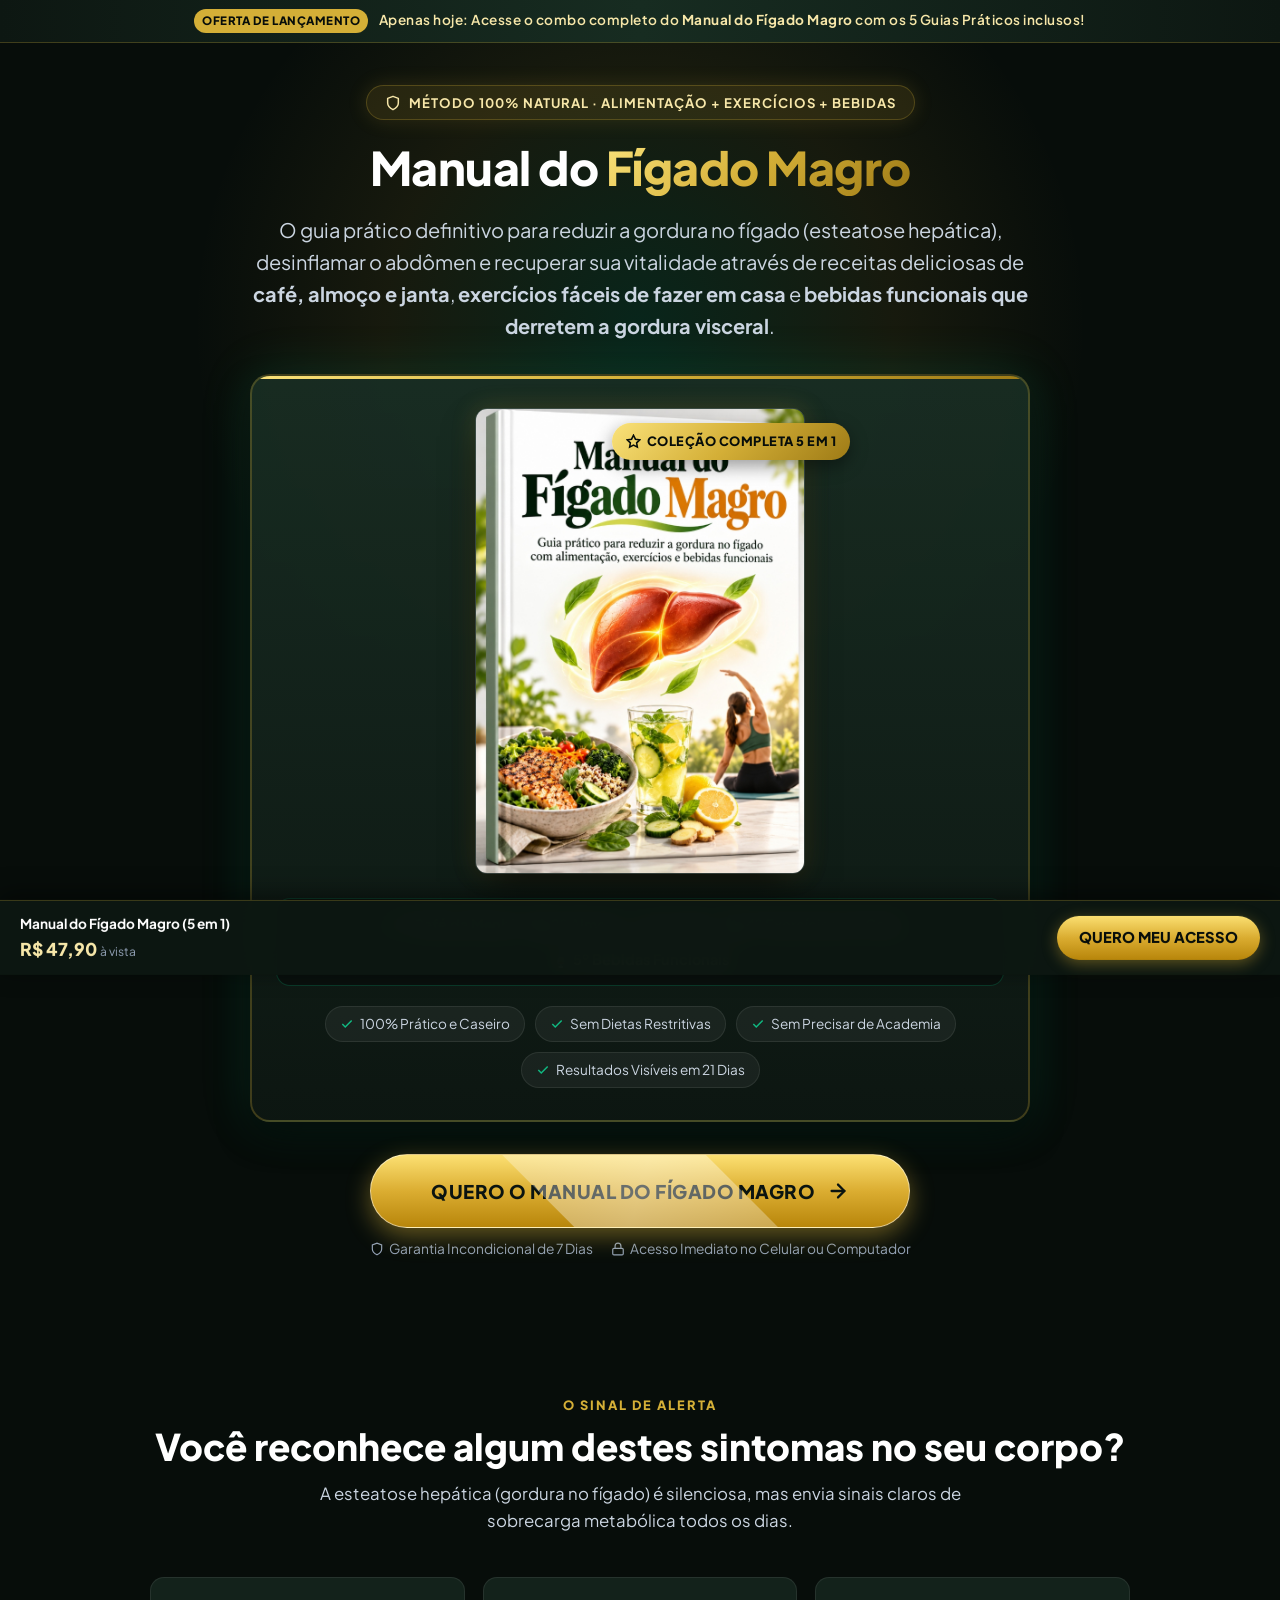
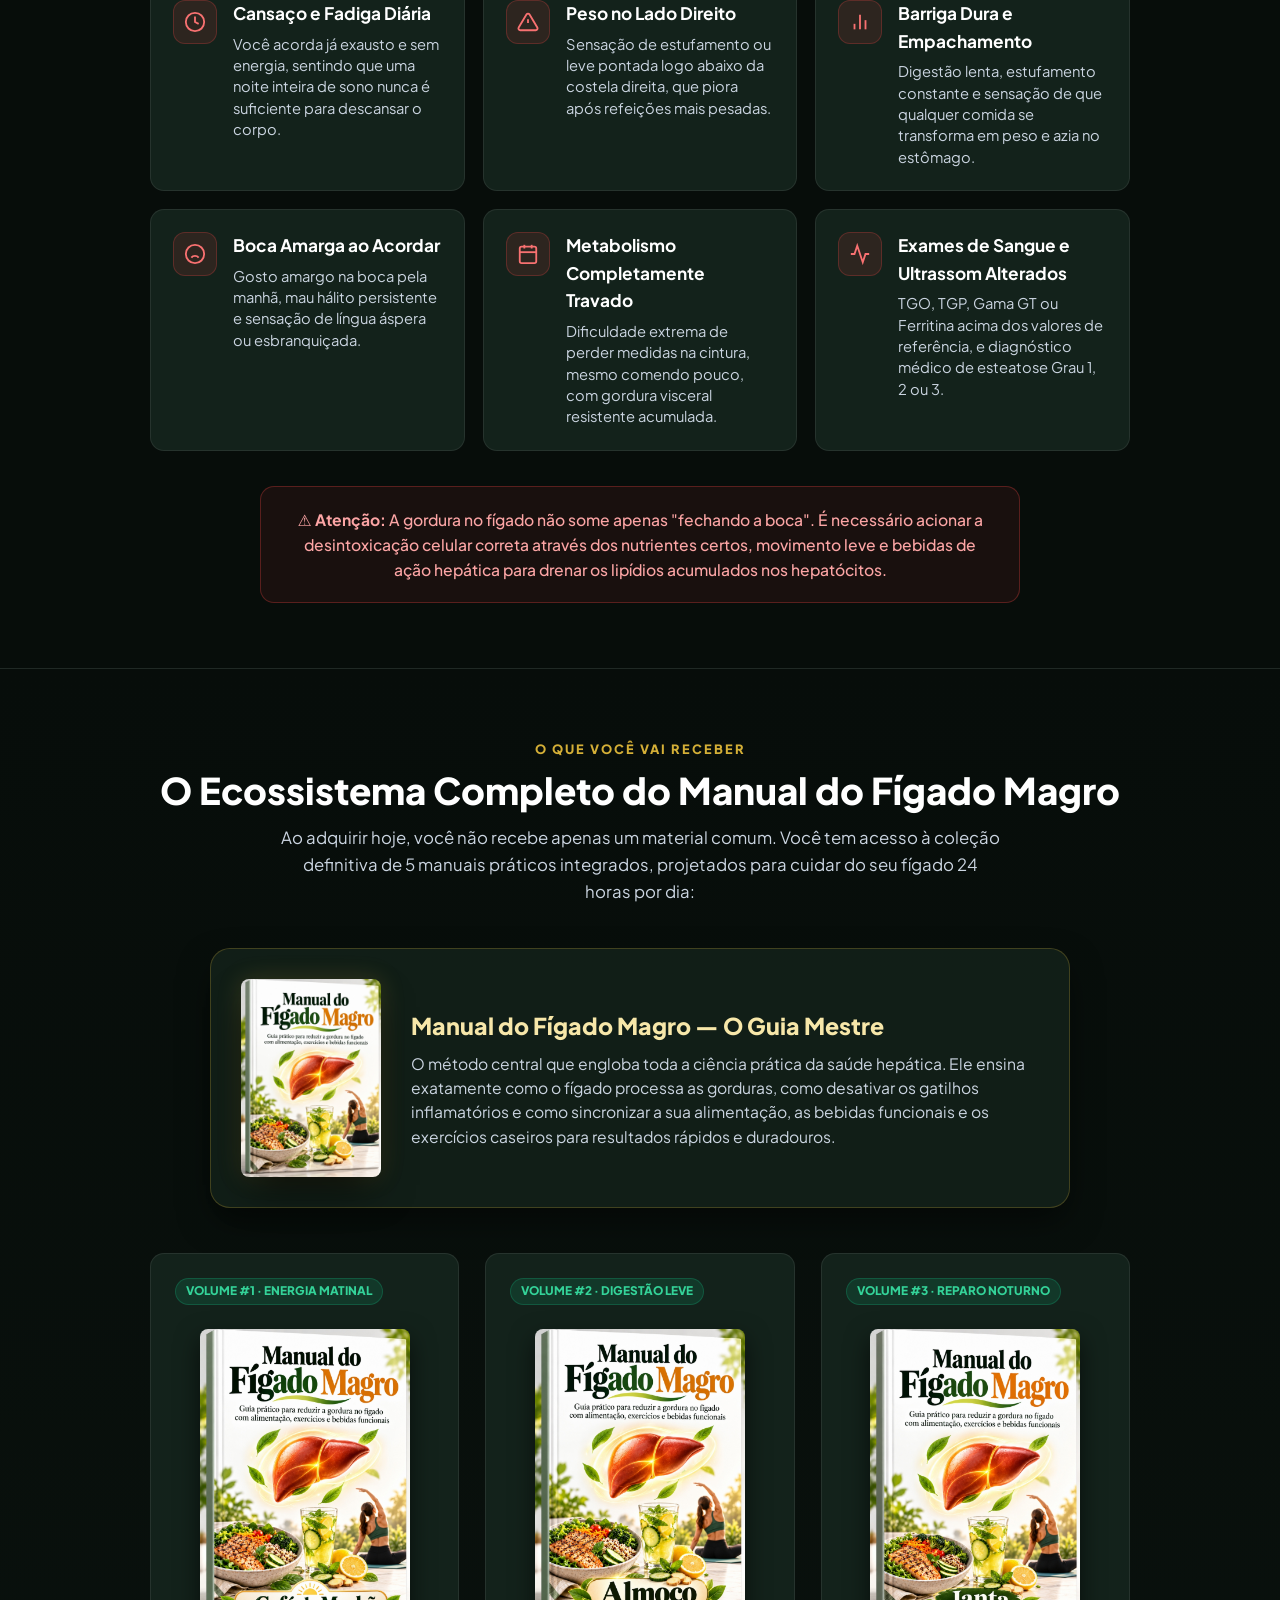
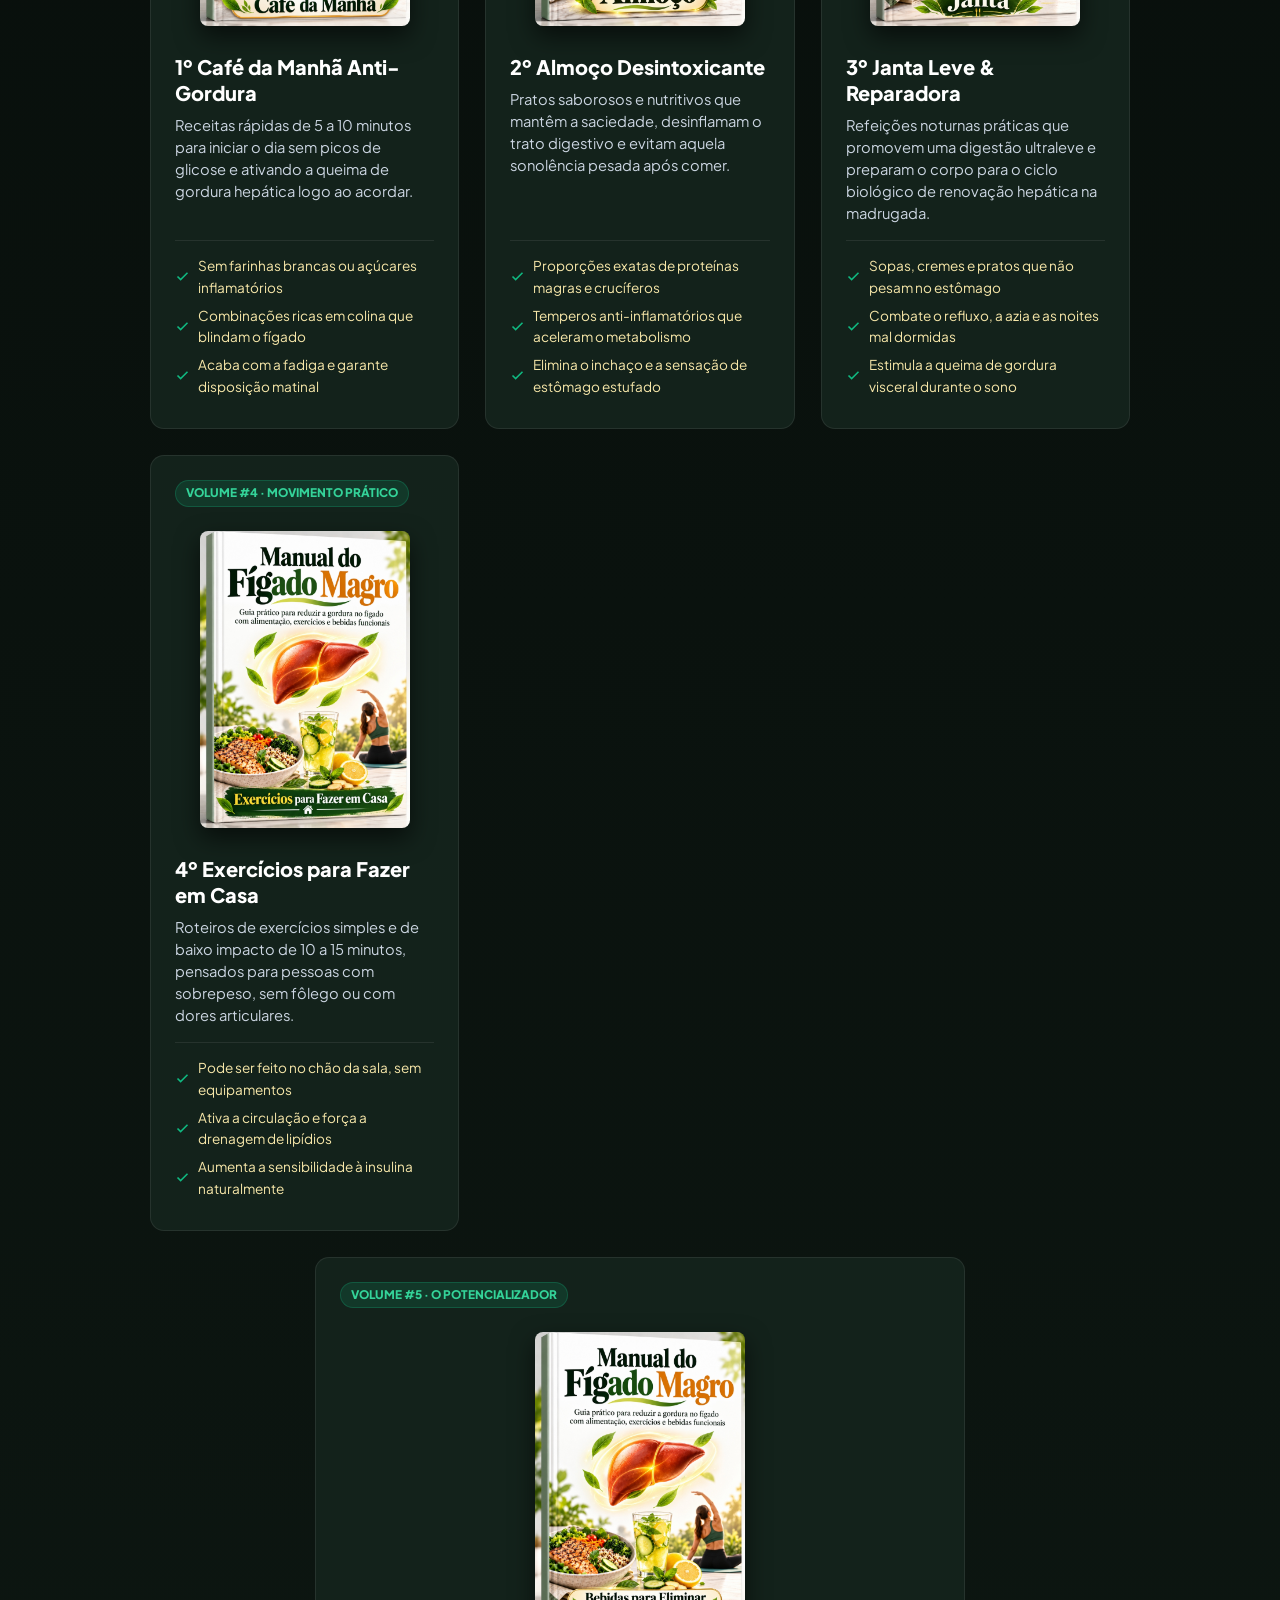
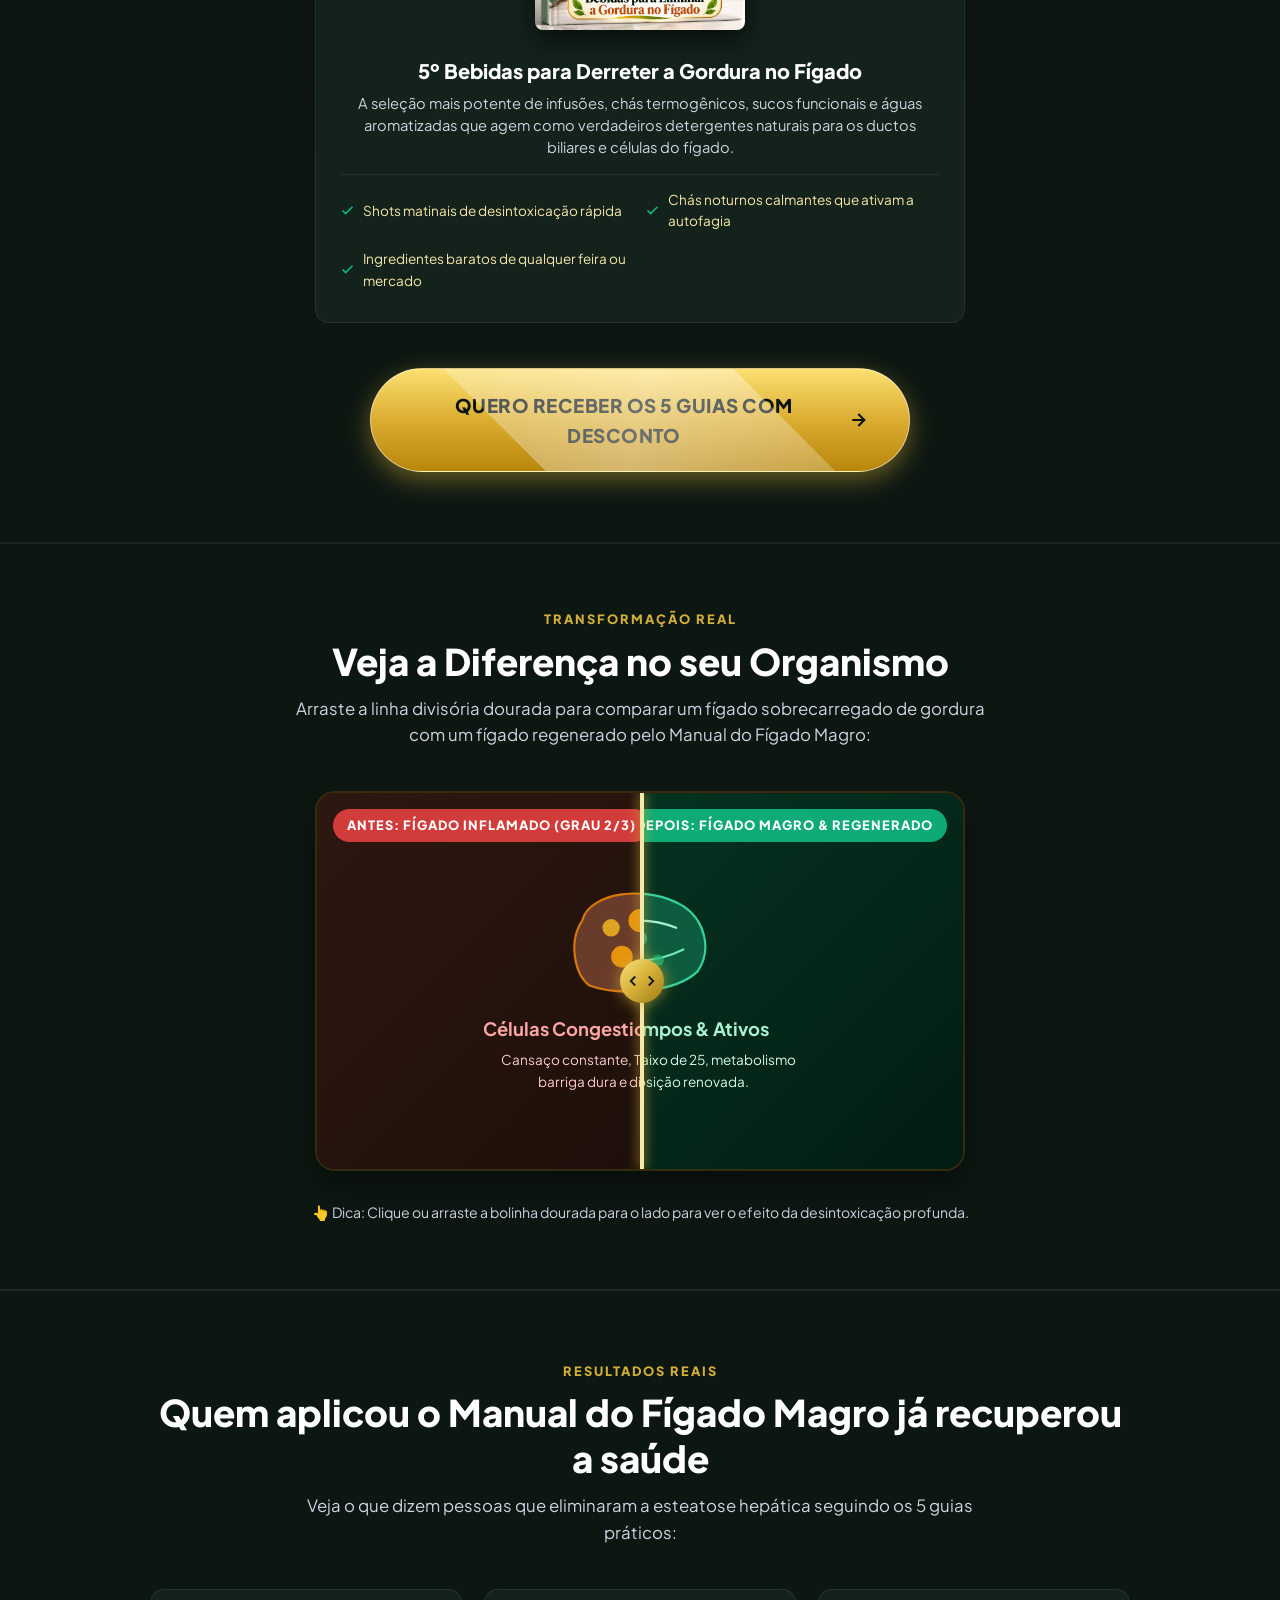
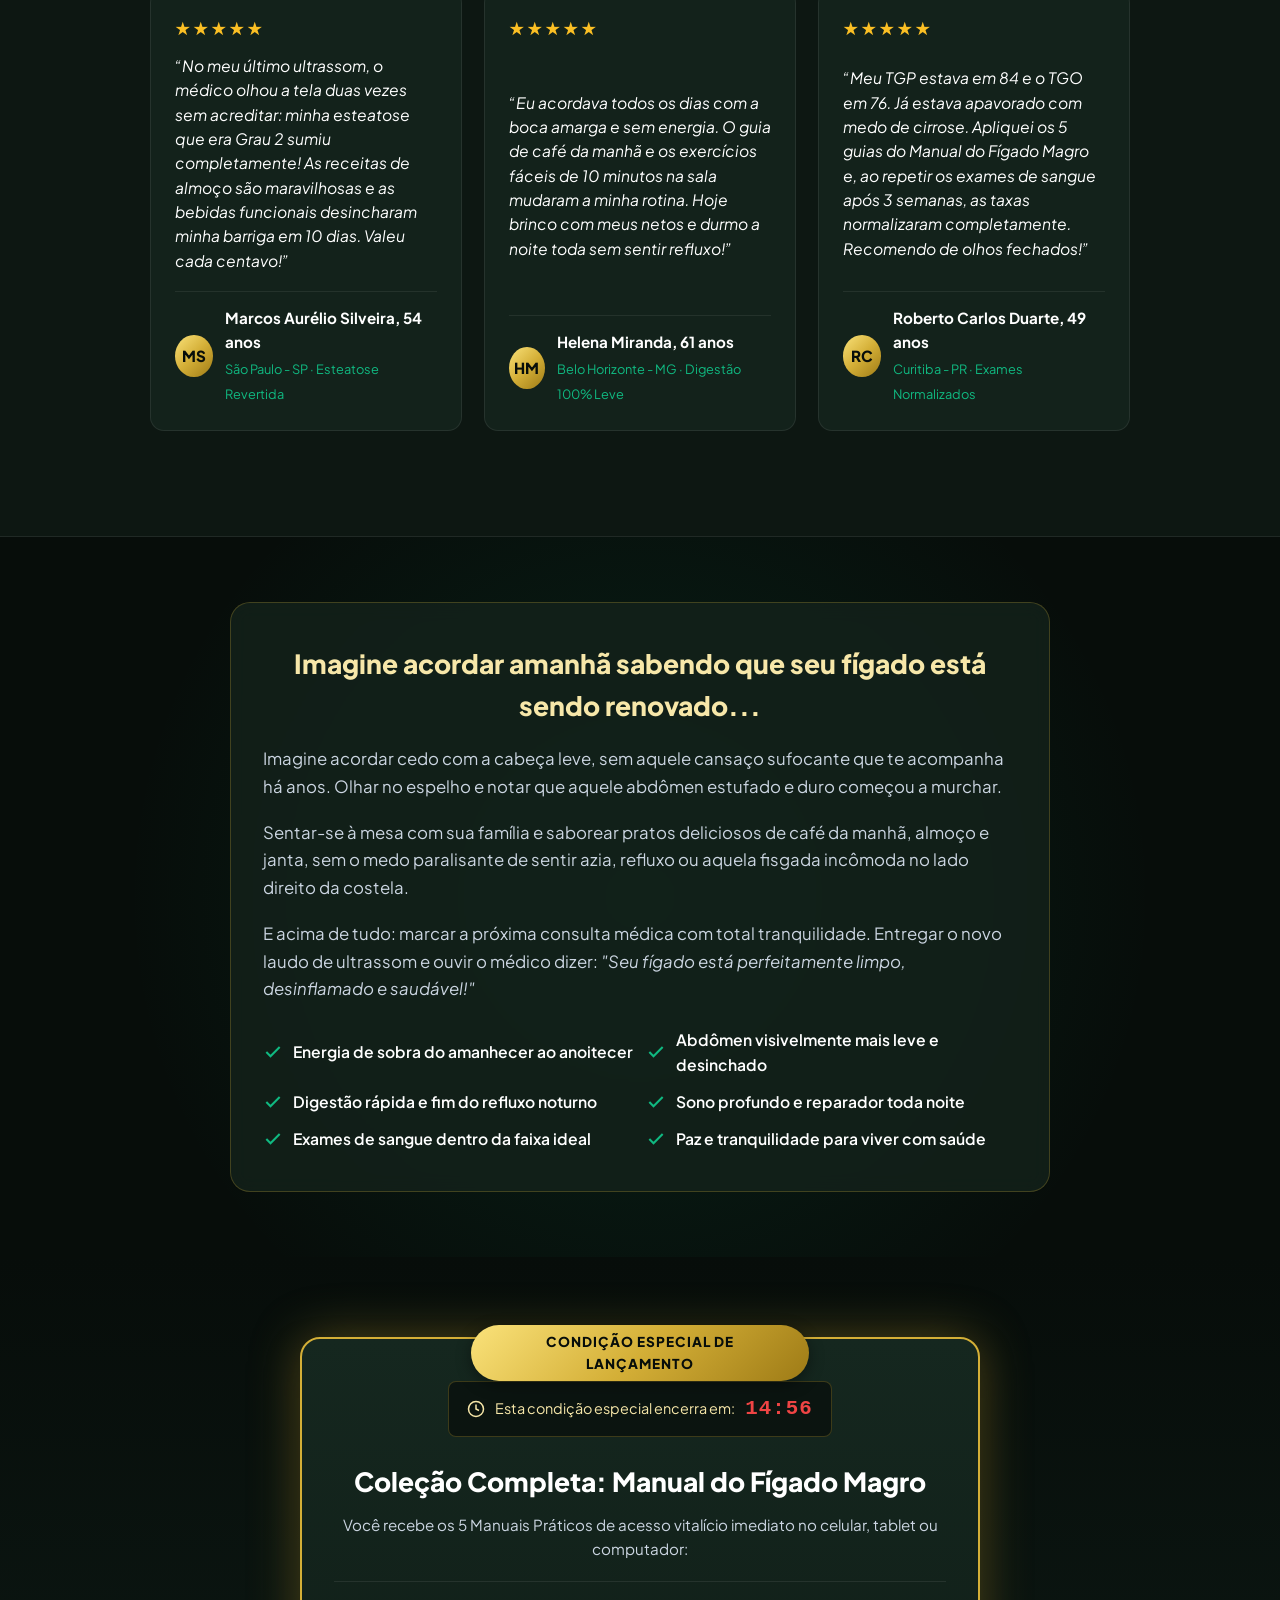
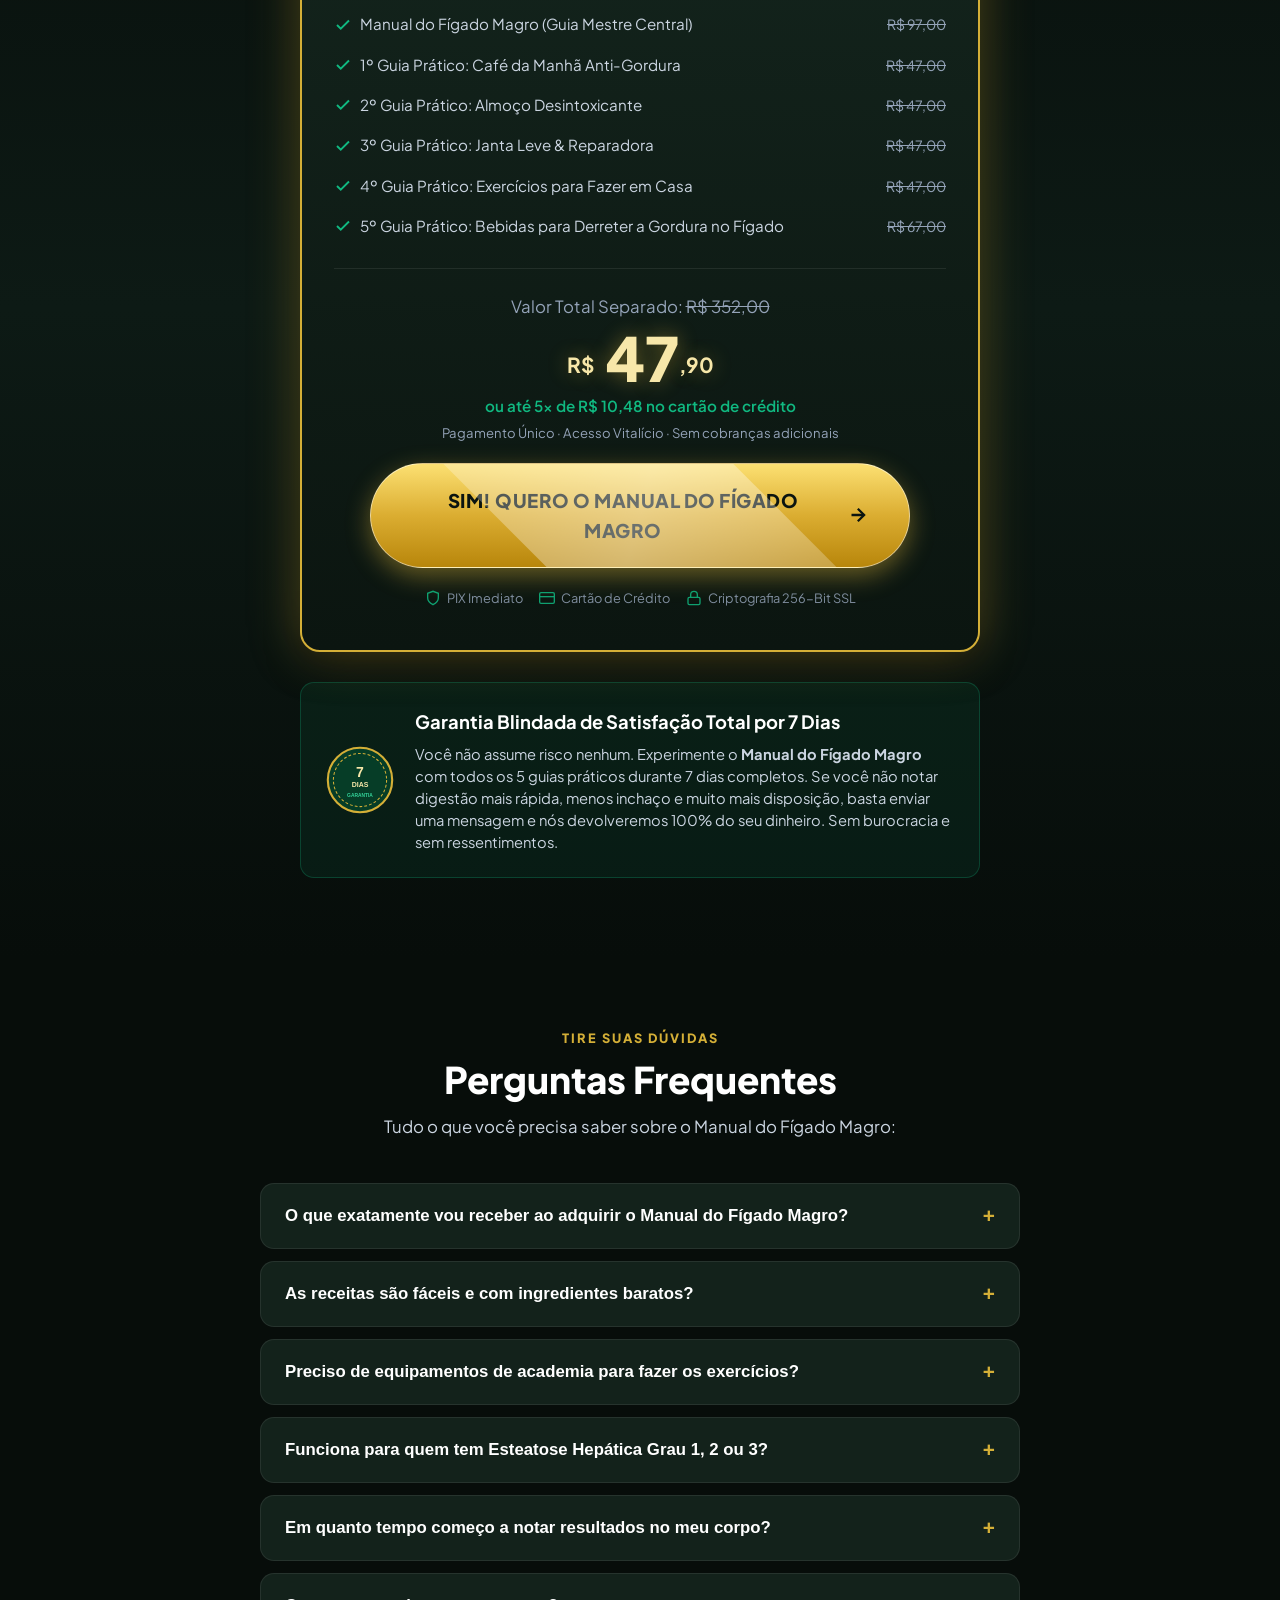
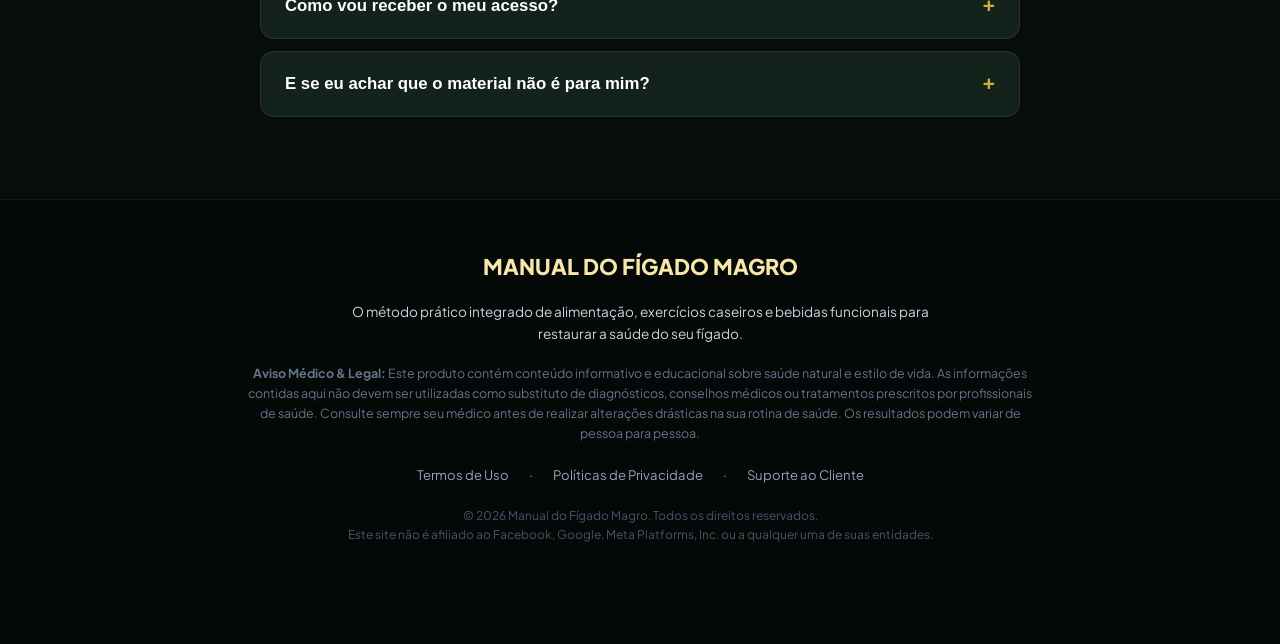
==== index.html @ 57085f74 "Add files via upload" ====
<!DOCTYPE html>
<html lang="pt-BR">
<head>
  <meta charset="UTF-8">
  <meta name="viewport" content="width=device-width, initial-scale=1.0">
  <meta name="description" content="Manual do Fígado Magro: Guia prático definitivo para reduzir a gordura no fígado com alimentação saudável (café da manhã, almoço, janta), exercícios fáceis para fazer em casa e bebidas funcionais.">
  <title>Manual do Fígado Magro | Guia Oficial para Reduzir a Gordura no Fígado</title>
  
  <!-- Google Fonts -->
  <link rel="preconnect" href="https://fonts.googleapis.com">
  <link rel="preconnect" href="https://fonts.gstatic.com" crossorigin>
  <link href="https://fonts.googleapis.com/css2?family=Playfair+Display:ital,wght@0,600;0,700;0,800;1,600&family=Plus+Jakarta+Sans:wght@400;500;600;700;800;900&display=swap" rel="stylesheet">
  
  <link rel="stylesheet" href="style.css">
</head>
<body>

  <!-- Barra Superior de Urgência -->
  <header class="top-bar">
    <span class="top-bar-badge">OFERTA DE LANÇAMENTO</span>
    Apenas hoje: Acesse o combo completo do <strong>Manual do Fígado Magro</strong> com os 5 Guias Práticos inclusos!
  </header>

  <!-- Hero Section -->
  <section class="hero">
    <div class="container">
      <div class="hero-pill">
        <svg width="16" height="16" viewBox="0 0 24 24" fill="none" stroke="currentColor" stroke-width="2.2" stroke-linecap="round" stroke-linejoin="round"><path d="M12 22s8-4 8-10V5l-8-3-8 3v7c0 6 8 10 8 10z"/></svg>
        MÉTODO 100% NATURAL · ALIMENTAÇÃO + EXERCÍCIOS + BEBIDAS
      </div>

      <h1 class="hero-title">
        Manual do <span class="highlight-gold">Fígado Magro</span>
      </h1>

      <p class="hero-subtitle">
        O guia prático definitivo para reduzir a gordura no fígado (esteatose hepática), desinflamar o abdômen e recuperar sua vitalidade através de receitas deliciosas de <strong>café, almoço e janta</strong>, <strong>exercícios fáceis de fazer em casa</strong> e <strong>bebidas funcionais que derretem a gordura visceral</strong>.
      </p>

      <!-- Showcase da Capa Mestre no Hero -->
      <div class="hero-book-showcase">
        <div class="hero-book-card">
          <div class="master-cover-wrapper">
            <img src="images/capa-mestre.jpg" alt="Manual do Fígado Magro - Guia Completo" class="master-cover-img" loading="eager">
            <div class="master-badge-floating">
              <svg width="15" height="15" viewBox="0 0 24 24" fill="none" stroke="currentColor" stroke-width="2.5"><polygon points="12 2 15.09 8.26 22 9.27 17 14.14 18.18 21.02 12 17.77 5.82 21.02 7 14.14 2 9.27 8.91 8.26 12 2"/></svg>
              COLEÇÃO COMPLETA 5 EM 1
            </div>
          </div>

          <div class="hero-bundle-banner">
            <span>☕ 1º Café da Manhã</span>
            <span>🥗 2º Almoço</span>
            <span>🍲 3º Janta</span>
            <span>🏡 4º Exercícios em Casa</span>
            <span>🍹 5º Bebidas Funcionais</span>
          </div>

          <div class="hero-features-list">
            <span class="feature-tag">
              <svg width="14" height="14" viewBox="0 0 24 24" fill="none" stroke="currentColor" stroke-width="2.5"><polyline points="20 6 9 17 4 12"/></svg>
              100% Prático e Caseiro
            </span>
            <span class="feature-tag">
              <svg width="14" height="14" viewBox="0 0 24 24" fill="none" stroke="currentColor" stroke-width="2.5"><polyline points="20 6 9 17 4 12"/></svg>
              Sem Dietas Restritivas
            </span>
            <span class="feature-tag">
              <svg width="14" height="14" viewBox="0 0 24 24" fill="none" stroke="currentColor" stroke-width="2.5"><polyline points="20 6 9 17 4 12"/></svg>
              Sem Precisar de Academia
            </span>
            <span class="feature-tag">
              <svg width="14" height="14" viewBox="0 0 24 24" fill="none" stroke="currentColor" stroke-width="2.5"><polyline points="20 6 9 17 4 12"/></svg>
              Resultados Visíveis em 21 Dias
            </span>
          </div>
        </div>
      </div>

      <!-- Botão CTA Principal -->
      <div class="cta-wrapper">
        <a href="#oferta" class="btn-cta">
          <span>QUERO O MANUAL DO FÍGADO MAGRO</span>
          <svg width="22" height="22" viewBox="0 0 24 24" fill="none" stroke="currentColor" stroke-width="2.5" stroke-linecap="round" stroke-linejoin="round"><line x1="5" y1="12" x2="19" y2="12"></line><polyline points="12 5 19 12 12 19"></polyline></svg>
        </a>
        <div class="cta-subtext">
          <span>
            <svg width="14" height="14" viewBox="0 0 24 24" fill="none" stroke="currentColor" stroke-width="2"><path d="M12 22s8-4 8-10V5l-8-3-8 3v7c0 6 8 10 8 10z"/></svg>
            Garantia Incondicional de 7 Dias
          </span>
          <span>
            <svg width="14" height="14" viewBox="0 0 24 24" fill="none" stroke="currentColor" stroke-width="2"><rect x="3" y="11" width="18" height="11" rx="2" ry="2"></rect><path d="M7 11V7a5 5 0 0 1 10 0v4"></path></svg>
            Acesso Imediato no Celular ou Computador
          </span>
        </div>
      </div>
    </div>
  </section>

  <!-- Seção: "Você sente algum destes sintomas?" -->
  <section class="symptoms-section">
    <div class="container">
      <div class="section-header">
        <span class="section-label">O SINAL DE ALERTA</span>
        <h2 class="section-title">Você reconhece algum destes sintomas no seu corpo?</h2>
        <p class="section-desc">A esteatose hepática (gordura no fígado) é silenciosa, mas envia sinais claros de sobrecarga metabólica todos os dias.</p>
      </div>

      <div class="symptoms-grid">
        <!-- Sintoma 1 -->
        <div class="symptom-card">
          <div class="symptom-icon">
            <svg width="22" height="22" viewBox="0 0 24 24" fill="none" stroke="currentColor" stroke-width="2"><circle cx="12" cy="12" r="10"/><polyline points="12 6 12 12 16 14"/></svg>
          </div>
          <div class="symptom-content">
            <h4>Cansaço e Fadiga Diária</h4>
            <p>Você acorda já exausto e sem energia, sentindo que uma noite inteira de sono nunca é suficiente para descansar o corpo.</p>
          </div>
        </div>

        <!-- Sintoma 2 -->
        <div class="symptom-card">
          <div class="symptom-icon">
            <svg width="22" height="22" viewBox="0 0 24 24" fill="none" stroke="currentColor" stroke-width="2"><path d="M10.29 3.86L1.82 18a2 2 0 0 0 1.71 3h16.94a2 2 0 0 0 1.71-3L13.71 3.86a2 2 0 0 0-3.42 0z"/><line x1="12" y1="9" x2="12" y2="13"/><line x1="12" y1="17" x2="12.01" y2="17"/></svg>
          </div>
          <div class="symptom-content">
            <h4>Peso no Lado Direito</h4>
            <p>Sensação de estufamento ou leve pontada logo abaixo da costela direita, que piora após refeições mais pesadas.</p>
          </div>
        </div>

        <!-- Sintoma 3 -->
        <div class="symptom-card">
          <div class="symptom-icon">
            <svg width="22" height="22" viewBox="0 0 24 24" fill="none" stroke="currentColor" stroke-width="2"><path d="M18 20V10"/><path d="M12 20V4"/><path d="M6 20v-6"/></svg>
          </div>
          <div class="symptom-content">
            <h4>Barriga Dura e Empachamento</h4>
            <p>Digestão lenta, estufamento constante e sensação de que qualquer comida se transforma em peso e azia no estômago.</p>
          </div>
        </div>

        <!-- Sintoma 4 -->
        <div class="symptom-card">
          <div class="symptom-icon">
            <svg width="22" height="22" viewBox="0 0 24 24" fill="none" stroke="currentColor" stroke-width="2"><circle cx="12" cy="12" r="10"/><path d="M16 16s-1.5-2-4-2-4 2-4 2"/><line x1="9" y1="9" x2="9.01" y2="9"/><line x1="15" y1="9" x2="15.01" y2="9"/></svg>
          </div>
          <div class="symptom-content">
            <h4>Boca Amarga ao Acordar</h4>
            <p>Gosto amargo na boca pela manhã, mau hálito persistente e sensação de língua áspera ou esbranquiçada.</p>
          </div>
        </div>

        <!-- Sintoma 5 -->
        <div class="symptom-card">
          <div class="symptom-icon">
            <svg width="22" height="22" viewBox="0 0 24 24" fill="none" stroke="currentColor" stroke-width="2"><rect x="3" y="4" width="18" height="18" rx="2" ry="2"/><line x1="16" y1="2" x2="16" y2="6"/><line x1="8" y1="2" x2="8" y2="6"/><line x1="3" y1="10" x2="21" y2="10"/></svg>
          </div>
          <div class="symptom-content">
            <h4>Metabolismo Completamente Travado</h4>
            <p>Dificuldade extrema de perder medidas na cintura, mesmo comendo pouco, com gordura visceral resistente acumulada.</p>
          </div>
        </div>

        <!-- Sintoma 6 -->
        <div class="symptom-card">
          <div class="symptom-icon">
            <svg width="22" height="22" viewBox="0 0 24 24" fill="none" stroke="currentColor" stroke-width="2"><path d="M22 12h-4l-3 9L9 3l-3 9H2"/></svg>
          </div>
          <div class="symptom-content">
            <h4>Exames de Sangue e Ultrassom Alterados</h4>
            <p>TGO, TGP, Gama GT ou Ferritina acima dos valores de referência, e diagnóstico médico de esteatose Grau 1, 2 ou 3.</p>
          </div>
        </div>
      </div>

      <div class="symptom-alert-box">
        <p>
          ⚠️ <strong>Atenção:</strong> A gordura no fígado não some apenas "fechando a boca". É necessário acionar a desintoxicação celular correta através dos nutrientes certos, movimento leve e bebidas de ação hepática para drenar os lipídios acumulados nos hepatócitos.
        </p>
      </div>
    </div>
  </section>

  <!-- ==========================================================================
       SEÇÃO PRINCIPAL: O QUE VOCÊ VAI RECEBER (OS 5 PRODUTOS INCLUSOS)
       ========================================================================== -->
  <section class="bundle-showcase-section">
    <div class="container">
      <div class="section-header">
        <span class="section-label">O QUE VOCÊ VAI RECEBER</span>
        <h2 class="section-title">O Ecossistema Completo do Manual do Fígado Magro</h2>
        <p class="section-desc">
          Ao adquirir hoje, você não recebe apenas um material comum. Você tem acesso à coleção definitiva de 5 manuais práticos integrados, projetados para cuidar do seu fígado 24 horas por dia:
        </p>
      </div>

      <!-- Card Introdutório da Capa Mestre -->
      <div class="bundle-master-intro">
        <img src="images/capa-mestre.jpg" alt="Manual do Fígado Magro" class="bundle-master-img">
        <div class="bundle-master-text">
          <h3>Manual do Fígado Magro — O Guia Mestre</h3>
          <p>
            O método central que engloba toda a ciência prática da saúde hepática. Ele ensina exatamente como o fígado processa as gorduras, como desativar os gatilhos inflamatórios e como sincronizar a sua alimentação, as bebidas funcionais e os exercícios caseiros para resultados rápidos e duradouros.
          </p>
        </div>
      </div>

      <!-- Grid dos 5 Produtos Específicos -->
      <div class="bundle-grid">
        
        <!-- Produto 1: Café da Manhã -->
        <div class="bundle-card">
          <span class="bundle-card-badge">Volume #1 · Energia Matinal</span>
          <div class="bundle-card-img-wrap">
            <img src="images/cafe-da-manha.jpg" alt="Manual do Fígado Magro - Café da Manhã" class="bundle-card-img" loading="lazy">
          </div>
          <h3 class="bundle-card-title">1º Café da Manhã Anti-Gordura</h3>
          <p class="bundle-card-desc">
            Receitas rápidas de 5 a 10 minutos para iniciar o dia sem picos de glicose e ativando a queima de gordura hepática logo ao acordar.
          </p>
          <ul class="bundle-card-highlights">
            <li>
              <svg width="15" height="15" viewBox="0 0 24 24" fill="none" stroke="currentColor" stroke-width="2.5"><polyline points="20 6 9 17 4 12"/></svg>
              Sem farinhas brancas ou açúcares inflamatórios
            </li>
            <li>
              <svg width="15" height="15" viewBox="0 0 24 24" fill="none" stroke="currentColor" stroke-width="2.5"><polyline points="20 6 9 17 4 12"/></svg>
              Combinações ricas em colina que blindam o fígado
            </li>
            <li>
              <svg width="15" height="15" viewBox="0 0 24 24" fill="none" stroke="currentColor" stroke-width="2.5"><polyline points="20 6 9 17 4 12"/></svg>
              Acaba com a fadiga e garante disposição matinal
            </li>
          </ul>
        </div>

        <!-- Produto 2: Almoço -->
        <div class="bundle-card">
          <span class="bundle-card-badge">Volume #2 · Digestão Leve</span>
          <div class="bundle-card-img-wrap">
            <img src="images/almoco.jpg" alt="Manual do Fígado Magro - Almoço" class="bundle-card-img" loading="lazy">
          </div>
          <h3 class="bundle-card-title">2º Almoço Desintoxicante</h3>
          <p class="bundle-card-desc">
            Pratos saborosos e nutritivos que mantêm a saciedade, desinflamam o trato digestivo e evitam aquela sonolência pesada após comer.
          </p>
          <ul class="bundle-card-highlights">
            <li>
              <svg width="15" height="15" viewBox="0 0 24 24" fill="none" stroke="currentColor" stroke-width="2.5"><polyline points="20 6 9 17 4 12"/></svg>
              Proporções exatas de proteínas magras e crucíferos
            </li>
            <li>
              <svg width="15" height="15" viewBox="0 0 24 24" fill="none" stroke="currentColor" stroke-width="2.5"><polyline points="20 6 9 17 4 12"/></svg>
              Temperos anti-inflamatórios que aceleram o metabolismo
            </li>
            <li>
              <svg width="15" height="15" viewBox="0 0 24 24" fill="none" stroke="currentColor" stroke-width="2.5"><polyline points="20 6 9 17 4 12"/></svg>
              Elimina o inchaço e a sensação de estômago estufado
            </li>
          </ul>
        </div>

        <!-- Produto 3: Janta -->
        <div class="bundle-card">
          <span class="bundle-card-badge">Volume #3 · Reparo Noturno</span>
          <div class="bundle-card-img-wrap">
            <img src="images/janta.jpg" alt="Manual do Fígado Magro - Janta" class="bundle-card-img" loading="lazy">
          </div>
          <h3 class="bundle-card-title">3º Janta Leve & Reparadora</h3>
          <p class="bundle-card-desc">
            Refeições noturnas práticas que promovem uma digestão ultraleve e preparam o corpo para o ciclo biológico de renovação hepática na madrugada.
          </p>
          <ul class="bundle-card-highlights">
            <li>
              <svg width="15" height="15" viewBox="0 0 24 24" fill="none" stroke="currentColor" stroke-width="2.5"><polyline points="20 6 9 17 4 12"/></svg>
              Sopas, cremes e pratos que não pesam no estômago
            </li>
            <li>
              <svg width="15" height="15" viewBox="0 0 24 24" fill="none" stroke="currentColor" stroke-width="2.5"><polyline points="20 6 9 17 4 12"/></svg>
              Combate o refluxo, a azia e as noites mal dormidas
            </li>
            <li>
              <svg width="15" height="15" viewBox="0 0 24 24" fill="none" stroke="currentColor" stroke-width="2.5"><polyline points="20 6 9 17 4 12"/></svg>
              Estimula a queima de gordura visceral durante o sono
            </li>
          </ul>
        </div>

        <!-- Produto 4: Exercícios para Fazer em Casa -->
        <div class="bundle-card">
          <span class="bundle-card-badge">Volume #4 · Movimento Prático</span>
          <div class="bundle-card-img-wrap">
            <img src="images/exercicios.jpg" alt="Manual do Fígado Magro - Exercícios para Fazer em Casa" class="bundle-card-img" loading="lazy">
          </div>
          <h3 class="bundle-card-title">4º Exercícios para Fazer em Casa</h3>
          <p class="bundle-card-desc">
            Roteiros de exercícios simples e de baixo impacto de 10 a 15 minutos, pensados para pessoas com sobrepeso, sem fôlego ou com dores articulares.
          </p>
          <ul class="bundle-card-highlights">
            <li>
              <svg width="15" height="15" viewBox="0 0 24 24" fill="none" stroke="currentColor" stroke-width="2.5"><polyline points="20 6 9 17 4 12"/></svg>
              Pode ser feito no chão da sala, sem equipamentos
            </li>
            <li>
              <svg width="15" height="15" viewBox="0 0 24 24" fill="none" stroke="currentColor" stroke-width="2.5"><polyline points="20 6 9 17 4 12"/></svg>
              Ativa a circulação e força a drenagem de lipídios
            </li>
            <li>
              <svg width="15" height="15" viewBox="0 0 24 24" fill="none" stroke="currentColor" stroke-width="2.5"><polyline points="20 6 9 17 4 12"/></svg>
              Aumenta a sensibilidade à insulina naturalmente
            </li>
          </ul>
        </div>

        <!-- Produto 5: Bebidas para Derreter a Gordura no Fígado -->
        <div class="bundle-card" style="grid-column: 1 / -1; max-width: 650px; margin: 0 auto; width: 100%;">
          <span class="bundle-card-badge">Volume #5 · O Potencializador</span>
          <div class="bundle-card-img-wrap">
            <img src="images/bebidas.jpg" alt="Manual do Fígado Magro - Bebidas para Derreter a Gordura no Fígado" class="bundle-card-img" loading="lazy">
          </div>
          <h3 class="bundle-card-title text-center">5º Bebidas para Derreter a Gordura no Fígado</h3>
          <p class="bundle-card-desc text-center">
            A seleção mais potente de infusões, chás termogênicos, sucos funcionais e águas aromatizadas que agem como verdadeiros detergentes naturais para os ductos biliares e células do fígado.
          </p>
          <ul class="bundle-card-highlights" style="display: grid; grid-template-columns: repeat(auto-fit, minmax(220px, 1fr)); gap: 10px;">
            <li>
              <svg width="15" height="15" viewBox="0 0 24 24" fill="none" stroke="currentColor" stroke-width="2.5"><polyline points="20 6 9 17 4 12"/></svg>
              Shots matinais de desintoxicação rápida
            </li>
            <li>
              <svg width="15" height="15" viewBox="0 0 24 24" fill="none" stroke="currentColor" stroke-width="2.5"><polyline points="20 6 9 17 4 12"/></svg>
              Chás noturnos calmantes que ativam a autofagia
            </li>
            <li>
              <svg width="15" height="15" viewBox="0 0 24 24" fill="none" stroke="currentColor" stroke-width="2.5"><polyline points="20 6 9 17 4 12"/></svg>
              Ingredientes baratos de qualquer feira ou mercado
            </li>
          </ul>
        </div>

      </div>

      <div class="text-center">
        <a href="#oferta" class="btn-cta">
          <span>QUERO RECEBER OS 5 GUIAS COM DESCONTO</span>
          <svg width="22" height="22" viewBox="0 0 24 24" fill="none" stroke="currentColor" stroke-width="2.5"><line x1="5" y1="12" x2="19" y2="12"></line><polyline points="12 5 19 12 12 19"></polyline></svg>
        </a>
      </div>
    </div>
  </section>

  <!-- Slider Interativo Antes & Depois -->
  <section class="compare-section">
    <div class="container">
      <div class="section-header">
        <span class="section-label">TRANSFORMAÇÃO REAL</span>
        <h2 class="section-title">Veja a Diferença no seu Organismo</h2>
        <p class="section-desc">Arraste a linha divisória dourada para comparar um fígado sobrecarregado de gordura com um fígado regenerado pelo Manual do Fígado Magro:</p>
      </div>

      <div class="slider-container">
        <!-- Lado Antes -->
        <div class="slider-img before">
          <span class="slider-tag before-tag">Antes: Fígado Inflamado (Grau 2/3)</span>
          <svg width="180" height="130" viewBox="0 0 240 180" fill="none">
            <path d="M40 70 C50 30 130 20 180 50 C210 70 220 110 200 140 C170 170 90 175 50 160 C30 145 20 100 40 70 Z" fill="#693b2a" stroke="#d97706" stroke-width="3" />
            <!-- Gotículas de gordura visceral -->
            <circle cx="80" cy="80" r="12" fill="#fbbf24" opacity="0.8" />
            <circle cx="120" cy="70" r="16" fill="#f59e0b" opacity="0.9" />
            <circle cx="150" cy="100" r="14" fill="#fbbf24" opacity="0.8" />
            <circle cx="95" cy="120" r="15" fill="#f59e0b" opacity="0.9" />
            <circle cx="160" cy="130" r="10" fill="#fbbf24" opacity="0.7" />
            <circle cx="130" cy="140" r="13" fill="#d97706" opacity="0.8" />
          </svg>
          <h3 style="color:#fca5a5; margin-top:14px; font-size:1.15rem;">Células Congestionadas de Lipídios</h3>
          <p style="font-size:0.85rem; max-width:320px; margin-top:6px; color:#fecaca;">Cansaço constante, TGO/TGP acima de 70, barriga dura e digestão travada.</p>
        </div>

        <!-- Lado Depois -->
        <div class="slider-img after">
          <span class="slider-tag after-tag">Depois: Fígado Magro & Regenerado</span>
          <svg width="180" height="130" viewBox="0 0 240 180" fill="none">
            <path d="M40 70 C50 30 130 20 180 50 C210 70 220 110 200 140 C170 170 90 175 50 160 C30 145 20 100 40 70 Z" fill="#0d5c3f" stroke="#34d399" stroke-width="3" />
            <!-- Células limpas com fluxo oxigenado -->
            <path d="M70 80 Q120 60 170 80" stroke="#a7f3d0" stroke-width="3" stroke-linecap="round" fill="none"/>
            <path d="M60 110 Q120 140 180 110" stroke="#6ee7b7" stroke-width="3" stroke-linecap="round" fill="none"/>
            <circle cx="120" cy="95" r="10" fill="#34d399" opacity="0.6" />
            <circle cx="145" cy="125" r="8" fill="#10b981" opacity="0.7" />
          </svg>
          <h3 style="color:#a7f3d0; margin-top:14px; font-size:1.15rem;">Hepatócitos Limpos & Ativos</h3>
          <p style="font-size:0.85rem; max-width:320px; margin-top:6px; color:#d1fae5;">Ultrassom limpo, TGP abaixo de 25, metabolismo acelerado e disposição renovada.</p>
        </div>

        <!-- Handle Divisória Arrastável -->
        <div class="slider-handle">
          <div class="slider-handle-btn">
            <svg width="18" height="18" viewBox="0 0 24 24" fill="none" stroke="currentColor" stroke-width="2.5"><polyline points="15 18 9 12 15 6"/></svg>
            <svg width="18" height="18" viewBox="0 0 24 24" fill="none" stroke="currentColor" stroke-width="2.5"><polyline points="9 18 15 12 9 6"/></svg>
          </div>
        </div>
      </div>
      
      <p class="text-center text-muted" style="font-size:0.88rem;">👆 Dica: Clique ou arraste a bolinha dourada para o lado para ver o efeito da desintoxicação profunda.</p>
    </div>
  </section>

  <!-- Depoimentos e Prova Social -->
  <section class="testimonials-section">
    <div class="container">
      <div class="section-header">
        <span class="section-label">RESULTADOS REAIS</span>
        <h2 class="section-title">Quem aplicou o Manual do Fígado Magro já recuperou a saúde</h2>
        <p class="section-desc">Veja o que dizem pessoas que eliminaram a esteatose hepática seguindo os 5 guias práticos:</p>
      </div>

      <div class="testimonials-grid">
        <!-- Depoimento 1 -->
        <div class="testimonial-card">
          <div class="stars">★★★★★</div>
          <p class="testimonial-text">
            “No meu último ultrassom, o médico olhou a tela duas vezes sem acreditar: minha esteatose que era Grau 2 sumiu completamente! As receitas de almoço são maravilhosas e as bebidas funcionais desincharam minha barriga em 10 dias. Valeu cada centavo!”
          </p>
          <div class="testimonial-author">
            <div class="author-avatar">MS</div>
            <div class="author-info">
              <h5>Marcos Aurélio Silveira, 54 anos</h5>
              <span>São Paulo - SP · Esteatose Revertida</span>
            </div>
          </div>
        </div>

        <!-- Depoimento 2 -->
        <div class="testimonial-card">
          <div class="stars">★★★★★</div>
          <p class="testimonial-text">
            “Eu acordava todos os dias com a boca amarga e sem energia. O guia de café da manhã e os exercícios fáceis de 10 minutos na sala mudaram a minha rotina. Hoje brinco com meus netos e durmo a noite toda sem sentir refluxo!”
          </p>
          <div class="testimonial-author">
            <div class="author-avatar">HM</div>
            <div class="author-info">
              <h5>Helena Miranda, 61 anos</h5>
              <span>Belo Horizonte - MG · Digestão 100% Leve</span>
            </div>
          </div>
        </div>

        <!-- Depoimento 3 -->
        <div class="testimonial-card">
          <div class="stars">★★★★★</div>
          <p class="testimonial-text">
            “Meu TGP estava em 84 e o TGO em 76. Já estava apavorado com medo de cirrose. Apliquei os 5 guias do Manual do Fígado Magro e, ao repetir os exames de sangue após 3 semanas, as taxas normalizaram completamente. Recomendo de olhos fechados!”
          </p>
          <div class="testimonial-author">
            <div class="author-avatar">RC</div>
            <div class="author-info">
              <h5>Roberto Carlos Duarte, 49 anos</h5>
              <span>Curitiba - PR · Exames Normalizados</span>
            </div>
          </div>
        </div>
      </div>
    </div>
  </section>

  <!-- Future Pacing / Emocional -->
  <section class="future-section">
    <div class="container">
      <div class="future-card">
        <h3>Imagine acordar amanhã sabendo que seu fígado está sendo renovado...</h3>
        <p>
          Imagine acordar cedo com a cabeça leve, sem aquele cansaço sufocante que te acompanha há anos. Olhar no espelho e notar que aquele abdômen estufado e duro começou a murchar.
        </p>
        <p>
          Sentar-se à mesa com sua família e saborear pratos deliciosos de café da manhã, almoço e janta, sem o medo paralisante de sentir azia, refluxo ou aquela fisgada incômoda no lado direito da costela.
        </p>
        <p>
          E acima de tudo: marcar a próxima consulta médica com total tranquilidade. Entregar o novo laudo de ultrassom e ouvir o médico dizer: <em>"Seu fígado está perfeitamente limpo, desinflamado e saudável!"</em>
        </p>
        <ul class="future-list">
          <li>
            <svg width="20" height="20" viewBox="0 0 24 24" fill="none" stroke="currentColor" stroke-width="2.5"><polyline points="20 6 9 17 4 12"/></svg>
            Energia de sobra do amanhecer ao anoitecer
          </li>
          <li>
            <svg width="20" height="20" viewBox="0 0 24 24" fill="none" stroke="currentColor" stroke-width="2.5"><polyline points="20 6 9 17 4 12"/></svg>
            Abdômen visivelmente mais leve e desinchado
          </li>
          <li>
            <svg width="20" height="20" viewBox="0 0 24 24" fill="none" stroke="currentColor" stroke-width="2.5"><polyline points="20 6 9 17 4 12"/></svg>
            Digestão rápida e fim do refluxo noturno
          </li>
          <li>
            <svg width="20" height="20" viewBox="0 0 24 24" fill="none" stroke="currentColor" stroke-width="2.5"><polyline points="20 6 9 17 4 12"/></svg>
            Sono profundo e reparador toda noite
          </li>
          <li>
            <svg width="20" height="20" viewBox="0 0 24 24" fill="none" stroke="currentColor" stroke-width="2.5"><polyline points="20 6 9 17 4 12"/></svg>
            Exames de sangue dentro da faixa ideal
          </li>
          <li>
            <svg width="20" height="20" viewBox="0 0 24 24" fill="none" stroke="currentColor" stroke-width="2.5"><polyline points="20 6 9 17 4 12"/></svg>
            Paz e tranquilidade para viver com saúde
          </li>
        </ul>
      </div>
    </div>
  </section>

  <!-- ==========================================================================
       SEÇÃO DA OFERTA IRRESISTÍVEL COM OS 5 PRODUTOS NO STACK
       ========================================================================== -->
  <section class="offer-section" id="oferta">
    <div class="container">
      <div class="offer-card">
        <span class="offer-ribbon">CONDIÇÃO ESPECIAL DE LANÇAMENTO</span>

        <div class="countdown-box">
          <svg width="18" height="18" viewBox="0 0 24 24" fill="none" stroke="currentColor" stroke-width="2"><circle cx="12" cy="12" r="10"/><polyline points="12 6 12 12 16 14"/></svg>
          Esta condição especial encerra em: <span class="timer-digits" id="countdown-timer">15:00</span>
        </div>

        <h3 style="font-size:1.65rem; color:#fff; font-weight:800; margin-bottom:10px;">
          Coleção Completa: Manual do Fígado Magro
        </h3>
        <p style="color:var(--text-secondary); font-size:0.95rem;">
          Você recebe os 5 Manuais Práticos de acesso vitalício imediato no celular, tablet ou computador:
        </p>

        <!-- Stack de Valor com os 5 Materiais -->
        <div class="offer-stack">
          <div class="offer-stack-item">
            <span>
              <svg width="18" height="18" viewBox="0 0 24 24" fill="none" stroke="#10b981" stroke-width="2.5"><polyline points="20 6 9 17 4 12"/></svg>
              Manual do Fígado Magro (Guia Mestre Central)
            </span>
            <span class="value-strike">R$ 97,00</span>
          </div>

          <div class="offer-stack-item">
            <span>
              <svg width="18" height="18" viewBox="0 0 24 24" fill="none" stroke="#10b981" stroke-width="2.5"><polyline points="20 6 9 17 4 12"/></svg>
              1º Guia Prático: Café da Manhã Anti-Gordura
            </span>
            <span class="value-strike">R$ 47,00</span>
          </div>

          <div class="offer-stack-item">
            <span>
              <svg width="18" height="18" viewBox="0 0 24 24" fill="none" stroke="#10b981" stroke-width="2.5"><polyline points="20 6 9 17 4 12"/></svg>
              2º Guia Prático: Almoço Desintoxicante
            </span>
            <span class="value-strike">R$ 47,00</span>
          </div>

          <div class="offer-stack-item">
            <span>
              <svg width="18" height="18" viewBox="0 0 24 24" fill="none" stroke="#10b981" stroke-width="2.5"><polyline points="20 6 9 17 4 12"/></svg>
              3º Guia Prático: Janta Leve & Reparadora
            </span>
            <span class="value-strike">R$ 47,00</span>
          </div>

          <div class="offer-stack-item">
            <span>
              <svg width="18" height="18" viewBox="0 0 24 24" fill="none" stroke="#10b981" stroke-width="2.5"><polyline points="20 6 9 17 4 12"/></svg>
              4º Guia Prático: Exercícios para Fazer em Casa
            </span>
            <span class="value-strike">R$ 47,00</span>
          </div>

          <div class="offer-stack-item">
            <span>
              <svg width="18" height="18" viewBox="0 0 24 24" fill="none" stroke="#10b981" stroke-width="2.5"><polyline points="20 6 9 17 4 12"/></svg>
              5º Guia Prático: Bebidas para Derreter a Gordura no Fígado
            </span>
            <span class="value-strike">R$ 67,00</span>
          </div>
        </div>

        <!-- Preço em Destaque -->
        <div class="pricing-box">
          <p class="price-was">Valor Total Separado: <span>R$ 352,00</span></p>
          <div class="price-now">
            <small>R$</small> 47<small>,90</small>
          </div>
          <p class="price-installments">ou até 5x de R$ 10,48 no cartão de crédito</p>
          <p style="font-size:0.82rem; color:var(--text-muted); margin-top:4px;">Pagamento Único · Acesso Vitalício · Sem cobranças adicionais</p>
        </div>

        <div style="margin-top:20px;">
          <!-- Substitua o link pelo link do seu checkout (Kiwify, Hotmart, Eduzz, Braip, etc.) -->
          <a href="https://pay.hotmart.com/" target="_blank" rel="noopener" class="btn-cta" style="width:100%;">
            <span>SIM! QUERO O MANUAL DO FÍGADO MAGRO</span>
            <svg width="22" height="22" viewBox="0 0 24 24" fill="none" stroke="currentColor" stroke-width="2.5"><line x1="5" y1="12" x2="19" y2="12"></line><polyline points="12 5 19 12 12 19"></polyline></svg>
          </a>
        </div>

        <!-- Formas de Pagamento Seguras -->
        <div style="margin-top:20px; display:flex; justify-content:center; align-items:center; gap:16px; flex-wrap:wrap; opacity:0.85;">
          <span style="font-size:0.8rem; color:var(--text-muted); display:flex; align-items:center; gap:6px;">
            <svg width="16" height="16" viewBox="0 0 24 24" fill="none" stroke="#10b981" stroke-width="2"><path d="M12 22s8-4 8-10V5l-8-3-8 3v7c0 6 8 10 8 10z"/></svg>
            PIX Imediato
          </span>
          <span style="font-size:0.8rem; color:var(--text-muted); display:flex; align-items:center; gap:6px;">
            <svg width="16" height="16" viewBox="0 0 24 24" fill="none" stroke="#10b981" stroke-width="2"><rect x="1" y="4" width="22" height="16" rx="2" ry="2"/><line x1="1" y1="10" x2="23" y2="10"/></svg>
            Cartão de Crédito
          </span>
          <span style="font-size:0.8rem; color:var(--text-muted); display:flex; align-items:center; gap:6px;">
            <svg width="16" height="16" viewBox="0 0 24 24" fill="none" stroke="#10b981" stroke-width="2"><rect x="3" y="11" width="18" height="11" rx="2" ry="2"/><path d="M7 11V7a5 5 0 0 1 10 0v4"/></svg>
            Criptografia 256-Bit SSL
          </span>
        </div>
      </div>

      <!-- Caixa de Garantia Blindada -->
      <div class="guarantee-box">
        <div class="guarantee-badge-img">
          <svg viewBox="0 0 100 100" fill="none" xmlns="http://www.w3.org/2000/svg">
            <circle cx="50" cy="50" r="46" fill="#063d27" stroke="#d4af37" stroke-width="3"/>
            <circle cx="50" cy="50" r="38" fill="none" stroke="#d4af37" stroke-dasharray="4 3" stroke-width="1.5"/>
            <text x="50" y="46" fill="#f7e7a9" font-size="20" font-weight="900" text-anchor="middle" font-family="Arial">7</text>
            <text x="50" y="60" fill="#f7e7a9" font-size="10" font-weight="bold" text-anchor="middle" font-family="Arial">DIAS</text>
            <text x="50" y="74" fill="#34d399" font-size="7" font-weight="bold" text-anchor="middle" font-family="Arial">GARANTIA</text>
          </svg>
        </div>
        <div class="guarantee-text">
          <h4>Garantia Blindada de Satisfação Total por 7 Dias</h4>
          <p>
            Você não assume risco nenhum. Experimente o <strong>Manual do Fígado Magro</strong> com todos os 5 guias práticos durante 7 dias completos. Se você não notar digestão mais rápida, menos inchaço e muito mais disposição, basta enviar uma mensagem e nós devolveremos 100% do seu dinheiro. Sem burocracia e sem ressentimentos.
          </p>
        </div>
      </div>
    </div>
  </section>

  <!-- Perguntas Frequentes (FAQ) -->
  <section class="faq-section">
    <div class="container">
      <div class="section-header">
        <span class="section-label">TIRE SUAS DÚVIDAS</span>
        <h2 class="section-title">Perguntas Frequentes</h2>
        <p class="section-desc">Tudo o que você precisa saber sobre o Manual do Fígado Magro:</p>
      </div>

      <div class="faq-list">
        <!-- FAQ 1 -->
        <div class="faq-item">
          <button class="faq-question" aria-expanded="false">
            <span>O que exatamente vou receber ao adquirir o Manual do Fígado Magro?</span>
            <span class="faq-icon">+</span>
          </button>
          <div class="faq-answer">
            <p>Você recebe acesso vitalício e imediato à coleção completa: o <strong>Manual do Fígado Magro (Guia Mestre)</strong> junto com os 5 Manuais Práticos: 1º Café da Manhã Anti-Gordura, 2º Almoço Desintoxicante, 3º Janta Leve & Reparadora, 4º Exercícios para Fazer em Casa e 5º Bebidas para Derreter a Gordura no Fígado. Tudo em formato digital otimizado para celulares, tablets e computadores, pronto para ler ou imprimir.</p>
          </div>
        </div>

        <!-- FAQ 2 -->
        <div class="faq-item">
          <button class="faq-question" aria-expanded="false">
            <span>As receitas são fáceis e com ingredientes baratos?</span>
            <span class="faq-icon">+</span>
          </button>
          <div class="faq-answer">
            <p>Sim! Não usamos nenhum ingrediente caro, importado ou difícil de achar. São receitas pensadas para o bolso do brasileiro, com alimentos simples encontrados em qualquer feira de bairro ou supermercado comum.</p>
          </div>
        </div>

        <!-- FAQ 3 -->
        <div class="faq-item">
          <button class="faq-question" aria-expanded="false">
            <span>Preciso de equipamentos de academia para fazer os exercícios?</span>
            <span class="faq-icon">+</span>
          </button>
          <div class="faq-answer">
            <p>Não! O guia de exercícios foi criado para quem quer praticar no conforto de casa, sem pesos e sem aparelhos. São sequências fáceis de 10 a 15 minutos que respeitam as suas articulações e aceleram a circulação para queimar gordura visceral.</p>
          </div>
        </div>

        <!-- FAQ 4 -->
        <div class="faq-item">
          <button class="faq-question" aria-expanded="false">
            <span>Funciona para quem tem Esteatose Hepática Grau 1, 2 ou 3?</span>
            <span class="faq-icon">+</span>
          </button>
          <div class="faq-answer">
            <p>Sim! O método atua na raiz do acúmulo de gordura hepática. Nos graus 1 e 2, a desinflamação costuma ser extremamente rápida. No grau 3, o protocolo atua freando o avanço da esteato-hepatite e auxiliando os hepatócitos a se regenerarem.</p>
          </div>
        </div>

        <!-- FAQ 5 -->
        <div class="faq-item">
          <button class="faq-question" aria-expanded="false">
            <span>Em quanto tempo começo a notar resultados no meu corpo?</span>
            <span class="faq-icon">+</span>
          </button>
          <div class="faq-answer">
            <p>A maioria das pessoas relata um alívio impressionante no inchaço da barriga, na digestão e na azia logo nos primeiros 5 a 7 dias. O ciclo de 21 dias é o período recomendado para consolidação da renovação celular e melhora nas taxas laboratoriais.</p>
          </div>
        </div>

        <!-- FAQ 6 -->
        <div class="faq-item">
          <button class="faq-question" aria-expanded="false">
            <span>Como vou receber o meu acesso?</span>
            <span class="faq-icon">+</span>
          </button>
          <div class="faq-answer">
            <p>Assim que o seu pagamento for aprovado (no PIX ou Cartão é liberado em menos de 1 minuto), você receberá um e-mail com os dados de acesso exclusivos para baixar todo o material na hora.</p>
          </div>
        </div>

        <!-- FAQ 7 -->
        <div class="faq-item">
          <button class="faq-question" aria-expanded="false">
            <span>E se eu achar que o material não é para mim?</span>
            <span class="faq-icon">+</span>
          </button>
          <div class="faq-answer">
            <p>Você tem 7 dias completos de garantia incondicional. Se não ficar totalmente satisfeito com as receitas e exercícios, basta enviar um e-mail e devolveremos 100% do seu investimento sem fazer perguntas.</p>
          </div>
        </div>
      </div>
    </div>
  </section>

  <!-- Rodapé & Compliance -->
  <footer class="footer">
    <div class="container">
      <div class="footer-logo">MANUAL DO FÍGADO MAGRO</div>
      <p style="color:var(--text-secondary); max-width:600px; margin:0 auto 15px;">
        O método prático integrado de alimentação, exercícios caseiros e bebidas funcionais para restaurar a saúde do seu fígado.
      </p>

      <div class="footer-disclaimer">
        <strong>Aviso Médico & Legal:</strong> Este produto contém conteúdo informativo e educacional sobre saúde natural e estilo de vida. As informações contidas aqui não devem ser utilizadas como substituto de diagnósticos, conselhos médicos ou tratamentos prescritos por profissionais de saúde. Consulte sempre seu médico antes de realizar alterações drásticas na sua rotina de saúde. Os resultados podem variar de pessoa para pessoa.
      </div>

      <div class="footer-links">
        <a href="#termos">Termos de Uso</a>
        <span>·</span>
        <a href="#privacidade">Políticas de Privacidade</a>
        <span>·</span>
        <a href="#contato">Suporte ao Cliente</a>
      </div>

      <p style="margin-top:20px; font-size:0.75rem; color:#475569;">
        © 2026 Manual do Fígado Magro. Todos os direitos reservados.<br>
        Este site não é afiliado ao Facebook, Google, Meta Platforms, Inc. ou a qualquer uma de suas entidades.
      </p>
    </div>
  </footer>

  <!-- Barra Flutuante Fixa de Conversão Mobile (Sticky Bar) -->
  <div class="sticky-bar">
    <div class="sticky-info">
      <span class="sticky-title">Manual do Fígado Magro (5 em 1)</span>
      <span class="sticky-price">R$ 47,90 <span style="font-size:0.75rem; color:var(--text-muted); font-weight:normal;">à vista</span></span>
    </div>
    <a href="#oferta" class="sticky-btn">Quero Meu Acesso</a>
  </div>

  <!-- Toast Notificação de Vendas em Tempo Real -->
  <div class="live-toast">
    <div class="toast-avatar">M</div>
    <div>
      <div class="toast-text"><strong class="toast-name">Maria C.</strong> (<span class="toast-city">São Paulo - SP</span>) acabou de adquirir o Manual do Fígado Magro!</div>
      <div class="toast-time">Há 3 minutos · Compra Verificada</div>
    </div>
  </div>

  <script src="script.js"></script>
</body>
</html>
---- style.css ----
/* ==========================================================================
   MANUAL DO FÍGADO MAGRO - ESTILOS OFICIAIS DE ALTA CONVERSÃO
   Paleta: Dark Health Luxury (Floresta Profundo, Dourado Ouro, Esmeralda e Branco)
   ========================================================================== */

:root {
  --bg-primary: #070d0a;
  --bg-secondary: #0d1712;
  --bg-card: #13221b;
  --bg-card-hover: #192c23;
  --bg-glass: rgba(19, 34, 27, 0.85);
  
  --gold-primary: #d4af37;
  --gold-light: #f7e7a9;
  --gold-glow: #e6b800;
  --gold-dark: #997a15;
  --gold-gradient: linear-gradient(135deg, #fae27a 0%, #d4af37 50%, #9e7b16 100%);
  --gold-btn-gradient: linear-gradient(180deg, #fce072 0%, #dbad31 50%, #b8860b 100%);
  
  --emerald-accent: #10b981;
  --emerald-light: #34d399;
  --emerald-glow: rgba(16, 185, 129, 0.25);
  --emerald-dark: #064e3b;
  
  --text-primary: #ffffff;
  --text-secondary: #cbd5e1;
  --text-muted: #94a3b8;
  --text-gold: #f7e7a9;
  
  --border-light: rgba(212, 175, 55, 0.25);
  --border-emerald: rgba(16, 185, 129, 0.25);
  --border-card: rgba(255, 255, 255, 0.08);
  
  --shadow-gold: 0 10px 30px -5px rgba(212, 175, 55, 0.35);
  --shadow-card: 0 15px 35px -5px rgba(0, 0, 0, 0.55);
  --shadow-btn: 0 8px 25px rgba(212, 175, 55, 0.45);
  --shadow-book: 0 18px 40px -10px rgba(0, 0, 0, 0.8), 0 0 25px rgba(212, 175, 55, 0.2);

  --radius-sm: 8px;
  --radius-md: 14px;
  --radius-lg: 20px;
  --radius-pill: 9999px;

  --font-main: 'Plus Jakarta Sans', system-ui, -apple-system, BlinkMacSystemFont, 'Segoe UI', Roboto, sans-serif;
  --font-serif: 'Playfair Display', Georgia, serif;
}

/* Reset Global */
*, *::before, *::after {
  box-sizing: border-box;
  margin: 0;
  padding: 0;
}

html {
  scroll-behavior: smooth;
  font-size: 16px;
  -webkit-text-size-adjust: 100%;
}

body {
  background-color: var(--bg-primary);
  color: var(--text-secondary);
  font-family: var(--font-main);
  line-height: 1.6;
  overflow-x: hidden;
  position: relative;
  -webkit-font-smoothing: antialiased;
}

/* Ambient Glow */
body::before {
  content: '';
  position: absolute;
  top: 0;
  left: 50%;
  transform: translateX(-50%);
  width: 1100px;
  height: 650px;
  background: radial-gradient(circle, rgba(16, 185, 129, 0.14) 0%, rgba(212, 175, 55, 0.08) 40%, transparent 70%);
  pointer-events: none;
  z-index: 0;
}

/* Layout Utilities */
.container {
  width: 100%;
  max-width: 1020px;
  margin-left: auto;
  margin-right: auto;
  padding-left: 20px;
  padding-right: 20px;
  position: relative;
  z-index: 1;
}

.text-center { text-align: center; }
.text-gold { color: var(--gold-light); }
.text-emerald { color: var(--emerald-accent); }
.highlight-gold {
  background: var(--gold-gradient);
  -webkit-background-clip: text;
  -webkit-text-fill-color: transparent;
  font-weight: 800;
}

/* Top Urgency Bar */
.top-bar {
  background: linear-gradient(90deg, #0d1712 0%, #172c21 50%, #0d1712 100%);
  border-bottom: 1px solid var(--border-light);
  padding: 9px 15px;
  text-align: center;
  font-size: 0.85rem;
  color: var(--gold-light);
  font-weight: 600;
  letter-spacing: 0.5px;
  position: relative;
  z-index: 100;
}
.top-bar-badge {
  background: var(--gold-primary);
  color: #070d0a;
  font-size: 0.72rem;
  font-weight: 800;
  text-transform: uppercase;
  padding: 3px 8px;
  border-radius: var(--radius-pill);
  margin-right: 8px;
  display: inline-block;
}

/* Hero Section */
.hero {
  padding: 42px 0 54px;
  text-align: center;
  position: relative;
}

.hero-pill {
  display: inline-flex;
  align-items: center;
  gap: 8px;
  background: rgba(212, 175, 55, 0.12);
  border: 1px solid var(--border-light);
  color: var(--gold-light);
  padding: 6px 18px;
  border-radius: var(--radius-pill);
  font-size: 0.82rem;
  font-weight: 700;
  text-transform: uppercase;
  letter-spacing: 1px;
  margin-bottom: 20px;
  box-shadow: 0 0 20px rgba(212, 175, 55, 0.15);
}

.hero-title {
  font-size: clamp(1.9rem, 4.8vw, 2.9rem);
  font-weight: 900;
  color: var(--text-primary);
  line-height: 1.2;
  margin-bottom: 18px;
  letter-spacing: -0.5px;
}

.hero-subtitle {
  font-size: clamp(1.05rem, 2.2vw, 1.25rem);
  color: var(--text-secondary);
  max-width: 820px;
  margin: 0 auto 32px;
  font-weight: 400;
  line-height: 1.6;
}

/* Master Cover Showcase in Hero */
.hero-book-showcase {
  max-width: 780px;
  margin: 0 auto 32px;
  position: relative;
}

.hero-book-card {
  background: linear-gradient(180deg, rgba(25, 46, 36, 0.92) 0%, rgba(13, 23, 18, 0.96) 100%);
  border: 2px solid var(--border-light);
  border-radius: var(--radius-lg);
  padding: 32px 24px;
  box-shadow: var(--shadow-card), 0 0 50px rgba(16, 185, 129, 0.18);
  position: relative;
  overflow: hidden;
}

.hero-book-card::after {
  content: '';
  position: absolute;
  top: 0;
  left: 0;
  right: 0;
  height: 3px;
  background: var(--gold-gradient);
}

.master-cover-wrapper {
  display: flex;
  justify-content: center;
  align-items: center;
  margin-bottom: 24px;
  position: relative;
}

.master-cover-img {
  width: 100%;
  max-width: 330px;
  height: auto;
  border-radius: 12px;
  box-shadow: var(--shadow-book);
  transition: transform 0.4s ease, box-shadow 0.4s ease;
  border: 1px solid rgba(255, 255, 255, 0.15);
}

.master-cover-img:hover {
  transform: translateY(-6px) scale(1.02);
  box-shadow: 0 25px 50px -10px rgba(0, 0, 0, 0.9), 0 0 35px rgba(212, 175, 55, 0.4);
}

.master-badge-floating {
  position: absolute;
  top: 15px;
  right: calc(50% - 210px);
  background: var(--gold-gradient);
  color: #070d0a;
  font-weight: 900;
  font-size: 0.8rem;
  padding: 8px 14px;
  border-radius: var(--radius-pill);
  box-shadow: 0 6px 18px rgba(0, 0, 0, 0.4);
  text-transform: uppercase;
  letter-spacing: 0.5px;
  display: flex;
  align-items: center;
  gap: 6px;
}

.hero-bundle-banner {
  background: rgba(0, 0, 0, 0.35);
  border: 1px solid var(--border-emerald);
  border-radius: var(--radius-md);
  padding: 14px 18px;
  display: flex;
  flex-wrap: wrap;
  justify-content: center;
  align-items: center;
  gap: 12px;
  margin-bottom: 20px;
}

.hero-bundle-banner span {
  font-size: 0.9rem;
  color: var(--gold-light);
  font-weight: 700;
  display: flex;
  align-items: center;
  gap: 6px;
}

.hero-features-list {
  display: flex;
  flex-wrap: wrap;
  justify-content: center;
  gap: 10px;
}

.feature-tag {
  background: rgba(255, 255, 255, 0.05);
  border: 1px solid var(--border-card);
  padding: 6px 14px;
  border-radius: var(--radius-pill);
  font-size: 0.85rem;
  color: var(--text-secondary);
  display: flex;
  align-items: center;
  gap: 6px;
}

.feature-tag svg {
  color: var(--emerald-accent);
}

/* Call to Action Buttons */
.cta-wrapper {
  margin: 28px 0 16px;
}

.btn-cta {
  display: inline-flex;
  align-items: center;
  justify-content: center;
  gap: 12px;
  background: var(--gold-btn-gradient);
  color: #0b1410;
  font-size: 1.18rem;
  font-weight: 900;
  text-transform: uppercase;
  letter-spacing: 0.5px;
  padding: 21px 40px;
  border-radius: var(--radius-pill);
  text-decoration: none;
  box-shadow: var(--shadow-btn);
  transition: all 0.3s ease;
  position: relative;
  overflow: hidden;
  border: 1px solid rgba(255, 255, 255, 0.5);
  cursor: pointer;
  width: 100%;
  max-width: 540px;
}

.btn-cta:hover {
  transform: translateY(-3px) scale(1.02);
  box-shadow: 0 14px 40px rgba(212, 175, 55, 0.6);
}

.btn-cta::before {
  content: '';
  position: absolute;
  top: -50%;
  left: -50%;
  width: 200%;
  height: 200%;
  background: linear-gradient(
    60deg,
    transparent,
    rgba(255, 255, 255, 0.4),
    transparent
  );
  transform: rotate(45deg);
  animation: shine 3.5s infinite;
}

@keyframes shine {
  0% { transform: translateX(-100%) rotate(45deg); }
  20%, 100% { transform: translateX(100%) rotate(45deg); }
}

.cta-subtext {
  font-size: 0.86rem;
  color: var(--text-muted);
  display: flex;
  align-items: center;
  justify-content: center;
  gap: 18px;
  margin-top: 10px;
  flex-wrap: wrap;
}

.cta-subtext span {
  display: inline-flex;
  align-items: center;
  gap: 5px;
}

/* Section Header Shared */
.section-header {
  text-align: center;
  margin-bottom: 42px;
}

.section-label {
  font-size: 0.8rem;
  font-weight: 800;
  text-transform: uppercase;
  letter-spacing: 2px;
  color: var(--gold-primary);
  margin-bottom: 8px;
  display: block;
}

.section-title {
  font-size: clamp(1.65rem, 3.6vw, 2.3rem);
  font-weight: 800;
  color: var(--text-primary);
  line-height: 1.25;
  margin-bottom: 12px;
}

.section-desc {
  font-size: 1.05rem;
  color: var(--text-secondary);
  max-width: 720px;
  margin: 0 auto;
}

/* ==========================================================================
   SEÇÃO DOS 5 PRODUTOS INCLUSOS NO MANUAL DO FÍGADO MAGRO
   ========================================================================== */
.bundle-showcase-section {
  padding: 70px 0;
  background: linear-gradient(180deg, var(--bg-primary) 0%, var(--bg-secondary) 100%);
  border-top: 1px solid var(--border-card);
  border-bottom: 1px solid var(--border-card);
  position: relative;
}

.bundle-master-intro {
  max-width: 860px;
  margin: 0 auto 45px;
  background: var(--bg-glass);
  border: 1px solid var(--border-light);
  border-radius: var(--radius-lg);
  padding: 30px;
  display: flex;
  align-items: center;
  gap: 30px;
  box-shadow: var(--shadow-card);
}

.bundle-master-img {
  width: 140px;
  height: auto;
  border-radius: 8px;
  box-shadow: var(--shadow-book);
  flex-shrink: 0;
}

.bundle-master-text h3 {
  font-size: 1.45rem;
  color: var(--gold-light);
  font-weight: 800;
  margin-bottom: 8px;
}

.bundle-master-text p {
  font-size: 0.98rem;
  color: var(--text-secondary);
  line-height: 1.55;
}

/* Grid com os 5 Guias */
.bundle-grid {
  display: grid;
  grid-template-columns: repeat(auto-fit, minmax(300px, 1fr));
  gap: 26px;
  margin-bottom: 45px;
}

.bundle-card {
  background: var(--bg-card);
  border: 1px solid var(--border-card);
  border-radius: var(--radius-md);
  padding: 24px;
  display: flex;
  flex-direction: column;
  transition: transform 0.3s ease, border-color 0.3s ease, box-shadow 0.3s ease;
  position: relative;
}

.bundle-card:hover {
  transform: translateY(-6px);
  border-color: var(--gold-primary);
  box-shadow: 0 16px 35px rgba(0, 0, 0, 0.5), 0 0 20px rgba(212, 175, 55, 0.15);
  background: var(--bg-card-hover);
}

.bundle-card-badge {
  display: inline-block;
  align-self: flex-start;
  background: rgba(16, 185, 129, 0.15);
  border: 1px solid var(--border-emerald);
  color: var(--emerald-light);
  font-size: 0.74rem;
  font-weight: 800;
  text-transform: uppercase;
  padding: 3px 10px;
  border-radius: var(--radius-pill);
  margin-bottom: 14px;
}

.bundle-card-img-wrap {
  display: flex;
  justify-content: center;
  align-items: center;
  margin-bottom: 18px;
  padding: 10px 0;
}

.bundle-card-img {
  width: 100%;
  max-width: 210px;
  height: auto;
  border-radius: 8px;
  box-shadow: 0 10px 25px rgba(0, 0, 0, 0.6);
  transition: transform 0.3s ease;
}

.bundle-card:hover .bundle-card-img {
  transform: scale(1.04);
}

.bundle-card-title {
  font-size: 1.25rem;
  font-weight: 800;
  color: var(--text-primary);
  margin-bottom: 8px;
  line-height: 1.3;
}

.bundle-card-desc {
  font-size: 0.92rem;
  color: var(--text-secondary);
  line-height: 1.5;
  margin-bottom: 16px;
  flex-grow: 1;
}

.bundle-card-highlights {
  list-style: none;
  border-top: 1px solid rgba(255, 255, 255, 0.08);
  padding-top: 14px;
  margin-top: auto;
}

.bundle-card-highlights li {
  font-size: 0.85rem;
  color: var(--gold-light);
  display: flex;
  align-items: center;
  gap: 8px;
  margin-bottom: 6px;
}

.bundle-card-highlights li svg {
  color: var(--emerald-accent);
  flex-shrink: 0;
}

/* Symptoms Section ("Você sente isso?") */
.symptoms-section {
  padding: 65px 0;
  background: var(--bg-primary);
}

.symptoms-grid {
  display: grid;
  grid-template-columns: repeat(auto-fit, minmax(280px, 1fr));
  gap: 18px;
  margin-bottom: 35px;
}

.symptom-card {
  background: var(--bg-card);
  border: 1px solid var(--border-card);
  border-radius: var(--radius-md);
  padding: 22px;
  display: flex;
  align-items: flex-start;
  gap: 16px;
  transition: transform 0.25s ease, border-color 0.25s ease;
}

.symptom-card:hover {
  transform: translateY(-4px);
  border-color: rgba(239, 68, 68, 0.4);
  background: var(--bg-card-hover);
}

.symptom-icon {
  width: 44px;
  height: 44px;
  border-radius: 12px;
  background: rgba(239, 68, 68, 0.12);
  border: 1px solid rgba(239, 68, 68, 0.25);
  color: #f87171;
  display: flex;
  align-items: center;
  justify-content: center;
  flex-shrink: 0;
}

.symptom-content h4 {
  font-size: 1.08rem;
  font-weight: 700;
  color: var(--text-primary);
  margin-bottom: 6px;
}

.symptom-content p {
  font-size: 0.92rem;
  color: var(--text-secondary);
  line-height: 1.45;
}

.symptom-alert-box {
  background: rgba(239, 68, 68, 0.08);
  border: 1px solid rgba(239, 68, 68, 0.3);
  border-radius: var(--radius-md);
  padding: 20px 24px;
  text-align: center;
  max-width: 760px;
  margin: 0 auto;
}

.symptom-alert-box p {
  font-size: 0.98rem;
  color: #fca5a5;
  font-weight: 500;
}

/* Interactive Before & After Slider */
.compare-section {
  padding: 65px 0;
  background: var(--bg-secondary);
  border-top: 1px solid var(--border-card);
  border-bottom: 1px solid var(--border-card);
}

.slider-container {
  max-width: 650px;
  margin: 0 auto 30px;
  position: relative;
  user-select: none;
  border-radius: var(--radius-lg);
  overflow: hidden;
  border: 2px solid var(--border-light);
  box-shadow: var(--shadow-card);
  background: #000;
  height: 380px;
}

.slider-img {
  position: absolute;
  top: 0;
  left: 0;
  width: 100%;
  height: 100%;
  display: flex;
  flex-direction: column;
  justify-content: center;
  align-items: center;
  padding: 24px;
  text-align: center;
}

.slider-img.before {
  background: linear-gradient(135deg, #2d1810 0%, #170b07 100%);
  color: #ffb4a2;
}

.slider-img.after {
  background: linear-gradient(135deg, #063d27 0%, #031c12 100%);
  color: #a7f3d0;
  clip-path: polygon(50% 0, 100% 0, 100% 100%, 50% 100%);
}

.slider-tag {
  position: absolute;
  top: 16px;
  padding: 6px 14px;
  border-radius: var(--radius-pill);
  font-size: 0.8rem;
  font-weight: 800;
  text-transform: uppercase;
  letter-spacing: 1px;
}

.slider-tag.before-tag {
  left: 16px;
  background: rgba(239, 68, 68, 0.85);
  color: #fff;
}

.slider-tag.after-tag {
  right: 16px;
  background: rgba(16, 185, 129, 0.9);
  color: #fff;
}

.slider-handle {
  position: absolute;
  top: 0;
  bottom: 0;
  left: 50%;
  width: 4px;
  background: var(--gold-light);
  cursor: ew-resize;
  z-index: 20;
  box-shadow: 0 0 12px var(--gold-primary);
}

.slider-handle-btn {
  position: absolute;
  top: 50%;
  left: 50%;
  transform: translate(-50%, -50%);
  width: 44px;
  height: 44px;
  background: var(--gold-gradient);
  border-radius: 50%;
  display: flex;
  align-items: center;
  justify-content: center;
  color: #1a1a1a;
  box-shadow: 0 0 15px rgba(212, 175, 55, 0.7);
  font-weight: bold;
}

/* Story & Science Section */
.story-section {
  padding: 70px 0;
}

.story-card {
  background: var(--bg-card);
  border: 1px solid var(--border-light);
  border-radius: var(--radius-lg);
  padding: 38px 32px;
  max-width: 840px;
  margin: 0 auto;
}

.story-card p {
  font-size: 1.05rem;
  line-height: 1.7;
  color: var(--text-secondary);
  margin-bottom: 20px;
}

.story-card p:last-child {
  margin-bottom: 0;
}

.story-card strong {
  color: var(--text-primary);
}

/* Testimonials / Social Proof */
.testimonials-section {
  padding: 70px 0;
  background: var(--bg-secondary);
  border-top: 1px solid var(--border-card);
  border-bottom: 1px solid var(--border-card);
}

.testimonials-grid {
  display: grid;
  grid-template-columns: repeat(auto-fit, minmax(290px, 1fr));
  gap: 22px;
  margin-bottom: 35px;
}

.testimonial-card {
  background: var(--bg-card);
  border: 1px solid var(--border-card);
  border-radius: var(--radius-md);
  padding: 24px;
  display: flex;
  flex-direction: column;
  justify-content: space-between;
}

.stars {
  color: #fbbf24;
  font-size: 1.1rem;
  letter-spacing: 2px;
  margin-bottom: 12px;
}

.testimonial-text {
  font-size: 0.98rem;
  color: var(--text-primary);
  font-style: italic;
  line-height: 1.55;
  margin-bottom: 18px;
}

.testimonial-author {
  display: flex;
  align-items: center;
  gap: 12px;
  border-top: 1px solid rgba(255, 255, 255, 0.07);
  padding-top: 14px;
}

.author-avatar {
  width: 42px;
  height: 42px;
  border-radius: 50%;
  background: var(--gold-gradient);
  color: #070d0a;
  font-weight: 800;
  display: flex;
  align-items: center;
  justify-content: center;
  font-size: 0.95rem;
}

.author-info h5 {
  font-size: 0.95rem;
  color: var(--text-primary);
  font-weight: 700;
}

.author-info span {
  font-size: 0.8rem;
  color: var(--emerald-accent);
}

/* Future Pacing / Emotional Section */
.future-section {
  padding: 65px 0;
  background: radial-gradient(circle at center, rgba(16, 185, 129, 0.12) 0%, transparent 70%);
}

.future-card {
  max-width: 820px;
  margin: 0 auto;
  background: var(--bg-glass);
  border: 1px solid var(--border-light);
  border-radius: var(--radius-lg);
  padding: 40px 32px;
  backdrop-filter: blur(10px);
}

.future-card h3 {
  font-size: 1.65rem;
  color: var(--gold-light);
  font-weight: 800;
  margin-bottom: 18px;
  text-align: center;
}

.future-card p {
  font-size: 1.05rem;
  line-height: 1.65;
  color: var(--text-secondary);
  margin-bottom: 18px;
}

.future-list {
  list-style: none;
  margin: 24px 0 0;
  display: grid;
  grid-template-columns: repeat(auto-fit, minmax(250px, 1fr));
  gap: 12px;
}

.future-list li {
  display: flex;
  align-items: center;
  gap: 10px;
  font-size: 0.98rem;
  color: var(--text-primary);
  font-weight: 600;
}

.future-list li svg {
  color: var(--emerald-accent);
  flex-shrink: 0;
}

/* Irresistible Offer Section */
.offer-section {
  padding: 80px 0;
  background: linear-gradient(180deg, var(--bg-primary) 0%, #0d1a15 50%, var(--bg-primary) 100%);
  position: relative;
}

.offer-card {
  max-width: 680px;
  margin: 0 auto;
  background: linear-gradient(180deg, #15271f 0%, #0b1510 100%);
  border: 2px solid var(--gold-primary);
  border-radius: var(--radius-lg);
  padding: 42px 32px;
  box-shadow: 0 0 50px rgba(212, 175, 55, 0.35), var(--shadow-card);
  position: relative;
  text-align: center;
}

.offer-ribbon {
  position: absolute;
  top: -14px;
  left: 50%;
  transform: translateX(-50%);
  background: var(--gold-gradient);
  color: #070d0a;
  font-size: 0.85rem;
  font-weight: 800;
  letter-spacing: 1px;
  text-transform: uppercase;
  padding: 6px 22px;
  border-radius: var(--radius-pill);
  box-shadow: 0 4px 15px rgba(0, 0, 0, 0.4);
}

.countdown-box {
  background: rgba(0, 0, 0, 0.45);
  border: 1px solid var(--border-light);
  border-radius: var(--radius-sm);
  padding: 10px 18px;
  display: inline-flex;
  align-items: center;
  gap: 10px;
  margin-bottom: 24px;
  font-size: 0.9rem;
  color: var(--gold-light);
}

.timer-digits {
  font-family: monospace;
  font-size: 1.3rem;
  font-weight: 800;
  color: #ef4444;
  letter-spacing: 1px;
}

.offer-stack {
  text-align: left;
  border-top: 1px solid rgba(255, 255, 255, 0.08);
  border-bottom: 1px solid rgba(255, 255, 255, 0.08);
  padding: 22px 0;
  margin: 20px 0;
}

.offer-stack-item {
  display: flex;
  justify-content: space-between;
  align-items: center;
  font-size: 0.95rem;
  padding: 8px 0;
  color: var(--text-secondary);
}

.offer-stack-item span:first-child {
  display: flex;
  align-items: center;
  gap: 8px;
}

.offer-stack-item .value-strike {
  text-decoration: line-through;
  color: var(--text-muted);
  font-size: 0.88rem;
}

.pricing-box {
  margin: 25px 0 20px;
}

.price-was {
  font-size: 1.05rem;
  color: var(--text-muted);
}

.price-was span {
  text-decoration: line-through;
}

.price-now {
  font-size: clamp(2.8rem, 6vw, 3.8rem);
  font-weight: 900;
  color: var(--gold-light);
  line-height: 1;
  margin: 6px 0;
  text-shadow: 0 0 20px rgba(212, 175, 55, 0.45);
}

.price-now small {
  font-size: 1.3rem;
  vertical-align: middle;
  font-weight: 700;
}

.price-installments {
  font-size: 0.95rem;
  color: var(--emerald-accent);
  font-weight: 600;
}

/* Guarantee Section */
.guarantee-box {
  background: rgba(16, 185, 129, 0.08);
  border: 1px solid var(--border-emerald);
  border-radius: var(--radius-md);
  padding: 24px;
  display: flex;
  align-items: center;
  gap: 20px;
  max-width: 680px;
  margin: 30px auto 0;
  text-align: left;
}

.guarantee-badge-img {
  width: 70px;
  height: 70px;
  flex-shrink: 0;
}

.guarantee-text h4 {
  color: var(--text-primary);
  font-size: 1.15rem;
  font-weight: 700;
  margin-bottom: 6px;
}

.guarantee-text p {
  font-size: 0.92rem;
  color: var(--text-secondary);
  line-height: 1.5;
}

/* FAQ Section */
.faq-section {
  padding: 70px 0;
}

.faq-list {
  max-width: 760px;
  margin: 0 auto;
}

.faq-item {
  background: var(--bg-card);
  border: 1px solid var(--border-card);
  border-radius: var(--radius-md);
  margin-bottom: 12px;
  overflow: hidden;
  transition: border-color 0.25s ease;
}

.faq-item:hover {
  border-color: var(--border-light);
}

.faq-question {
  width: 100%;
  padding: 20px 24px;
  text-align: left;
  background: transparent;
  border: none;
  color: var(--text-primary);
  font-size: 1.05rem;
  font-weight: 700;
  cursor: pointer;
  display: flex;
  justify-content: space-between;
  align-items: center;
  gap: 15px;
}

.faq-icon {
  font-size: 1.3rem;
  color: var(--gold-primary);
  transition: transform 0.3s ease;
}

.faq-item.active .faq-icon {
  transform: rotate(45deg);
}

.faq-answer {
  max-height: 0;
  overflow: hidden;
  transition: max-height 0.35s ease-out, padding 0.35s ease;
  padding: 0 24px;
  color: var(--text-secondary);
  font-size: 0.96rem;
  line-height: 1.6;
}

.faq-item.active .faq-answer {
  max-height: 380px;
  padding: 0 24px 20px;
}

/* Footer & Compliance */
.footer {
  background: #040806;
  border-top: 1px solid var(--border-card);
  padding: 50px 0 100px;
  text-align: center;
  font-size: 0.85rem;
  color: var(--text-muted);
}

.footer-logo {
  font-size: 1.35rem;
  font-weight: 800;
  color: var(--gold-light);
  margin-bottom: 16px;
  display: inline-block;
}

.footer-disclaimer {
  max-width: 800px;
  margin: 20px auto;
  line-height: 1.6;
  font-size: 0.78rem;
  color: #64748b;
}

.footer-links {
  display: flex;
  justify-content: center;
  gap: 20px;
  margin-top: 18px;
}

.footer-links a {
  color: var(--text-muted);
  text-decoration: none;
  font-size: 0.82rem;
  transition: color 0.2s;
}

.footer-links a:hover {
  color: var(--gold-light);
}

/* Floating Bottom Sticky Bar for Mobile Conversion */
.sticky-bar {
  position: fixed;
  bottom: 0;
  left: 0;
  right: 0;
  background: rgba(13, 23, 18, 0.96);
  backdrop-filter: blur(12px);
  border-top: 1px solid var(--border-light);
  padding: 12px 20px;
  display: flex;
  justify-content: space-between;
  align-items: center;
  z-index: 999;
  box-shadow: 0 -5px 25px rgba(0, 0, 0, 0.5);
  transform: translateY(100%);
  transition: transform 0.35s ease-in-out;
}

.sticky-bar.visible {
  transform: translateY(0);
}

.sticky-info {
  display: flex;
  flex-direction: column;
}

.sticky-title {
  font-size: 0.85rem;
  font-weight: 700;
  color: var(--text-primary);
}

.sticky-price {
  font-size: 1.1rem;
  font-weight: 800;
  color: var(--gold-light);
}

.sticky-btn {
  background: var(--gold-btn-gradient);
  color: #070d0a;
  font-size: 0.92rem;
  font-weight: 800;
  padding: 10px 22px;
  border-radius: var(--radius-pill);
  text-decoration: none;
  text-transform: uppercase;
  box-shadow: 0 4px 15px rgba(212, 175, 55, 0.4);
}

/* Live Purchase Toast Popup */
.live-toast {
  position: fixed;
  bottom: 85px;
  left: 20px;
  background: rgba(19, 34, 27, 0.96);
  border: 1px solid var(--border-emerald);
  padding: 12px 18px;
  border-radius: var(--radius-md);
  box-shadow: 0 10px 25px rgba(0, 0, 0, 0.5);
  display: flex;
  align-items: center;
  gap: 12px;
  z-index: 998;
  max-width: 320px;
  transform: translateX(-150%);
  transition: transform 0.4s cubic-bezier(0.175, 0.885, 0.32, 1.275);
}

.live-toast.show {
  transform: translateX(0);
}

.toast-avatar {
  width: 36px;
  height: 36px;
  border-radius: 50%;
  background: var(--emerald-accent);
  color: #064e3b;
  display: flex;
  align-items: center;
  justify-content: center;
  font-weight: 800;
  font-size: 0.85rem;
  flex-shrink: 0;
}

.toast-text {
  font-size: 0.8rem;
  line-height: 1.35;
  color: var(--text-primary);
}

.toast-time {
  font-size: 0.72rem;
  color: var(--text-muted);
}

/* Responsive Breakpoints */
@media (max-width: 768px) {
  .hero {
    padding: 30px 0 36px;
  }
  .hero-title {
    font-size: 1.8rem;
  }
  .btn-cta {
    font-size: 1.02rem;
    padding: 18px 24px;
    width: 100%;
  }
  .bundle-master-intro {
    flex-direction: column;
    text-align: center;
    padding: 24px 18px;
  }
  .bundle-master-img {
    width: 160px;
  }
  .master-cover-img {
    max-width: 250px;
  }
  .master-badge-floating {
    position: static;
    margin: 10px auto;
    display: inline-flex;
  }
  .slider-container {
    height: 320px;
  }
  .guarantee-box {
    flex-direction: column;
    text-align: center;
  }
  .offer-card {
    padding: 32px 18px;
  }
  .future-card {
    padding: 28px 18px;
  }
  .sticky-bar {
    padding: 10px 15px;
  }
}
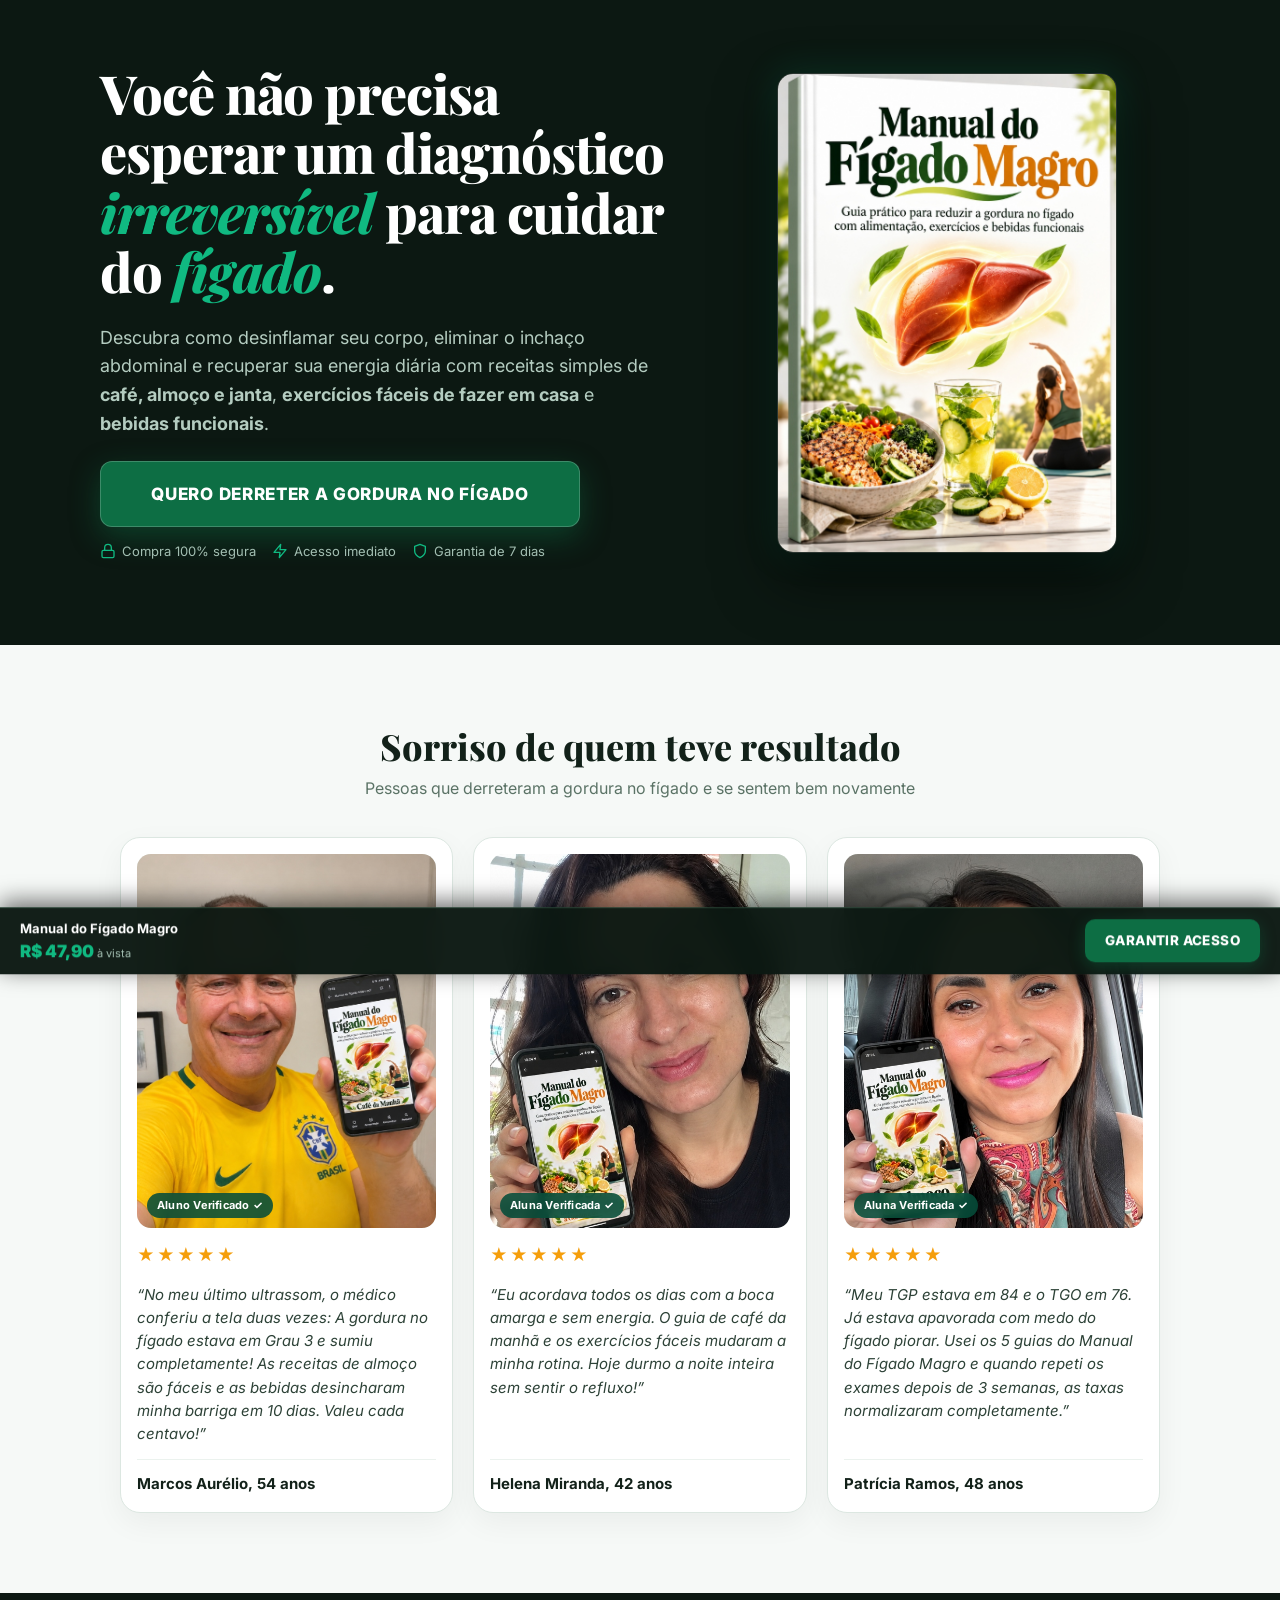
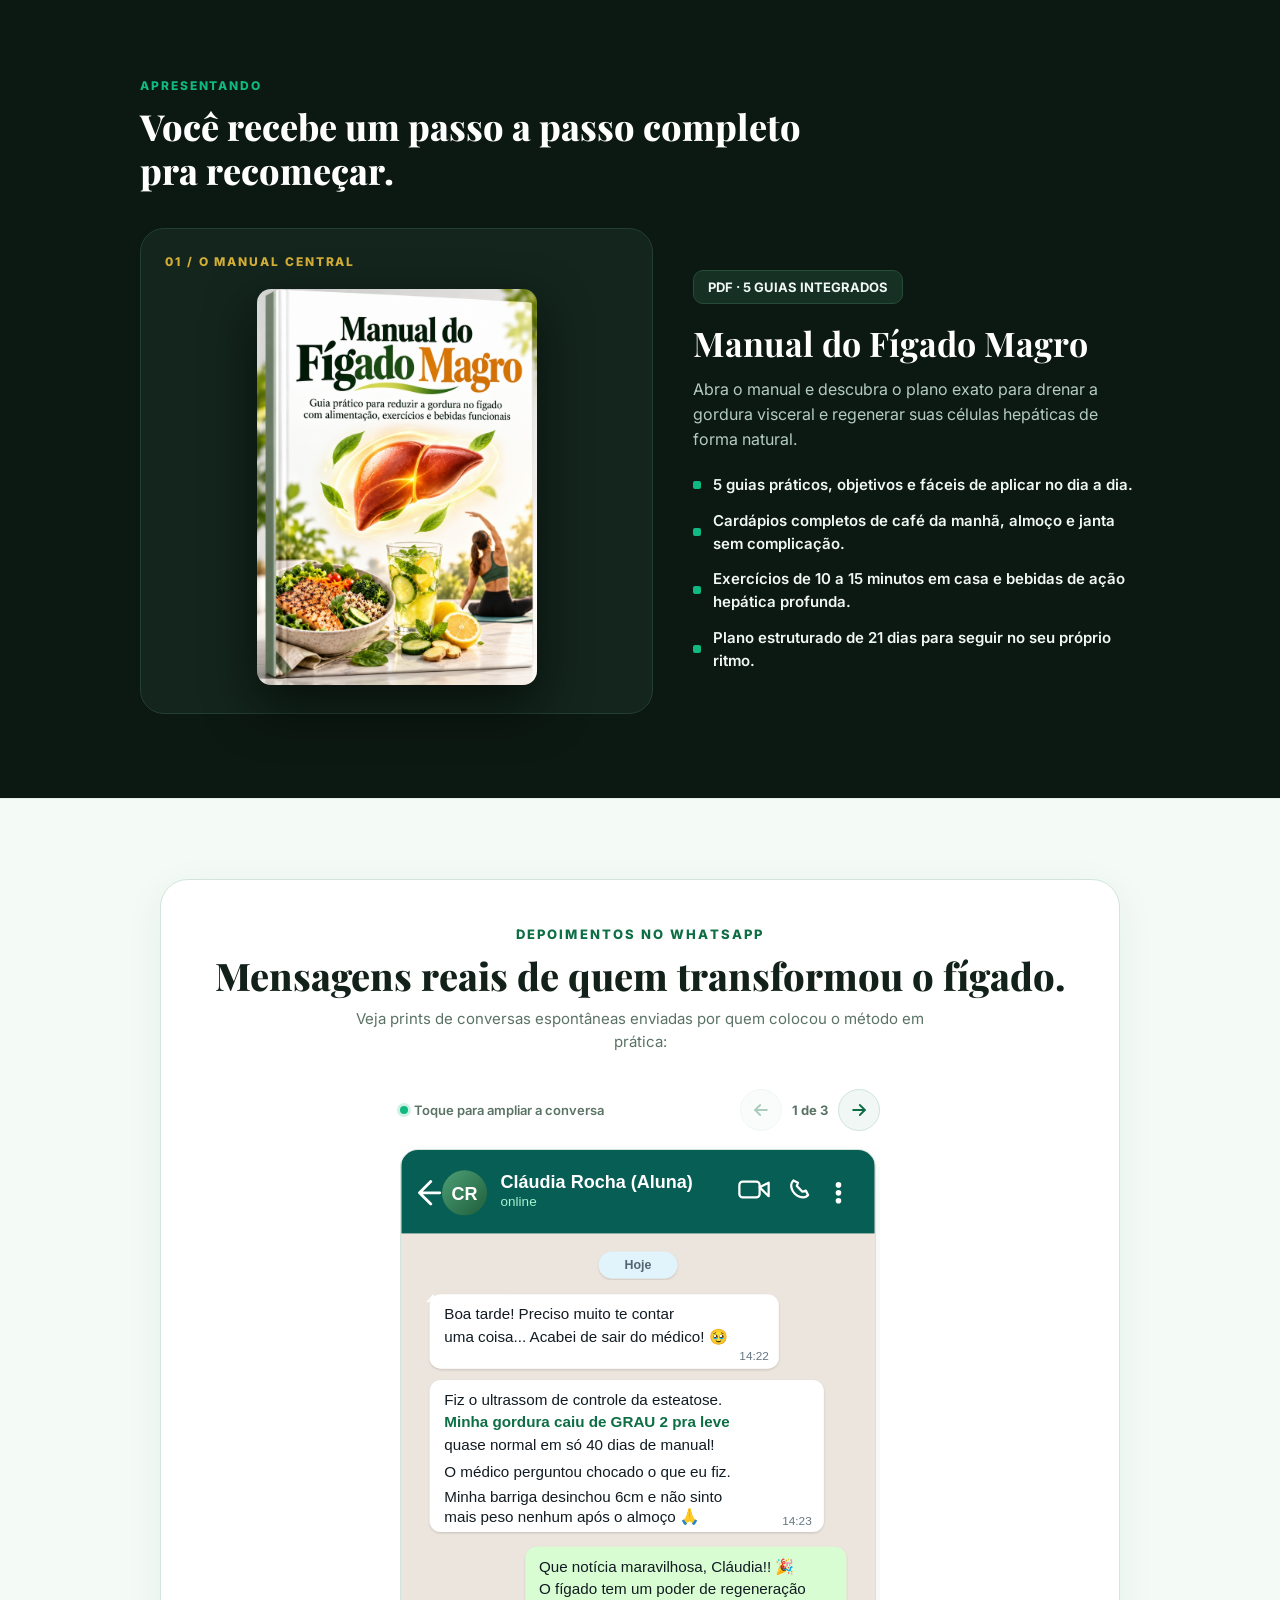
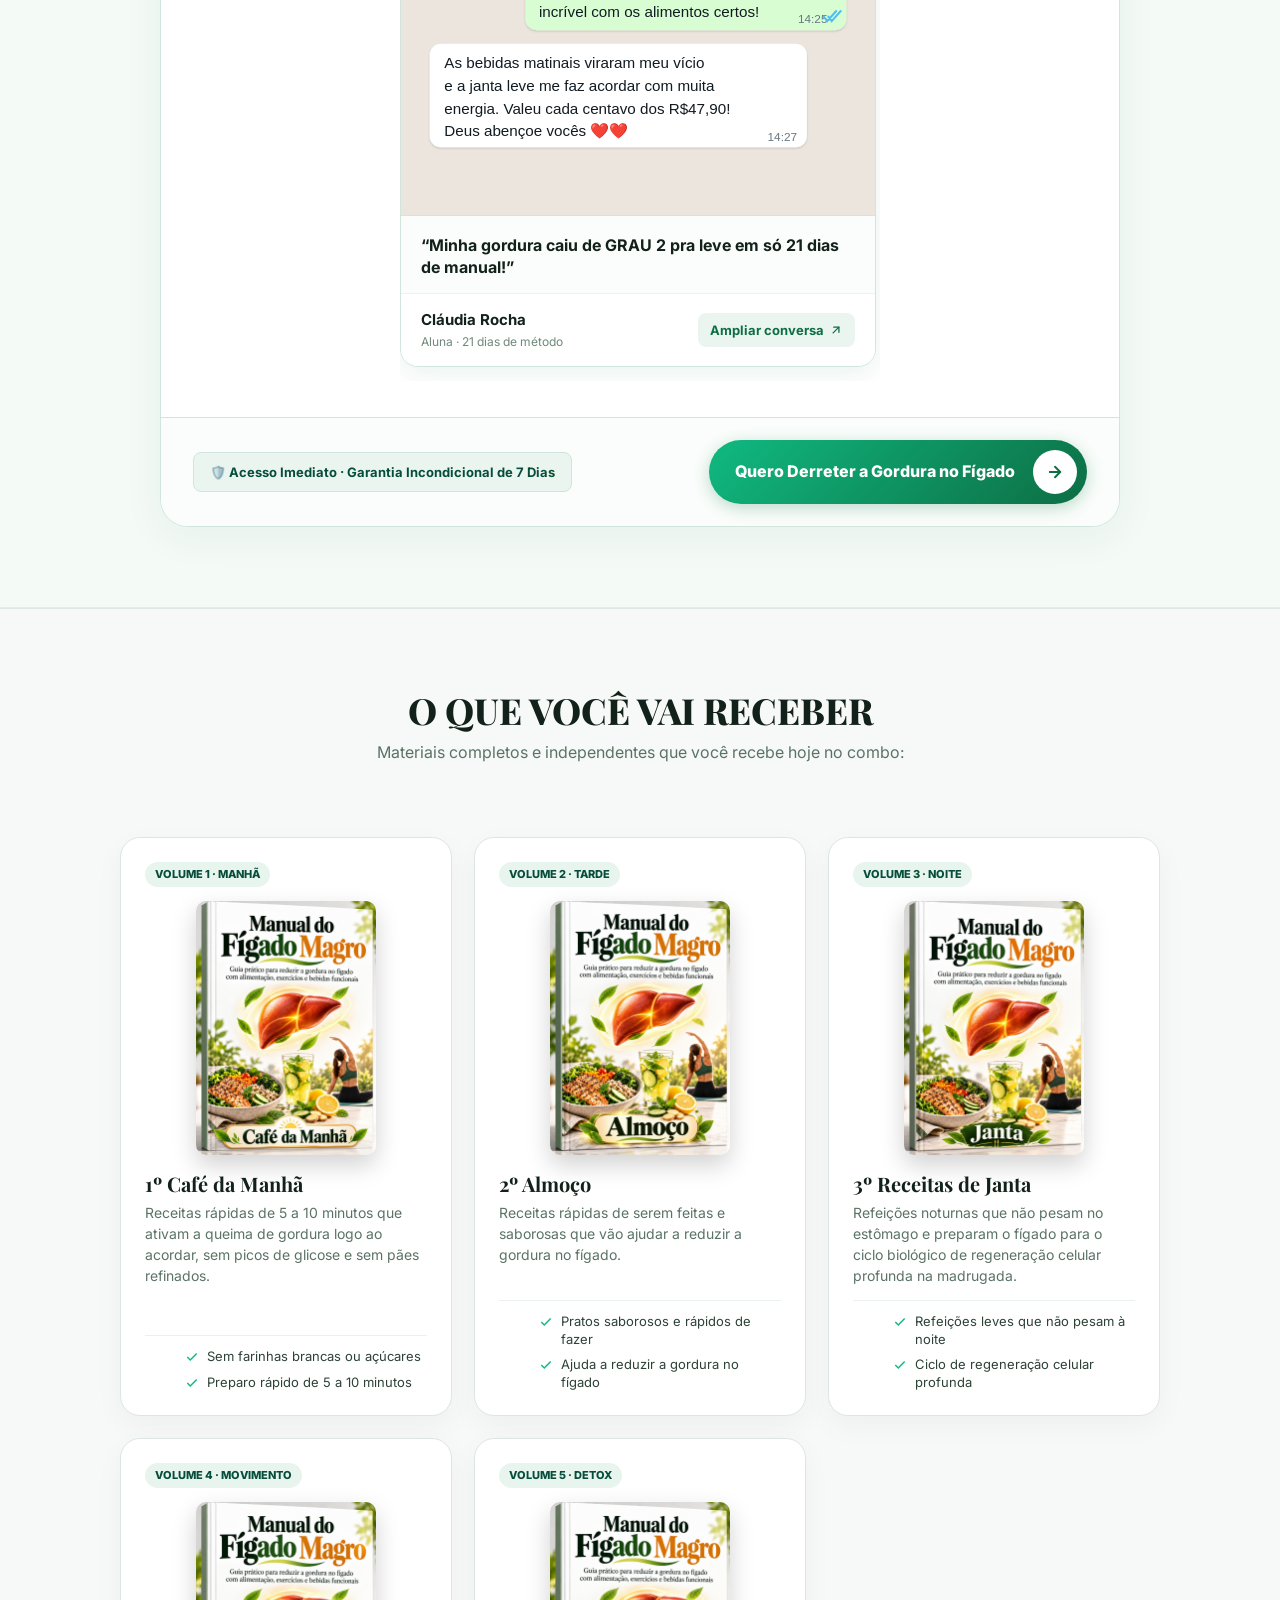
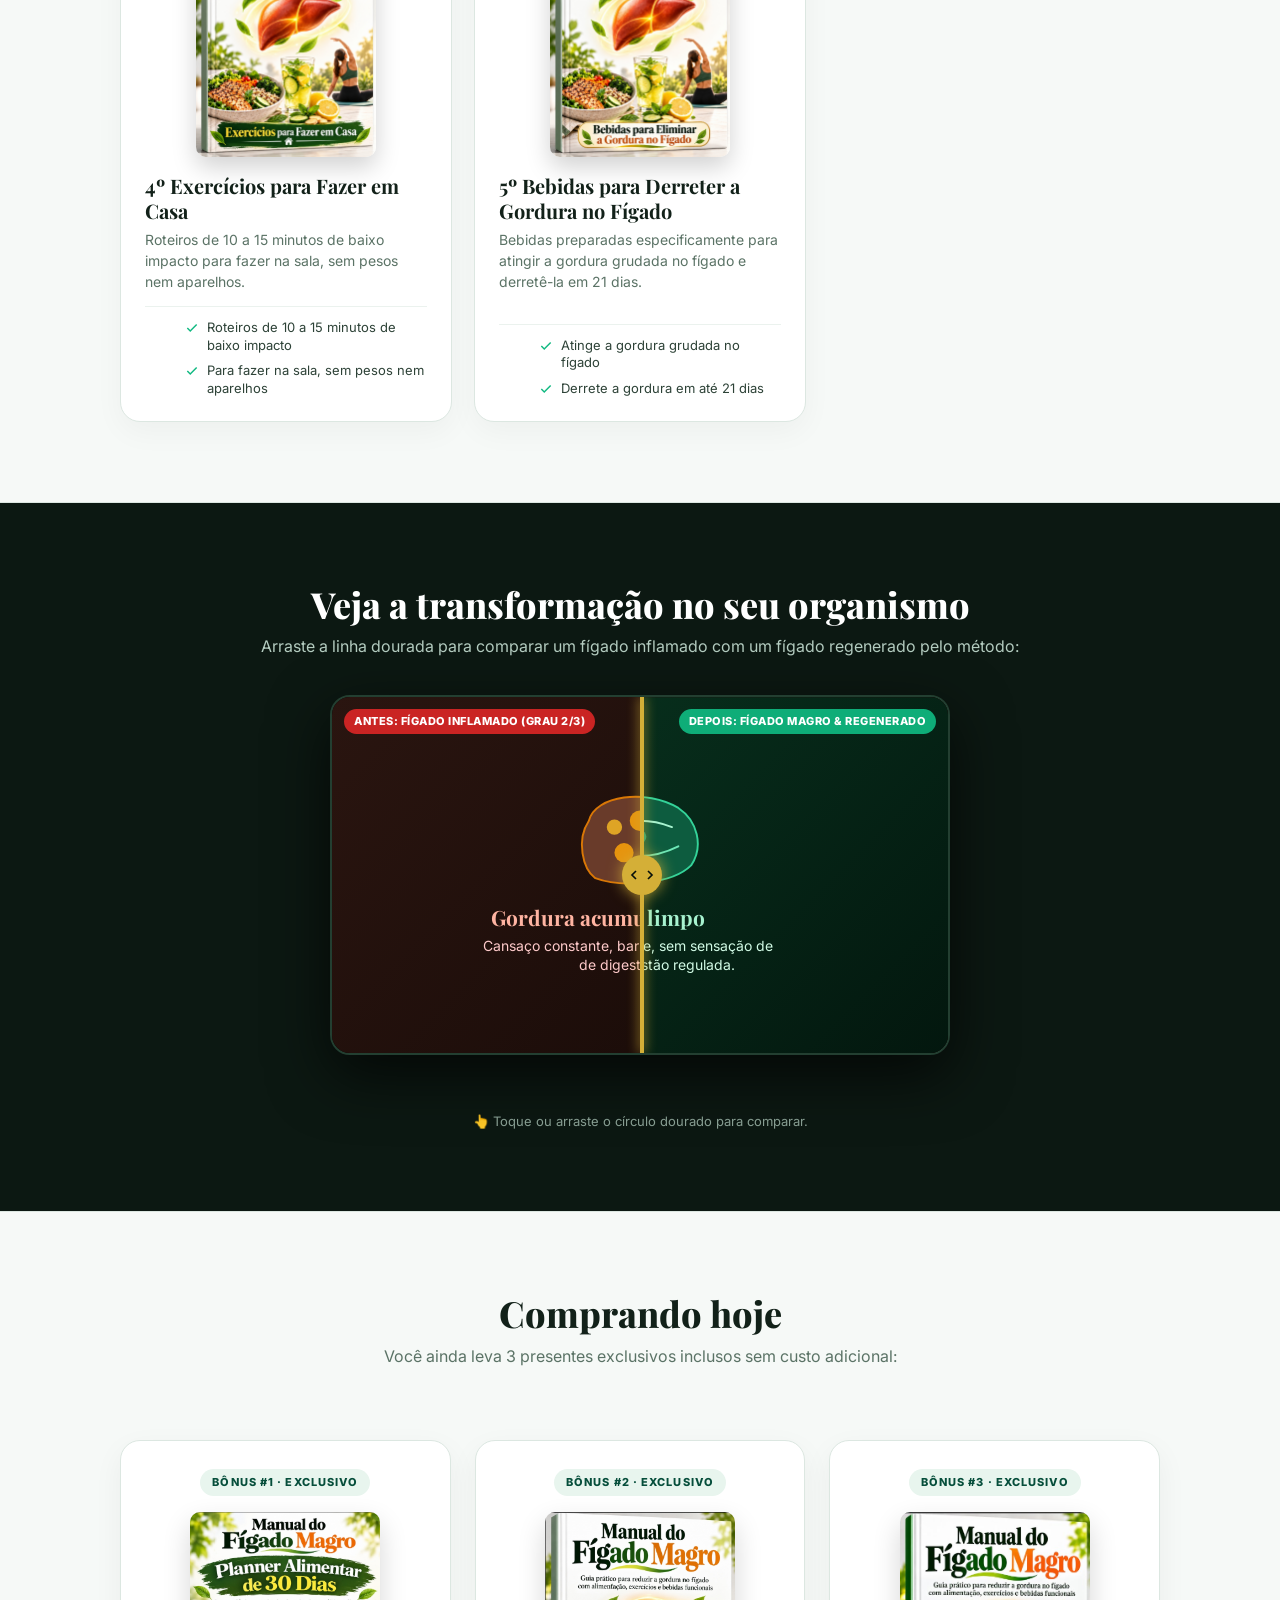
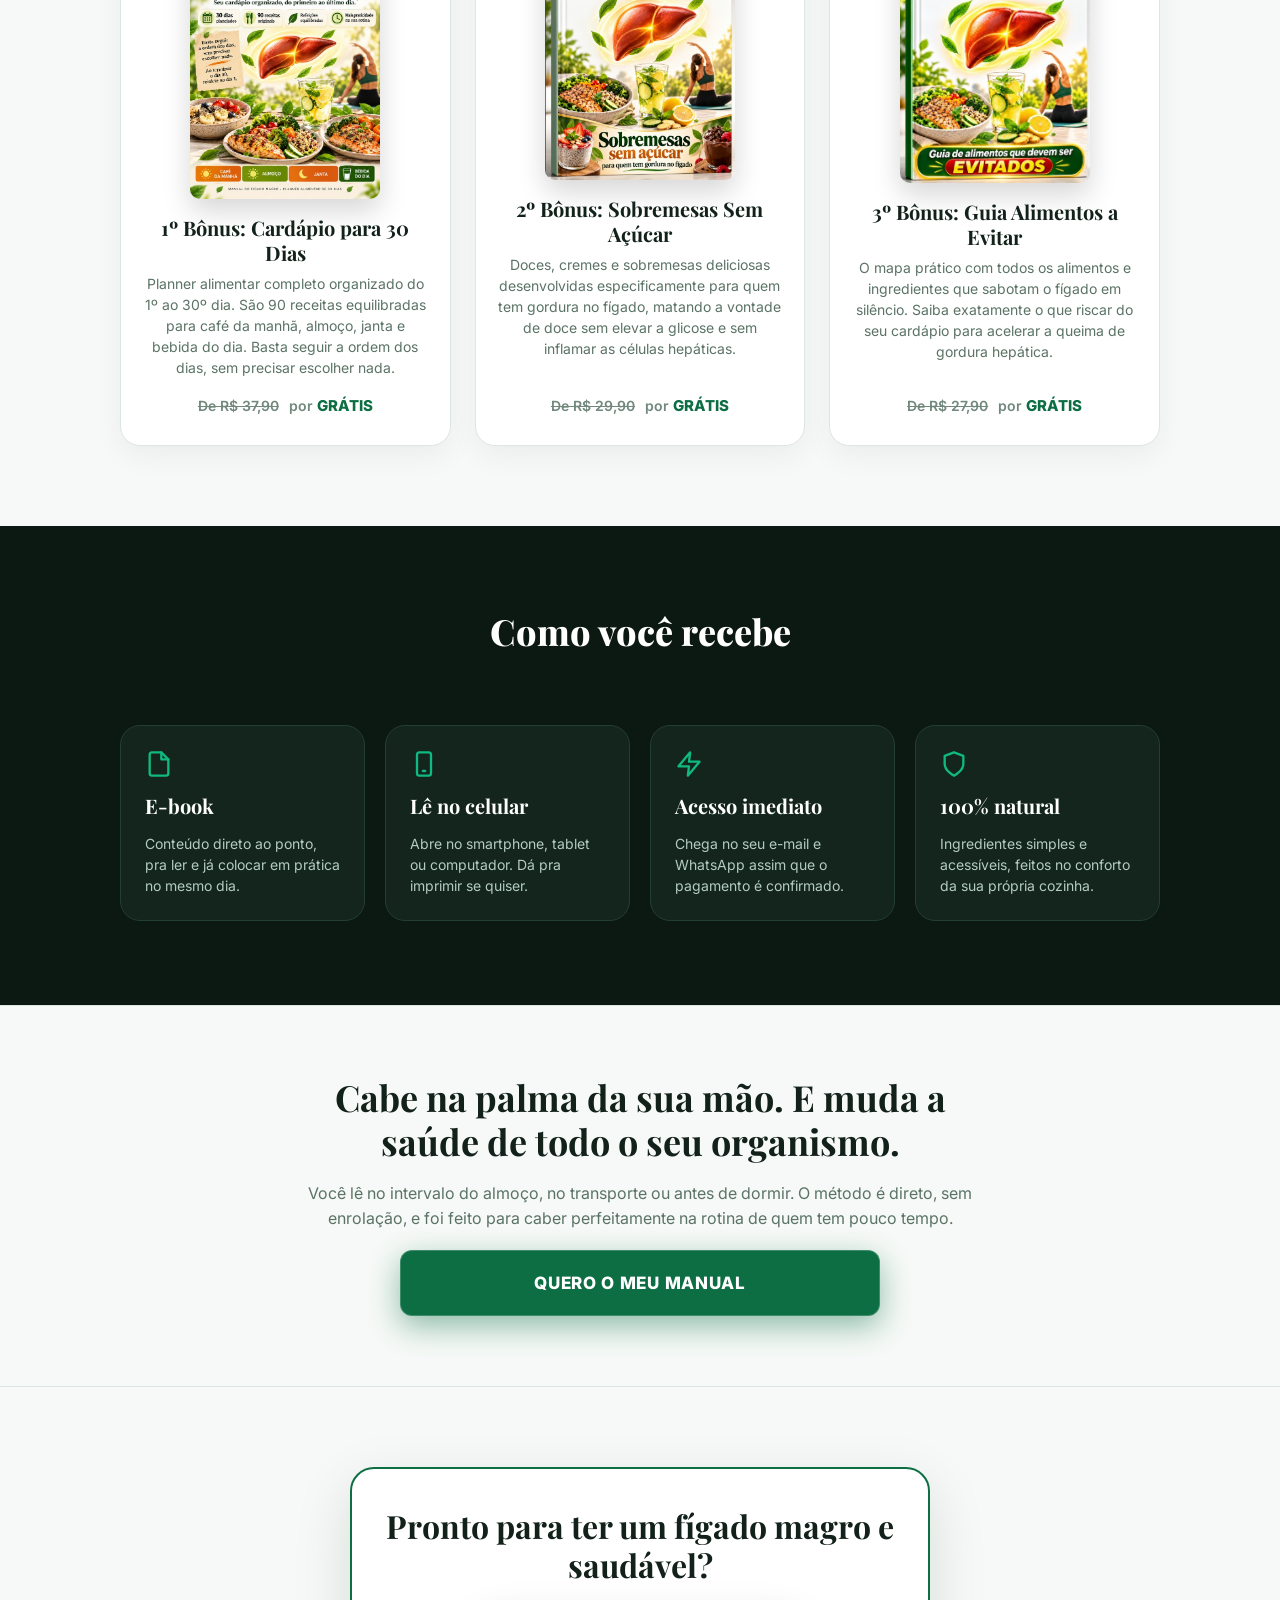
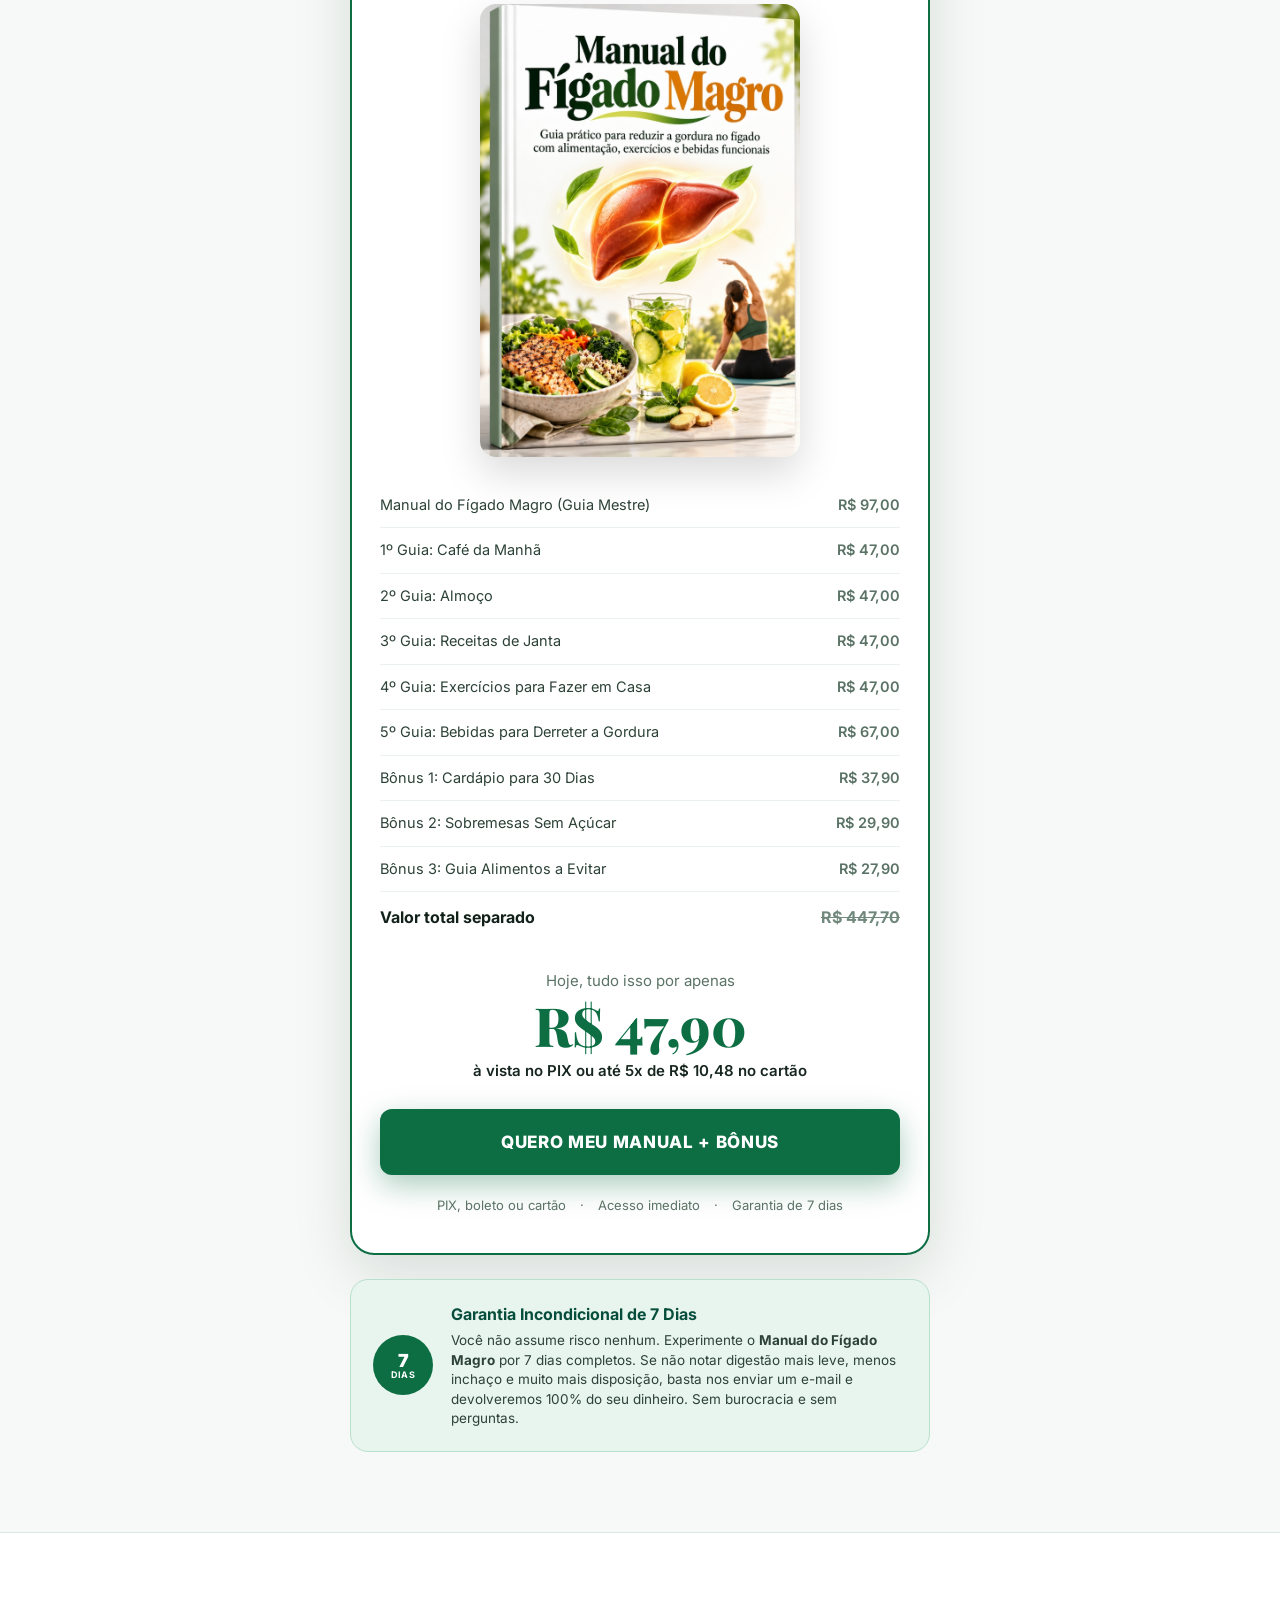
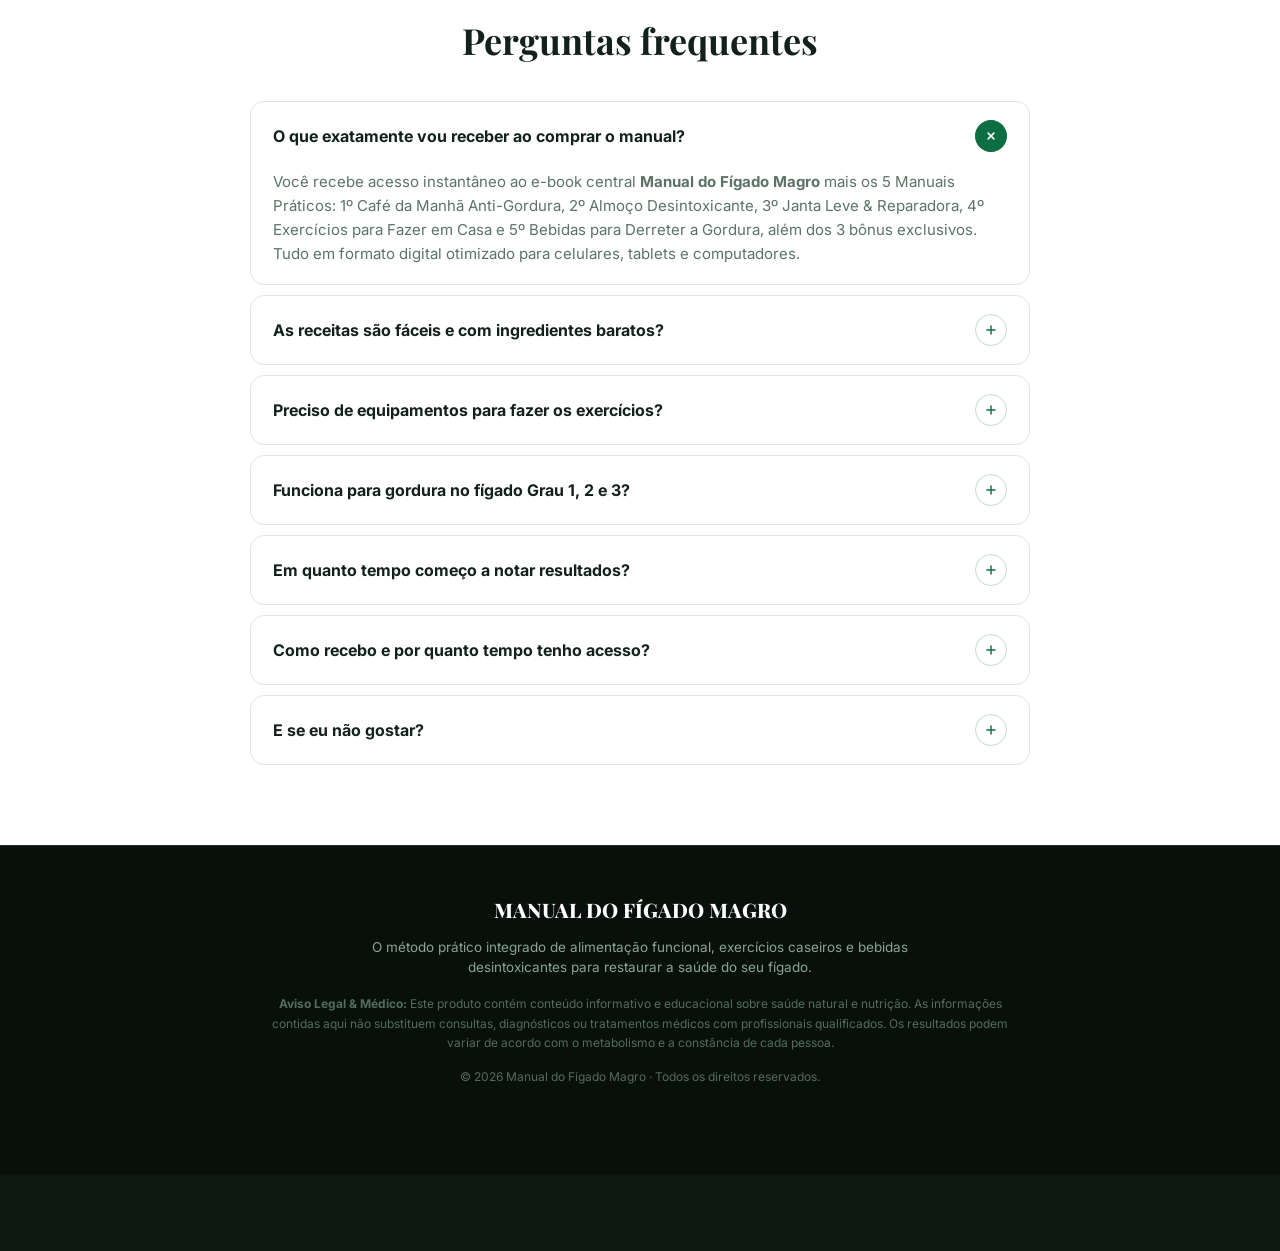
==== commit 3156db85: "Add files via upload" ====
--- a/index.html
+++ b/index.html
@@ -1,774 +1,818 @@
 <!DOCTYPE html>
 <html lang="pt-BR">
+
 <head>
   <meta charset="UTF-8">
-  <meta name="viewport" content="width=device-width, initial-scale=1.0">
-  <meta name="description" content="Manual do Fígado Magro: Guia prático definitivo para reduzir a gordura no fígado com alimentação saudável (café da manhã, almoço, janta), exercícios fáceis para fazer em casa e bebidas funcionais.">
-  <title>Manual do Fígado Magro | Guia Oficial para Reduzir a Gordura no Fígado</title>
-  
-  <!-- Google Fonts -->
+  <meta name="viewport" content="width=device-width, initial-scale=1.0, maximum-scale=5.0, viewport-fit=cover">
+  <meta name="theme-color" content="#0C1812">
+  <meta name="apple-mobile-web-app-capable" content="yes">
+  <meta name="apple-mobile-web-app-status-bar-style" content="black-translucent">
+  <meta name="description"
+    content="Manual do Fígado Magro: O guia prático para reduzir a gordura no fígado com alimentação saudável (café da manhã, almoço, janta), exercícios fáceis para fazer em casa e bebidas funcionais.">
+  <title>Manual do Fígado Magro — O Guia Oficial para Reduzir a Gordura no Fígado</title>
+
+  <!-- Google Fonts: Playfair Display + Inter (idêntico ao site de referência) -->
   <link rel="preconnect" href="https://fonts.googleapis.com">
   <link rel="preconnect" href="https://fonts.gstatic.com" crossorigin>
-  <link href="https://fonts.googleapis.com/css2?family=Playfair+Display:ital,wght@0,600;0,700;0,800;1,600&family=Plus+Jakarta+Sans:wght@400;500;600;700;800;900&display=swap" rel="stylesheet">
-  
+  <link
+    href="https://fonts.googleapis.com/css2?family=Playfair+Display:ital,wght@0,600;0,700;0,800;1,600;1,700&family=Inter:wght@400;500;600;700;800&display=swap"
+    rel="stylesheet">
+
   <link rel="stylesheet" href="style.css">
 </head>
+
 <body>
 
-  <!-- Barra Superior de Urgência -->
-  <header class="top-bar">
-    <span class="top-bar-badge">OFERTA DE LANÇAMENTO</span>
-    Apenas hoje: Acesse o combo completo do <strong>Manual do Fígado Magro</strong> com os 5 Guias Práticos inclusos!
-  </header>
-
-  <!-- Hero Section -->
-  <section class="hero">
-    <div class="container">
-      <div class="hero-pill">
-        <svg width="16" height="16" viewBox="0 0 24 24" fill="none" stroke="currentColor" stroke-width="2.2" stroke-linecap="round" stroke-linejoin="round"><path d="M12 22s8-4 8-10V5l-8-3-8 3v7c0 6 8 10 8 10z"/></svg>
-        MÉTODO 100% NATURAL · ALIMENTAÇÃO + EXERCÍCIOS + BEBIDAS
-      </div>
-
-      <h1 class="hero-title">
-        Manual do <span class="highlight-gold">Fígado Magro</span>
-      </h1>
-
-      <p class="hero-subtitle">
-        O guia prático definitivo para reduzir a gordura no fígado (esteatose hepática), desinflamar o abdômen e recuperar sua vitalidade através de receitas deliciosas de <strong>café, almoço e janta</strong>, <strong>exercícios fáceis de fazer em casa</strong> e <strong>bebidas funcionais que derretem a gordura visceral</strong>.
-      </p>
-
-      <!-- Showcase da Capa Mestre no Hero -->
-      <div class="hero-book-showcase">
-        <div class="hero-book-card">
-          <div class="master-cover-wrapper">
-            <img src="images/capa-mestre.jpg" alt="Manual do Fígado Magro - Guia Completo" class="master-cover-img" loading="eager">
-            <div class="master-badge-floating">
-              <svg width="15" height="15" viewBox="0 0 24 24" fill="none" stroke="currentColor" stroke-width="2.5"><polygon points="12 2 15.09 8.26 22 9.27 17 14.14 18.18 21.02 12 17.77 5.82 21.02 7 14.14 2 9.27 8.91 8.26 12 2"/></svg>
-              COLEÇÃO COMPLETA 5 EM 1
+  <!-- ==========================================================================
+       SEÇÃO 1: HERO SECTION (ESTILO ESPOSA DESEJADA)
+       ========================================================================== -->
+  <section class="s2">
+    <div class="s3">
+      <div class="s4">
+        <h1 class="s5">
+          Você não precisa esperar um diagnóstico <em class="s6">irreversível</em> para cuidar do <em class="s6">fígado</em>.
+        </h1>
+
+        <p class="s7">
+          Descubra como desinflamar seu corpo, eliminar o inchaço abdominal e recuperar sua energia diária com receitas
+          simples de <strong>café, almoço e janta</strong>, <strong>exercícios fáceis de fazer em casa</strong> e
+          <strong>bebidas funcionais</strong>.
+        </p>
+
+        <div class="s8">
+          <a href="#oferta" class="s9">Quero derreter a gordura no fígado</a>
+          <div class="s10">
+            <span class="s11">
+              <svg width="16" height="16" viewBox="0 0 24 24" fill="none" stroke="#10B981" stroke-width="2"
+                stroke-linecap="round" stroke-linejoin="round" aria-hidden="true">
+                <rect x="3" y="11" width="18" height="11" rx="2" ry="2"></rect>
+                <path d="M7 11V7a5 5 0 0 1 10 0v4"></path>
+              </svg>
+              Compra 100% segura
+            </span>
+            <span class="s11">
+              <svg width="16" height="16" viewBox="0 0 24 24" fill="none" stroke="#10B981" stroke-width="2"
+                stroke-linecap="round" stroke-linejoin="round" aria-hidden="true">
+                <path d="M13 2 3 14h9l-1 8 10-12h-9l1-8z"></path>
+              </svg>
+              Acesso imediato
+            </span>
+            <span class="s11">
+              <svg width="16" height="16" viewBox="0 0 24 24" fill="none" stroke="#10B981" stroke-width="2"
+                stroke-linecap="round" stroke-linejoin="round" aria-hidden="true">
+                <path d="M12 22s8-4 8-10V5l-8-3-8 3v7c0 6 8 10 8 10z"></path>
+              </svg>
+              Garantia de 7 dias
+            </span>
+          </div>
+        </div>
+      </div>
+
+      <div class="hero-mock">
+        <img src="images/capa-mestre.jpg" alt="Manual do Fígado Magro - Guia Completo" class="hero-img"
+          fetchpriority="high">
+      </div>
+    </div>
+  </section>
+
+  <!-- ==========================================================================
+       SEÇÃO 2: RESULTADOS REAIS (LIGHT CREAM)
+       ========================================================================== -->
+  <section class="s81">
+    <div class="s90">
+      <div>
+        <h2 class="s91">Sorriso de quem teve resultado</h2>
+        <p class="s91-sub">Pessoas que derreteram a gordura no fígado e se sentem bem novamente</p>
+      </div>
+
+      <div class="results-grid">
+        <!-- Depoimento 1 -->
+        <div class="result-card">
+          <div class="result-photo-wrap">
+            <img src="images/depoimento-foto-1.jpg" alt="Marcos Aurélio com o Manual do Fígado Magro" class="result-photo" loading="lazy">
+            <span class="result-photo-badge">Aluno Verificado ✓</span>
+          </div>
+          <div class="result-stars">★★★★★</div>
+          <p class="result-text">
+            “No meu último ultrassom, o médico conferiu a tela duas vezes: A gordura no fígado estava em Grau 3 e
+            sumiu completamente! As receitas de almoço são fáceis e as bebidas desincharam minha barriga em 10 dias.
+            Valeu cada centavo!”
+          </p>
+          <div class="result-author">
+            <div class="result-info">
+              <h5>Marcos Aurélio, 54 anos</h5>
             </div>
           </div>
-
-          <div class="hero-bundle-banner">
-            <span>☕ 1º Café da Manhã</span>
-            <span>🥗 2º Almoço</span>
-            <span>🍲 3º Janta</span>
-            <span>🏡 4º Exercícios em Casa</span>
-            <span>🍹 5º Bebidas Funcionais</span>
-          </div>
-
-          <div class="hero-features-list">
-            <span class="feature-tag">
-              <svg width="14" height="14" viewBox="0 0 24 24" fill="none" stroke="currentColor" stroke-width="2.5"><polyline points="20 6 9 17 4 12"/></svg>
-              100% Prático e Caseiro
-            </span>
-            <span class="feature-tag">
-              <svg width="14" height="14" viewBox="0 0 24 24" fill="none" stroke="currentColor" stroke-width="2.5"><polyline points="20 6 9 17 4 12"/></svg>
-              Sem Dietas Restritivas
-            </span>
-            <span class="feature-tag">
-              <svg width="14" height="14" viewBox="0 0 24 24" fill="none" stroke="currentColor" stroke-width="2.5"><polyline points="20 6 9 17 4 12"/></svg>
-              Sem Precisar de Academia
-            </span>
-            <span class="feature-tag">
-              <svg width="14" height="14" viewBox="0 0 24 24" fill="none" stroke="currentColor" stroke-width="2.5"><polyline points="20 6 9 17 4 12"/></svg>
-              Resultados Visíveis em 21 Dias
-            </span>
-          </div>
-        </div>
-      </div>
-
-      <!-- Botão CTA Principal -->
-      <div class="cta-wrapper">
-        <a href="#oferta" class="btn-cta">
-          <span>QUERO O MANUAL DO FÍGADO MAGRO</span>
-          <svg width="22" height="22" viewBox="0 0 24 24" fill="none" stroke="currentColor" stroke-width="2.5" stroke-linecap="round" stroke-linejoin="round"><line x1="5" y1="12" x2="19" y2="12"></line><polyline points="12 5 19 12 12 19"></polyline></svg>
+        </div>
+
+        <!-- Depoimento 2 -->
+        <div class="result-card">
+          <div class="result-photo-wrap">
+            <img src="images/depoimento-foto-2.jpg" alt="Helena Miranda com o Manual do Fígado Magro" class="result-photo" loading="lazy">
+            <span class="result-photo-badge">Aluna Verificada ✓</span>
+          </div>
+          <div class="result-stars">★★★★★</div>
+          <p class="result-text">
+            “Eu acordava todos os dias com a boca amarga e sem energia. O guia de café da manhã e os exercícios fáceis
+            mudaram a minha rotina. Hoje durmo a noite inteira sem sentir o refluxo!”
+          </p>
+          <div class="result-author">
+            <div class="result-info">
+              <h5>Helena Miranda, 42 anos</h5>
+            </div>
+          </div>
+        </div>
+
+        <!-- Depoimento 3 -->
+        <div class="result-card">
+          <div class="result-photo-wrap">
+            <img src="images/depoimento-foto-3.jpg" alt="Patrícia Ramos com o Manual do Fígado Magro" class="result-photo" loading="lazy">
+            <span class="result-photo-badge">Aluna Verificada ✓</span>
+          </div>
+          <div class="result-stars">★★★★★</div>
+          <p class="result-text">
+            “Meu TGP estava em 84 e o TGO em 76. Já estava apavorada com medo do fígado piorar. Usei os 5 guias do Manual
+            do Fígado Magro e quando repeti os exames depois de 3 semanas, as taxas normalizaram completamente.”
+          </p>
+          <div class="result-author">
+            <div class="result-info">
+              <h5>Patrícia Ramos, 48 anos</h5>
+            </div>
+          </div>
+        </div>
+      </div>
+    </div>
+  </section>
+
+  <!-- ==========================================================================
+       SEÇÃO 3: APRESENTANDO O MANUAL (DARK FOREST)
+       ========================================================================== -->
+  <section class="s48">
+    <div class="pres">
+      <div class="pres-head">
+        <p class="s78">Apresentando</p>
+        <h2 class="s79">Você recebe um passo a passo completo pra recomeçar.</h2>
+      </div>
+
+      <div class="pres-grid">
+        <figure class="pres-card">
+          <figcaption class="pres-label">01 / O MANUAL CENTRAL</figcaption>
+          <img loading="lazy" src="images/capa-mestre.jpg" alt="Manual do Fígado Magro" class="pres-img">
+        </figure>
+
+        <div class="pres-body">
+          <span class="pres-pill">PDF · 5 GUIAS INTEGRADOS</span>
+          <h3 class="pres-title">Manual do Fígado Magro</h3>
+          <p class="pres-sub">Abra o manual e descubra o plano exato para drenar a gordura visceral e regenerar suas
+            células hepáticas de forma natural.</p>
+          <ul class="pres-list">
+            <li>5 guias práticos, objetivos e fáceis de aplicar no dia a dia.</li>
+            <li>Cardápios completos de café da manhã, almoço e janta sem complicação.</li>
+            <li>Exercícios de 10 a 15 minutos em casa e bebidas de ação hepática profunda.</li>
+            <li>Plano estruturado de 21 dias para seguir no seu próprio ritmo.</li>
+          </ul>
+        </div>
+      </div>
+    </div>
+  </section>
+
+
+  <!-- ==========================================================================
+       SEÇÃO: PROVAS SOCIAIS EM PRINTS DE CONVERSAS (WHATSAPP)
+       ========================================================================== -->
+  <section class="prints-section">
+    <div class="s170">
+      <div class="s171">
+        <div>
+          <p class="s172">Depoimentos no WhatsApp</p>
+          <h2 class="s173">Mensagens reais de quem transformou o fígado.</h2>
+          <p class="prints-sub">Veja prints de conversas espontâneas enviadas por quem colocou o método em prática:</p>
+        </div>
+
+        <div class="carousel car2" data-autoplay="4000" aria-roledescription="carrossel" aria-label="Depoimentos de quem aplicou o Manual">
+          <div class="car-head">
+            <span class="car-hint">Toque para ampliar a conversa</span>
+            <div class="car-nav">
+              <button type="button" class="car-btn car-prev" aria-label="Anterior">
+                <svg width="20" height="20" viewBox="0 0 24 24" fill="none" stroke="currentColor" stroke-width="2.2" stroke-linecap="round" stroke-linejoin="round" aria-hidden="true">
+                  <path d="M19 12H5"></path><path d="m11 6-6 6 6 6"></path>
+                </svg>
+              </button>
+              <span class="car-count" aria-live="polite">1 de 3</span>
+              <button type="button" class="car-btn car-next" aria-label="Próximo">
+                <svg width="20" height="20" viewBox="0 0 24 24" fill="none" stroke="currentColor" stroke-width="2.2" stroke-linecap="round" stroke-linejoin="round" aria-hidden="true">
+                  <path d="M5 12h14"></path><path d="m13 6 6 6-6 6"></path>
+                </svg>
+              </button>
+            </div>
+          </div>
+
+          <div class="s94 car-track">
+            <!-- Print 1: Cláudia Rocha -->
+            <div class="s174">
+              <img loading="lazy" src="images/print-whatsapp-1.svg" alt="Conversa de WhatsApp com Cláudia Rocha relatando regressão de esteatose grau 2" class="s175">
+              <p class="s176">“Minha gordura caiu de GRAU 2 pra leve em só 21 dias de manual!”</p>
+              <div class="s177">
+                <div class="s178">
+                  <strong class="s179">Cláudia Rocha</strong>
+                  <span class="s180">Aluna · 21 dias de método</span>
+                </div>
+                <a href="images/print-whatsapp-1.svg" class="s181" aria-label="Ampliar conversa de Cláudia Rocha">
+                  Ampliar conversa
+                  <svg width="14" height="14" viewBox="0 0 24 24" fill="none" stroke="currentColor" stroke-width="2.2" stroke-linecap="round" stroke-linejoin="round" aria-hidden="true">
+                    <path d="M7 17 17 7"></path><path d="M8 7h9v9"></path>
+                  </svg>
+                </a>
+              </div>
+            </div>
+
+            <!-- Print 2: Marcos Vinícius -->
+            <div class="s174">
+              <img loading="lazy" src="images/print-whatsapp-2.svg" alt="Conversa de WhatsApp com Marcos Vinícius mostrando exames TGO e TGP normalizados" class="s175">
+              <p class="s176">“TGO caiu de 84 pra 26 e TGP de 92 pra 29... Tudo dentro do normal!”</p>
+              <div class="s177">
+                <div class="s178">
+                  <strong class="s179">Marcos Vinícius</strong>
+                  <span class="s180">Aluno · Exames normalizados</span>
+                </div>
+                <a href="images/print-whatsapp-2.svg" class="s181" aria-label="Ampliar conversa de Marcos Vinícius">
+                  Ampliar conversa
+                  <svg width="14" height="14" viewBox="0 0 24 24" fill="none" stroke="currentColor" stroke-width="2.2" stroke-linecap="round" stroke-linejoin="round" aria-hidden="true">
+                    <path d="M7 17 17 7"></path><path d="M8 7h9v9"></path>
+                  </svg>
+                </a>
+              </div>
+            </div>
+
+            <!-- Print 3: Dona Neide -->
+            <div class="s174">
+              <img loading="lazy" src="images/print-whatsapp-3.svg" alt="Conversa de WhatsApp com Dona Neide relatando digestão leve e 5kg a menos" class="s175">
+              <p class="s176">“Com 3 semanas minha digestão mudou 100% e desinchei 5kg!”</p>
+              <div class="s177">
+                <div class="s178">
+                  <strong class="s179">Dona Neide Silveira</strong>
+                  <span class="s180">58 anos · Adeus estufamento</span>
+                </div>
+                <a href="images/print-whatsapp-3.svg" class="s181" aria-label="Ampliar conversa de Dona Neide">
+                  Ampliar conversa
+                  <svg width="14" height="14" viewBox="0 0 24 24" fill="none" stroke="currentColor" stroke-width="2.2" stroke-linecap="round" stroke-linejoin="round" aria-hidden="true">
+                    <path d="M7 17 17 7"></path><path d="M8 7h9v9"></path>
+                  </svg>
+                </a>
+              </div>
+            </div>
+          </div>
+        </div>
+      </div>
+
+      <!-- Barra de Ação inferior -->
+      <div class="s182">
+        <span class="s183">🛡️ Acesso Imediato · Garantia Incondicional de 7 Dias</span>
+        <a href="#oferta" class="s184">
+          <span>Quero Derreter a Gordura no Fígado</span>
+          <span class="s185">
+            <svg width="18" height="18" viewBox="0 0 24 24" fill="none" stroke="currentColor" stroke-width="2.5" stroke-linecap="round" stroke-linejoin="round" aria-hidden="true">
+              <line x1="5" y1="12" x2="19" y2="12"></line>
+              <polyline points="12 5 19 12 12 19"></polyline>
+            </svg>
+          </span>
         </a>
-        <div class="cta-subtext">
-          <span>
-            <svg width="14" height="14" viewBox="0 0 24 24" fill="none" stroke="currentColor" stroke-width="2"><path d="M12 22s8-4 8-10V5l-8-3-8 3v7c0 6 8 10 8 10z"/></svg>
-            Garantia Incondicional de 7 Dias
-          </span>
-          <span>
-            <svg width="14" height="14" viewBox="0 0 24 24" fill="none" stroke="currentColor" stroke-width="2"><rect x="3" y="11" width="18" height="11" rx="2" ry="2"></rect><path d="M7 11V7a5 5 0 0 1 10 0v4"></path></svg>
-            Acesso Imediato no Celular ou Computador
-          </span>
-        </div>
-      </div>
-    </div>
-  </section>
-
-  <!-- Seção: "Você sente algum destes sintomas?" -->
-  <section class="symptoms-section">
-    <div class="container">
-      <div class="section-header">
-        <span class="section-label">O SINAL DE ALERTA</span>
-        <h2 class="section-title">Você reconhece algum destes sintomas no seu corpo?</h2>
-        <p class="section-desc">A esteatose hepática (gordura no fígado) é silenciosa, mas envia sinais claros de sobrecarga metabólica todos os dias.</p>
-      </div>
-
-      <div class="symptoms-grid">
-        <!-- Sintoma 1 -->
-        <div class="symptom-card">
-          <div class="symptom-icon">
-            <svg width="22" height="22" viewBox="0 0 24 24" fill="none" stroke="currentColor" stroke-width="2"><circle cx="12" cy="12" r="10"/><polyline points="12 6 12 12 16 14"/></svg>
-          </div>
-          <div class="symptom-content">
-            <h4>Cansaço e Fadiga Diária</h4>
-            <p>Você acorda já exausto e sem energia, sentindo que uma noite inteira de sono nunca é suficiente para descansar o corpo.</p>
-          </div>
-        </div>
-
-        <!-- Sintoma 2 -->
-        <div class="symptom-card">
-          <div class="symptom-icon">
-            <svg width="22" height="22" viewBox="0 0 24 24" fill="none" stroke="currentColor" stroke-width="2"><path d="M10.29 3.86L1.82 18a2 2 0 0 0 1.71 3h16.94a2 2 0 0 0 1.71-3L13.71 3.86a2 2 0 0 0-3.42 0z"/><line x1="12" y1="9" x2="12" y2="13"/><line x1="12" y1="17" x2="12.01" y2="17"/></svg>
-          </div>
-          <div class="symptom-content">
-            <h4>Peso no Lado Direito</h4>
-            <p>Sensação de estufamento ou leve pontada logo abaixo da costela direita, que piora após refeições mais pesadas.</p>
-          </div>
-        </div>
-
-        <!-- Sintoma 3 -->
-        <div class="symptom-card">
-          <div class="symptom-icon">
-            <svg width="22" height="22" viewBox="0 0 24 24" fill="none" stroke="currentColor" stroke-width="2"><path d="M18 20V10"/><path d="M12 20V4"/><path d="M6 20v-6"/></svg>
-          </div>
-          <div class="symptom-content">
-            <h4>Barriga Dura e Empachamento</h4>
-            <p>Digestão lenta, estufamento constante e sensação de que qualquer comida se transforma em peso e azia no estômago.</p>
-          </div>
-        </div>
-
-        <!-- Sintoma 4 -->
-        <div class="symptom-card">
-          <div class="symptom-icon">
-            <svg width="22" height="22" viewBox="0 0 24 24" fill="none" stroke="currentColor" stroke-width="2"><circle cx="12" cy="12" r="10"/><path d="M16 16s-1.5-2-4-2-4 2-4 2"/><line x1="9" y1="9" x2="9.01" y2="9"/><line x1="15" y1="9" x2="15.01" y2="9"/></svg>
-          </div>
-          <div class="symptom-content">
-            <h4>Boca Amarga ao Acordar</h4>
-            <p>Gosto amargo na boca pela manhã, mau hálito persistente e sensação de língua áspera ou esbranquiçada.</p>
-          </div>
-        </div>
-
-        <!-- Sintoma 5 -->
-        <div class="symptom-card">
-          <div class="symptom-icon">
-            <svg width="22" height="22" viewBox="0 0 24 24" fill="none" stroke="currentColor" stroke-width="2"><rect x="3" y="4" width="18" height="18" rx="2" ry="2"/><line x1="16" y1="2" x2="16" y2="6"/><line x1="8" y1="2" x2="8" y2="6"/><line x1="3" y1="10" x2="21" y2="10"/></svg>
-          </div>
-          <div class="symptom-content">
-            <h4>Metabolismo Completamente Travado</h4>
-            <p>Dificuldade extrema de perder medidas na cintura, mesmo comendo pouco, com gordura visceral resistente acumulada.</p>
-          </div>
-        </div>
-
-        <!-- Sintoma 6 -->
-        <div class="symptom-card">
-          <div class="symptom-icon">
-            <svg width="22" height="22" viewBox="0 0 24 24" fill="none" stroke="currentColor" stroke-width="2"><path d="M22 12h-4l-3 9L9 3l-3 9H2"/></svg>
-          </div>
-          <div class="symptom-content">
-            <h4>Exames de Sangue e Ultrassom Alterados</h4>
-            <p>TGO, TGP, Gama GT ou Ferritina acima dos valores de referência, e diagnóstico médico de esteatose Grau 1, 2 ou 3.</p>
-          </div>
-        </div>
-      </div>
-
-      <div class="symptom-alert-box">
-        <p>
-          ⚠️ <strong>Atenção:</strong> A gordura no fígado não some apenas "fechando a boca". É necessário acionar a desintoxicação celular correta através dos nutrientes certos, movimento leve e bebidas de ação hepática para drenar os lipídios acumulados nos hepatócitos.
-        </p>
-      </div>
-    </div>
-  </section>
-
-  <!-- ==========================================================================
-       SEÇÃO PRINCIPAL: O QUE VOCÊ VAI RECEBER (OS 5 PRODUTOS INCLUSOS)
+      </div>
+    </div>
+  </section>
+
+  <!-- ==========================================================================
+       VITRINE DOS 5 PRODUTOS COM SUAS CAPAS OFICIAIS
        ========================================================================== -->
   <section class="bundle-showcase-section">
-    <div class="container">
-      <div class="section-header">
-        <span class="section-label">O QUE VOCÊ VAI RECEBER</span>
-        <h2 class="section-title">O Ecossistema Completo do Manual do Fígado Magro</h2>
-        <p class="section-desc">
-          Ao adquirir hoje, você não recebe apenas um material comum. Você tem acesso à coleção definitiva de 5 manuais práticos integrados, projetados para cuidar do seu fígado 24 horas por dia:
-        </p>
-      </div>
-
-      <!-- Card Introdutório da Capa Mestre -->
-      <div class="bundle-master-intro">
-        <img src="images/capa-mestre.jpg" alt="Manual do Fígado Magro" class="bundle-master-img">
-        <div class="bundle-master-text">
-          <h3>Manual do Fígado Magro — O Guia Mestre</h3>
-          <p>
-            O método central que engloba toda a ciência prática da saúde hepática. Ele ensina exatamente como o fígado processa as gorduras, como desativar os gatilhos inflamatórios e como sincronizar a sua alimentação, as bebidas funcionais e os exercícios caseiros para resultados rápidos e duradouros.
-          </p>
-        </div>
-      </div>
-
-      <!-- Grid dos 5 Produtos Específicos -->
+    <div class="s90">
+      <div>
+        <h2 class="s91">O QUE VOCÊ VAI RECEBER</h2>
+        <p class="s91-sub">Materiais completos e independentes que você recebe hoje no combo:</p>
+      </div>
+
       <div class="bundle-grid">
-        
-        <!-- Produto 1: Café da Manhã -->
+        <!-- 1: Café da Manhã -->
         <div class="bundle-card">
-          <span class="bundle-card-badge">Volume #1 · Energia Matinal</span>
+          <span class="bundle-card-badge">Volume 1 · Manhã</span>
           <div class="bundle-card-img-wrap">
-            <img src="images/cafe-da-manha.jpg" alt="Manual do Fígado Magro - Café da Manhã" class="bundle-card-img" loading="lazy">
-          </div>
-          <h3 class="bundle-card-title">1º Café da Manhã Anti-Gordura</h3>
-          <p class="bundle-card-desc">
-            Receitas rápidas de 5 a 10 minutos para iniciar o dia sem picos de glicose e ativando a queima de gordura hepática logo ao acordar.
-          </p>
+            <img src="images/cafe-da-manha.jpg" alt="Café da Manhã" class="bundle-card-img" loading="lazy">
+          </div>
+          <h3 class="bundle-card-title">1º Café da Manhã</h3>
+          <p class="bundle-card-desc">Receitas rápidas de 5 a 10 minutos que ativam a queima de gordura logo ao acordar, sem picos de glicose e sem pães refinados.</p>
           <ul class="bundle-card-highlights">
             <li>
-              <svg width="15" height="15" viewBox="0 0 24 24" fill="none" stroke="currentColor" stroke-width="2.5"><polyline points="20 6 9 17 4 12"/></svg>
-              Sem farinhas brancas ou açúcares inflamatórios
-            </li>
-            <li>
-              <svg width="15" height="15" viewBox="0 0 24 24" fill="none" stroke="currentColor" stroke-width="2.5"><polyline points="20 6 9 17 4 12"/></svg>
-              Combinações ricas em colina que blindam o fígado
-            </li>
-            <li>
-              <svg width="15" height="15" viewBox="0 0 24 24" fill="none" stroke="currentColor" stroke-width="2.5"><polyline points="20 6 9 17 4 12"/></svg>
-              Acaba com a fadiga e garante disposição matinal
+              <svg width="14" height="14" viewBox="0 0 24 24" fill="none" stroke="currentColor" stroke-width="2.5"
+                aria-hidden="true">
+                <polyline points="20 6 9 17 4 12" />
+              </svg>
+              Sem farinhas brancas ou açúcares
+            </li>
+            <li>
+              <svg width="14" height="14" viewBox="0 0 24 24" fill="none" stroke="currentColor" stroke-width="2.5"
+                aria-hidden="true">
+                <polyline points="20 6 9 17 4 12" />
+              </svg>
+              Preparo rápido de 5 a 10 minutos
             </li>
           </ul>
         </div>
 
-        <!-- Produto 2: Almoço -->
+        <!-- 2: Almoço -->
         <div class="bundle-card">
-          <span class="bundle-card-badge">Volume #2 · Digestão Leve</span>
+          <span class="bundle-card-badge">Volume 2 · Tarde</span>
           <div class="bundle-card-img-wrap">
-            <img src="images/almoco.jpg" alt="Manual do Fígado Magro - Almoço" class="bundle-card-img" loading="lazy">
-          </div>
-          <h3 class="bundle-card-title">2º Almoço Desintoxicante</h3>
-          <p class="bundle-card-desc">
-            Pratos saborosos e nutritivos que mantêm a saciedade, desinflamam o trato digestivo e evitam aquela sonolência pesada após comer.
-          </p>
+            <img src="images/almoco.jpg" alt="Almoço" class="bundle-card-img" loading="lazy">
+          </div>
+          <h3 class="bundle-card-title">2º Almoço</h3>
+          <p class="bundle-card-desc">Receitas rápidas de serem feitas e saborosas que vão ajudar a reduzir a gordura no fígado.</p>
           <ul class="bundle-card-highlights">
             <li>
-              <svg width="15" height="15" viewBox="0 0 24 24" fill="none" stroke="currentColor" stroke-width="2.5"><polyline points="20 6 9 17 4 12"/></svg>
-              Proporções exatas de proteínas magras e crucíferos
-            </li>
-            <li>
-              <svg width="15" height="15" viewBox="0 0 24 24" fill="none" stroke="currentColor" stroke-width="2.5"><polyline points="20 6 9 17 4 12"/></svg>
-              Temperos anti-inflamatórios que aceleram o metabolismo
-            </li>
-            <li>
-              <svg width="15" height="15" viewBox="0 0 24 24" fill="none" stroke="currentColor" stroke-width="2.5"><polyline points="20 6 9 17 4 12"/></svg>
-              Elimina o inchaço e a sensação de estômago estufado
+              <svg width="14" height="14" viewBox="0 0 24 24" fill="none" stroke="currentColor" stroke-width="2.5"
+                aria-hidden="true">
+                <polyline points="20 6 9 17 4 12" />
+              </svg>
+              Pratos saborosos e rápidos de fazer
+            </li>
+            <li>
+              <svg width="14" height="14" viewBox="0 0 24 24" fill="none" stroke="currentColor" stroke-width="2.5"
+                aria-hidden="true">
+                <polyline points="20 6 9 17 4 12" />
+              </svg>
+              Ajuda a reduzir a gordura no fígado
             </li>
           </ul>
         </div>
 
-        <!-- Produto 3: Janta -->
+        <!-- 3: Janta -->
         <div class="bundle-card">
-          <span class="bundle-card-badge">Volume #3 · Reparo Noturno</span>
+          <span class="bundle-card-badge">Volume 3 · Noite</span>
           <div class="bundle-card-img-wrap">
-            <img src="images/janta.jpg" alt="Manual do Fígado Magro - Janta" class="bundle-card-img" loading="lazy">
-          </div>
-          <h3 class="bundle-card-title">3º Janta Leve & Reparadora</h3>
-          <p class="bundle-card-desc">
-            Refeições noturnas práticas que promovem uma digestão ultraleve e preparam o corpo para o ciclo biológico de renovação hepática na madrugada.
-          </p>
+            <img src="images/janta.jpg" alt="Receitas de Janta" class="bundle-card-img" loading="lazy">
+          </div>
+          <h3 class="bundle-card-title">3º Receitas de Janta</h3>
+          <p class="bundle-card-desc">Refeições noturnas que não pesam no estômago e preparam o fígado para o ciclo biológico de regeneração celular profunda na madrugada.</p>
           <ul class="bundle-card-highlights">
             <li>
-              <svg width="15" height="15" viewBox="0 0 24 24" fill="none" stroke="currentColor" stroke-width="2.5"><polyline points="20 6 9 17 4 12"/></svg>
-              Sopas, cremes e pratos que não pesam no estômago
-            </li>
-            <li>
-              <svg width="15" height="15" viewBox="0 0 24 24" fill="none" stroke="currentColor" stroke-width="2.5"><polyline points="20 6 9 17 4 12"/></svg>
-              Combate o refluxo, a azia e as noites mal dormidas
-            </li>
-            <li>
-              <svg width="15" height="15" viewBox="0 0 24 24" fill="none" stroke="currentColor" stroke-width="2.5"><polyline points="20 6 9 17 4 12"/></svg>
-              Estimula a queima de gordura visceral durante o sono
+              <svg width="14" height="14" viewBox="0 0 24 24" fill="none" stroke="currentColor" stroke-width="2.5"
+                aria-hidden="true">
+                <polyline points="20 6 9 17 4 12" />
+              </svg>
+              Refeições leves que não pesam à noite
+            </li>
+            <li>
+              <svg width="14" height="14" viewBox="0 0 24 24" fill="none" stroke="currentColor" stroke-width="2.5"
+                aria-hidden="true">
+                <polyline points="20 6 9 17 4 12" />
+              </svg>
+              Ciclo de regeneração celular profunda
             </li>
           </ul>
         </div>
 
-        <!-- Produto 4: Exercícios para Fazer em Casa -->
+        <!-- 4: Exercícios -->
         <div class="bundle-card">
-          <span class="bundle-card-badge">Volume #4 · Movimento Prático</span>
+          <span class="bundle-card-badge">Volume 4 · Movimento</span>
           <div class="bundle-card-img-wrap">
-            <img src="images/exercicios.jpg" alt="Manual do Fígado Magro - Exercícios para Fazer em Casa" class="bundle-card-img" loading="lazy">
+            <img src="images/exercicios.jpg" alt="Exercícios para Fazer em Casa" class="bundle-card-img" loading="lazy">
           </div>
           <h3 class="bundle-card-title">4º Exercícios para Fazer em Casa</h3>
-          <p class="bundle-card-desc">
-            Roteiros de exercícios simples e de baixo impacto de 10 a 15 minutos, pensados para pessoas com sobrepeso, sem fôlego ou com dores articulares.
-          </p>
+          <p class="bundle-card-desc">Roteiros de 10 a 15 minutos de baixo impacto para fazer na sala, sem pesos nem aparelhos.</p>
           <ul class="bundle-card-highlights">
             <li>
-              <svg width="15" height="15" viewBox="0 0 24 24" fill="none" stroke="currentColor" stroke-width="2.5"><polyline points="20 6 9 17 4 12"/></svg>
-              Pode ser feito no chão da sala, sem equipamentos
-            </li>
-            <li>
-              <svg width="15" height="15" viewBox="0 0 24 24" fill="none" stroke="currentColor" stroke-width="2.5"><polyline points="20 6 9 17 4 12"/></svg>
-              Ativa a circulação e força a drenagem de lipídios
-            </li>
-            <li>
-              <svg width="15" height="15" viewBox="0 0 24 24" fill="none" stroke="currentColor" stroke-width="2.5"><polyline points="20 6 9 17 4 12"/></svg>
-              Aumenta a sensibilidade à insulina naturalmente
+              <svg width="14" height="14" viewBox="0 0 24 24" fill="none" stroke="currentColor" stroke-width="2.5"
+                aria-hidden="true">
+                <polyline points="20 6 9 17 4 12" />
+              </svg>
+              Roteiros de 10 a 15 minutos de baixo impacto
+            </li>
+            <li>
+              <svg width="14" height="14" viewBox="0 0 24 24" fill="none" stroke="currentColor" stroke-width="2.5"
+                aria-hidden="true">
+                <polyline points="20 6 9 17 4 12" />
+              </svg>
+              Para fazer na sala, sem pesos nem aparelhos
             </li>
           </ul>
         </div>
 
-        <!-- Produto 5: Bebidas para Derreter a Gordura no Fígado -->
-        <div class="bundle-card" style="grid-column: 1 / -1; max-width: 650px; margin: 0 auto; width: 100%;">
-          <span class="bundle-card-badge">Volume #5 · O Potencializador</span>
+        <!-- 5: Bebidas -->
+        <div class="bundle-card">
+          <span class="bundle-card-badge">Volume 5 · Detox</span>
           <div class="bundle-card-img-wrap">
-            <img src="images/bebidas.jpg" alt="Manual do Fígado Magro - Bebidas para Derreter a Gordura no Fígado" class="bundle-card-img" loading="lazy">
-          </div>
-          <h3 class="bundle-card-title text-center">5º Bebidas para Derreter a Gordura no Fígado</h3>
-          <p class="bundle-card-desc text-center">
-            A seleção mais potente de infusões, chás termogênicos, sucos funcionais e águas aromatizadas que agem como verdadeiros detergentes naturais para os ductos biliares e células do fígado.
-          </p>
-          <ul class="bundle-card-highlights" style="display: grid; grid-template-columns: repeat(auto-fit, minmax(220px, 1fr)); gap: 10px;">
-            <li>
-              <svg width="15" height="15" viewBox="0 0 24 24" fill="none" stroke="currentColor" stroke-width="2.5"><polyline points="20 6 9 17 4 12"/></svg>
-              Shots matinais de desintoxicação rápida
-            </li>
-            <li>
-              <svg width="15" height="15" viewBox="0 0 24 24" fill="none" stroke="currentColor" stroke-width="2.5"><polyline points="20 6 9 17 4 12"/></svg>
-              Chás noturnos calmantes que ativam a autofagia
-            </li>
-            <li>
-              <svg width="15" height="15" viewBox="0 0 24 24" fill="none" stroke="currentColor" stroke-width="2.5"><polyline points="20 6 9 17 4 12"/></svg>
-              Ingredientes baratos de qualquer feira ou mercado
+            <img src="images/bebidas.jpg" alt="Bebidas para Derreter a Gordura no Fígado" class="bundle-card-img"
+              loading="lazy">
+          </div>
+          <h3 class="bundle-card-title">5º Bebidas para Derreter a Gordura no Fígado</h3>
+          <p class="bundle-card-desc">Bebidas preparadas especificamente para atingir a gordura grudada no fígado e derretê-la em 21 dias.</p>
+          <ul class="bundle-card-highlights">
+            <li>
+              <svg width="14" height="14" viewBox="0 0 24 24" fill="none" stroke="currentColor" stroke-width="2.5"
+                aria-hidden="true">
+                <polyline points="20 6 9 17 4 12" />
+              </svg>
+              Atinge a gordura grudada no fígado
+            </li>
+            <li>
+              <svg width="14" height="14" viewBox="0 0 24 24" fill="none" stroke="currentColor" stroke-width="2.5"
+                aria-hidden="true">
+                <polyline points="20 6 9 17 4 12" />
+              </svg>
+              Derrete a gordura em até 21 dias
             </li>
           </ul>
         </div>
-
-      </div>
-
-      <div class="text-center">
-        <a href="#oferta" class="btn-cta">
-          <span>QUERO RECEBER OS 5 GUIAS COM DESCONTO</span>
-          <svg width="22" height="22" viewBox="0 0 24 24" fill="none" stroke="currentColor" stroke-width="2.5"><line x1="5" y1="12" x2="19" y2="12"></line><polyline points="12 5 19 12 12 19"></polyline></svg>
-        </a>
-      </div>
-    </div>
-  </section>
-
-  <!-- Slider Interativo Antes & Depois -->
+      </div>
+    </div>
+  </section>
+
+  <!-- ==========================================================================
+       SEÇÃO 5: SLIDER ANTES & DEPOIS (DARK FOREST)
+       ========================================================================== -->
   <section class="compare-section">
-    <div class="container">
-      <div class="section-header">
-        <span class="section-label">TRANSFORMAÇÃO REAL</span>
-        <h2 class="section-title">Veja a Diferença no seu Organismo</h2>
-        <p class="section-desc">Arraste a linha divisória dourada para comparar um fígado sobrecarregado de gordura com um fígado regenerado pelo Manual do Fígado Magro:</p>
+    <div class="s90">
+      <div>
+        <h2 class="s91" style="color:#FFFFFF;">Veja a transformação no seu organismo</h2>
+        <p class="s91-sub" style="color:#B4CCC0;">Arraste a linha dourada para comparar um fígado inflamado com um
+          fígado regenerado pelo método:</p>
       </div>
 
       <div class="slider-container">
-        <!-- Lado Antes -->
+        <!-- Antes -->
         <div class="slider-img before">
           <span class="slider-tag before-tag">Antes: Fígado Inflamado (Grau 2/3)</span>
-          <svg width="180" height="130" viewBox="0 0 240 180" fill="none">
-            <path d="M40 70 C50 30 130 20 180 50 C210 70 220 110 200 140 C170 170 90 175 50 160 C30 145 20 100 40 70 Z" fill="#693b2a" stroke="#d97706" stroke-width="3" />
-            <!-- Gotículas de gordura visceral -->
+          <svg class="slider-svg" viewBox="0 0 240 180" fill="none" aria-hidden="true">
+            <path d="M40 70 C50 30 130 20 180 50 C210 70 220 110 200 140 C170 170 90 175 50 160 C30 145 20 100 40 70 Z"
+              fill="#693b2a" stroke="#d97706" stroke-width="3" />
             <circle cx="80" cy="80" r="12" fill="#fbbf24" opacity="0.8" />
             <circle cx="120" cy="70" r="16" fill="#f59e0b" opacity="0.9" />
             <circle cx="150" cy="100" r="14" fill="#fbbf24" opacity="0.8" />
             <circle cx="95" cy="120" r="15" fill="#f59e0b" opacity="0.9" />
             <circle cx="160" cy="130" r="10" fill="#fbbf24" opacity="0.7" />
-            <circle cx="130" cy="140" r="13" fill="#d97706" opacity="0.8" />
           </svg>
-          <h3 style="color:#fca5a5; margin-top:14px; font-size:1.15rem;">Células Congestionadas de Lipídios</h3>
-          <p style="font-size:0.85rem; max-width:320px; margin-top:6px; color:#fecaca;">Cansaço constante, TGO/TGP acima de 70, barriga dura e digestão travada.</p>
-        </div>
-
-        <!-- Lado Depois -->
+          <h3 style="color:#FFB4A2;">Gordura acumulada no Fígado</h3>
+          <p style="color:#FECACA;">Cansaço constante, barriga inchada, problemas de digestão e etc..</p>
+        </div>
+
+        <!-- Depois -->
         <div class="slider-img after">
           <span class="slider-tag after-tag">Depois: Fígado Magro & Regenerado</span>
-          <svg width="180" height="130" viewBox="0 0 240 180" fill="none">
-            <path d="M40 70 C50 30 130 20 180 50 C210 70 220 110 200 140 C170 170 90 175 50 160 C30 145 20 100 40 70 Z" fill="#0d5c3f" stroke="#34d399" stroke-width="3" />
-            <!-- Células limpas com fluxo oxigenado -->
-            <path d="M70 80 Q120 60 170 80" stroke="#a7f3d0" stroke-width="3" stroke-linecap="round" fill="none"/>
-            <path d="M60 110 Q120 140 180 110" stroke="#6ee7b7" stroke-width="3" stroke-linecap="round" fill="none"/>
+          <svg class="slider-svg" viewBox="0 0 240 180" fill="none" aria-hidden="true">
+            <path d="M40 70 C50 30 130 20 180 50 C210 70 220 110 200 140 C170 170 90 175 50 160 C30 145 20 100 40 70 Z"
+              fill="#0d5c3f" stroke="#34d399" stroke-width="3" />
+            <path d="M70 80 Q120 60 170 80" stroke="#a7f3d0" stroke-width="3" stroke-linecap="round" fill="none" />
+            <path d="M60 110 Q120 140 180 110" stroke="#6ee7b7" stroke-width="3" stroke-linecap="round" fill="none" />
             <circle cx="120" cy="95" r="10" fill="#34d399" opacity="0.6" />
-            <circle cx="145" cy="125" r="8" fill="#10b981" opacity="0.7" />
           </svg>
-          <h3 style="color:#a7f3d0; margin-top:14px; font-size:1.15rem;">Hepatócitos Limpos & Ativos</h3>
-          <p style="font-size:0.85rem; max-width:320px; margin-top:6px; color:#d1fae5;">Ultrassom limpo, TGP abaixo de 25, metabolismo acelerado e disposição renovada.</p>
-        </div>
-
-        <!-- Handle Divisória Arrastável -->
+          <h3 style="color:#A7F3D0;">Fígado limpo</h3>
+          <p style="color:#D1FAE5;">Disposição, vitalidade, sem sensação de inchaço, disgestão regulada.</p>
+        </div>
+
         <div class="slider-handle">
           <div class="slider-handle-btn">
-            <svg width="18" height="18" viewBox="0 0 24 24" fill="none" stroke="currentColor" stroke-width="2.5"><polyline points="15 18 9 12 15 6"/></svg>
-            <svg width="18" height="18" viewBox="0 0 24 24" fill="none" stroke="currentColor" stroke-width="2.5"><polyline points="9 18 15 12 9 6"/></svg>
-          </div>
-        </div>
-      </div>
-      
-      <p class="text-center text-muted" style="font-size:0.88rem;">👆 Dica: Clique ou arraste a bolinha dourada para o lado para ver o efeito da desintoxicação profunda.</p>
-    </div>
-  </section>
-
-  <!-- Depoimentos e Prova Social -->
-  <section class="testimonials-section">
-    <div class="container">
-      <div class="section-header">
-        <span class="section-label">RESULTADOS REAIS</span>
-        <h2 class="section-title">Quem aplicou o Manual do Fígado Magro já recuperou a saúde</h2>
-        <p class="section-desc">Veja o que dizem pessoas que eliminaram a esteatose hepática seguindo os 5 guias práticos:</p>
-      </div>
-
-      <div class="testimonials-grid">
-        <!-- Depoimento 1 -->
-        <div class="testimonial-card">
-          <div class="stars">★★★★★</div>
-          <p class="testimonial-text">
-            “No meu último ultrassom, o médico olhou a tela duas vezes sem acreditar: minha esteatose que era Grau 2 sumiu completamente! As receitas de almoço são maravilhosas e as bebidas funcionais desincharam minha barriga em 10 dias. Valeu cada centavo!”
-          </p>
-          <div class="testimonial-author">
-            <div class="author-avatar">MS</div>
-            <div class="author-info">
-              <h5>Marcos Aurélio Silveira, 54 anos</h5>
-              <span>São Paulo - SP · Esteatose Revertida</span>
-            </div>
-          </div>
-        </div>
-
-        <!-- Depoimento 2 -->
-        <div class="testimonial-card">
-          <div class="stars">★★★★★</div>
-          <p class="testimonial-text">
-            “Eu acordava todos os dias com a boca amarga e sem energia. O guia de café da manhã e os exercícios fáceis de 10 minutos na sala mudaram a minha rotina. Hoje brinco com meus netos e durmo a noite toda sem sentir refluxo!”
-          </p>
-          <div class="testimonial-author">
-            <div class="author-avatar">HM</div>
-            <div class="author-info">
-              <h5>Helena Miranda, 61 anos</h5>
-              <span>Belo Horizonte - MG · Digestão 100% Leve</span>
-            </div>
-          </div>
-        </div>
-
-        <!-- Depoimento 3 -->
-        <div class="testimonial-card">
-          <div class="stars">★★★★★</div>
-          <p class="testimonial-text">
-            “Meu TGP estava em 84 e o TGO em 76. Já estava apavorado com medo de cirrose. Apliquei os 5 guias do Manual do Fígado Magro e, ao repetir os exames de sangue após 3 semanas, as taxas normalizaram completamente. Recomendo de olhos fechados!”
-          </p>
-          <div class="testimonial-author">
-            <div class="author-avatar">RC</div>
-            <div class="author-info">
-              <h5>Roberto Carlos Duarte, 49 anos</h5>
-              <span>Curitiba - PR · Exames Normalizados</span>
-            </div>
-          </div>
-        </div>
-      </div>
-    </div>
-  </section>
-
-  <!-- Future Pacing / Emocional -->
-  <section class="future-section">
-    <div class="container">
-      <div class="future-card">
-        <h3>Imagine acordar amanhã sabendo que seu fígado está sendo renovado...</h3>
+            <svg width="16" height="16" viewBox="0 0 24 24" fill="none" stroke="currentColor" stroke-width="2.5"
+              aria-hidden="true">
+              <polyline points="15 18 9 12 15 6" />
+            </svg>
+            <svg width="16" height="16" viewBox="0 0 24 24" fill="none" stroke="currentColor" stroke-width="2.5"
+              aria-hidden="true">
+              <polyline points="9 18 15 12 9 6" />
+            </svg>
+          </div>
+        </div>
+      </div>
+
+      <p style="text-align:center; font-size:13px; color:#8CA397; margin:0;">👆 Toque ou arraste o círculo dourado para
+        comparar.</p>
+    </div>
+  </section>
+
+  <!-- ==========================================================================
+       SEÇÃO 6: BÔNUS EXCLUSIVOS (LIGHT CREAM)
+       ========================================================================== -->
+  <section class="bonuses-section">
+    <div class="s90">
+      <div>
+        <h2 class="s91">Comprando hoje</h2>
+        <p class="s91-sub">Você ainda leva 3 presentes exclusivos inclusos sem custo adicional:</p>
+      </div>
+
+      <div class="bonuses-grid">
+        <!-- Bônus 1: CARDÁPIO PARA 30 DIAS -->
+        <div class="bonus-card">
+          <span class="bonus-badge">Bônus #1 · Exclusivo</span>
+          <div class="bonus-img-wrap">
+            <img src="images/bonus-cardapio-30dias.jpg" alt="1º Bônus: Cardápio para 30 Dias" class="bonus-img" loading="lazy">
+          </div>
+          <h4>1º Bônus: Cardápio para 30 Dias</h4>
+          <p>Planner alimentar completo organizado do 1º ao 30º dia. São 90 receitas equilibradas para café da manhã, almoço, janta e bebida do dia. Basta seguir a ordem dos dias, sem precisar escolher nada.</p>
+          <div class="bonus-price"><span class="strike">De R$ 37,90</span> por <span class="free">GRÁTIS</span></div>
+        </div>
+
+        <!-- Bônus 2: Sobremesas Sem Açúcar -->
+        <div class="bonus-card">
+          <span class="bonus-badge">Bônus #2 · Exclusivo</span>
+          <div class="bonus-img-wrap">
+            <img src="images/bonus-sobremesas.jpg" alt="2º Bônus: Sobremesas Sem Açúcar" class="bonus-img" loading="lazy">
+          </div>
+          <h4>2º Bônus: Sobremesas Sem Açúcar</h4>
+          <p>Doces, cremes e sobremesas deliciosas desenvolvidas especificamente para quem tem gordura no fígado, matando a vontade de doce sem elevar a glicose e sem inflamar as células hepáticas.</p>
+          <div class="bonus-price"><span class="strike">De R$ 29,90</span> por <span class="free">GRÁTIS</span></div>
+        </div>
+
+        <!-- Bônus 3: Guia Alimentos a Evitar -->
+        <div class="bonus-card">
+          <span class="bonus-badge">Bônus #3 · Exclusivo</span>
+          <div class="bonus-img-wrap">
+            <img src="images/bonus-alimentos-evitar.jpg" alt="3º Bônus: Guia Alimentos a Evitar" class="bonus-img" loading="lazy">
+          </div>
+          <h4>3º Bônus: Guia Alimentos a Evitar</h4>
+          <p>O mapa prático com todos os alimentos e ingredientes que sabotam o fígado em silêncio. Saiba exatamente o que riscar do seu cardápio para acelerar a queima de gordura hepática.</p>
+          <div class="bonus-price"><span class="strike">De R$ 27,90</span> por <span class="free">GRÁTIS</span></div>
+        </div>
+      </div>
+    </div>
+  </section>
+
+  <!-- ==========================================================================
+       SEÇÃO 8: COMO VOCÊ RECEBE (DARK FOREST)
+       ========================================================================== -->
+  <section class="s186">
+    <div class="s90">
+      <h2 class="s91" style="color:#FFFFFF;">Como você recebe</h2>
+
+      <div class="s187">
+        <div class="s188">
+          <svg width="28" height="28" viewBox="0 0 24 24" fill="none" stroke="#10B981" stroke-width="2"
+            stroke-linecap="round" stroke-linejoin="round" aria-hidden="true">
+            <path d="M14 2H6a2 2 0 0 0-2 2v16a2 2 0 0 0 2 2h12a2 2 0 0 0 2-2V8z"></path>
+            <path d="M14 2v6h6"></path>
+          </svg>
+          <h3 class="s189">E-book</h3>
+          <p class="s88">Conteúdo direto ao ponto, pra ler e já colocar em prática no mesmo dia.</p>
+        </div>
+
+        <div class="s188">
+          <svg width="28" height="28" viewBox="0 0 24 24" fill="none" stroke="#10B981" stroke-width="2"
+            stroke-linecap="round" stroke-linejoin="round" aria-hidden="true">
+            <rect x="6" y="2" width="12" height="20" rx="2"></rect>
+            <path d="M11 18h2"></path>
+          </svg>
+          <h3 class="s189">Lê no celular</h3>
+          <p class="s88">Abre no smartphone, tablet ou computador. Dá pra imprimir se quiser.</p>
+        </div>
+
+        <div class="s188">
+          <svg width="28" height="28" viewBox="0 0 24 24" fill="none" stroke="#10B981" stroke-width="2"
+            stroke-linecap="round" stroke-linejoin="round" aria-hidden="true">
+            <path d="M13 2 3 14h9l-1 8 10-12h-9l1-8z"></path>
+          </svg>
+          <h3 class="s189">Acesso imediato</h3>
+          <p class="s88">Chega no seu e-mail e WhatsApp assim que o pagamento é confirmado.</p>
+        </div>
+
+        <div class="s188">
+          <svg width="28" height="28" viewBox="0 0 24 24" fill="none" stroke="#10B981" stroke-width="2"
+            stroke-linecap="round" stroke-linejoin="round" aria-hidden="true">
+            <path d="M12 22s8-4 8-10V5l-8-3-8 3v7c0 6 8 10 8 10z"></path>
+          </svg>
+          <h3 class="s189">100% natural</h3>
+          <p class="s88">Ingredientes simples e acessíveis, feitos no conforto da sua própria cozinha.</p>
+        </div>
+      </div>
+    </div>
+  </section>
+
+  <!-- ==========================================================================
+       SEÇÃO 9: CALLOUT INTERMEDIÁRIO (LIGHT CREAM)
+       ========================================================================== -->
+  <section class="callout-section">
+    <div class="callout-box">
+      <h2 class="callout-h">Cabe na palma da sua mão. E muda a saúde de todo o seu organismo.</h2>
+      <p class="callout-desc">
+        Você lê no intervalo do almoço, no transporte ou antes de dormir. O método é direto, sem enrolação, e foi feito
+        para caber perfeitamente na rotina de quem tem pouco tempo.
+      </p>
+      <a href="#oferta" class="s9">Quero o meu manual</a>
+    </div>
+  </section>
+
+  <!-- ==========================================================================
+       SEÇÃO 11: OFERTA PRINCIPAL (CARD BRANCO ESTILO ESPOSA DESEJADA)
+       ========================================================================== -->
+  <section id="oferta" class="s81">
+    <div class="s213">
+      <h2 class="s214">Pronto para ter um fígado magro e saudável?</h2>
+
+      <img loading="lazy" src="images/capa-mestre.jpg" alt="Coleção Completa: Manual do Fígado Magro" class="offer-img">
+
+      <div class="s246">
+        <div class="s247"><span>Manual do Fígado Magro (Guia Mestre)</span><span class="s248">R$ 97,00</span></div>
+        <div class="s247"><span>1º Guia: Café da Manhã</span><span class="s248">R$ 47,00</span></div>
+        <div class="s247"><span>2º Guia: Almoço</span><span class="s248">R$ 47,00</span></div>
+        <div class="s247"><span>3º Guia: Receitas de Janta</span><span class="s248">R$ 47,00</span></div>
+        <div class="s247"><span>4º Guia: Exercícios para Fazer em Casa</span><span class="s248">R$ 47,00</span></div>
+        <div class="s247"><span>5º Guia: Bebidas para Derreter a Gordura</span><span class="s248">R$ 67,00</span></div>
+        <div class="s247"><span>Bônus 1: Cardápio para 30 Dias</span><span class="s248">R$ 37,90</span></div>
+        <div class="s247"><span>Bônus 2: Sobremesas Sem Açúcar</span><span class="s248">R$ 29,90</span></div>
+        <div class="s247"><span>Bônus 3: Guia Alimentos a Evitar</span><span class="s248">R$ 27,90</span></div>
+        <div class="s249"><span>Valor total separado</span><span class="s250">R$ 447,70</span></div>
+      </div>
+
+      <div class="s251">
+        <span class="s252">Hoje, tudo isso por apenas</span>
+        <span class="s253">R$ 47,90</span>
+        <span class="s254">à vista no PIX ou até 5x de R$ 10,48 no cartão</span>
+      </div>
+
+      <a href="#checkout" class="s255">Quero meu manual + bônus</a>
+
+      <div class="s256">
+        <span>PIX, boleto ou cartão</span><span>·</span><span>Acesso imediato</span><span>·</span><span>Garantia de 7
+          dias</span>
+      </div>
+    </div>
+
+    <!-- Garantia Blindada -->
+    <div class="guarantee-wrap">
+      <div class="guarantee-badge">
+        7
+        <small>DIAS</small>
+      </div>
+      <div class="guarantee-text">
+        <h4>Garantia Incondicional de 7 Dias</h4>
         <p>
-          Imagine acordar cedo com a cabeça leve, sem aquele cansaço sufocante que te acompanha há anos. Olhar no espelho e notar que aquele abdômen estufado e duro começou a murchar.
+          Você não assume risco nenhum. Experimente o <strong>Manual do Fígado Magro</strong> por 7 dias completos. Se
+          não notar digestão mais leve, menos inchaço e muito mais disposição, basta nos enviar um e-mail e devolveremos
+          100% do seu dinheiro. Sem burocracia e sem perguntas.
         </p>
-        <p>
-          Sentar-se à mesa com sua família e saborear pratos deliciosos de café da manhã, almoço e janta, sem o medo paralisante de sentir azia, refluxo ou aquela fisgada incômoda no lado direito da costela.
-        </p>
-        <p>
-          E acima de tudo: marcar a próxima consulta médica com total tranquilidade. Entregar o novo laudo de ultrassom e ouvir o médico dizer: <em>"Seu fígado está perfeitamente limpo, desinflamado e saudável!"</em>
-        </p>
-        <ul class="future-list">
-          <li>
-            <svg width="20" height="20" viewBox="0 0 24 24" fill="none" stroke="currentColor" stroke-width="2.5"><polyline points="20 6 9 17 4 12"/></svg>
-            Energia de sobra do amanhecer ao anoitecer
-          </li>
-          <li>
-            <svg width="20" height="20" viewBox="0 0 24 24" fill="none" stroke="currentColor" stroke-width="2.5"><polyline points="20 6 9 17 4 12"/></svg>
-            Abdômen visivelmente mais leve e desinchado
-          </li>
-          <li>
-            <svg width="20" height="20" viewBox="0 0 24 24" fill="none" stroke="currentColor" stroke-width="2.5"><polyline points="20 6 9 17 4 12"/></svg>
-            Digestão rápida e fim do refluxo noturno
-          </li>
-          <li>
-            <svg width="20" height="20" viewBox="0 0 24 24" fill="none" stroke="currentColor" stroke-width="2.5"><polyline points="20 6 9 17 4 12"/></svg>
-            Sono profundo e reparador toda noite
-          </li>
-          <li>
-            <svg width="20" height="20" viewBox="0 0 24 24" fill="none" stroke="currentColor" stroke-width="2.5"><polyline points="20 6 9 17 4 12"/></svg>
-            Exames de sangue dentro da faixa ideal
-          </li>
-          <li>
-            <svg width="20" height="20" viewBox="0 0 24 24" fill="none" stroke="currentColor" stroke-width="2.5"><polyline points="20 6 9 17 4 12"/></svg>
-            Paz e tranquilidade para viver com saúde
-          </li>
-        </ul>
-      </div>
-    </div>
-  </section>
-
-  <!-- ==========================================================================
-       SEÇÃO DA OFERTA IRRESISTÍVEL COM OS 5 PRODUTOS NO STACK
-       ========================================================================== -->
-  <section class="offer-section" id="oferta">
-    <div class="container">
-      <div class="offer-card">
-        <span class="offer-ribbon">CONDIÇÃO ESPECIAL DE LANÇAMENTO</span>
-
-        <div class="countdown-box">
-          <svg width="18" height="18" viewBox="0 0 24 24" fill="none" stroke="currentColor" stroke-width="2"><circle cx="12" cy="12" r="10"/><polyline points="12 6 12 12 16 14"/></svg>
-          Esta condição especial encerra em: <span class="timer-digits" id="countdown-timer">15:00</span>
-        </div>
-
-        <h3 style="font-size:1.65rem; color:#fff; font-weight:800; margin-bottom:10px;">
-          Coleção Completa: Manual do Fígado Magro
-        </h3>
-        <p style="color:var(--text-secondary); font-size:0.95rem;">
-          Você recebe os 5 Manuais Práticos de acesso vitalício imediato no celular, tablet ou computador:
-        </p>
-
-        <!-- Stack de Valor com os 5 Materiais -->
-        <div class="offer-stack">
-          <div class="offer-stack-item">
-            <span>
-              <svg width="18" height="18" viewBox="0 0 24 24" fill="none" stroke="#10b981" stroke-width="2.5"><polyline points="20 6 9 17 4 12"/></svg>
-              Manual do Fígado Magro (Guia Mestre Central)
-            </span>
-            <span class="value-strike">R$ 97,00</span>
-          </div>
-
-          <div class="offer-stack-item">
-            <span>
-              <svg width="18" height="18" viewBox="0 0 24 24" fill="none" stroke="#10b981" stroke-width="2.5"><polyline points="20 6 9 17 4 12"/></svg>
-              1º Guia Prático: Café da Manhã Anti-Gordura
-            </span>
-            <span class="value-strike">R$ 47,00</span>
-          </div>
-
-          <div class="offer-stack-item">
-            <span>
-              <svg width="18" height="18" viewBox="0 0 24 24" fill="none" stroke="#10b981" stroke-width="2.5"><polyline points="20 6 9 17 4 12"/></svg>
-              2º Guia Prático: Almoço Desintoxicante
-            </span>
-            <span class="value-strike">R$ 47,00</span>
-          </div>
-
-          <div class="offer-stack-item">
-            <span>
-              <svg width="18" height="18" viewBox="0 0 24 24" fill="none" stroke="#10b981" stroke-width="2.5"><polyline points="20 6 9 17 4 12"/></svg>
-              3º Guia Prático: Janta Leve & Reparadora
-            </span>
-            <span class="value-strike">R$ 47,00</span>
-          </div>
-
-          <div class="offer-stack-item">
-            <span>
-              <svg width="18" height="18" viewBox="0 0 24 24" fill="none" stroke="#10b981" stroke-width="2.5"><polyline points="20 6 9 17 4 12"/></svg>
-              4º Guia Prático: Exercícios para Fazer em Casa
-            </span>
-            <span class="value-strike">R$ 47,00</span>
-          </div>
-
-          <div class="offer-stack-item">
-            <span>
-              <svg width="18" height="18" viewBox="0 0 24 24" fill="none" stroke="#10b981" stroke-width="2.5"><polyline points="20 6 9 17 4 12"/></svg>
-              5º Guia Prático: Bebidas para Derreter a Gordura no Fígado
-            </span>
-            <span class="value-strike">R$ 67,00</span>
-          </div>
-        </div>
-
-        <!-- Preço em Destaque -->
-        <div class="pricing-box">
-          <p class="price-was">Valor Total Separado: <span>R$ 352,00</span></p>
-          <div class="price-now">
-            <small>R$</small> 47<small>,90</small>
-          </div>
-          <p class="price-installments">ou até 5x de R$ 10,48 no cartão de crédito</p>
-          <p style="font-size:0.82rem; color:var(--text-muted); margin-top:4px;">Pagamento Único · Acesso Vitalício · Sem cobranças adicionais</p>
-        </div>
-
-        <div style="margin-top:20px;">
-          <!-- Substitua o link pelo link do seu checkout (Kiwify, Hotmart, Eduzz, Braip, etc.) -->
-          <a href="https://pay.hotmart.com/" target="_blank" rel="noopener" class="btn-cta" style="width:100%;">
-            <span>SIM! QUERO O MANUAL DO FÍGADO MAGRO</span>
-            <svg width="22" height="22" viewBox="0 0 24 24" fill="none" stroke="currentColor" stroke-width="2.5"><line x1="5" y1="12" x2="19" y2="12"></line><polyline points="12 5 19 12 12 19"></polyline></svg>
-          </a>
-        </div>
-
-        <!-- Formas de Pagamento Seguras -->
-        <div style="margin-top:20px; display:flex; justify-content:center; align-items:center; gap:16px; flex-wrap:wrap; opacity:0.85;">
-          <span style="font-size:0.8rem; color:var(--text-muted); display:flex; align-items:center; gap:6px;">
-            <svg width="16" height="16" viewBox="0 0 24 24" fill="none" stroke="#10b981" stroke-width="2"><path d="M12 22s8-4 8-10V5l-8-3-8 3v7c0 6 8 10 8 10z"/></svg>
-            PIX Imediato
-          </span>
-          <span style="font-size:0.8rem; color:var(--text-muted); display:flex; align-items:center; gap:6px;">
-            <svg width="16" height="16" viewBox="0 0 24 24" fill="none" stroke="#10b981" stroke-width="2"><rect x="1" y="4" width="22" height="16" rx="2" ry="2"/><line x1="1" y1="10" x2="23" y2="10"/></svg>
-            Cartão de Crédito
-          </span>
-          <span style="font-size:0.8rem; color:var(--text-muted); display:flex; align-items:center; gap:6px;">
-            <svg width="16" height="16" viewBox="0 0 24 24" fill="none" stroke="#10b981" stroke-width="2"><rect x="3" y="11" width="18" height="11" rx="2" ry="2"/><path d="M7 11V7a5 5 0 0 1 10 0v4"/></svg>
-            Criptografia 256-Bit SSL
-          </span>
-        </div>
-      </div>
-
-      <!-- Caixa de Garantia Blindada -->
-      <div class="guarantee-box">
-        <div class="guarantee-badge-img">
-          <svg viewBox="0 0 100 100" fill="none" xmlns="http://www.w3.org/2000/svg">
-            <circle cx="50" cy="50" r="46" fill="#063d27" stroke="#d4af37" stroke-width="3"/>
-            <circle cx="50" cy="50" r="38" fill="none" stroke="#d4af37" stroke-dasharray="4 3" stroke-width="1.5"/>
-            <text x="50" y="46" fill="#f7e7a9" font-size="20" font-weight="900" text-anchor="middle" font-family="Arial">7</text>
-            <text x="50" y="60" fill="#f7e7a9" font-size="10" font-weight="bold" text-anchor="middle" font-family="Arial">DIAS</text>
-            <text x="50" y="74" fill="#34d399" font-size="7" font-weight="bold" text-anchor="middle" font-family="Arial">GARANTIA</text>
-          </svg>
-        </div>
-        <div class="guarantee-text">
-          <h4>Garantia Blindada de Satisfação Total por 7 Dias</h4>
-          <p>
-            Você não assume risco nenhum. Experimente o <strong>Manual do Fígado Magro</strong> com todos os 5 guias práticos durante 7 dias completos. Se você não notar digestão mais rápida, menos inchaço e muito mais disposição, basta enviar uma mensagem e nós devolveremos 100% do seu dinheiro. Sem burocracia e sem ressentimentos.
-          </p>
-        </div>
-      </div>
-    </div>
-  </section>
-
-  <!-- Perguntas Frequentes (FAQ) -->
-  <section class="faq-section">
-    <div class="container">
-      <div class="section-header">
-        <span class="section-label">TIRE SUAS DÚVIDAS</span>
-        <h2 class="section-title">Perguntas Frequentes</h2>
-        <p class="section-desc">Tudo o que você precisa saber sobre o Manual do Fígado Magro:</p>
-      </div>
-
-      <div class="faq-list">
+      </div>
+    </div>
+  </section>
+
+  <!-- ==========================================================================
+       SEÇÃO 13: PERGUNTAS FREQUENTES (FAQ COM ÍCONE CIRCULAR ROTATIVO)
+       ========================================================================== -->
+  <section class="s81" style="background:#FFFFFF; border-top:1px solid #DCE7E1;">
+    <div class="s289">
+      <div class="s290">
+        <h2 class="s291">Perguntas frequentes</h2>
+      </div>
+
+      <div class="s293">
         <!-- FAQ 1 -->
         <div class="faq-item">
-          <button class="faq-question" aria-expanded="false">
-            <span>O que exatamente vou receber ao adquirir o Manual do Fígado Magro?</span>
-            <span class="faq-icon">+</span>
+          <button type="button" class="faq-q" aria-expanded="true">
+            <span>O que exatamente vou receber ao comprar o manual?</span>
+            <span class="faq-icon" aria-hidden="true"><svg width="14" height="14" viewBox="0 0 24 24" fill="none"
+                stroke="currentColor" stroke-width="2.5" stroke-linecap="round">
+                <path d="M12 5v14"></path>
+                <path d="M5 12h14"></path>
+              </svg></span>
           </button>
-          <div class="faq-answer">
-            <p>Você recebe acesso vitalício e imediato à coleção completa: o <strong>Manual do Fígado Magro (Guia Mestre)</strong> junto com os 5 Manuais Práticos: 1º Café da Manhã Anti-Gordura, 2º Almoço Desintoxicante, 3º Janta Leve & Reparadora, 4º Exercícios para Fazer em Casa e 5º Bebidas para Derreter a Gordura no Fígado. Tudo em formato digital otimizado para celulares, tablets e computadores, pronto para ler ou imprimir.</p>
+          <div class="faq-a">
+            <p>Você recebe acesso instantâneo ao e-book central <strong>Manual do Fígado Magro</strong> mais os 5
+              Manuais Práticos: 1º Café da Manhã Anti-Gordura, 2º Almoço Desintoxicante, 3º Janta Leve & Reparadora, 4º
+              Exercícios para Fazer em Casa e 5º Bebidas para Derreter a Gordura, além dos 3 bônus exclusivos. Tudo em
+              formato digital otimizado para celulares, tablets e computadores.</p>
           </div>
         </div>
 
         <!-- FAQ 2 -->
         <div class="faq-item">
-          <button class="faq-question" aria-expanded="false">
+          <button type="button" class="faq-q" aria-expanded="false">
             <span>As receitas são fáceis e com ingredientes baratos?</span>
-            <span class="faq-icon">+</span>
+            <span class="faq-icon" aria-hidden="true"><svg width="14" height="14" viewBox="0 0 24 24" fill="none"
+                stroke="currentColor" stroke-width="2.5" stroke-linecap="round">
+                <path d="M12 5v14"></path>
+                <path d="M5 12h14"></path>
+              </svg></span>
           </button>
-          <div class="faq-answer">
-            <p>Sim! Não usamos nenhum ingrediente caro, importado ou difícil de achar. São receitas pensadas para o bolso do brasileiro, com alimentos simples encontrados em qualquer feira de bairro ou supermercado comum.</p>
+          <div class="faq-a" hidden>
+            <p>Sim! Não usamos nenhum ingrediente caro, importado ou difícil de achar. São receitas pensadas para o
+              bolso comum, com alimentos simples encontrados em qualquer feira livre ou supermercado de bairro.</p>
           </div>
         </div>
 
         <!-- FAQ 3 -->
         <div class="faq-item">
-          <button class="faq-question" aria-expanded="false">
-            <span>Preciso de equipamentos de academia para fazer os exercícios?</span>
-            <span class="faq-icon">+</span>
+          <button type="button" class="faq-q" aria-expanded="false">
+            <span>Preciso de equipamentos para fazer os exercícios?</span>
+            <span class="faq-icon" aria-hidden="true"><svg width="14" height="14" viewBox="0 0 24 24" fill="none"
+                stroke="currentColor" stroke-width="2.5" stroke-linecap="round">
+                <path d="M12 5v14"></path>
+                <path d="M5 12h14"></path>
+              </svg></span>
           </button>
-          <div class="faq-answer">
-            <p>Não! O guia de exercícios foi criado para quem quer praticar no conforto de casa, sem pesos e sem aparelhos. São sequências fáceis de 10 a 15 minutos que respeitam as suas articulações e aceleram a circulação para queimar gordura visceral.</p>
+          <div class="faq-a" hidden>
+            <p>Não! Os exercícios foram elaborados especificamente para serem feitos no chão da sala, sem pesos, sem
+              esteira e sem mensalidade de academia. São sequências fáceis de 10 a 15 minutos que respeitam as suas
+              articulações.</p>
           </div>
         </div>
 
         <!-- FAQ 4 -->
         <div class="faq-item">
-          <button class="faq-question" aria-expanded="false">
-            <span>Funciona para quem tem Esteatose Hepática Grau 1, 2 ou 3?</span>
-            <span class="faq-icon">+</span>
+          <button type="button" class="faq-q" aria-expanded="false">
+            <span>Funciona para gordura no fígado Grau 1, 2 e 3?</span>
+            <span class="faq-icon" aria-hidden="true"><svg width="14" height="14" viewBox="0 0 24 24" fill="none"
+                stroke="currentColor" stroke-width="2.5" stroke-linecap="round">
+                <path d="M12 5v14"></path>
+                <path d="M5 12h14"></path>
+              </svg></span>
           </button>
-          <div class="faq-answer">
-            <p>Sim! O método atua na raiz do acúmulo de gordura hepática. Nos graus 1 e 2, a desinflamação costuma ser extremamente rápida. No grau 3, o protocolo atua freando o avanço da esteato-hepatite e auxiliando os hepatócitos a se regenerarem.</p>
+          <div class="faq-a" hidden>
+            <p>Sim! O método atua na raiz do acúmulo de triglicerídeos no fígado. Nos graus 1 e 2, os resultados
+              costumam ser muito rápidos. No grau 3, o protocolo atua freando o avanço inflamatório e auxiliando na
+              regeneração das células hepáticas.</p>
           </div>
         </div>
 
         <!-- FAQ 5 -->
         <div class="faq-item">
-          <button class="faq-question" aria-expanded="false">
-            <span>Em quanto tempo começo a notar resultados no meu corpo?</span>
-            <span class="faq-icon">+</span>
+          <button type="button" class="faq-q" aria-expanded="false">
+            <span>Em quanto tempo começo a notar resultados?</span>
+            <span class="faq-icon" aria-hidden="true"><svg width="14" height="14" viewBox="0 0 24 24" fill="none"
+                stroke="currentColor" stroke-width="2.5" stroke-linecap="round">
+                <path d="M12 5v14"></path>
+                <path d="M5 12h14"></path>
+              </svg></span>
           </button>
-          <div class="faq-answer">
-            <p>A maioria das pessoas relata um alívio impressionante no inchaço da barriga, na digestão e na azia logo nos primeiros 5 a 7 dias. O ciclo de 21 dias é o período recomendado para consolidação da renovação celular e melhora nas taxas laboratoriais.</p>
+          <div class="faq-a" hidden>
+            <p>A maioria das pessoas relata um alívio impressionante no inchaço da barriga, na digestão pesada e no
+              cansaço logo nos primeiros 5 a 7 dias. O ciclo de 21 dias consolida a desintoxicação profunda e melhora as
+              taxas laboratoriais.</p>
           </div>
         </div>
 
         <!-- FAQ 6 -->
         <div class="faq-item">
-          <button class="faq-question" aria-expanded="false">
-            <span>Como vou receber o meu acesso?</span>
-            <span class="faq-icon">+</span>
+          <button type="button" class="faq-q" aria-expanded="false">
+            <span>Como recebo e por quanto tempo tenho acesso?</span>
+            <span class="faq-icon" aria-hidden="true"><svg width="14" height="14" viewBox="0 0 24 24" fill="none"
+                stroke="currentColor" stroke-width="2.5" stroke-linecap="round">
+                <path d="M12 5v14"></path>
+                <path d="M5 12h14"></path>
+              </svg></span>
           </button>
-          <div class="faq-answer">
-            <p>Assim que o seu pagamento for aprovado (no PIX ou Cartão é liberado em menos de 1 minuto), você receberá um e-mail com os dados de acesso exclusivos para baixar todo o material na hora.</p>
+          <div class="faq-a" hidden>
+            <p>Assim que o pagamento for aprovado (no PIX ou Cartão é liberado em menos de 1 minuto), você receberá um
+              e-mail com os dados de acesso imediatos. O acesso é vitalício e você pode baixar no seu celular para
+              consultar quando quiser.</p>
           </div>
         </div>
 
         <!-- FAQ 7 -->
         <div class="faq-item">
-          <button class="faq-question" aria-expanded="false">
-            <span>E se eu achar que o material não é para mim?</span>
-            <span class="faq-icon">+</span>
+          <button type="button" class="faq-q" aria-expanded="false">
+            <span>E se eu não gostar?</span>
+            <span class="faq-icon" aria-hidden="true"><svg width="14" height="14" viewBox="0 0 24 24" fill="none"
+                stroke="currentColor" stroke-width="2.5" stroke-linecap="round">
+                <path d="M12 5v14"></path>
+                <path d="M5 12h14"></path>
+              </svg></span>
           </button>
-          <div class="faq-answer">
-            <p>Você tem 7 dias completos de garantia incondicional. Se não ficar totalmente satisfeito com as receitas e exercícios, basta enviar um e-mail e devolveremos 100% do seu investimento sem fazer perguntas.</p>
-          </div>
-        </div>
-      </div>
-    </div>
-  </section>
-
-  <!-- Rodapé & Compliance -->
+          <div class="faq-a" hidden>
+            <p>Você tem 7 dias completos de garantia incondicional. Se não gostar do material por qualquer motivo, basta
+              nos enviar um e-mail dentro desse prazo e devolveremos 100% do valor pago. Sem perguntas.</p>
+          </div>
+        </div>
+      </div>
+    </div>
+  </section>
+
+  <!-- ==========================================================================
+       RODAPÉ (DARK FOREST)
+       ========================================================================== -->
   <footer class="footer">
-    <div class="container">
-      <div class="footer-logo">MANUAL DO FÍGADO MAGRO</div>
-      <p style="color:var(--text-secondary); max-width:600px; margin:0 auto 15px;">
-        O método prático integrado de alimentação, exercícios caseiros e bebidas funcionais para restaurar a saúde do seu fígado.
-      </p>
-
-      <div class="footer-disclaimer">
-        <strong>Aviso Médico & Legal:</strong> Este produto contém conteúdo informativo e educacional sobre saúde natural e estilo de vida. As informações contidas aqui não devem ser utilizadas como substituto de diagnósticos, conselhos médicos ou tratamentos prescritos por profissionais de saúde. Consulte sempre seu médico antes de realizar alterações drásticas na sua rotina de saúde. Os resultados podem variar de pessoa para pessoa.
-      </div>
-
-      <div class="footer-links">
-        <a href="#termos">Termos de Uso</a>
-        <span>·</span>
-        <a href="#privacidade">Políticas de Privacidade</a>
-        <span>·</span>
-        <a href="#contato">Suporte ao Cliente</a>
-      </div>
-
-      <p style="margin-top:20px; font-size:0.75rem; color:#475569;">
-        © 2026 Manual do Fígado Magro. Todos os direitos reservados.<br>
-        Este site não é afiliado ao Facebook, Google, Meta Platforms, Inc. ou a qualquer uma de suas entidades.
-      </p>
+    <div class="footer-brand">MANUAL DO FÍGADO MAGRO</div>
+    <p class="footer-desc">
+      O método prático integrado de alimentação funcional, exercícios caseiros e bebidas desintoxicantes para restaurar
+      a saúde do seu fígado.
+    </p>
+
+    <div class="footer-disclaimer">
+      <strong>Aviso Legal & Médico:</strong> Este produto contém conteúdo informativo e educacional sobre saúde natural
+      e nutrição. As informações contidas aqui não substituem consultas, diagnósticos ou tratamentos médicos com
+      profissionais qualificados. Os resultados podem variar de acordo com o metabolismo e a constância de cada pessoa.
+    </div>
+
+    <div class="footer-copy">
+      © 2026 Manual do Fígado Magro · Todos os direitos reservados.
     </div>
   </footer>
 
-  <!-- Barra Flutuante Fixa de Conversão Mobile (Sticky Bar) -->
+  <!-- Barra Flutuante Mobile Fixa (Sticky Bar) -->
   <div class="sticky-bar">
     <div class="sticky-info">
-      <span class="sticky-title">Manual do Fígado Magro (5 em 1)</span>
-      <span class="sticky-price">R$ 47,90 <span style="font-size:0.75rem; color:var(--text-muted); font-weight:normal;">à vista</span></span>
-    </div>
-    <a href="#oferta" class="sticky-btn">Quero Meu Acesso</a>
-  </div>
-
-  <!-- Toast Notificação de Vendas em Tempo Real -->
-  <div class="live-toast">
-    <div class="toast-avatar">M</div>
-    <div>
-      <div class="toast-text"><strong class="toast-name">Maria C.</strong> (<span class="toast-city">São Paulo - SP</span>) acabou de adquirir o Manual do Fígado Magro!</div>
-      <div class="toast-time">Há 3 minutos · Compra Verificada</div>
-    </div>
+      <span class="sticky-title">Manual do Fígado Magro</span>
+      <span class="sticky-price">R$ 47,90 <span style="font-size:11px; color:#A3BFB2; font-weight:normal;">à
+          vista</span></span>
+    </div>
+    <a href="#oferta" class="sticky-btn">Garantir Acesso</a>
   </div>
 
   <script src="script.js"></script>
 </body>
-</html>
+
+</html>
--- a/style.css
+++ b/style.css
@@ -1,475 +1,604 @@
 /* ==========================================================================
-   MANUAL DO FÍGADO MAGRO - ESTILOS OFICIAIS DE ALTA CONVERSÃO
-   Paleta: Dark Health Luxury (Floresta Profundo, Dourado Ouro, Esmeralda e Branco)
+   MANUAL DO FÍGADO MAGRO — PÁGINA DE VENDAS OFICIAL
+   Design System inspirado em layout editorial de alta conversão
+   Tipografia: Playfair Display + Inter | Paleta: Deep Forest + Wellness Cream
    ========================================================================== */
 
-:root {
-  --bg-primary: #070d0a;
-  --bg-secondary: #0d1712;
-  --bg-card: #13221b;
-  --bg-card-hover: #192c23;
-  --bg-glass: rgba(19, 34, 27, 0.85);
-  
-  --gold-primary: #d4af37;
-  --gold-light: #f7e7a9;
-  --gold-glow: #e6b800;
-  --gold-dark: #997a15;
-  --gold-gradient: linear-gradient(135deg, #fae27a 0%, #d4af37 50%, #9e7b16 100%);
-  --gold-btn-gradient: linear-gradient(180deg, #fce072 0%, #dbad31 50%, #b8860b 100%);
-  
-  --emerald-accent: #10b981;
-  --emerald-light: #34d399;
-  --emerald-glow: rgba(16, 185, 129, 0.25);
-  --emerald-dark: #064e3b;
-  
-  --text-primary: #ffffff;
-  --text-secondary: #cbd5e1;
-  --text-muted: #94a3b8;
-  --text-gold: #f7e7a9;
-  
-  --border-light: rgba(212, 175, 55, 0.25);
-  --border-emerald: rgba(16, 185, 129, 0.25);
-  --border-card: rgba(255, 255, 255, 0.08);
-  
-  --shadow-gold: 0 10px 30px -5px rgba(212, 175, 55, 0.35);
-  --shadow-card: 0 15px 35px -5px rgba(0, 0, 0, 0.55);
-  --shadow-btn: 0 8px 25px rgba(212, 175, 55, 0.45);
-  --shadow-book: 0 18px 40px -10px rgba(0, 0, 0, 0.8), 0 0 25px rgba(212, 175, 55, 0.2);
-
-  --radius-sm: 8px;
-  --radius-md: 14px;
-  --radius-lg: 20px;
-  --radius-pill: 9999px;
-
-  --font-main: 'Plus Jakarta Sans', system-ui, -apple-system, BlinkMacSystemFont, 'Segoe UI', Roboto, sans-serif;
-  --font-serif: 'Playfair Display', Georgia, serif;
-}
-
-/* Reset Global */
 *, *::before, *::after {
   box-sizing: border-box;
-  margin: 0;
-  padding: 0;
 }
 
 html {
   scroll-behavior: smooth;
   font-size: 16px;
   -webkit-text-size-adjust: 100%;
+  text-size-adjust: 100%;
 }
 
 body {
-  background-color: var(--bg-primary);
-  color: var(--text-secondary);
-  font-family: var(--font-main);
-  line-height: 1.6;
+  margin: 0;
+  background: #0C1812;
+  color: #16261E;
+  font-family: 'Inter', system-ui, -apple-system, BlinkMacSystemFont, 'Segoe UI', Roboto, sans-serif;
+  line-height: 1.55;
+  -webkit-font-smoothing: antialiased;
+  -moz-osx-font-smoothing: grayscale;
   overflow-x: hidden;
-  position: relative;
-  -webkit-font-smoothing: antialiased;
-}
-
-/* Ambient Glow */
-body::before {
-  content: '';
-  position: absolute;
-  top: 0;
-  left: 50%;
-  transform: translateX(-50%);
-  width: 1100px;
-  height: 650px;
-  background: radial-gradient(circle, rgba(16, 185, 129, 0.14) 0%, rgba(212, 175, 55, 0.08) 40%, transparent 70%);
-  pointer-events: none;
-  z-index: 0;
-}
-
-/* Layout Utilities */
-.container {
-  width: 100%;
-  max-width: 1020px;
-  margin-left: auto;
-  margin-right: auto;
-  padding-left: 20px;
-  padding-right: 20px;
-  position: relative;
-  z-index: 1;
-}
-
-.text-center { text-align: center; }
-.text-gold { color: var(--gold-light); }
-.text-emerald { color: var(--emerald-accent); }
-.highlight-gold {
-  background: var(--gold-gradient);
-  -webkit-background-clip: text;
-  -webkit-text-fill-color: transparent;
-  font-weight: 800;
-}
-
-/* Top Urgency Bar */
+  padding-bottom: 76px; /* Espaço para a barra fixa mobile */
+}
+
+img {
+  max-width: 100%;
+  height: auto;
+  display: block;
+}
+
+a {
+  color: #10B981;
+  text-decoration: none;
+  transition: color 0.2s ease;
+}
+
+a:hover {
+  color: #34D399;
+}
+
+button {
+  font-family: inherit;
+  cursor: pointer;
+}
+
+/* --------------------------------------------------------------------------
+   BARRA SUPERIOR DE URGÊNCIA
+   -------------------------------------------------------------------------- */
 .top-bar {
-  background: linear-gradient(90deg, #0d1712 0%, #172c21 50%, #0d1712 100%);
-  border-bottom: 1px solid var(--border-light);
-  padding: 9px 15px;
+  background: #07100B;
+  border-bottom: 1px solid #1C3328;
+  padding: 9px 16px;
   text-align: center;
-  font-size: 0.85rem;
-  color: var(--gold-light);
+  font-size: 13px;
+  color: #D1E5DC;
   font-weight: 600;
-  letter-spacing: 0.5px;
-  position: relative;
-  z-index: 100;
-}
+  letter-spacing: 0.02em;
+}
+
 .top-bar-badge {
-  background: var(--gold-primary);
-  color: #070d0a;
-  font-size: 0.72rem;
+  background: #D4AF37;
+  color: #07100B;
+  font-size: 11px;
   font-weight: 800;
   text-transform: uppercase;
   padding: 3px 8px;
-  border-radius: var(--radius-pill);
+  border-radius: 9999px;
   margin-right: 8px;
   display: inline-block;
-}
-
-/* Hero Section */
-.hero {
-  padding: 42px 0 54px;
-  text-align: center;
-  position: relative;
-}
-
-.hero-pill {
+  vertical-align: middle;
+}
+
+/* --------------------------------------------------------------------------
+   SEÇÃO 1: HERO SECTION (DARK FOREST)
+   -------------------------------------------------------------------------- */
+.s2 {
+  background: #0C1812;
+  color: #F0F7F4;
+  padding: 64px 20px 84px;
+}
+
+.s3 {
+  max-width: 1080px;
+  margin: 0 auto;
+  display: flex;
+  flex-wrap: wrap;
+  gap: 48px;
+  align-items: center;
+}
+
+.s4 {
+  flex: 1 1 440px;
+  min-width: 0;
+  display: flex;
+  flex-direction: column;
+  gap: 22px;
+  max-width: 720px;
+  margin: 0 auto;
+}
+
+.s5 {
+  margin: 0;
+  font-family: 'Playfair Display', Georgia, serif;
+  font-size: clamp(32px, 4.8vw, 54px);
+  line-height: 1.1;
+  font-weight: 800;
+  letter-spacing: -0.02em;
+  color: #FFFFFF;
+}
+
+.s6 {
+  color: #10B981;
+  font-style: italic;
+}
+
+.s7 {
+  margin: 0;
+  font-size: 18px;
+  line-height: 1.6;
+  color: #B4CCC0;
+  max-width: 580px;
+}
+
+.hero-mock {
+  flex: 1 1 340px;
+  min-width: 0;
+  display: flex;
+  justify-content: center;
+  align-items: center;
+}
+
+.hero-img {
+  display: block;
+  width: min(340px, 100%);
+  height: auto;
+  border-radius: 16px;
+  box-shadow: 0 24px 60px rgba(0, 0, 0, 0.65), 0 0 35px rgba(16, 185, 129, 0.2);
+  border: 1px solid rgba(255, 255, 255, 0.12);
+  transition: transform 0.3s ease;
+}
+
+.hero-img:hover {
+  transform: translateY(-4px) scale(1.02);
+}
+
+.s8 {
+  display: flex;
+  flex-direction: column;
+  gap: 14px;
+  align-items: flex-start;
+}
+
+.s9 {
   display: inline-flex;
   align-items: center;
-  gap: 8px;
-  background: rgba(212, 175, 55, 0.12);
-  border: 1px solid var(--border-light);
-  color: var(--gold-light);
-  padding: 6px 18px;
-  border-radius: var(--radius-pill);
-  font-size: 0.82rem;
-  font-weight: 700;
-  text-transform: uppercase;
-  letter-spacing: 1px;
-  margin-bottom: 20px;
-  box-shadow: 0 0 20px rgba(212, 175, 55, 0.15);
-}
-
-.hero-title {
-  font-size: clamp(1.9rem, 4.8vw, 2.9rem);
-  font-weight: 900;
-  color: var(--text-primary);
-  line-height: 1.2;
-  margin-bottom: 18px;
-  letter-spacing: -0.5px;
-}
-
-.hero-subtitle {
-  font-size: clamp(1.05rem, 2.2vw, 1.25rem);
-  color: var(--text-secondary);
-  max-width: 820px;
-  margin: 0 auto 32px;
-  font-weight: 400;
-  line-height: 1.6;
-}
-
-/* Master Cover Showcase in Hero */
-.hero-book-showcase {
-  max-width: 780px;
-  margin: 0 auto 32px;
-  position: relative;
-}
-
-.hero-book-card {
-  background: linear-gradient(180deg, rgba(25, 46, 36, 0.92) 0%, rgba(13, 23, 18, 0.96) 100%);
-  border: 2px solid var(--border-light);
-  border-radius: var(--radius-lg);
-  padding: 32px 24px;
-  box-shadow: var(--shadow-card), 0 0 50px rgba(16, 185, 129, 0.18);
-  position: relative;
-  overflow: hidden;
-}
-
-.hero-book-card::after {
-  content: '';
-  position: absolute;
-  top: 0;
-  left: 0;
-  right: 0;
-  height: 3px;
-  background: var(--gold-gradient);
-}
-
-.master-cover-wrapper {
-  display: flex;
-  justify-content: center;
-  align-items: center;
-  margin-bottom: 24px;
-  position: relative;
-}
-
-.master-cover-img {
-  width: 100%;
-  max-width: 330px;
-  height: auto;
-  border-radius: 12px;
-  box-shadow: var(--shadow-book);
-  transition: transform 0.4s ease, box-shadow 0.4s ease;
-  border: 1px solid rgba(255, 255, 255, 0.15);
-}
-
-.master-cover-img:hover {
-  transform: translateY(-6px) scale(1.02);
-  box-shadow: 0 25px 50px -10px rgba(0, 0, 0, 0.9), 0 0 35px rgba(212, 175, 55, 0.4);
-}
-
-.master-badge-floating {
-  position: absolute;
-  top: 15px;
-  right: calc(50% - 210px);
-  background: var(--gold-gradient);
-  color: #070d0a;
-  font-weight: 900;
-  font-size: 0.8rem;
-  padding: 8px 14px;
-  border-radius: var(--radius-pill);
-  box-shadow: 0 6px 18px rgba(0, 0, 0, 0.4);
-  text-transform: uppercase;
-  letter-spacing: 0.5px;
-  display: flex;
-  align-items: center;
-  gap: 6px;
-}
-
-.hero-bundle-banner {
-  background: rgba(0, 0, 0, 0.35);
-  border: 1px solid var(--border-emerald);
-  border-radius: var(--radius-md);
-  padding: 14px 18px;
-  display: flex;
-  flex-wrap: wrap;
-  justify-content: center;
-  align-items: center;
-  gap: 12px;
-  margin-bottom: 20px;
-}
-
-.hero-bundle-banner span {
-  font-size: 0.9rem;
-  color: var(--gold-light);
-  font-weight: 700;
-  display: flex;
-  align-items: center;
-  gap: 6px;
-}
-
-.hero-features-list {
-  display: flex;
-  flex-wrap: wrap;
   justify-content: center;
   gap: 10px;
-}
-
-.feature-tag {
-  background: rgba(255, 255, 255, 0.05);
-  border: 1px solid var(--border-card);
+  background: #0D6E44;
+  color: #FFFFFF;
+  text-decoration: none;
+  font-weight: 800;
+  font-size: 17px;
+  letter-spacing: 0.04em;
+  text-transform: uppercase;
+  padding: 19px 34px;
+  border-radius: 12px;
+  box-shadow: 0 10px 30px rgba(13, 110, 68, 0.45);
+  transition: all 0.25s ease;
+  width: 100%;
+  max-width: 480px;
+  text-align: center;
+  border: 1px solid rgba(255, 255, 255, 0.2);
+}
+
+.s9:hover {
+  background: #0F7F4F;
+  color: #FFFFFF;
+  transform: translateY(-2px);
+  box-shadow: 0 14px 38px rgba(13, 110, 68, 0.6);
+}
+
+.s10 {
+  display: flex;
+  flex-wrap: wrap;
+  gap: 16px;
+  font-size: 13px;
+  color: #A3BFB2;
+}
+
+.s11 {
+  display: inline-flex;
+  align-items: center;
+  gap: 6px;
+}
+
+/* --------------------------------------------------------------------------
+   SEÇÃO 2: RESULTADOS REAIS & PROVA SOCIAL (LIGHT CREAM)
+   -------------------------------------------------------------------------- */
+.s81 {
+  padding: 80px 20px;
+  background: #F6F9F7;
+  color: #16261E;
+}
+
+.s90 {
+  max-width: 1040px;
+  margin: 0 auto;
+  display: flex;
+  flex-direction: column;
+  gap: 36px;
+}
+
+.s91 {
+  margin: 0;
+  font-family: 'Playfair Display', Georgia, serif;
+  font-size: clamp(26px, 3.8vw, 36px);
+  line-height: 1.2;
+  font-weight: 800;
+  color: #122119;
+  text-align: center;
+}
+
+.s91-sub {
+  margin: 8px 0 0;
+  font-size: 16px;
+  color: #5B7366;
+  text-align: center;
+  font-weight: 400;
+}
+
+.results-grid {
+  display: grid;
+  grid-template-columns: repeat(auto-fit, minmax(290px, 1fr));
+  gap: 20px;
+}
+
+.result-card {
+  background: #FFFFFF;
+  border: 1px solid #DCE7E1;
+  border-radius: 20px;
+  padding: 16px;
+  box-shadow: 0 10px 30px rgba(12, 24, 18, 0.05);
+  display: flex;
+  flex-direction: column;
+  justify-content: space-between;
+  gap: 14px;
+  transition: transform 0.2s ease, box-shadow 0.2s ease;
+}
+
+.result-card:hover {
+  transform: translateY(-3px);
+  box-shadow: 0 16px 36px rgba(12, 24, 18, 0.09);
+}
+
+.result-photo-wrap {
+  position: relative;
+  width: 100%;
+  aspect-ratio: 4 / 5;
+  border-radius: 14px;
+  overflow: hidden;
+  background: #E8F5EE;
+}
+
+.result-photo {
+  width: 100%;
+  height: 100%;
+  object-fit: cover;
+  object-position: center 20%;
+  display: block;
+}
+
+.result-photo-badge {
+  position: absolute;
+  bottom: 10px;
+  left: 10px;
+  background: rgba(6, 78, 59, 0.88);
+  backdrop-filter: blur(4px);
+  color: #FFFFFF;
+  font-size: 11px;
+  font-weight: 700;
+  padding: 4px 10px;
+  border-radius: 999px;
+  letter-spacing: 0.02em;
+}
+
+.result-stars {
+  color: #F59E0B;
+  font-size: 17px;
+  letter-spacing: 2px;
+}
+
+.result-text {
+  margin: 0;
+  font-size: 15px;
+  line-height: 1.55;
+  color: #2D4237;
+  font-style: italic;
+  flex: 1;
+}
+
+.result-author {
+  display: flex;
+  align-items: center;
+  gap: 12px;
+  border-top: 1px solid #EBF2EE;
+  padding-top: 12px;
+}
+
+.result-info h5 {
+  margin: 0;
+  font-size: 15px;
+  font-weight: 700;
+  color: #122119;
+}
+
+/* --------------------------------------------------------------------------
+   SEÇÃO 3: APRESENTANDO O MANUAL (DARK FOREST)
+   -------------------------------------------------------------------------- */
+.s48 {
+  padding: 84px 20px;
+  background: #0C1812;
+  color: #F0F7F4;
+}
+
+.pres {
+  max-width: 1000px;
+  margin: 0 auto;
+  display: flex;
+  flex-direction: column;
+  gap: 36px;
+}
+
+.pres-head {
+  display: flex;
+  flex-direction: column;
+  gap: 10px;
+  max-width: 680px;
+}
+
+.s78 {
+  margin: 0;
+  font-size: 12px;
+  font-weight: 800;
+  letter-spacing: 0.16em;
+  text-transform: uppercase;
+  color: #10B981;
+}
+
+.s79 {
+  margin: 0;
+  font-family: 'Playfair Display', Georgia, serif;
+  font-size: clamp(26px, 3.8vw, 36px);
+  line-height: 1.2;
+  font-weight: 800;
+  color: #FFFFFF;
+}
+
+.pres-grid {
+  display: grid;
+  grid-template-columns: minmax(0, 1.15fr) minmax(0, 1fr);
+  gap: 40px;
+  align-items: center;
+}
+
+.pres-card {
+  margin: 0;
+  background: #13251D;
+  border: 1px solid #233F31;
+  border-radius: 24px;
+  padding: 24px 24px 28px;
+  display: flex;
+  flex-direction: column;
+  gap: 18px;
+}
+
+.pres-label {
+  font-size: 12px;
+  font-weight: 800;
+  letter-spacing: 0.16em;
+  text-transform: uppercase;
+  color: #D4AF37;
+}
+
+.pres-img {
+  display: block;
+  width: 100%;
+  max-width: 280px;
+  margin: 0 auto;
+  height: auto;
+  border-radius: 14px;
+  box-shadow: 0 20px 50px rgba(0, 0, 0, 0.6);
+}
+
+.pres-body {
+  display: flex;
+  flex-direction: column;
+  align-items: flex-start;
+  gap: 14px;
+}
+
+.pres-pill {
+  font-size: 13px;
+  font-weight: 700;
+  color: #F0F7F4;
+  background: #173024;
+  border: 1px solid #284C3A;
+  border-radius: 10px;
   padding: 6px 14px;
-  border-radius: var(--radius-pill);
-  font-size: 0.85rem;
-  color: var(--text-secondary);
-  display: flex;
-  align-items: center;
-  gap: 6px;
-}
-
-.feature-tag svg {
-  color: var(--emerald-accent);
-}
-
-/* Call to Action Buttons */
-.cta-wrapper {
-  margin: 28px 0 16px;
-}
-
-.btn-cta {
-  display: inline-flex;
-  align-items: center;
-  justify-content: center;
+}
+
+.pres-title {
+  margin: 6px 0 0;
+  font-family: 'Playfair Display', Georgia, serif;
+  font-size: clamp(26px, 3.2vw, 34px);
+  line-height: 1.15;
+  color: #FFFFFF;
+}
+
+.pres-sub {
+  margin: 0;
+  font-size: 16px;
+  color: #B4CCC0;
+  line-height: 1.55;
+}
+
+.pres-list {
+  list-style: none;
+  margin: 8px 0 0;
+  padding: 0;
+  display: flex;
+  flex-direction: column;
   gap: 12px;
-  background: var(--gold-btn-gradient);
-  color: #0b1410;
-  font-size: 1.18rem;
-  font-weight: 900;
+}
+
+.pres-list li {
+  display: flex;
+  align-items: center;
+  gap: 12px;
+  font-size: 15px;
+  font-weight: 600;
+  color: #F0F7F4;
+}
+
+.pres-list li::before {
+  content: "";
+  flex: 0 0 8px;
+  height: 8px;
+  border-radius: 2px;
+  background: #10B981;
+}
+
+/* --------------------------------------------------------------------------
+   SEÇÃO 4: DENTRO DO MANUAL — OS 5 GUIAS PRÁTICOS (LIGHT CREAM)
+   -------------------------------------------------------------------------- */
+.learn {
+  max-width: 1080px;
+  margin: 0 auto;
+  display: grid;
+  grid-template-columns: minmax(0, 1fr) minmax(0, 1.25fr);
+  gap: 48px;
+  align-items: center;
+}
+
+.learn-img {
+  display: block;
+  width: 100%;
+  max-width: 380px;
+  margin: 0 auto;
+  height: auto;
+  border-radius: 20px;
+  box-shadow: 0 20px 50px rgba(12, 24, 18, 0.12);
+}
+
+.learn-body {
+  display: flex;
+  flex-direction: column;
+}
+
+.learn-eyebrow {
+  margin: 0 0 10px;
+  font-size: 12px;
+  font-weight: 800;
+  letter-spacing: 0.16em;
   text-transform: uppercase;
-  letter-spacing: 0.5px;
-  padding: 21px 40px;
-  border-radius: var(--radius-pill);
-  text-decoration: none;
-  box-shadow: var(--shadow-btn);
-  transition: all 0.3s ease;
-  position: relative;
-  overflow: hidden;
-  border: 1px solid rgba(255, 255, 255, 0.5);
-  cursor: pointer;
-  width: 100%;
-  max-width: 540px;
-}
-
-.btn-cta:hover {
-  transform: translateY(-3px) scale(1.02);
-  box-shadow: 0 14px 40px rgba(212, 175, 55, 0.6);
-}
-
-.btn-cta::before {
-  content: '';
-  position: absolute;
-  top: -50%;
-  left: -50%;
-  width: 200%;
-  height: 200%;
-  background: linear-gradient(
-    60deg,
-    transparent,
-    rgba(255, 255, 255, 0.4),
-    transparent
-  );
-  transform: rotate(45deg);
-  animation: shine 3.5s infinite;
-}
-
-@keyframes shine {
-  0% { transform: translateX(-100%) rotate(45deg); }
-  20%, 100% { transform: translateX(100%) rotate(45deg); }
-}
-
-.cta-subtext {
-  font-size: 0.86rem;
-  color: var(--text-muted);
-  display: flex;
-  align-items: center;
-  justify-content: center;
-  gap: 18px;
-  margin-top: 10px;
-  flex-wrap: wrap;
-}
-
-.cta-subtext span {
-  display: inline-flex;
-  align-items: center;
-  gap: 5px;
-}
-
-/* Section Header Shared */
-.section-header {
+  color: #0D6E44;
+}
+
+.learn-h {
+  margin: 0 0 12px;
+  font-family: 'Playfair Display', Georgia, serif;
+  font-size: clamp(26px, 3.8vw, 36px);
+  line-height: 1.15;
+  color: #122119;
+}
+
+.learn-intro {
+  margin: 0;
+  padding-bottom: 20px;
+  border-bottom: 1px solid #DCE7E1;
+  font-size: 16px;
+  line-height: 1.55;
+  color: #5B7366;
+}
+
+.learn-list {
+  list-style: none;
+  margin: 0;
+  padding: 0;
+}
+
+.learn-row {
+  display: grid;
+  grid-template-columns: 110px 1fr;
+  gap: 16px;
+  align-items: start;
+  padding: 18px 0;
+  border-bottom: 1px solid #DCE7E1;
+}
+
+.learn-pill {
+  justify-self: start;
+  font-size: 12px;
+  font-weight: 700;
+  color: #064E3B;
+  background: #E8F5EE;
+  border-radius: 8px;
+  padding: 6px 10px;
+  white-space: nowrap;
+}
+
+.learn-title {
+  margin: 0 0 4px;
+  font-family: 'Playfair Display', Georgia, serif;
+  font-size: 19px;
+  line-height: 1.25;
+  color: #122119;
+}
+
+.learn-desc {
+  margin: 0;
+  font-size: 14px;
+  line-height: 1.45;
+  color: #5B7366;
+}
+
+.learn-foot {
+  margin: 18px 0 0;
   text-align: center;
-  margin-bottom: 42px;
-}
-
-.section-label {
-  font-size: 0.8rem;
-  font-weight: 800;
-  text-transform: uppercase;
-  letter-spacing: 2px;
-  color: var(--gold-primary);
-  margin-bottom: 8px;
-  display: block;
-}
-
-.section-title {
-  font-size: clamp(1.65rem, 3.6vw, 2.3rem);
-  font-weight: 800;
-  color: var(--text-primary);
-  line-height: 1.25;
-  margin-bottom: 12px;
-}
-
-.section-desc {
-  font-size: 1.05rem;
-  color: var(--text-secondary);
-  max-width: 720px;
-  margin: 0 auto;
-}
-
-/* ==========================================================================
-   SEÇÃO DOS 5 PRODUTOS INCLUSOS NO MANUAL DO FÍGADO MAGRO
-   ========================================================================== */
+  font-size: 14px;
+  color: #5B7366;
+}
+
+/* --------------------------------------------------------------------------
+   VITRINE DOS 5 PRODUTOS COM CAPAS (LIGHT CREAM)
+   -------------------------------------------------------------------------- */
 .bundle-showcase-section {
-  padding: 70px 0;
-  background: linear-gradient(180deg, var(--bg-primary) 0%, var(--bg-secondary) 100%);
-  border-top: 1px solid var(--border-card);
-  border-bottom: 1px solid var(--border-card);
-  position: relative;
-}
-
-.bundle-master-intro {
-  max-width: 860px;
-  margin: 0 auto 45px;
-  background: var(--bg-glass);
-  border: 1px solid var(--border-light);
-  border-radius: var(--radius-lg);
-  padding: 30px;
-  display: flex;
-  align-items: center;
-  gap: 30px;
-  box-shadow: var(--shadow-card);
-}
-
-.bundle-master-img {
-  width: 140px;
-  height: auto;
-  border-radius: 8px;
-  box-shadow: var(--shadow-book);
-  flex-shrink: 0;
-}
-
-.bundle-master-text h3 {
-  font-size: 1.45rem;
-  color: var(--gold-light);
-  font-weight: 800;
-  margin-bottom: 8px;
-}
-
-.bundle-master-text p {
-  font-size: 0.98rem;
-  color: var(--text-secondary);
-  line-height: 1.55;
-}
-
-/* Grid com os 5 Guias */
+  padding: 80px 20px;
+  background: #F6F9F7;
+  border-top: 1px solid #DCE7E1;
+  border-bottom: 1px solid #DCE7E1;
+}
+
 .bundle-grid {
   display: grid;
-  grid-template-columns: repeat(auto-fit, minmax(300px, 1fr));
-  gap: 26px;
-  margin-bottom: 45px;
+  grid-template-columns: repeat(auto-fit, minmax(280px, 1fr));
+  gap: 22px;
+  margin-top: 36px;
 }
 
 .bundle-card {
-  background: var(--bg-card);
-  border: 1px solid var(--border-card);
-  border-radius: var(--radius-md);
+  background: #FFFFFF;
+  border: 1px solid #DCE7E1;
+  border-radius: 20px;
   padding: 24px;
   display: flex;
   flex-direction: column;
-  transition: transform 0.3s ease, border-color 0.3s ease, box-shadow 0.3s ease;
-  position: relative;
+  box-shadow: 0 10px 30px rgba(12, 24, 18, 0.04);
+  transition: transform 0.25s ease, box-shadow 0.25s ease, border-color 0.25s ease;
 }
 
 .bundle-card:hover {
-  transform: translateY(-6px);
-  border-color: var(--gold-primary);
-  box-shadow: 0 16px 35px rgba(0, 0, 0, 0.5), 0 0 20px rgba(212, 175, 55, 0.15);
-  background: var(--bg-card-hover);
+  transform: translateY(-4px);
+  border-color: #10B981;
+  box-shadow: 0 16px 40px rgba(13, 110, 68, 0.1);
 }
 
 .bundle-card-badge {
   display: inline-block;
   align-self: flex-start;
-  background: rgba(16, 185, 129, 0.15);
-  border: 1px solid var(--border-emerald);
-  color: var(--emerald-light);
-  font-size: 0.74rem;
+  background: #E8F5EE;
+  color: #064E3B;
+  font-size: 11px;
   font-weight: 800;
   text-transform: uppercase;
-  padding: 3px 10px;
-  border-radius: var(--radius-pill);
+  padding: 4px 10px;
+  border-radius: 9999px;
   margin-bottom: 14px;
 }
 
@@ -477,151 +606,87 @@
   display: flex;
   justify-content: center;
   align-items: center;
-  margin-bottom: 18px;
-  padding: 10px 0;
+  margin-bottom: 16px;
 }
 
 .bundle-card-img {
   width: 100%;
-  max-width: 210px;
+  max-width: 180px;
   height: auto;
-  border-radius: 8px;
-  box-shadow: 0 10px 25px rgba(0, 0, 0, 0.6);
+  border-radius: 10px;
+  box-shadow: 0 10px 25px rgba(0, 0, 0, 0.18);
   transition: transform 0.3s ease;
 }
 
 .bundle-card:hover .bundle-card-img {
-  transform: scale(1.04);
+  transform: scale(1.03);
 }
 
 .bundle-card-title {
-  font-size: 1.25rem;
-  font-weight: 800;
-  color: var(--text-primary);
-  margin-bottom: 8px;
-  line-height: 1.3;
+  margin: 0 0 6px;
+  font-family: 'Playfair Display', Georgia, serif;
+  font-size: 20px;
+  font-weight: 700;
+  color: #122119;
+  line-height: 1.25;
 }
 
 .bundle-card-desc {
-  font-size: 0.92rem;
-  color: var(--text-secondary);
+  margin: 0 0 14px;
+  font-size: 14px;
+  color: #5B7366;
   line-height: 1.5;
-  margin-bottom: 16px;
   flex-grow: 1;
 }
 
 .bundle-card-highlights {
   list-style: none;
-  border-top: 1px solid rgba(255, 255, 255, 0.08);
-  padding-top: 14px;
-  margin-top: auto;
+  border-top: 1px solid #EBF2EE;
+  padding-top: 12px;
+  margin: auto 0 0;
+  display: flex;
+  flex-direction: column;
+  gap: 8px;
 }
 
 .bundle-card-highlights li {
-  font-size: 0.85rem;
-  color: var(--gold-light);
-  display: flex;
-  align-items: center;
+  font-size: 13px;
+  color: #2D4237;
+  display: flex;
+  align-items: flex-start;
   gap: 8px;
-  margin-bottom: 6px;
+  line-height: 1.35;
 }
 
 .bundle-card-highlights li svg {
-  color: var(--emerald-accent);
+  color: #10B981;
   flex-shrink: 0;
-}
-
-/* Symptoms Section ("Você sente isso?") */
-.symptoms-section {
-  padding: 65px 0;
-  background: var(--bg-primary);
-}
-
-.symptoms-grid {
-  display: grid;
-  grid-template-columns: repeat(auto-fit, minmax(280px, 1fr));
-  gap: 18px;
-  margin-bottom: 35px;
-}
-
-.symptom-card {
-  background: var(--bg-card);
-  border: 1px solid var(--border-card);
-  border-radius: var(--radius-md);
-  padding: 22px;
-  display: flex;
-  align-items: flex-start;
-  gap: 16px;
-  transition: transform 0.25s ease, border-color 0.25s ease;
-}
-
-.symptom-card:hover {
-  transform: translateY(-4px);
-  border-color: rgba(239, 68, 68, 0.4);
-  background: var(--bg-card-hover);
-}
-
-.symptom-icon {
-  width: 44px;
-  height: 44px;
-  border-radius: 12px;
-  background: rgba(239, 68, 68, 0.12);
-  border: 1px solid rgba(239, 68, 68, 0.25);
-  color: #f87171;
-  display: flex;
-  align-items: center;
-  justify-content: center;
-  flex-shrink: 0;
-}
-
-.symptom-content h4 {
-  font-size: 1.08rem;
-  font-weight: 700;
-  color: var(--text-primary);
-  margin-bottom: 6px;
-}
-
-.symptom-content p {
-  font-size: 0.92rem;
-  color: var(--text-secondary);
-  line-height: 1.45;
-}
-
-.symptom-alert-box {
-  background: rgba(239, 68, 68, 0.08);
-  border: 1px solid rgba(239, 68, 68, 0.3);
-  border-radius: var(--radius-md);
-  padding: 20px 24px;
-  text-align: center;
-  max-width: 760px;
-  margin: 0 auto;
-}
-
-.symptom-alert-box p {
-  font-size: 0.98rem;
-  color: #fca5a5;
-  font-weight: 500;
-}
-
-/* Interactive Before & After Slider */
+  margin-top: 2px;
+}
+
+/* --------------------------------------------------------------------------
+   SLIDER INTERATIVO ANTES & DEPOIS (DARK FOREST)
+   -------------------------------------------------------------------------- */
 .compare-section {
-  padding: 65px 0;
-  background: var(--bg-secondary);
-  border-top: 1px solid var(--border-card);
-  border-bottom: 1px solid var(--border-card);
+  padding: 80px 20px;
+  background: #0C1812;
+  color: #F0F7F4;
 }
 
 .slider-container {
-  max-width: 650px;
-  margin: 0 auto 30px;
+  width: 100%;
+  max-width: 620px;
+  margin: 0 auto 20px;
   position: relative;
   user-select: none;
-  border-radius: var(--radius-lg);
+  -webkit-user-select: none;
+  border-radius: 20px;
   overflow: hidden;
-  border: 2px solid var(--border-light);
-  box-shadow: var(--shadow-card);
+  border: 2px solid #233F31;
+  box-shadow: 0 20px 60px rgba(0, 0, 0, 0.7);
   background: #000;
-  height: 380px;
+  height: clamp(280px, 48vw, 360px);
+  touch-action: none;
 }
 
 .slider-img {
@@ -634,42 +699,64 @@
   flex-direction: column;
   justify-content: center;
   align-items: center;
-  padding: 24px;
+  padding: 18px;
   text-align: center;
 }
 
 .slider-img.before {
-  background: linear-gradient(135deg, #2d1810 0%, #170b07 100%);
-  color: #ffb4a2;
+  background: linear-gradient(135deg, #2A1510 0%, #150906 100%);
+  color: #FFB4A2;
 }
 
 .slider-img.after {
-  background: linear-gradient(135deg, #063d27 0%, #031c12 100%);
-  color: #a7f3d0;
+  background: linear-gradient(135deg, #093822 0%, #03170E 100%);
+  color: #A7F3D0;
   clip-path: polygon(50% 0, 100% 0, 100% 100%, 50% 100%);
+}
+
+.slider-svg {
+  width: clamp(120px, 24vw, 170px);
+  height: auto;
+  max-height: clamp(80px, 16vw, 115px);
+  display: block;
+}
+
+.slider-img h3 {
+  font-family: 'Playfair Display', Georgia, serif;
+  font-size: clamp(17px, 2.8vw, 21px);
+  font-weight: 700;
+  margin: 10px 0 4px;
+}
+
+.slider-img p {
+  font-size: clamp(12px, 2vw, 14px);
+  max-width: 320px;
+  margin: 0;
+  line-height: 1.35;
 }
 
 .slider-tag {
   position: absolute;
-  top: 16px;
-  padding: 6px 14px;
-  border-radius: var(--radius-pill);
-  font-size: 0.8rem;
+  top: 12px;
+  padding: 4px 10px;
+  border-radius: 9999px;
+  font-size: 11px;
   font-weight: 800;
   text-transform: uppercase;
-  letter-spacing: 1px;
+  letter-spacing: 0.5px;
+  z-index: 5;
 }
 
 .slider-tag.before-tag {
-  left: 16px;
-  background: rgba(239, 68, 68, 0.85);
-  color: #fff;
+  left: 12px;
+  background: rgba(220, 38, 38, 0.9);
+  color: #FFFFFF;
 }
 
 .slider-tag.after-tag {
-  right: 16px;
-  background: rgba(16, 185, 129, 0.9);
-  color: #fff;
+  right: 12px;
+  background: rgba(16, 185, 129, 0.92);
+  color: #FFFFFF;
 }
 
 .slider-handle {
@@ -678,10 +765,10 @@
   bottom: 0;
   left: 50%;
   width: 4px;
-  background: var(--gold-light);
+  background: #D4AF37;
   cursor: ew-resize;
   z-index: 20;
-  box-shadow: 0 0 12px var(--gold-primary);
+  box-shadow: 0 0 12px #D4AF37;
 }
 
 .slider-handle-btn {
@@ -689,448 +776,536 @@
   top: 50%;
   left: 50%;
   transform: translate(-50%, -50%);
-  width: 44px;
-  height: 44px;
-  background: var(--gold-gradient);
+  width: 40px;
+  height: 40px;
+  background: #D4AF37;
   border-radius: 50%;
   display: flex;
   align-items: center;
   justify-content: center;
-  color: #1a1a1a;
-  box-shadow: 0 0 15px rgba(212, 175, 55, 0.7);
+  color: #07100B;
+  box-shadow: 0 0 15px rgba(212, 175, 55, 0.8);
   font-weight: bold;
 }
 
-/* Story & Science Section */
-.story-section {
-  padding: 70px 0;
-}
-
-.story-card {
-  background: var(--bg-card);
-  border: 1px solid var(--border-light);
-  border-radius: var(--radius-lg);
-  padding: 38px 32px;
-  max-width: 840px;
-  margin: 0 auto;
-}
-
-.story-card p {
-  font-size: 1.05rem;
-  line-height: 1.7;
-  color: var(--text-secondary);
-  margin-bottom: 20px;
-}
-
-.story-card p:last-child {
-  margin-bottom: 0;
-}
-
-.story-card strong {
-  color: var(--text-primary);
-}
-
-/* Testimonials / Social Proof */
-.testimonials-section {
-  padding: 70px 0;
-  background: var(--bg-secondary);
-  border-top: 1px solid var(--border-card);
-  border-bottom: 1px solid var(--border-card);
-}
-
-.testimonials-grid {
+/* --------------------------------------------------------------------------
+   SEÇÃO 6: BÔNUS EXCLUSIVOS (LIGHT CREAM)
+   -------------------------------------------------------------------------- */
+.bonuses-section {
+  padding: 80px 20px;
+  background: #F6F9F7;
+  border-top: 1px solid #DCE7E1;
+}
+
+.bonuses-grid {
   display: grid;
-  grid-template-columns: repeat(auto-fit, minmax(290px, 1fr));
-  gap: 22px;
-  margin-bottom: 35px;
-}
-
-.testimonial-card {
-  background: var(--bg-card);
-  border: 1px solid var(--border-card);
-  border-radius: var(--radius-md);
+  grid-template-columns: repeat(auto-fit, minmax(280px, 1fr));
+  gap: 24px;
+  margin-top: 36px;
+}
+
+.bonus-card {
+  background: #FFFFFF;
+  border: 1px solid #DCE7E1;
+  border-radius: 20px;
+  padding: 28px 22px;
+  display: flex;
+  flex-direction: column;
+  align-items: center;
+  text-align: center;
+  box-shadow: 0 10px 30px rgba(12, 24, 18, 0.05);
+}
+
+.bonus-badge {
+  font-size: 11px;
+  font-weight: 800;
+  letter-spacing: 0.1em;
+  text-transform: uppercase;
+  color: #064E3B;
+  background: #E8F5EE;
+  padding: 5px 12px;
+  border-radius: 9999px;
+  margin-bottom: 12px;
+}
+
+.bonus-img-wrap {
+  display: flex;
+  justify-content: center;
+  align-items: center;
+  margin: 4px 0 16px;
+  width: 100%;
+}
+
+.bonus-img {
+  width: 100%;
+  max-width: 190px;
+  height: auto;
+  border-radius: 10px;
+  box-shadow: 0 12px 28px rgba(0, 0, 0, 0.16);
+  transition: transform 0.3s ease;
+}
+
+.bonus-card:hover .bonus-img {
+  transform: translateY(-4px) scale(1.02);
+}
+
+.bonus-icon {
+  width: 52px;
+  height: 52px;
+  border-radius: 50%;
+  background: #E8F5EE;
+  color: #0D6E44;
+  display: flex;
+  align-items: center;
+  justify-content: center;
+  margin-bottom: 14px;
+}
+
+.bonus-card h4 {
+  margin: 0 0 8px;
+  font-family: 'Playfair Display', Georgia, serif;
+  font-size: 20px;
+  font-weight: 700;
+  color: #122119;
+  line-height: 1.25;
+}
+
+.bonus-card p {
+  margin: 0 0 16px;
+  font-size: 14px;
+  color: #5B7366;
+  line-height: 1.5;
+  flex-grow: 1;
+}
+
+.bonus-price {
+  font-size: 14px;
+  color: #71887C;
+  font-weight: 600;
+}
+
+.bonus-price .strike {
+  text-decoration: line-through;
+  margin-right: 6px;
+}
+
+.bonus-price .free {
+  color: #0D6E44;
+  font-weight: 800;
+  font-size: 15px;
+}
+
+/* --------------------------------------------------------------------------
+   SEÇÃO 8: COMO VOCÊ RECEBE (DARK FOREST)
+   -------------------------------------------------------------------------- */
+.s186 {
+  padding: 84px 20px;
+  background: #0C1812;
+  color: #F0F7F4;
+}
+
+.s187 {
+  display: grid;
+  grid-template-columns: repeat(auto-fit, minmax(220px, 1fr));
+  gap: 20px;
+  margin-top: 36px;
+}
+
+.s188 {
+  background: #13251D;
+  border: 1px solid #233F31;
+  border-radius: 20px;
   padding: 24px;
   display: flex;
   flex-direction: column;
-  justify-content: space-between;
-}
-
-.stars {
-  color: #fbbf24;
-  font-size: 1.1rem;
-  letter-spacing: 2px;
-  margin-bottom: 12px;
-}
-
-.testimonial-text {
-  font-size: 0.98rem;
-  color: var(--text-primary);
-  font-style: italic;
-  line-height: 1.55;
-  margin-bottom: 18px;
-}
-
-.testimonial-author {
-  display: flex;
-  align-items: center;
   gap: 12px;
-  border-top: 1px solid rgba(255, 255, 255, 0.07);
-  padding-top: 14px;
-}
-
-.author-avatar {
-  width: 42px;
-  height: 42px;
-  border-radius: 50%;
-  background: var(--gold-gradient);
-  color: #070d0a;
-  font-weight: 800;
-  display: flex;
-  align-items: center;
-  justify-content: center;
-  font-size: 0.95rem;
-}
-
-.author-info h5 {
-  font-size: 0.95rem;
-  color: var(--text-primary);
+}
+
+.s188 svg {
+  color: #10B981;
+}
+
+.s189 {
+  margin: 0;
+  font-family: 'Playfair Display', Georgia, serif;
+  font-size: 20px;
   font-weight: 700;
-}
-
-.author-info span {
-  font-size: 0.8rem;
-  color: var(--emerald-accent);
-}
-
-/* Future Pacing / Emotional Section */
-.future-section {
-  padding: 65px 0;
-  background: radial-gradient(circle at center, rgba(16, 185, 129, 0.12) 0%, transparent 70%);
-}
-
-.future-card {
-  max-width: 820px;
-  margin: 0 auto;
-  background: var(--bg-glass);
-  border: 1px solid var(--border-light);
-  border-radius: var(--radius-lg);
-  padding: 40px 32px;
-  backdrop-filter: blur(10px);
-}
-
-.future-card h3 {
-  font-size: 1.65rem;
-  color: var(--gold-light);
-  font-weight: 800;
-  margin-bottom: 18px;
+  color: #FFFFFF;
+}
+
+.s88 {
+  margin: 0;
+  font-size: 14px;
+  line-height: 1.5;
+  color: #B4CCC0;
+}
+
+/* --------------------------------------------------------------------------
+   SEÇÃO 9: CALLOUT INTERMEDIÁRIO (LIGHT CREAM)
+   -------------------------------------------------------------------------- */
+.callout-section {
+  padding: 70px 20px;
+  background: #F6F9F7;
   text-align: center;
-}
-
-.future-card p {
-  font-size: 1.05rem;
-  line-height: 1.65;
-  color: var(--text-secondary);
-  margin-bottom: 18px;
-}
-
-.future-list {
-  list-style: none;
-  margin: 24px 0 0;
-  display: grid;
-  grid-template-columns: repeat(auto-fit, minmax(250px, 1fr));
-  gap: 12px;
-}
-
-.future-list li {
-  display: flex;
-  align-items: center;
-  gap: 10px;
-  font-size: 0.98rem;
-  color: var(--text-primary);
-  font-weight: 600;
-}
-
-.future-list li svg {
-  color: var(--emerald-accent);
-  flex-shrink: 0;
-}
-
-/* Irresistible Offer Section */
-.offer-section {
-  padding: 80px 0;
-  background: linear-gradient(180deg, var(--bg-primary) 0%, #0d1a15 50%, var(--bg-primary) 100%);
-  position: relative;
-}
-
-.offer-card {
+  border-top: 1px solid #DCE7E1;
+  border-bottom: 1px solid #DCE7E1;
+}
+
+.callout-box {
   max-width: 680px;
   margin: 0 auto;
-  background: linear-gradient(180deg, #15271f 0%, #0b1510 100%);
-  border: 2px solid var(--gold-primary);
-  border-radius: var(--radius-lg);
-  padding: 42px 32px;
-  box-shadow: 0 0 50px rgba(212, 175, 55, 0.35), var(--shadow-card);
-  position: relative;
+  display: flex;
+  flex-direction: column;
+  align-items: center;
+  gap: 18px;
+}
+
+.callout-h {
+  margin: 0;
+  font-family: 'Playfair Display', Georgia, serif;
+  font-size: clamp(26px, 4vw, 36px);
+  line-height: 1.2;
+  color: #122119;
+}
+
+.callout-desc {
+  margin: 0;
+  font-size: 16px;
+  color: #5B7366;
+  line-height: 1.6;
+}
+
+/* --------------------------------------------------------------------------
+   SEÇÃO 11: A CAIXA DE OFERTA PRINCIPAL (IDENTIDADE ESPOSA DESEJADA)
+   -------------------------------------------------------------------------- */
+.s213 {
+  max-width: 580px;
+  margin: 0 auto;
+  background: #FFFFFF;
+  border-radius: 24px;
+  padding: 38px 28px;
+  box-shadow: 0 20px 60px rgba(12, 24, 18, 0.12);
+  border: 2px solid #0D6E44;
+  display: flex;
+  flex-direction: column;
+  gap: 20px;
+  color: #16261E;
+}
+
+.s214 {
+  margin: 0;
   text-align: center;
-}
-
-.offer-ribbon {
-  position: absolute;
-  top: -14px;
-  left: 50%;
-  transform: translateX(-50%);
-  background: var(--gold-gradient);
-  color: #070d0a;
-  font-size: 0.85rem;
-  font-weight: 800;
-  letter-spacing: 1px;
+  font-family: 'Playfair Display', Georgia, serif;
+  font-size: clamp(24px, 3.4vw, 32px);
+  line-height: 1.2;
+  color: #122119;
+}
+
+.offer-img {
+  display: block;
+  width: 100%;
+  max-width: 320px;
+  height: auto;
+  margin: 0 auto;
+  border-radius: 16px;
+  box-shadow: 0 16px 40px rgba(0, 0, 0, 0.15);
+}
+
+.s246 {
+  display: flex;
+  flex-direction: column;
+  gap: 0;
+  margin-top: 6px;
+}
+
+.s247 {
+  display: flex;
+  justify-content: space-between;
+  gap: 12px;
+  padding: 11px 0;
+  border-bottom: 1px solid #EBF2EE;
+  font-size: 14.5px;
+  color: #2D4237;
+}
+
+.s248 {
+  color: #5B7366;
+  white-space: nowrap;
+  font-weight: 600;
+}
+
+.s249 {
+  display: flex;
+  justify-content: space-between;
+  gap: 12px;
+  padding: 13px 0;
+  font-size: 16px;
+  font-weight: 700;
+  color: #122119;
+}
+
+.s250 {
+  text-decoration: line-through;
+  color: #71887C;
+  white-space: nowrap;
+}
+
+.s251 {
+  text-align: center;
+  display: flex;
+  flex-direction: column;
+  gap: 4px;
+  margin: 6px 0;
+}
+
+.s252 {
+  font-size: 15px;
+  color: #5B7366;
+}
+
+.s253 {
+  font-family: 'Playfair Display', Georgia, serif;
+  font-size: clamp(44px, 8vw, 54px);
+  font-weight: 800;
+  color: #0D6E44;
+  line-height: 1.1;
+}
+
+.s254 {
+  font-size: 15px;
+  font-weight: 600;
+  color: #16261E;
+}
+
+.s255 {
+  display: block;
+  text-align: center;
+  background: #0D6E44;
+  color: #FFFFFF;
+  text-decoration: none;
+  font-weight: 800;
+  font-size: 17px;
+  letter-spacing: 0.04em;
   text-transform: uppercase;
-  padding: 6px 22px;
-  border-radius: var(--radius-pill);
-  box-shadow: 0 4px 15px rgba(0, 0, 0, 0.4);
-}
-
-.countdown-box {
-  background: rgba(0, 0, 0, 0.45);
-  border: 1px solid var(--border-light);
-  border-radius: var(--radius-sm);
-  padding: 10px 18px;
-  display: inline-flex;
-  align-items: center;
+  padding: 20px 24px;
+  border-radius: 12px;
+  box-shadow: 0 10px 30px rgba(13, 110, 68, 0.35);
+  transition: all 0.25s ease;
+}
+
+.s255:hover {
+  background: #0F7F4F;
+  color: #FFFFFF;
+  transform: translateY(-2px);
+  box-shadow: 0 14px 38px rgba(13, 110, 68, 0.5);
+}
+
+.s256 {
+  display: flex;
+  flex-wrap: wrap;
+  justify-content: center;
+  gap: 14px;
+  font-size: 13px;
+  color: #5B7366;
+}
+
+/* --------------------------------------------------------------------------
+   SEÇÃO 12: GARANTIA BLINDADA (LIGHT CREAM)
+   -------------------------------------------------------------------------- */
+.guarantee-wrap {
+  max-width: 580px;
+  margin: 24px auto 0;
+  background: #E8F5EE;
+  border: 1px solid #B8E0CC;
+  border-radius: 18px;
+  padding: 22px;
+  display: flex;
+  align-items: center;
+  gap: 18px;
+}
+
+.guarantee-badge {
+  width: 60px;
+  height: 60px;
+  border-radius: 50%;
+  background: #0D6E44;
+  color: #FFFFFF;
+  display: flex;
+  flex-direction: column;
+  align-items: center;
+  justify-content: center;
+  font-weight: 900;
+  flex-shrink: 0;
+  font-size: 18px;
+  line-height: 1;
+}
+
+.guarantee-badge small {
+  font-size: 9px;
+  font-weight: 700;
+  letter-spacing: 0.05em;
+}
+
+.guarantee-text h4 {
+  margin: 0 0 4px;
+  font-size: 16px;
+  font-weight: 700;
+  color: #064E3B;
+}
+
+.guarantee-text p {
+  margin: 0;
+  font-size: 13.5px;
+  color: #2D4237;
+  line-height: 1.45;
+}
+
+/* --------------------------------------------------------------------------
+   SEÇÃO 13: PERGUNTAS FREQUENTES (FAQ ACCORDION ESTILO ESPOSA DESEJADA)
+   -------------------------------------------------------------------------- */
+.s289 {
+  max-width: 780px;
+  margin: 0 auto;
+}
+
+.s290 {
+  text-align: center;
+  margin-bottom: 32px;
+}
+
+.s291 {
+  margin: 0;
+  font-family: 'Playfair Display', Georgia, serif;
+  font-size: clamp(26px, 3.8vw, 36px);
+  color: #122119;
+}
+
+.s293 {
+  display: flex;
+  flex-direction: column;
   gap: 10px;
-  margin-bottom: 24px;
-  font-size: 0.9rem;
-  color: var(--gold-light);
-}
-
-.timer-digits {
-  font-family: monospace;
-  font-size: 1.3rem;
-  font-weight: 800;
-  color: #ef4444;
-  letter-spacing: 1px;
-}
-
-.offer-stack {
-  text-align: left;
-  border-top: 1px solid rgba(255, 255, 255, 0.08);
-  border-bottom: 1px solid rgba(255, 255, 255, 0.08);
-  padding: 22px 0;
-  margin: 20px 0;
-}
-
-.offer-stack-item {
-  display: flex;
-  justify-content: space-between;
-  align-items: center;
-  font-size: 0.95rem;
-  padding: 8px 0;
-  color: var(--text-secondary);
-}
-
-.offer-stack-item span:first-child {
-  display: flex;
-  align-items: center;
-  gap: 8px;
-}
-
-.offer-stack-item .value-strike {
-  text-decoration: line-through;
-  color: var(--text-muted);
-  font-size: 0.88rem;
-}
-
-.pricing-box {
-  margin: 25px 0 20px;
-}
-
-.price-was {
-  font-size: 1.05rem;
-  color: var(--text-muted);
-}
-
-.price-was span {
-  text-decoration: line-through;
-}
-
-.price-now {
-  font-size: clamp(2.8rem, 6vw, 3.8rem);
-  font-weight: 900;
-  color: var(--gold-light);
-  line-height: 1;
-  margin: 6px 0;
-  text-shadow: 0 0 20px rgba(212, 175, 55, 0.45);
-}
-
-.price-now small {
-  font-size: 1.3rem;
-  vertical-align: middle;
-  font-weight: 700;
-}
-
-.price-installments {
-  font-size: 0.95rem;
-  color: var(--emerald-accent);
-  font-weight: 600;
-}
-
-/* Guarantee Section */
-.guarantee-box {
-  background: rgba(16, 185, 129, 0.08);
-  border: 1px solid var(--border-emerald);
-  border-radius: var(--radius-md);
-  padding: 24px;
-  display: flex;
-  align-items: center;
-  gap: 20px;
-  max-width: 680px;
-  margin: 30px auto 0;
-  text-align: left;
-}
-
-.guarantee-badge-img {
-  width: 70px;
-  height: 70px;
-  flex-shrink: 0;
-}
-
-.guarantee-text h4 {
-  color: var(--text-primary);
-  font-size: 1.15rem;
-  font-weight: 700;
-  margin-bottom: 6px;
-}
-
-.guarantee-text p {
-  font-size: 0.92rem;
-  color: var(--text-secondary);
-  line-height: 1.5;
-}
-
-/* FAQ Section */
-.faq-section {
-  padding: 70px 0;
-}
-
-.faq-list {
-  max-width: 760px;
-  margin: 0 auto;
 }
 
 .faq-item {
-  background: var(--bg-card);
-  border: 1px solid var(--border-card);
-  border-radius: var(--radius-md);
-  margin-bottom: 12px;
+  background: #FFFFFF;
+  border: 1px solid #DCE7E1;
+  border-radius: 14px;
   overflow: hidden;
-  transition: border-color 0.25s ease;
+  transition: border-color 0.2s ease;
 }
 
 .faq-item:hover {
-  border-color: var(--border-light);
-}
-
-.faq-question {
+  border-color: #10B981;
+}
+
+.faq-q {
   width: 100%;
-  padding: 20px 24px;
+  padding: 18px 22px;
   text-align: left;
   background: transparent;
   border: none;
-  color: var(--text-primary);
-  font-size: 1.05rem;
+  font-size: 16px;
   font-weight: 700;
-  cursor: pointer;
+  color: #122119;
   display: flex;
   justify-content: space-between;
   align-items: center;
-  gap: 15px;
+  gap: 14px;
 }
 
 .faq-icon {
-  font-size: 1.3rem;
-  color: var(--gold-primary);
-  transition: transform 0.3s ease;
-}
-
-.faq-item.active .faq-icon {
+  width: 32px;
+  height: 32px;
+  border-radius: 50%;
+  border: 1.5px solid #C4DAD0;
+  color: #0D6E44;
+  display: flex;
+  align-items: center;
+  justify-content: center;
+  flex: none;
+  transition: transform 0.25s, background 0.25s, color 0.25s, border-color 0.25s;
+}
+
+.faq-q[aria-expanded="true"] .faq-icon {
   transform: rotate(45deg);
-}
-
-.faq-answer {
-  max-height: 0;
-  overflow: hidden;
-  transition: max-height 0.35s ease-out, padding 0.35s ease;
-  padding: 0 24px;
-  color: var(--text-secondary);
-  font-size: 0.96rem;
+  background: #0D6E44;
+  color: #FFFFFF;
+  border-color: #0D6E44;
+}
+
+.faq-a {
+  padding: 0 22px 18px;
+}
+
+.faq-a p {
+  margin: 0;
+  font-size: 15px;
   line-height: 1.6;
-}
-
-.faq-item.active .faq-answer {
-  max-height: 380px;
-  padding: 0 24px 20px;
-}
-
-/* Footer & Compliance */
+  color: #5B7366;
+}
+
+/* --------------------------------------------------------------------------
+   RODAPÉ (DARK FOREST)
+   -------------------------------------------------------------------------- */
 .footer {
-  background: #040806;
-  border-top: 1px solid var(--border-card);
-  padding: 50px 0 100px;
+  background: #07100B;
+  color: #71887C;
+  padding: 48px 20px 88px;
   text-align: center;
-  font-size: 0.85rem;
-  color: var(--text-muted);
-}
-
-.footer-logo {
-  font-size: 1.35rem;
-  font-weight: 800;
-  color: var(--gold-light);
-  margin-bottom: 16px;
-  display: inline-block;
+  border-top: 1px solid #1C3328;
+}
+
+.footer-brand {
+  font-family: 'Playfair Display', Georgia, serif;
+  font-size: 20px;
+  font-weight: 800;
+  color: #FFFFFF;
+  margin-bottom: 12px;
+}
+
+.footer-desc {
+  max-width: 600px;
+  margin: 0 auto 16px;
+  font-size: 13.5px;
+  color: #8CA397;
+  line-height: 1.55;
 }
 
 .footer-disclaimer {
-  max-width: 800px;
-  margin: 20px auto;
+  max-width: 740px;
+  margin: 16px auto;
+  font-size: 12px;
+  color: #556B60;
   line-height: 1.6;
-  font-size: 0.78rem;
-  color: #64748b;
-}
-
-.footer-links {
-  display: flex;
-  justify-content: center;
-  gap: 20px;
-  margin-top: 18px;
-}
-
-.footer-links a {
-  color: var(--text-muted);
-  text-decoration: none;
-  font-size: 0.82rem;
-  transition: color 0.2s;
-}
-
-.footer-links a:hover {
-  color: var(--gold-light);
-}
-
-/* Floating Bottom Sticky Bar for Mobile Conversion */
+}
+
+.footer-copy {
+  margin-top: 16px;
+  font-size: 12px;
+  color: #556B60;
+}
+
+/* --------------------------------------------------------------------------
+   BARRA FIXA MOBILE FLUTUANTE (STICKY BAR)
+   -------------------------------------------------------------------------- */
 .sticky-bar {
   position: fixed;
   bottom: 0;
   left: 0;
   right: 0;
-  background: rgba(13, 23, 18, 0.96);
+  background: rgba(12, 24, 18, 0.97);
   backdrop-filter: blur(12px);
-  border-top: 1px solid var(--border-light);
-  padding: 12px 20px;
+  -webkit-backdrop-filter: blur(12px);
+  border-top: 1px solid #233F31;
+  padding: 10px 20px;
+  padding-bottom: max(10px, env(safe-area-inset-bottom, 10px));
   display: flex;
   justify-content: space-between;
   align-items: center;
+  gap: 12px;
   z-index: 999;
-  box-shadow: 0 -5px 25px rgba(0, 0, 0, 0.5);
-  transform: translateY(100%);
+  box-shadow: 0 -5px 25px rgba(0, 0, 0, 0.6);
+  transform: translateY(110%);
   transition: transform 0.35s ease-in-out;
 }
 
@@ -1141,123 +1316,465 @@
 .sticky-info {
   display: flex;
   flex-direction: column;
+  min-width: 0;
 }
 
 .sticky-title {
-  font-size: 0.85rem;
+  font-size: 13px;
   font-weight: 700;
-  color: var(--text-primary);
+  color: #FFFFFF;
+  white-space: nowrap;
+  overflow: hidden;
+  text-overflow: ellipsis;
 }
 
 .sticky-price {
-  font-size: 1.1rem;
-  font-weight: 800;
-  color: var(--gold-light);
+  font-size: 17px;
+  font-weight: 900;
+  color: #10B981;
 }
 
 .sticky-btn {
-  background: var(--gold-btn-gradient);
-  color: #070d0a;
-  font-size: 0.92rem;
-  font-weight: 800;
-  padding: 10px 22px;
-  border-radius: var(--radius-pill);
+  background: #0D6E44;
+  color: #FFFFFF;
+  font-size: 13.5px;
+  font-weight: 800;
+  padding: 11px 20px;
+  border-radius: 10px;
   text-decoration: none;
   text-transform: uppercase;
-  box-shadow: 0 4px 15px rgba(212, 175, 55, 0.4);
-}
-
-/* Live Purchase Toast Popup */
-.live-toast {
-  position: fixed;
-  bottom: 85px;
-  left: 20px;
-  background: rgba(19, 34, 27, 0.96);
-  border: 1px solid var(--border-emerald);
-  padding: 12px 18px;
-  border-radius: var(--radius-md);
-  box-shadow: 0 10px 25px rgba(0, 0, 0, 0.5);
-  display: flex;
-  align-items: center;
-  gap: 12px;
-  z-index: 998;
-  max-width: 320px;
-  transform: translateX(-150%);
-  transition: transform 0.4s cubic-bezier(0.175, 0.885, 0.32, 1.275);
-}
-
-.live-toast.show {
-  transform: translateX(0);
-}
-
-.toast-avatar {
-  width: 36px;
-  height: 36px;
-  border-radius: 50%;
-  background: var(--emerald-accent);
-  color: #064e3b;
-  display: flex;
-  align-items: center;
-  justify-content: center;
-  font-weight: 800;
-  font-size: 0.85rem;
+  letter-spacing: 0.03em;
+  box-shadow: 0 4px 15px rgba(13, 110, 68, 0.4);
+  white-space: nowrap;
   flex-shrink: 0;
 }
 
-.toast-text {
-  font-size: 0.8rem;
-  line-height: 1.35;
-  color: var(--text-primary);
-}
-
-.toast-time {
-  font-size: 0.72rem;
-  color: var(--text-muted);
-}
-
-/* Responsive Breakpoints */
-@media (max-width: 768px) {
-  .hero {
-    padding: 30px 0 36px;
+.sticky-btn:hover {
+  background: #0F7F4F;
+  color: #FFFFFF;
+}
+
+/* --------------------------------------------------------------------------
+   RESPONSIVIDADE (MEDIA QUERIES)
+   -------------------------------------------------------------------------- */
+@media (max-width: 860px) {
+  .learn {
+    grid-template-columns: 1fr;
+    gap: 28px;
   }
-  .hero-title {
-    font-size: 1.8rem;
+  .learn-img {
+    max-width: 320px;
   }
-  .btn-cta {
-    font-size: 1.02rem;
+}
+
+@media (max-width: 760px) {
+  .s2 {
+    padding: 48px 16px 64px;
+  }
+  .s3 {
+    gap: 36px;
+  }
+  .pres-grid {
+    grid-template-columns: 1fr;
+    gap: 28px;
+  }
+  .pres-card {
+    padding: 20px 16px 24px;
+  }
+  .s9 {
     padding: 18px 24px;
+    font-size: 16px;
     width: 100%;
   }
-  .bundle-master-intro {
-    flex-direction: column;
-    text-align: center;
-    padding: 24px 18px;
+  .s213 {
+    padding: 30px 18px;
   }
-  .bundle-master-img {
-    width: 160px;
-  }
-  .master-cover-img {
-    max-width: 250px;
-  }
-  .master-badge-floating {
-    position: static;
-    margin: 10px auto;
-    display: inline-flex;
-  }
-  .slider-container {
-    height: 320px;
-  }
-  .guarantee-box {
+  .guarantee-wrap {
     flex-direction: column;
     text-align: center;
   }
-  .offer-card {
-    padding: 32px 18px;
+}
+
+@media (max-width: 480px) {
+  .learn-row {
+    grid-template-columns: 92px 1fr;
+    gap: 12px;
   }
-  .future-card {
-    padding: 28px 18px;
+  .s10 {
+    gap: 10px;
   }
-  .sticky-bar {
-    padding: 10px 15px;
+  .s253 {
+    font-size: 42px;
   }
 }
+
+/* ==========================================================================
+   SEÇÃO DE PROVAS SOCIAIS EM PRINTS DE CONVERSAS (WHATSAPP)
+   ========================================================================== */
+.prints-section {
+  padding: 80px 20px;
+  background: #F4FAF6;
+  border-top: 1px solid #E1EFE8;
+  border-bottom: 1px solid #E1EFE8;
+}
+
+.s170 {
+  max-width: 960px;
+  margin: 0 auto;
+  background: #FFFFFF;
+  border: 1px solid #D1E5DC;
+  border-radius: 28px;
+  overflow: hidden;
+  box-shadow: 0 10px 40px rgba(13, 110, 68, 0.06);
+}
+
+.s171 {
+  padding: 44px 32px 36px;
+  display: flex;
+  flex-direction: column;
+  gap: 24px;
+}
+
+.s172 {
+  margin: 0 0 10px;
+  font-size: 13px;
+  font-weight: 800;
+  letter-spacing: 0.16em;
+  text-transform: uppercase;
+  color: #0D6E44;
+  text-align: center;
+}
+
+.s173 {
+  margin: 0 0 10px;
+  font-family: 'Playfair Display', Georgia, serif;
+  font-size: clamp(26px, 3.8vw, 38px);
+  line-height: 1.15;
+  color: #122119;
+  text-align: center;
+  font-weight: 800;
+}
+
+.prints-sub {
+  margin: 0 auto;
+  max-width: 620px;
+  font-size: 15px;
+  line-height: 1.5;
+  color: #5B7366;
+  text-align: center;
+}
+
+/* Carrossel de Prints */
+.car2 {
+  max-width: 480px;
+  width: 100%;
+  margin: 12px auto 0;
+  position: relative;
+}
+
+.car2 .car-head {
+  display: flex;
+  justify-content: space-between;
+  align-items: center;
+  gap: 12px;
+  margin-bottom: 14px;
+}
+
+.car2 .car-hint {
+  font-size: 13px;
+  color: #5B7366;
+  font-weight: 600;
+  display: inline-flex;
+  align-items: center;
+  gap: 6px;
+}
+
+.car2 .car-hint::before {
+  content: '';
+  display: inline-block;
+  width: 8px;
+  height: 8px;
+  border-radius: 50%;
+  background: #10B981;
+  box-shadow: 0 0 0 3px rgba(16, 185, 129, 0.2);
+}
+
+.car2 .car-nav {
+  display: flex;
+  align-items: center;
+  gap: 10px;
+  font-size: 13px;
+  font-weight: 700;
+  color: #5B7366;
+  white-space: nowrap;
+}
+
+.car2 .car-btn {
+  width: 42px;
+  height: 42px;
+  border-radius: 50%;
+  background: #F0F7F4;
+  border: 1px solid #D1E5DC;
+  color: #0D6E44;
+  display: flex;
+  align-items: center;
+  justify-content: center;
+  cursor: pointer;
+  transition: all 0.2s ease;
+}
+
+.car2 .car-btn:hover:not(:disabled) {
+  background: #0D6E44;
+  color: #FFFFFF;
+  border-color: #0D6E44;
+}
+
+.car2 .car-btn:disabled {
+  opacity: 0.35;
+  cursor: default;
+}
+
+.car2 .car-track {
+  overflow-x: auto;
+  scroll-snap-type: x mandatory;
+  scroll-behavior: smooth;
+  scrollbar-width: none;
+  -webkit-overflow-scrolling: touch;
+  display: flex;
+  gap: 20px;
+  padding: 4px 2px 14px;
+}
+
+.car2 .car-track::-webkit-scrollbar {
+  display: none;
+}
+
+.car2 .s174 {
+  flex: 0 0 100%;
+  scroll-snap-align: start;
+  scroll-snap-stop: always;
+  background: #FFFFFF;
+  border: 1px solid #D1E5DC;
+  border-radius: 18px;
+  overflow: hidden;
+  display: flex;
+  flex-direction: column;
+  box-shadow: 0 8px 24px rgba(13, 110, 68, 0.08);
+  transition: transform 0.2s ease, box-shadow 0.2s ease;
+}
+
+.car2 .s174:hover {
+  box-shadow: 0 12px 32px rgba(13, 110, 68, 0.12);
+}
+
+.car2 .s175 {
+  width: 100%;
+  height: auto;
+  aspect-ratio: 420 / 590;
+  object-fit: cover;
+  background: #ECE5DD;
+  display: block;
+  border-bottom: 1px solid #D1E5DC;
+  cursor: pointer;
+  transition: filter 0.2s ease;
+}
+
+.car2 .s175:hover {
+  filter: brightness(0.98);
+}
+
+.car2 .s176 {
+  margin: 0;
+  padding: 18px 20px 14px;
+  font-size: 16px;
+  font-weight: 700;
+  line-height: 1.4;
+  color: #122119;
+  background: #FAFDFB;
+  flex: 1;
+}
+
+.s177 {
+  border-top: 1px solid #EBF5F0;
+  padding: 14px 20px;
+  display: flex;
+  justify-content: space-between;
+  align-items: center;
+  gap: 12px;
+  background: #FFFFFF;
+}
+
+.s178 {
+  display: flex;
+  flex-direction: column;
+  gap: 2px;
+}
+
+.s179 {
+  font-size: 15px;
+  font-weight: 700;
+  color: #122119;
+}
+
+.s180 {
+  font-size: 12px;
+  color: #71887C;
+}
+
+.s181 {
+  display: inline-flex;
+  align-items: center;
+  gap: 5px;
+  font-size: 13px;
+  font-weight: 700;
+  color: #0D6E44;
+  text-decoration: none;
+  padding: 7px 12px;
+  border-radius: 8px;
+  background: #EBF5F0;
+  transition: all 0.2s ease;
+}
+
+.s181:hover {
+  background: #0D6E44;
+  color: #FFFFFF;
+}
+
+/* Barra inferior de conversão do Card */
+.s182 {
+  background: #FAFDFB;
+  border-top: 1px solid #D1E5DC;
+  padding: 22px 32px;
+  display: flex;
+  flex-wrap: wrap;
+  justify-content: space-between;
+  align-items: center;
+  gap: 16px;
+}
+
+.s183 {
+  font-size: 13px;
+  font-weight: 700;
+  color: #064E3B;
+  background: #EBF5F0;
+  padding: 9px 16px;
+  border-radius: 8px;
+  border: 1px solid #D1E5DC;
+}
+
+.s184 {
+  display: inline-flex;
+  align-items: center;
+  justify-content: space-between;
+  gap: 18px;
+  background: linear-gradient(135deg, #10B981, #0D6E44);
+  color: #FFFFFF;
+  text-decoration: none;
+  font-size: 16px;
+  font-weight: 800;
+  padding: 10px 10px 10px 26px;
+  border-radius: 999px;
+  min-width: 290px;
+  box-shadow: 0 4px 16px rgba(13, 110, 68, 0.25);
+  transition: transform 0.2s ease, box-shadow 0.2s ease;
+}
+
+.s184:hover {
+  transform: translateY(-2px);
+  box-shadow: 0 8px 24px rgba(13, 110, 68, 0.35);
+}
+
+.s185 {
+  width: 44px;
+  height: 44px;
+  border-radius: 50%;
+  background: #FFFFFF;
+  color: #0D6E44;
+  display: flex;
+  align-items: center;
+  justify-content: center;
+  flex: none;
+}
+
+/* Lightbox Modal */
+.lightbox {
+  border: 0;
+  padding: 0;
+  background: transparent;
+  max-width: 100vw;
+  max-height: 100vh;
+  width: 100%;
+  height: 100%;
+  margin: 0;
+  overflow: auto;
+}
+
+.lightbox::backdrop {
+  background: rgba(7, 24, 18, 0.88);
+  backdrop-filter: blur(4px);
+}
+
+.lb-card {
+  position: relative;
+  min-height: 100%;
+  display: flex;
+  align-items: center;
+  justify-content: center;
+  padding: 60px 16px 30px;
+  box-sizing: border-box;
+}
+
+.lb-img {
+  display: block;
+  width: auto;
+  max-width: min(480px, 94vw);
+  max-height: calc(100vh - 100px);
+  border-radius: 18px;
+  background: #ECE5DD;
+  box-shadow: 0 20px 60px rgba(0, 0, 0, 0.6);
+}
+
+.lb-close {
+  position: fixed;
+  top: 14px;
+  right: 16px;
+  width: 46px;
+  height: 46px;
+  border-radius: 50%;
+  border: 0;
+  background: #FFFFFF;
+  color: #122119;
+  font-size: 30px;
+  line-height: 1;
+  display: flex;
+  align-items: center;
+  justify-content: center;
+  cursor: pointer;
+  z-index: 10;
+  box-shadow: 0 4px 16px rgba(0, 0, 0, 0.35);
+  transition: transform 0.2s ease, background 0.2s ease;
+}
+
+.lb-close:hover {
+  transform: scale(1.08);
+  background: #F4FAF6;
+}
+
+@media (max-width: 760px) {
+  .prints-section {
+    padding: 56px 16px;
+  }
+  .s171 {
+    padding: 32px 18px 24px;
+  }
+  .s182 {
+    padding: 18px;
+    flex-direction: column;
+    align-items: stretch;
+    text-align: center;
+  }
+  .s184 {
+    min-width: unset;
+    width: 100%;
+  }
+}
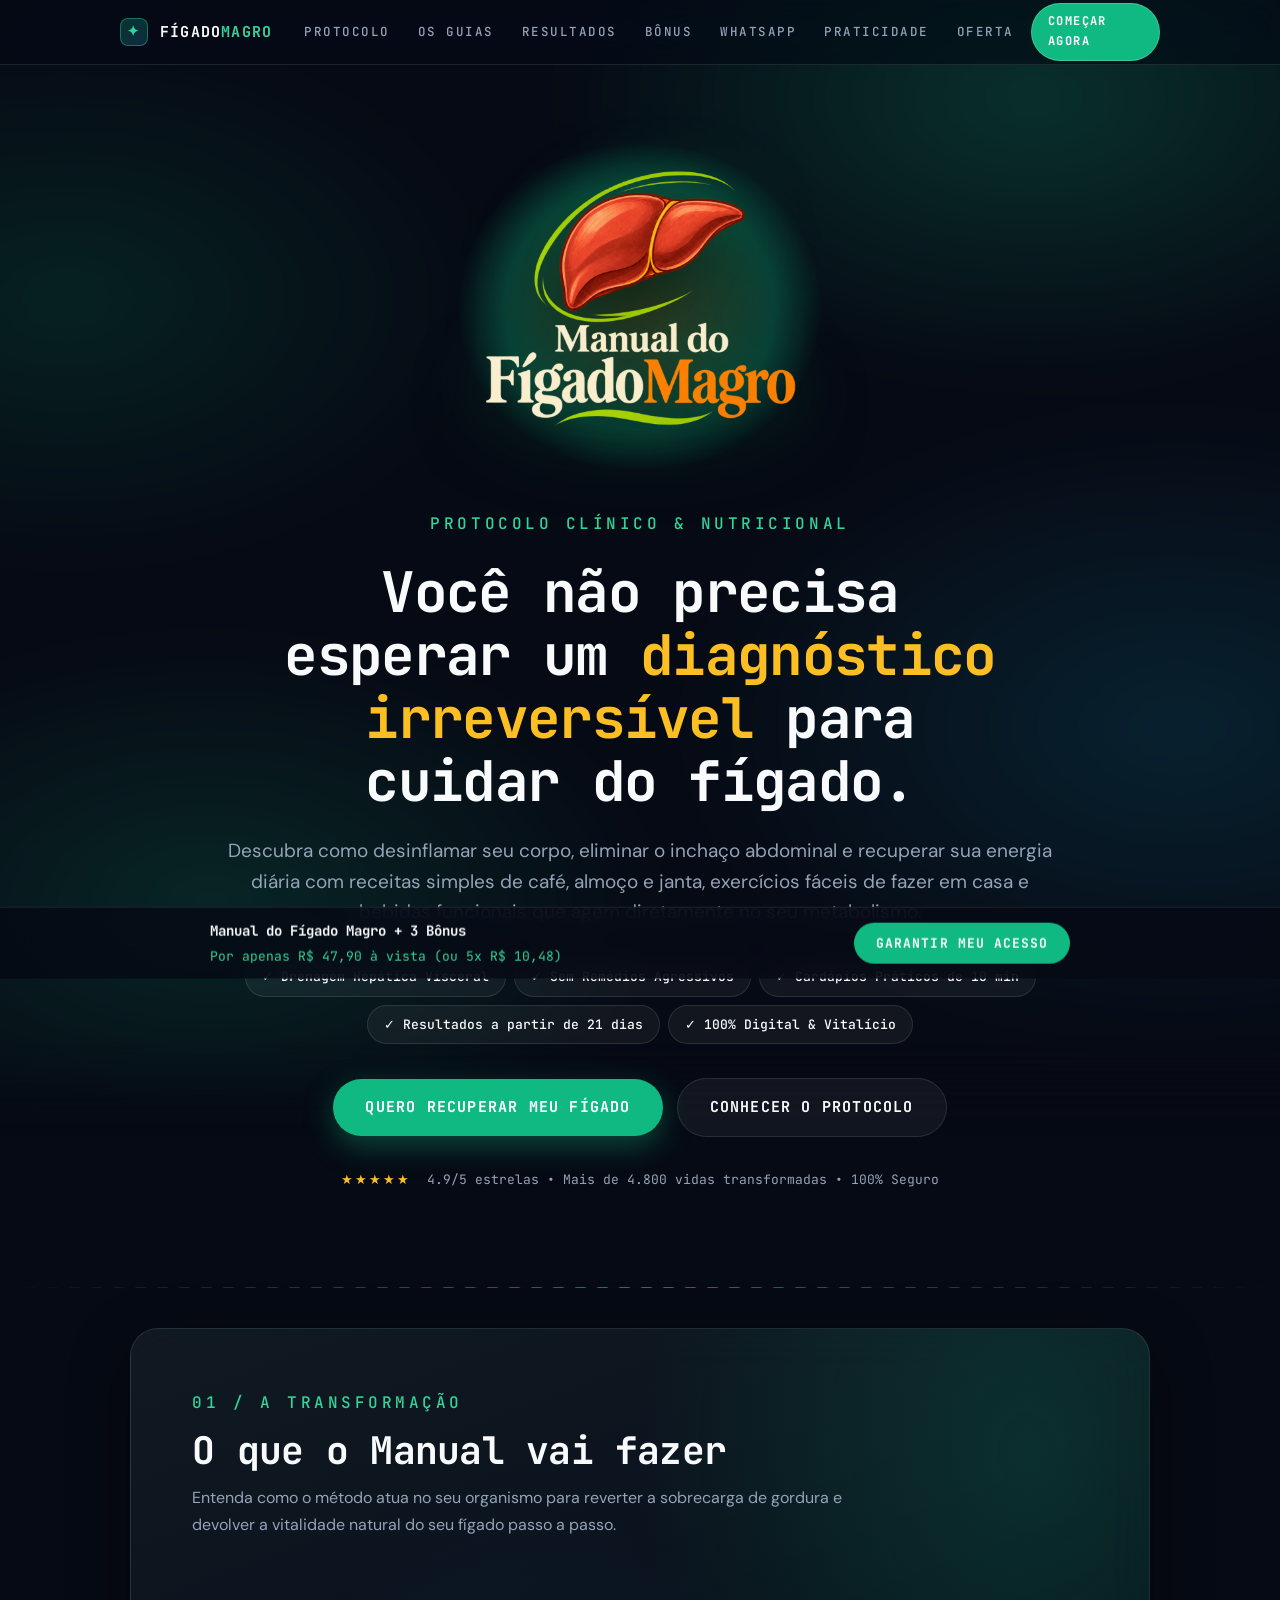
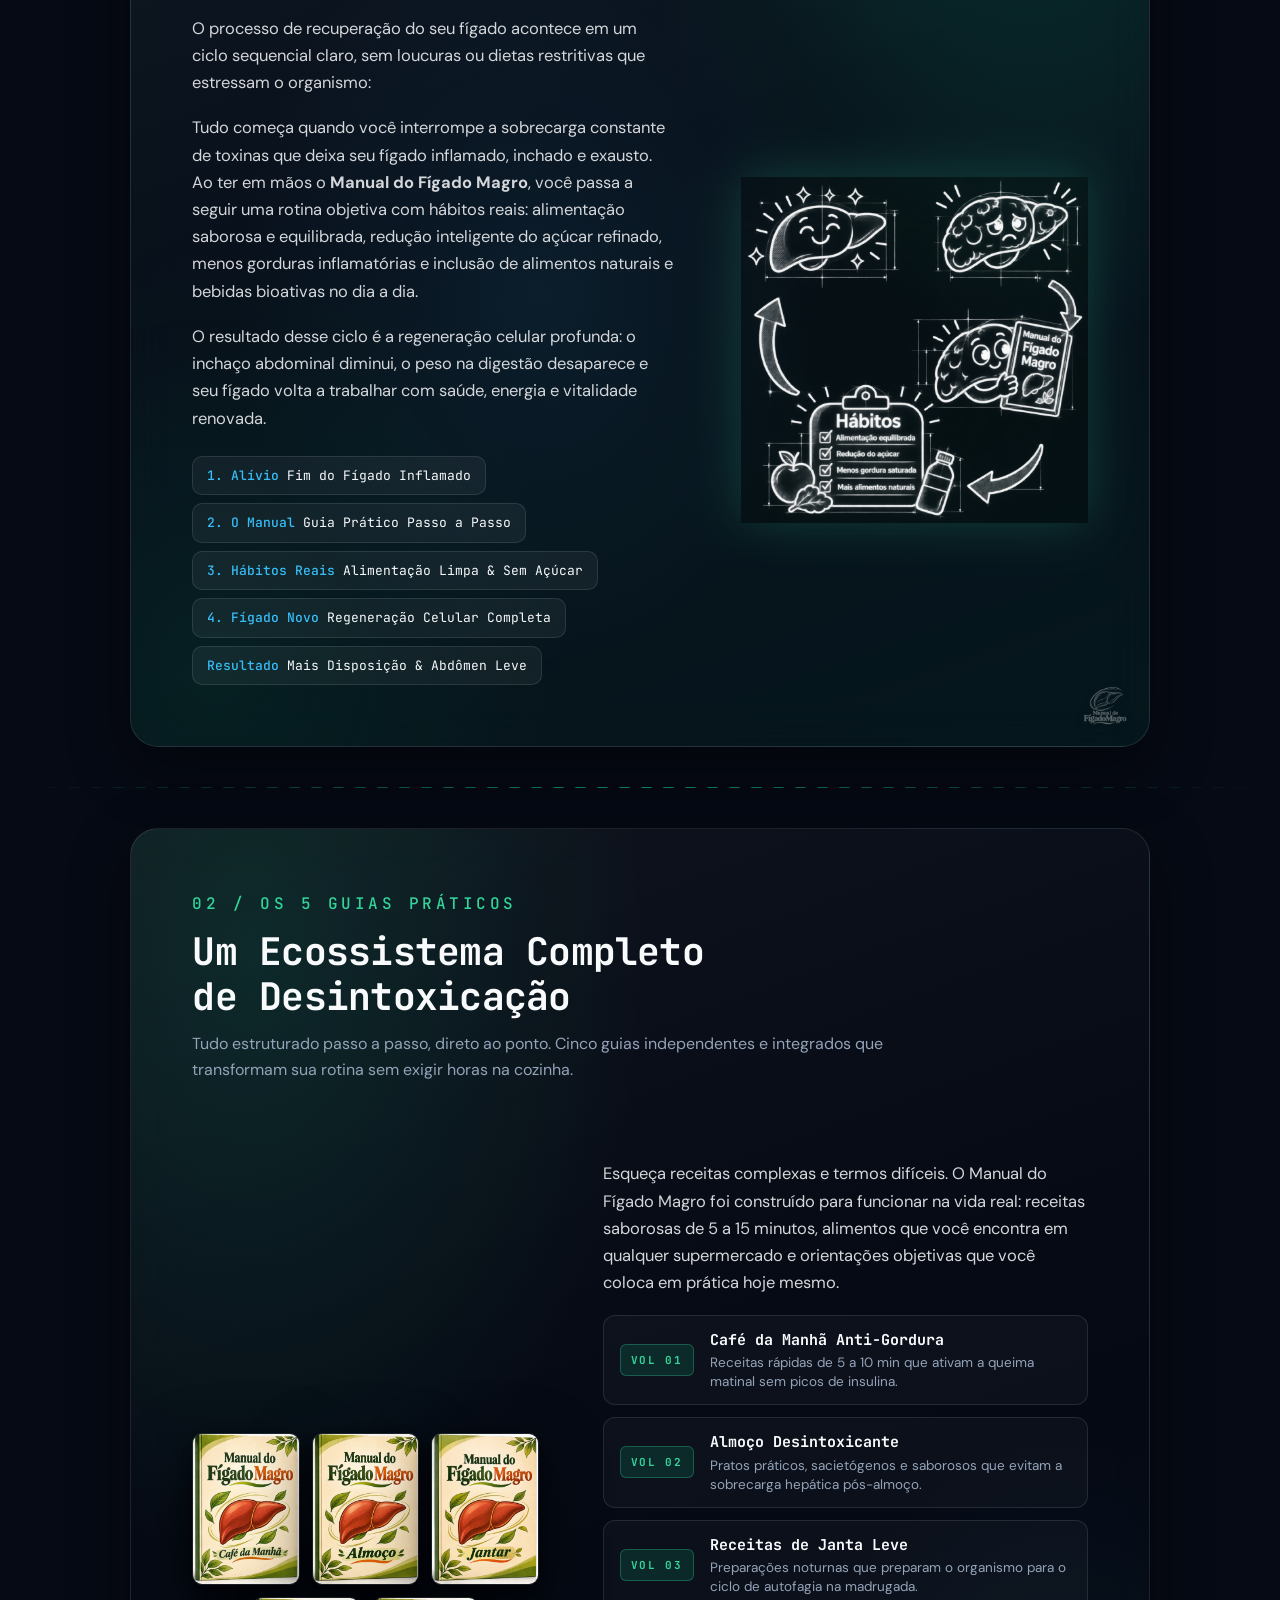
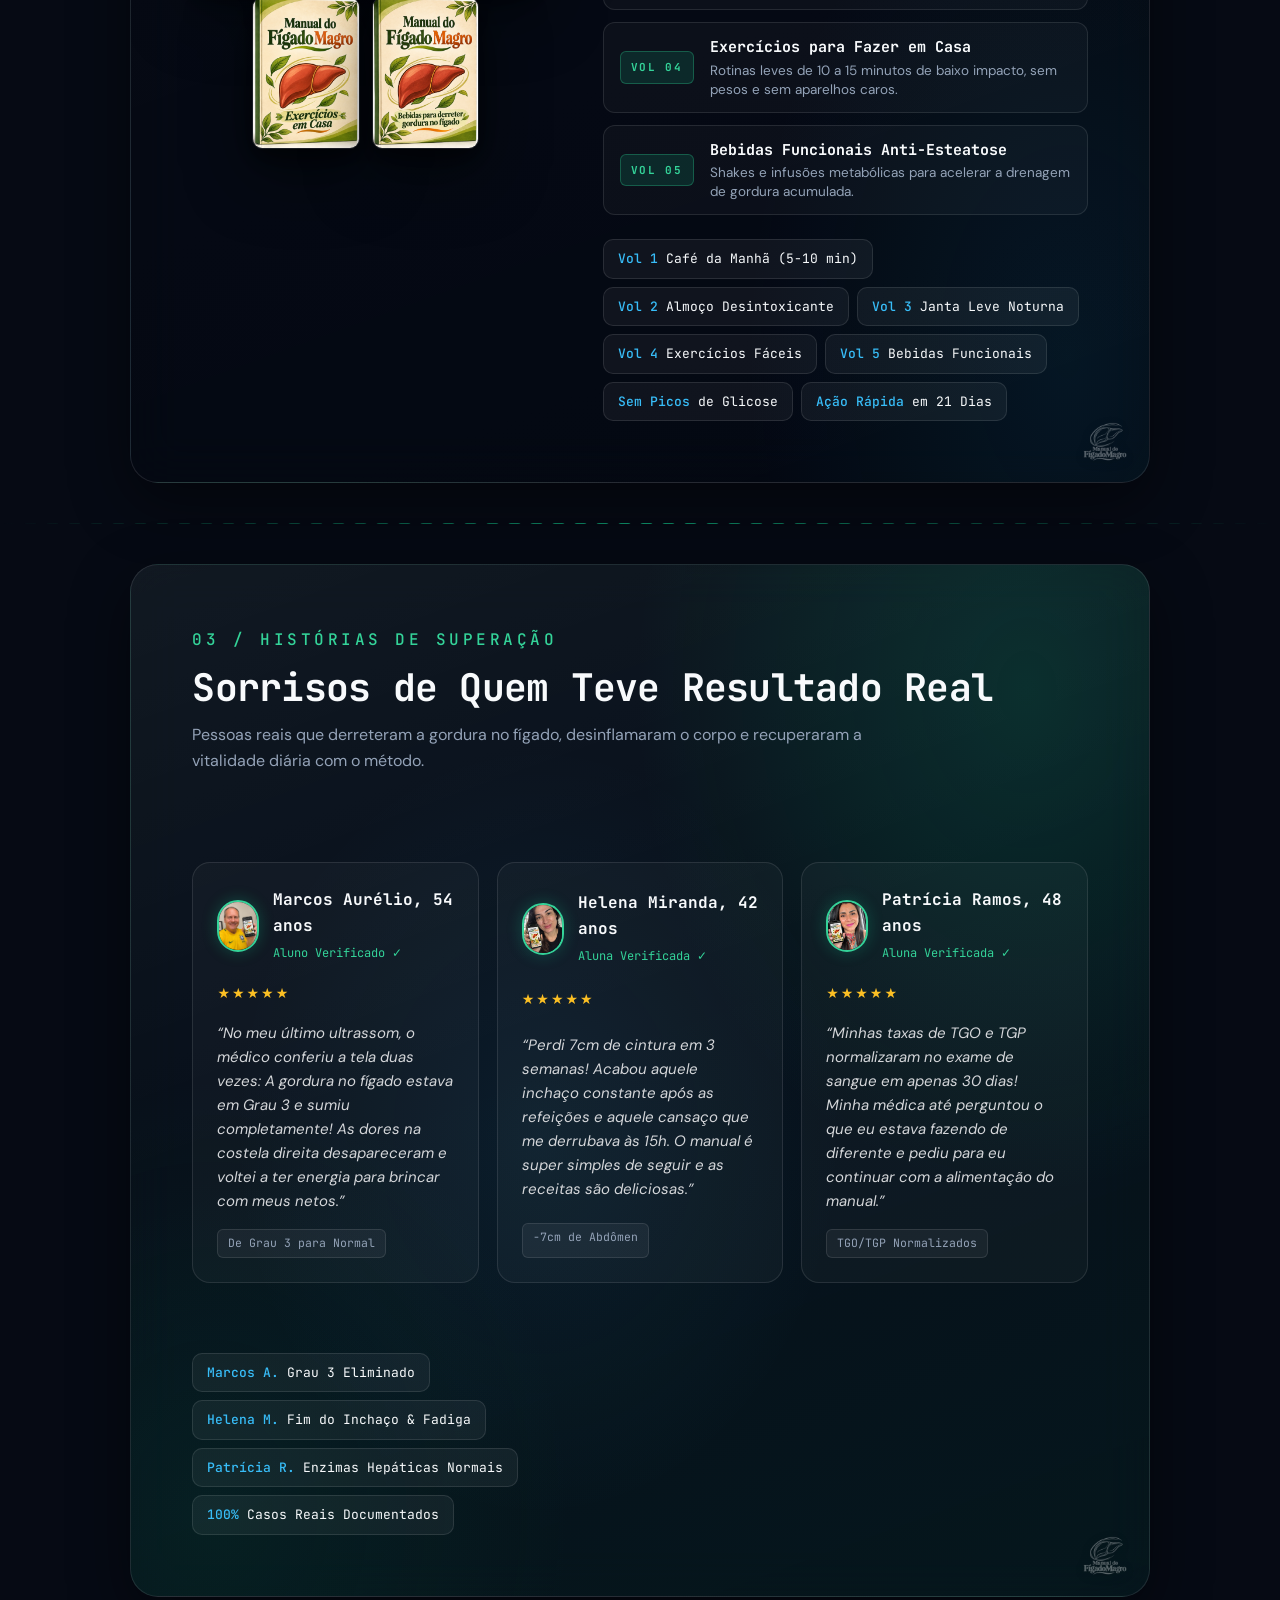
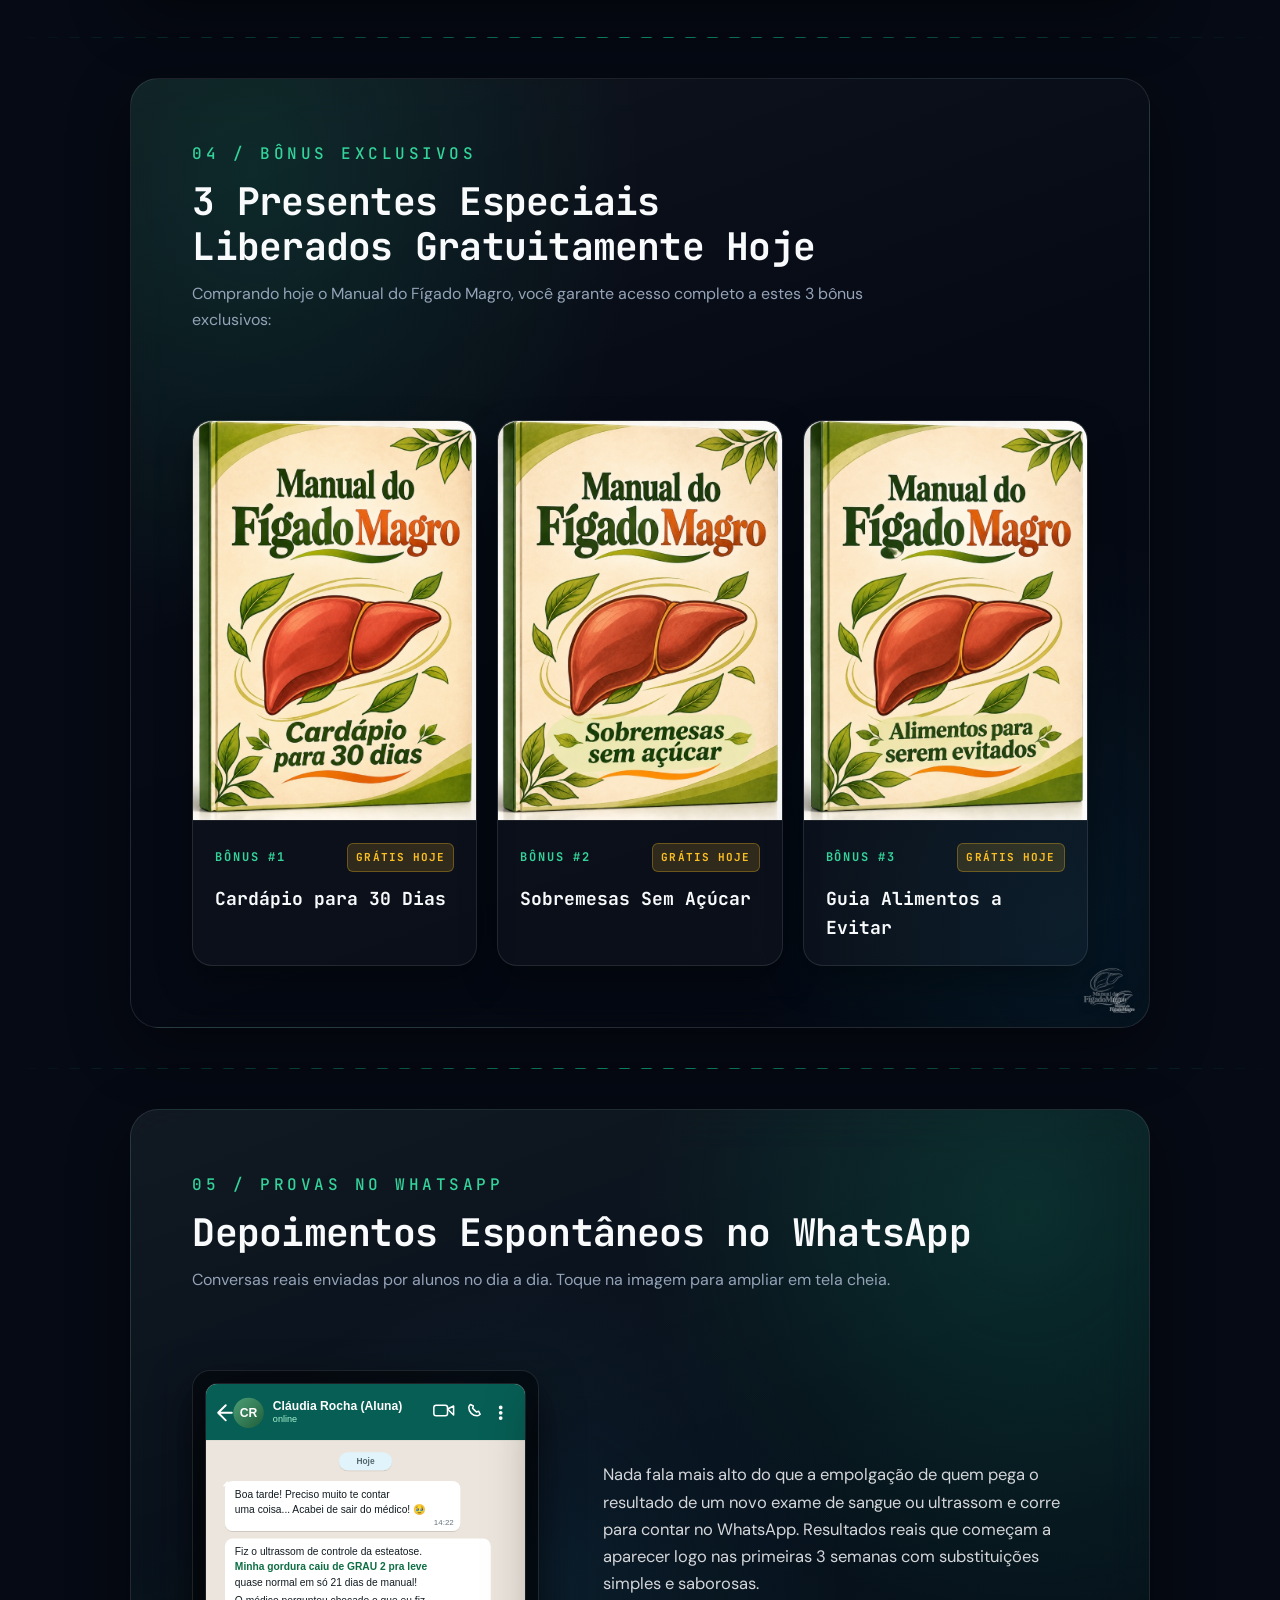
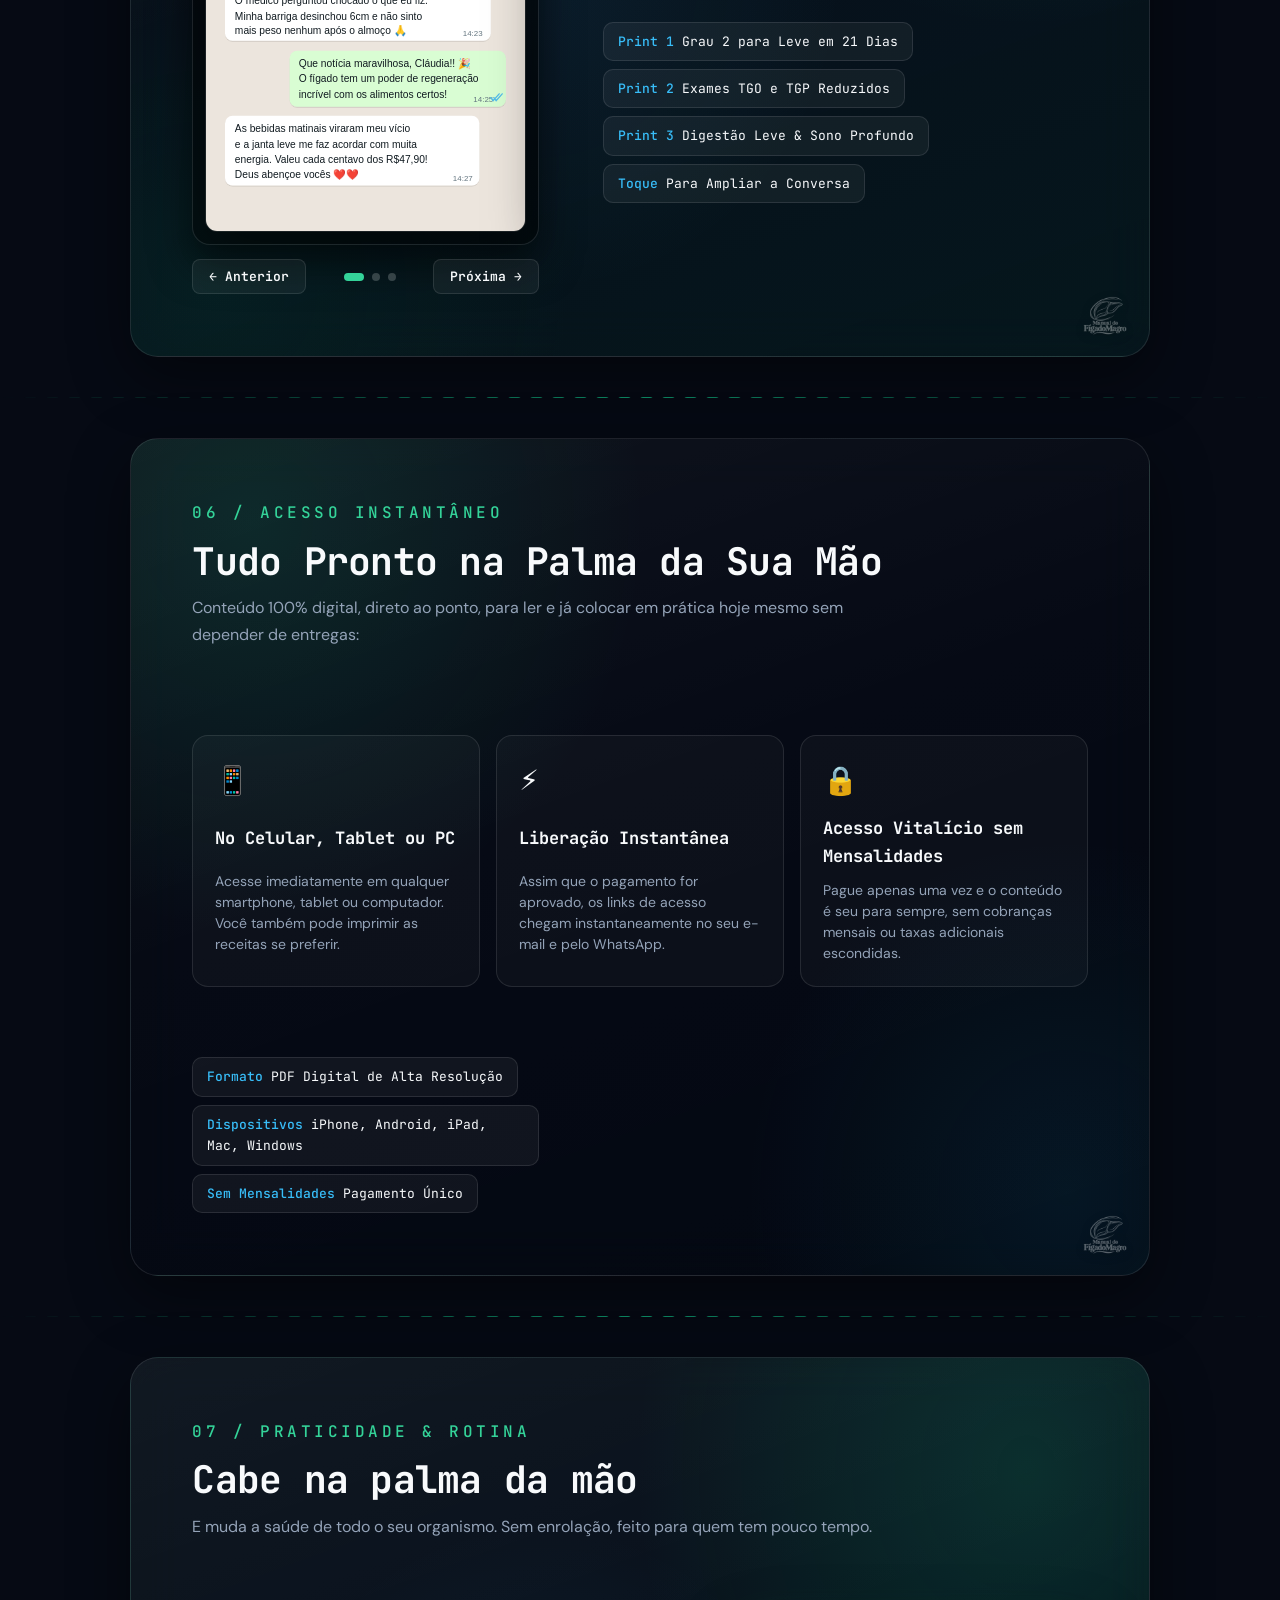
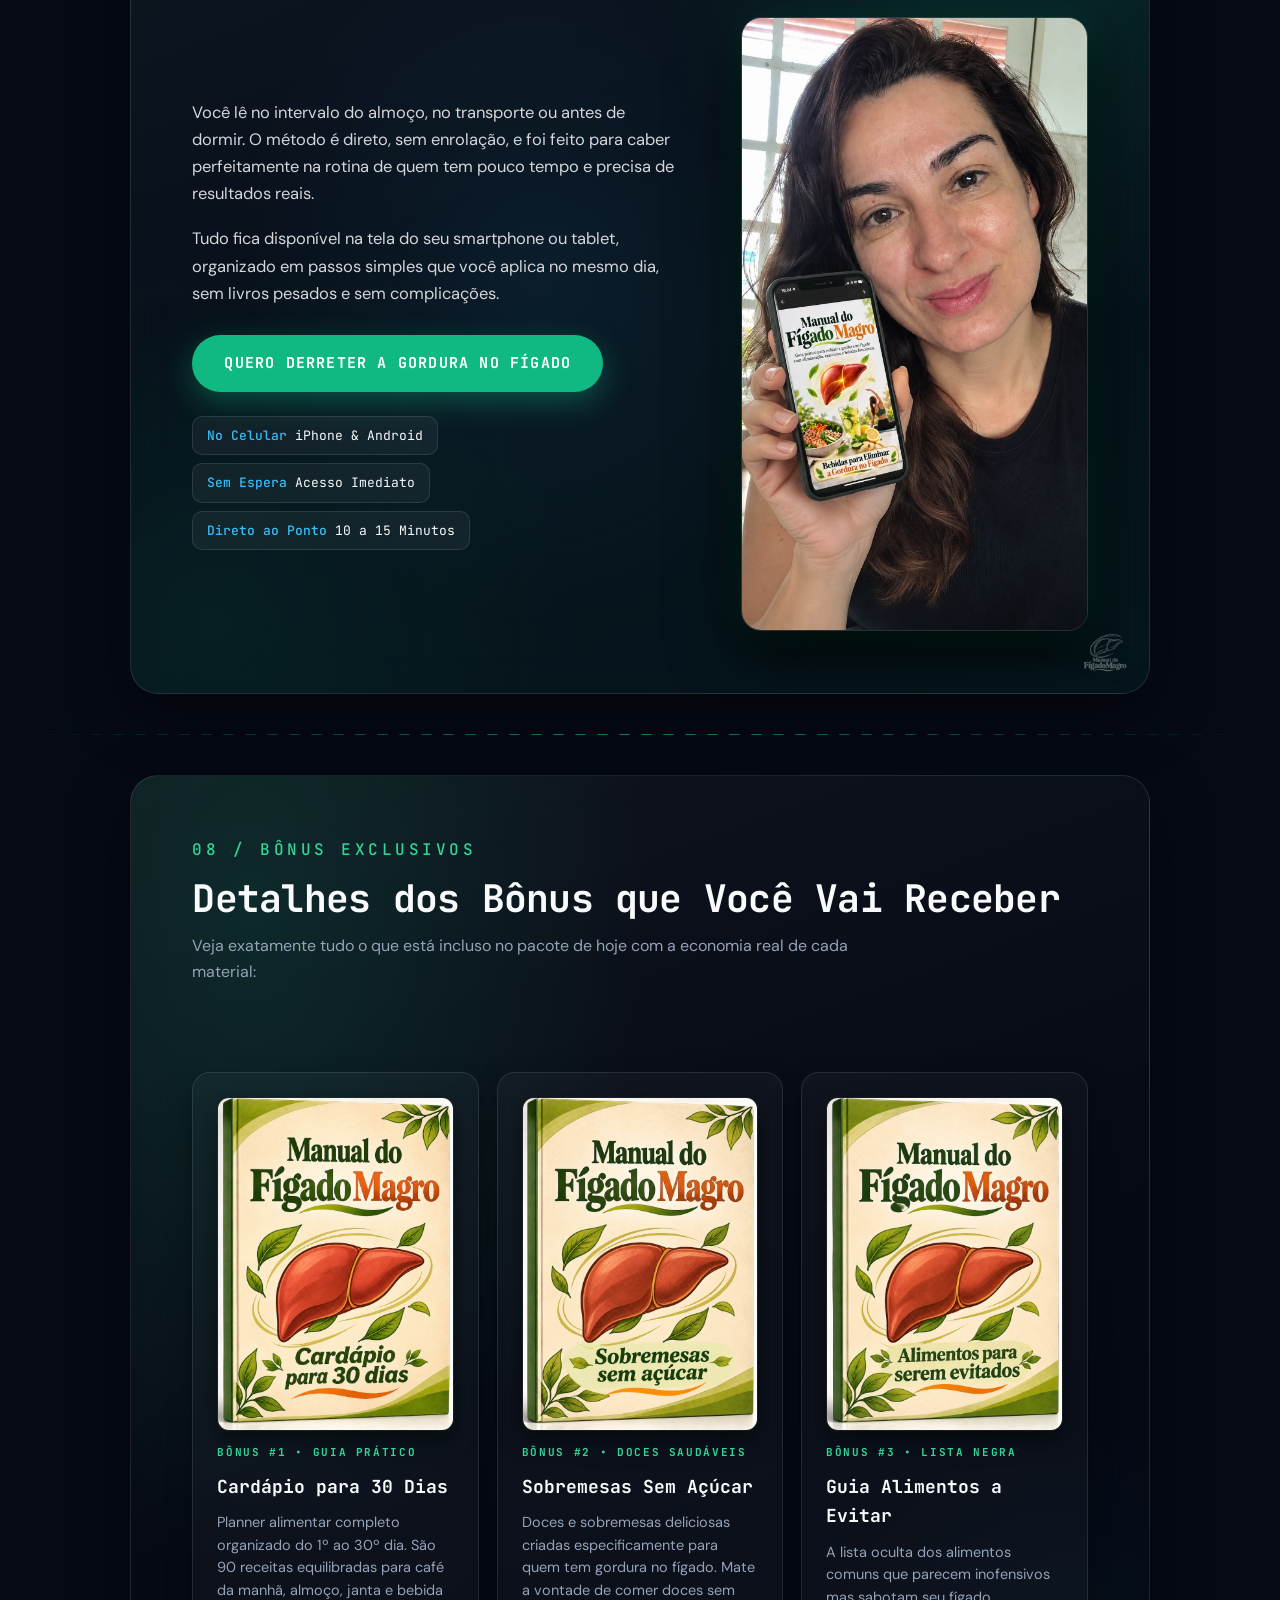
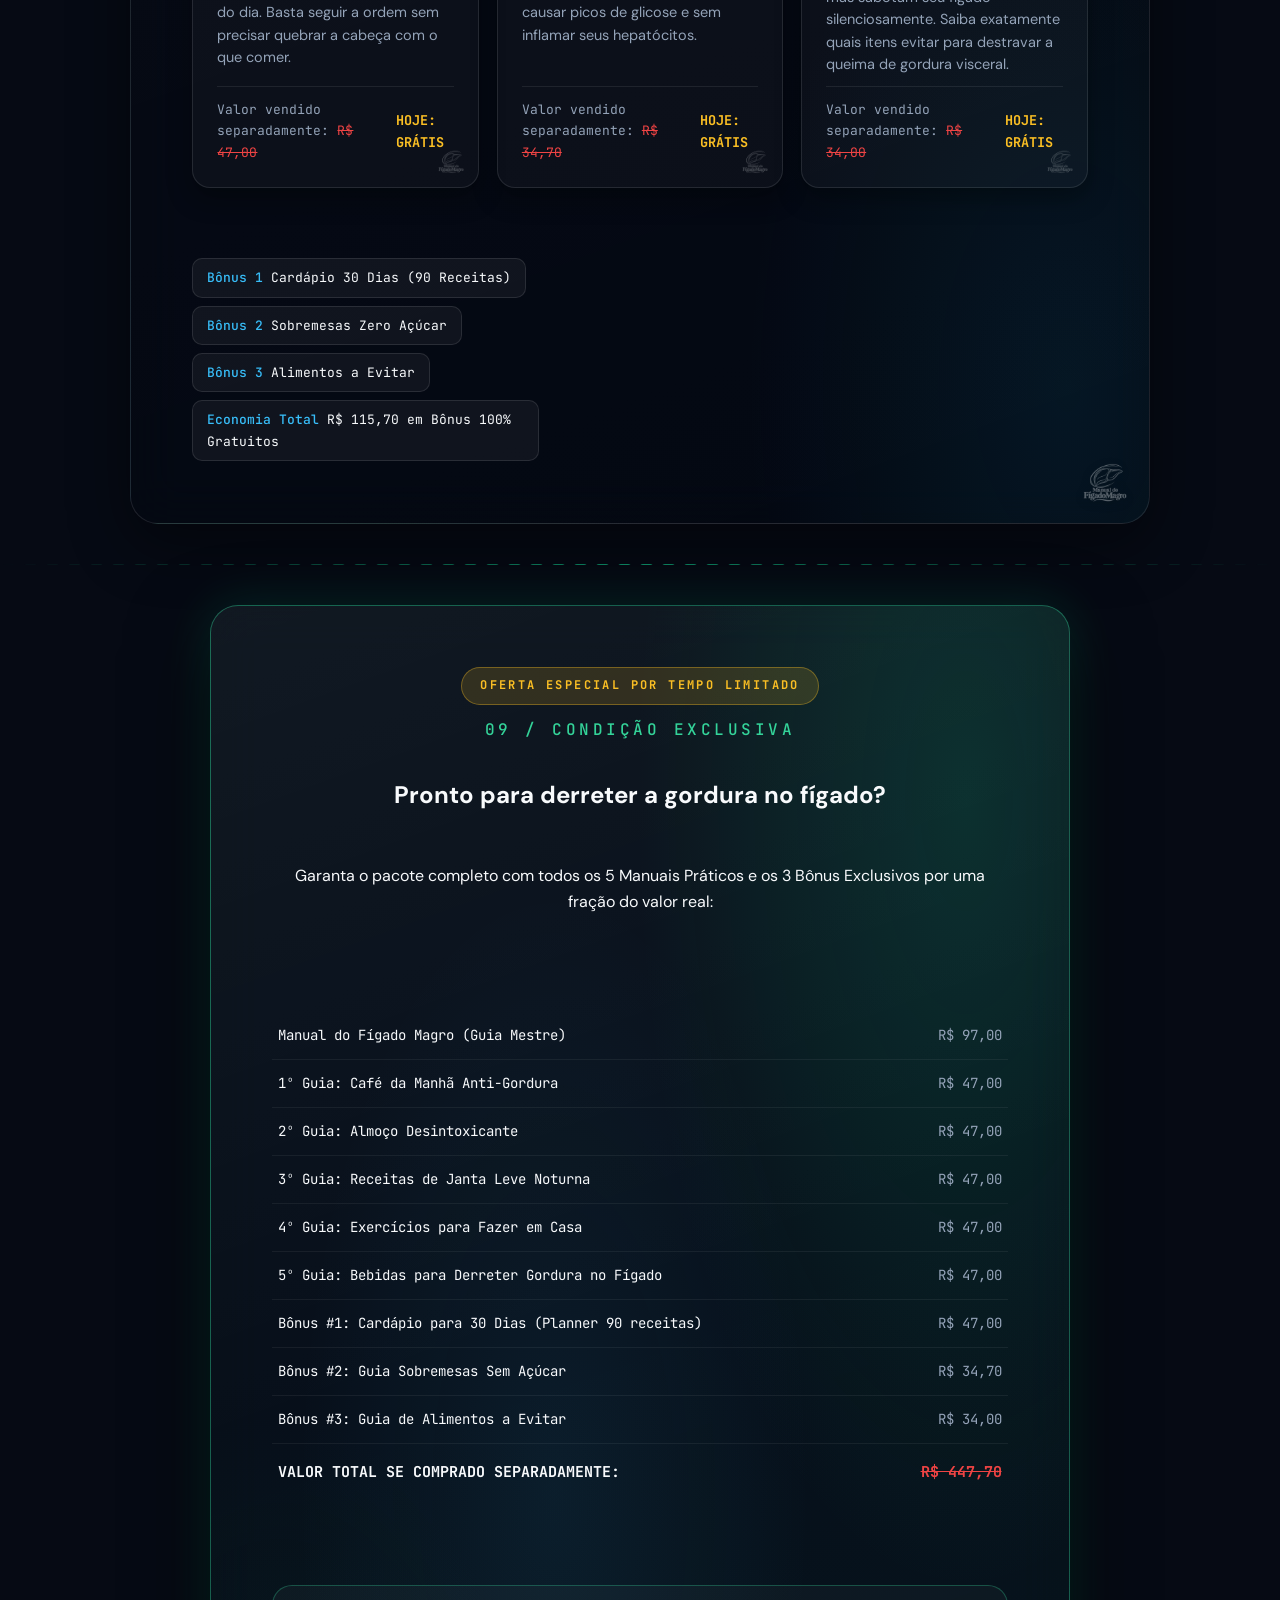
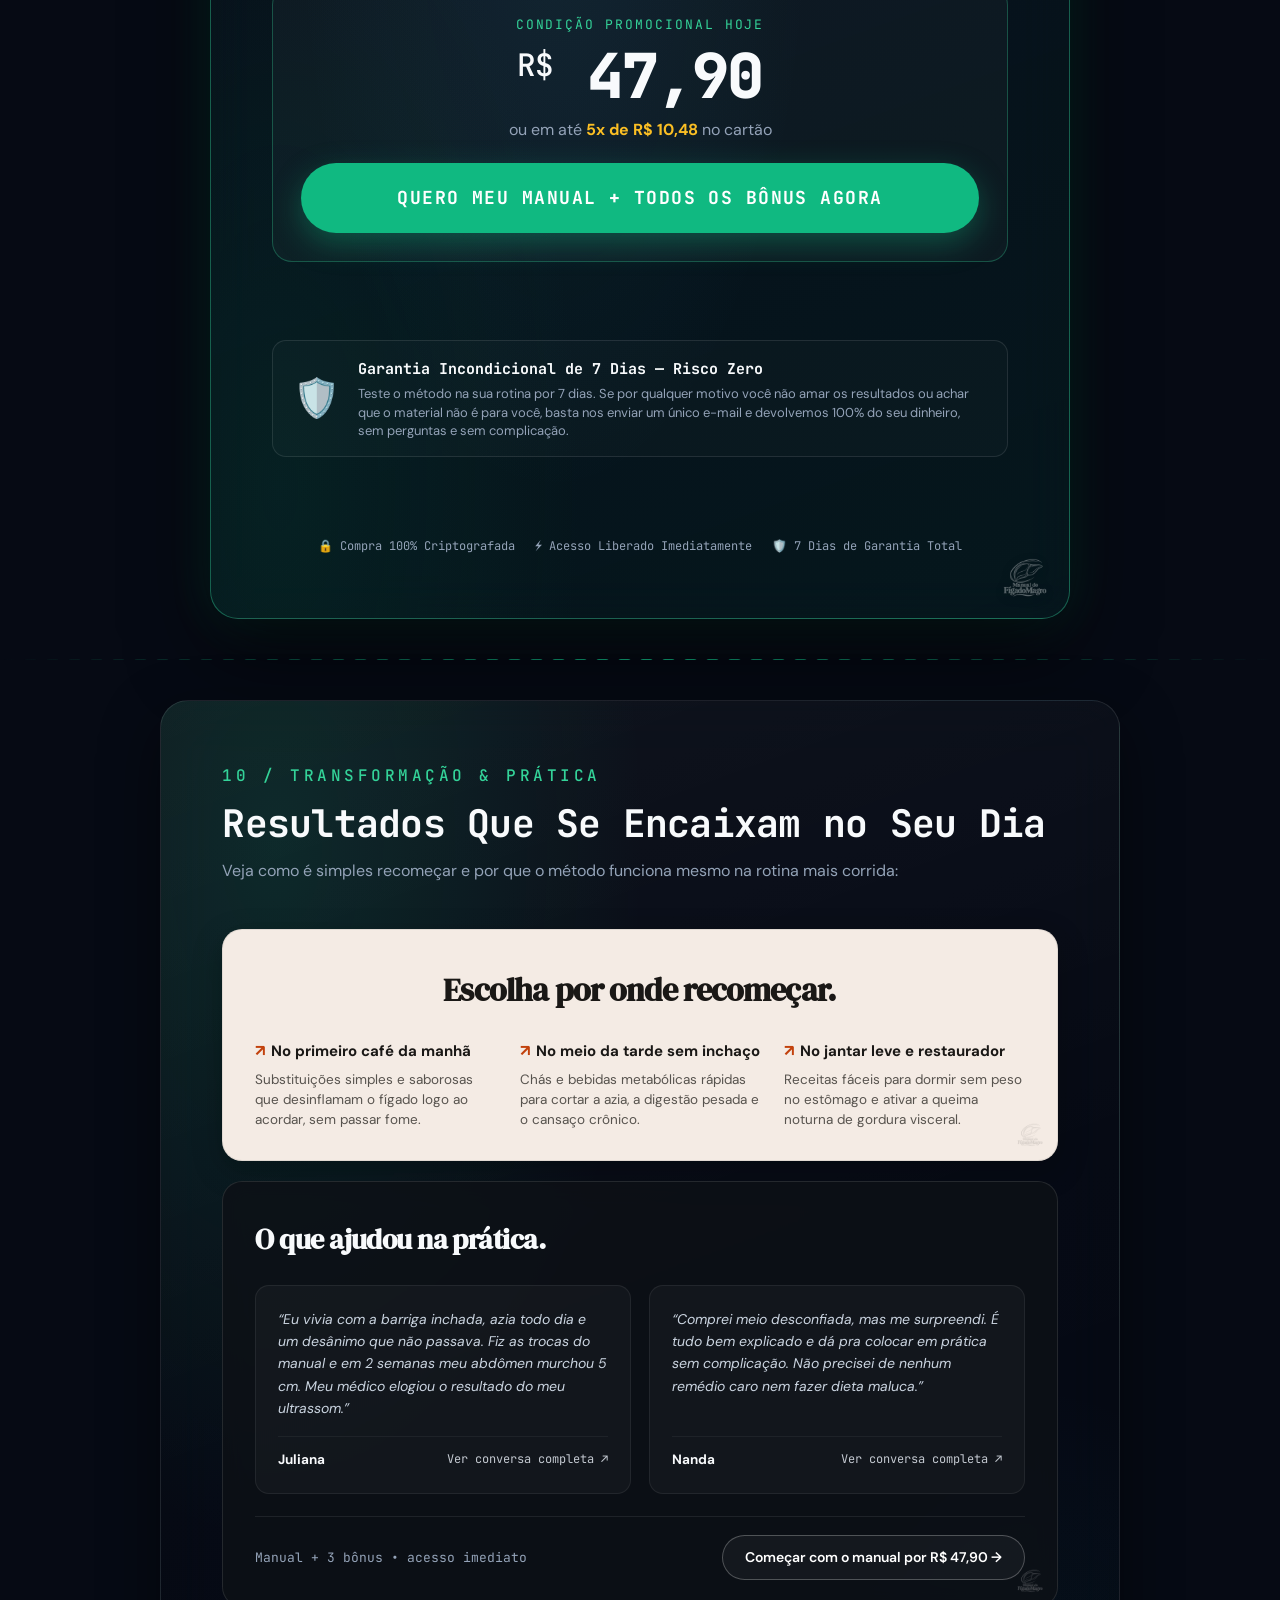
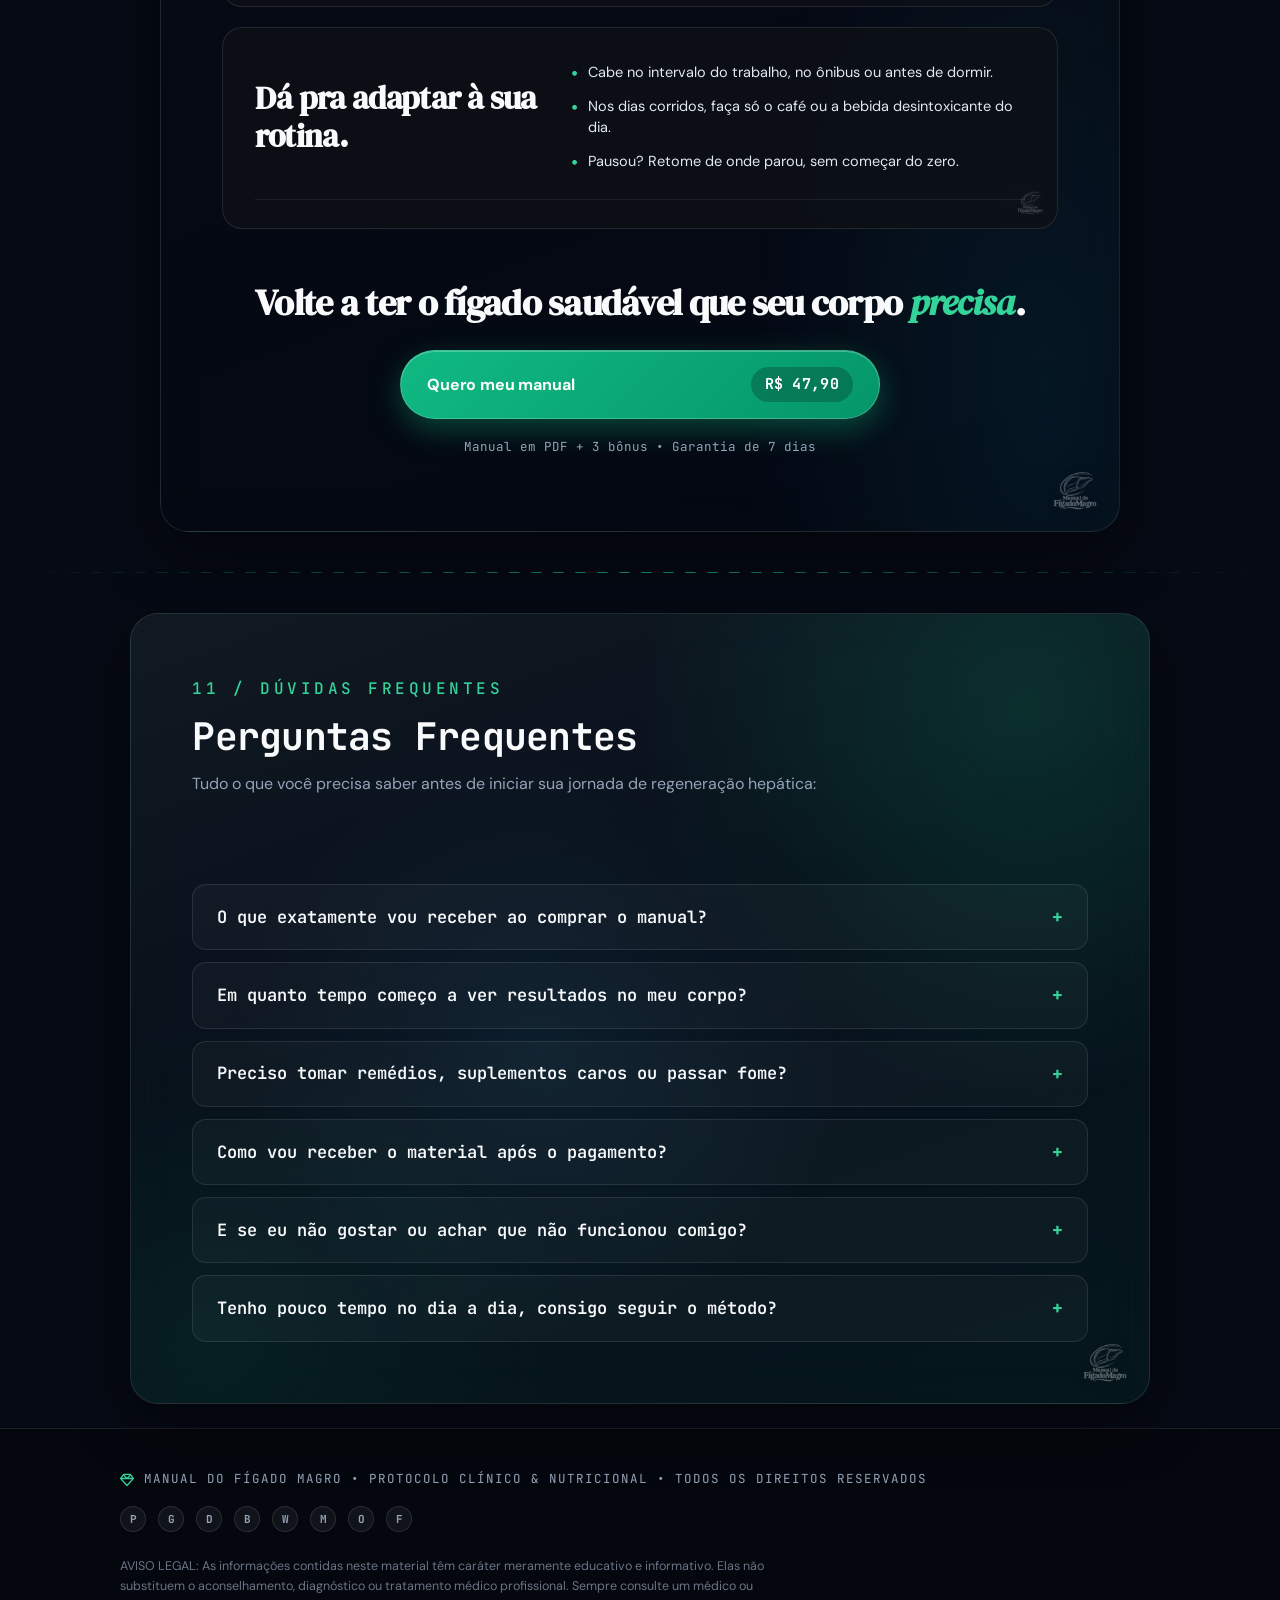
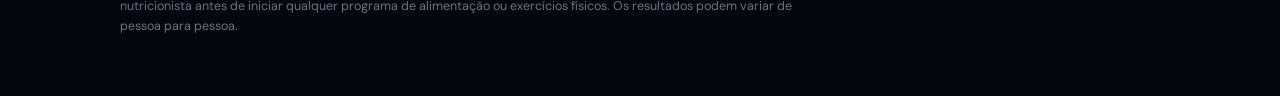
==== commit 2d25832f: "Add files via upload" ====
--- a/index.html
+++ b/index.html
@@ -3,19 +3,16 @@
 
 <head>
   <meta charset="UTF-8">
-  <meta name="viewport" content="width=device-width, initial-scale=1.0, maximum-scale=5.0, viewport-fit=cover">
-  <meta name="theme-color" content="#0C1812">
-  <meta name="apple-mobile-web-app-capable" content="yes">
-  <meta name="apple-mobile-web-app-status-bar-style" content="black-translucent">
+  <meta name="viewport" content="width=device-width, initial-scale=1.0">
+  <title></title>
   <meta name="description"
-    content="Manual do Fígado Magro: O guia prático para reduzir a gordura no fígado com alimentação saudável (café da manhã, almoço, janta), exercícios fáceis para fazer em casa e bebidas funcionais.">
-  <title>Manual do Fígado Magro — O Guia Oficial para Reduzir a Gordura no Fígado</title>
-
-  <!-- Google Fonts: Playfair Display + Inter (idêntico ao site de referência) -->
+    content="Descubra como desinflamar seu corpo, eliminar o inchaço abdominal e recuperar sua energia com receitas simples e práticas para o fígado.">
+
+  <!-- Fontes do 3Moons: DM Sans & JetBrains Mono -->
   <link rel="preconnect" href="https://fonts.googleapis.com">
   <link rel="preconnect" href="https://fonts.gstatic.com" crossorigin>
   <link
-    href="https://fonts.googleapis.com/css2?family=Playfair+Display:ital,wght@0,600;0,700;0,800;1,600;1,700&family=Inter:wght@400;500;600;700;800&display=swap"
+    href="https://fonts.googleapis.com/css2?family=DM+Sans:ital,opsz,wght@0,9..40,400;0,9..40,500;0,9..40,700;1,9..40,400&family=DM+Serif+Display:ital@0;1&family=JetBrains+Mono:ital,wght@0,400;0,500;0,600;0,700;1,400&display=swap"
     rel="stylesheet">
 
   <link rel="stylesheet" href="style.css">
@@ -23,793 +20,888 @@
 
 <body>
 
-  <!-- ==========================================================================
-       SEÇÃO 1: HERO SECTION (ESTILO ESPOSA DESEJADA)
-       ========================================================================== -->
-  <section class="s2">
-    <div class="s3">
-      <div class="s4">
-        <h1 class="s5">
-          Você não precisa esperar um diagnóstico <em class="s6">irreversível</em> para cuidar do <em class="s6">fígado</em>.
-        </h1>
-
-        <p class="s7">
+  <!-- ======================================================================
+       HEADER / TOPBAR (FROSTED GLASS)
+       ====================================================================== -->
+  <header class="topbar">
+    <div class="wrap">
+      <a href="#" class="brand" aria-label="Manual do Fígado Magro">
+        <span class="brand-badge">✦</span>
+        <span class="brand-text">Fígado<span>Magro</span></span>
+      </a>
+
+      <nav class="nav" aria-label="Navegação Principal">
+        <a href="#protocolo">Protocolo</a>
+        <a href="#volumes">Os Guias</a>
+        <a href="#depoimentos">Resultados</a>
+        <a href="#bonus">Bônus</a>
+        <a href="#whatsapp">WhatsApp</a>
+        <a href="#praticidade">Praticidade</a>
+        <a href="#oferta">Oferta</a>
+        <a href="#faq">Dúvidas</a>
+      </nav>
+
+      <a href="#oferta" class="topbar-cta">Começar Agora</a>
+    </div>
+  </header>
+
+  <main>
+    <!-- ====================================================================
+         HERO SECTION (3MOONS STYLE)
+         ==================================================================== -->
+    <section class="hero" id="inicio">
+      <div class="wrap">
+        <figure class="mascot">
+          <img src="images/hero-topo.png" width="340" height="340" alt="Manual do Fígado Magro">
+        </figure>
+
+        <div class="eyebrow">Protocolo Clínico & Nutricional</div>
+
+        <h1 class="tagline">Você não precisa esperar um <em>diagnóstico irreversível</em> para cuidar do fígado.</h1>
+
+        <p class="intro">
           Descubra como desinflamar seu corpo, eliminar o inchaço abdominal e recuperar sua energia diária com receitas
-          simples de <strong>café, almoço e janta</strong>, <strong>exercícios fáceis de fazer em casa</strong> e
-          <strong>bebidas funcionais</strong>.
+          simples de café, almoço e janta, exercícios fáceis de fazer em casa e bebidas funcionais que agem diretamente
+          no seu metabolismo.
         </p>
 
-        <div class="s8">
-          <a href="#oferta" class="s9">Quero derreter a gordura no fígado</a>
-          <div class="s10">
-            <span class="s11">
-              <svg width="16" height="16" viewBox="0 0 24 24" fill="none" stroke="#10B981" stroke-width="2"
-                stroke-linecap="round" stroke-linejoin="round" aria-hidden="true">
-                <rect x="3" y="11" width="18" height="11" rx="2" ry="2"></rect>
-                <path d="M7 11V7a5 5 0 0 1 10 0v4"></path>
-              </svg>
-              Compra 100% segura
-            </span>
-            <span class="s11">
-              <svg width="16" height="16" viewBox="0 0 24 24" fill="none" stroke="#10B981" stroke-width="2"
-                stroke-linecap="round" stroke-linejoin="round" aria-hidden="true">
-                <path d="M13 2 3 14h9l-1 8 10-12h-9l1-8z"></path>
-              </svg>
-              Acesso imediato
-            </span>
-            <span class="s11">
-              <svg width="16" height="16" viewBox="0 0 24 24" fill="none" stroke="#10B981" stroke-width="2"
-                stroke-linecap="round" stroke-linejoin="round" aria-hidden="true">
-                <path d="M12 22s8-4 8-10V5l-8-3-8 3v7c0 6 8 10 8 10z"></path>
-              </svg>
-              Garantia de 7 dias
-            </span>
-          </div>
-        </div>
-      </div>
-
-      <div class="hero-mock">
-        <img src="images/capa-mestre.jpg" alt="Manual do Fígado Magro - Guia Completo" class="hero-img"
-          fetchpriority="high">
-      </div>
-    </div>
-  </section>
-
-  <!-- ==========================================================================
-       SEÇÃO 2: RESULTADOS REAIS (LIGHT CREAM)
-       ========================================================================== -->
-  <section class="s81">
-    <div class="s90">
-      <div>
-        <h2 class="s91">Sorriso de quem teve resultado</h2>
-        <p class="s91-sub">Pessoas que derreteram a gordura no fígado e se sentem bem novamente</p>
-      </div>
-
-      <div class="results-grid">
-        <!-- Depoimento 1 -->
-        <div class="result-card">
-          <div class="result-photo-wrap">
-            <img src="images/depoimento-foto-1.jpg" alt="Marcos Aurélio com o Manual do Fígado Magro" class="result-photo" loading="lazy">
-            <span class="result-photo-badge">Aluno Verificado ✓</span>
-          </div>
-          <div class="result-stars">★★★★★</div>
-          <p class="result-text">
-            “No meu último ultrassom, o médico conferiu a tela duas vezes: A gordura no fígado estava em Grau 3 e
-            sumiu completamente! As receitas de almoço são fáceis e as bebidas desincharam minha barriga em 10 dias.
-            Valeu cada centavo!”
+        <ul class="tags" aria-label="Diferenciais do método">
+          <li><span>✓ Drenagem Hepática Visceral</span></li>
+          <li><span>✓ Sem Remédios Agressivos</span></li>
+          <li><span>✓ Cardápios Práticos de 10 min</span></li>
+          <li><span>✓ Resultados a partir de 21 dias</span></li>
+          <li><span>✓ 100% Digital & Vitalício</span></li>
+        </ul>
+
+        <div class="hero-actions">
+          <a href="#oferta" class="btn">Quero Recuperar Meu Fígado</a>
+          <a href="#protocolo" class="btn ghost">Conhecer o Protocolo</a>
+        </div>
+
+        <div class="hero-trust">
+          <span class="stars">★★★★★</span>
+          <span>4.9/5 estrelas • Mais de 4.800 vidas transformadas • 100% Seguro</span>
+        </div>
+      </div>
+    </section>
+
+    <div class="seam"></div>
+
+    <!-- ====================================================================
+         PAINEL 1: O QUE O MANUAL VAI FAZER (CICLO DE TRANSFORMAÇÃO)
+         ==================================================================== -->
+    <section class="panel flip" id="protocolo" aria-labelledby="h-protocolo">
+      <div class="wrap">
+        <div class="sec-head">
+          <div class="eyebrow">01 / A Transformação</div>
+          <h2 id="h-protocolo">O que o Manual vai fazer</h2>
+          <p class="sub">Entenda como o método atua no seu organismo para reverter a sobrecarga de gordura e devolver a vitalidade natural do seu fígado passo a passo.</p>
+        </div>
+
+        <figure class="gesso">
+          <img src="images/ciclo-transformacao.png" width="440" height="440" loading="lazy"
+            alt="Ciclo de transformação: do fígado inflamado à restauração completa com o Manual">
+        </figure>
+
+        <div class="text">
+          <p>
+            O processo de recuperação do seu fígado acontece em um ciclo sequencial claro, sem loucuras ou dietas restritivas que estressam o organismo:
           </p>
-          <div class="result-author">
-            <div class="result-info">
-              <h5>Marcos Aurélio, 54 anos</h5>
-            </div>
-          </div>
-        </div>
-
-        <!-- Depoimento 2 -->
-        <div class="result-card">
-          <div class="result-photo-wrap">
-            <img src="images/depoimento-foto-2.jpg" alt="Helena Miranda com o Manual do Fígado Magro" class="result-photo" loading="lazy">
-            <span class="result-photo-badge">Aluna Verificada ✓</span>
-          </div>
-          <div class="result-stars">★★★★★</div>
-          <p class="result-text">
-            “Eu acordava todos os dias com a boca amarga e sem energia. O guia de café da manhã e os exercícios fáceis
-            mudaram a minha rotina. Hoje durmo a noite inteira sem sentir o refluxo!”
+          <p>
+            Tudo começa quando você interrompe a sobrecarga constante de toxinas que deixa seu fígado inflamado, inchado e exausto. Ao ter em mãos o <strong>Manual do Fígado Magro</strong>, você passa a seguir uma rotina objetiva com hábitos reais: alimentação saborosa e equilibrada, redução inteligente do açúcar refinado, menos gorduras inflamatórias e inclusão de alimentos naturais e bebidas bioativas no dia a dia.
           </p>
-          <div class="result-author">
-            <div class="result-info">
-              <h5>Helena Miranda, 42 anos</h5>
-            </div>
-          </div>
-        </div>
-
-        <!-- Depoimento 3 -->
-        <div class="result-card">
-          <div class="result-photo-wrap">
-            <img src="images/depoimento-foto-3.jpg" alt="Patrícia Ramos com o Manual do Fígado Magro" class="result-photo" loading="lazy">
-            <span class="result-photo-badge">Aluna Verificada ✓</span>
-          </div>
-          <div class="result-stars">★★★★★</div>
-          <p class="result-text">
-            “Meu TGP estava em 84 e o TGO em 76. Já estava apavorada com medo do fígado piorar. Usei os 5 guias do Manual
-            do Fígado Magro e quando repeti os exames depois de 3 semanas, as taxas normalizaram completamente.”
+          <p>
+            O resultado desse ciclo é a regeneração celular profunda: o inchaço abdominal diminui, o peso na digestão desaparece e seu fígado volta a trabalhar com saúde, energia e vitalidade renovada.
           </p>
-          <div class="result-author">
-            <div class="result-info">
-              <h5>Patrícia Ramos, 48 anos</h5>
-            </div>
-          </div>
-        </div>
-      </div>
-    </div>
-  </section>
-
-  <!-- ==========================================================================
-       SEÇÃO 3: APRESENTANDO O MANUAL (DARK FOREST)
-       ========================================================================== -->
-  <section class="s48">
-    <div class="pres">
-      <div class="pres-head">
-        <p class="s78">Apresentando</p>
-        <h2 class="s79">Você recebe um passo a passo completo pra recomeçar.</h2>
-      </div>
-
-      <div class="pres-grid">
-        <figure class="pres-card">
-          <figcaption class="pres-label">01 / O MANUAL CENTRAL</figcaption>
-          <img loading="lazy" src="images/capa-mestre.jpg" alt="Manual do Fígado Magro" class="pres-img">
+
+          <ul class="specs" aria-label="Etapas da transformação">
+            <li><b>1. Alívio</b> Fim do Fígado Inflamado</li>
+            <li><b>2. O Manual</b> Guia Prático Passo a Passo</li>
+            <li><b>3. Hábitos Reais</b> Alimentação Limpa & Sem Açúcar</li>
+            <li><b>4. Fígado Novo</b> Regeneração Celular Completa</li>
+            <li><b>Resultado</b> Mais Disposição & Abdômen Leve</li>
+          </ul>
+        </div>
+
+        <img src="images/logo-watermark.png" class="panel-watermark" alt="Manual do Fígado Magro" width="44" height="44" loading="lazy">
+      </div>
+    </section>
+
+    <div class="seam"></div>
+
+    <!-- ====================================================================
+         PAINEL 2: OS 5 GUIAS PRÁTICOS (PADRÃO #MULTI-PLATFORM)
+         ==================================================================== -->
+    <section class="panel" id="volumes" aria-labelledby="h-volumes">
+      <div class="wrap">
+        <div class="sec-head">
+          <div class="eyebrow">02 / Os 5 Guias Práticos</div>
+          <h2 id="h-volumes">Um Ecossistema Completo de Desintoxicação</h2>
+          <p class="sub">Tudo estruturado passo a passo, direto ao ponto. Cinco guias independentes e integrados que
+            transformam sua rotina sem exigir horas na cozinha.</p>
+        </div>
+
+        <figure>
+          <div class="mockup-grid-5">
+            <img src="images/cafe-da-manha.jpg" loading="lazy" alt="Guia Café da Manhã">
+            <img src="images/almoco.jpg" loading="lazy" alt="Guia Almoço">
+            <img src="images/janta.jpg" loading="lazy" alt="Guia Janta">
+            <img src="images/exercicios.jpg" loading="lazy" alt="Guia Exercícios em Casa">
+            <img src="images/bebidas.jpg" loading="lazy" alt="Guia Bebidas para Derreter Gordura">
+          </div>
         </figure>
 
-        <div class="pres-body">
-          <span class="pres-pill">PDF · 5 GUIAS INTEGRADOS</span>
-          <h3 class="pres-title">Manual do Fígado Magro</h3>
-          <p class="pres-sub">Abra o manual e descubra o plano exato para drenar a gordura visceral e regenerar suas
-            células hepáticas de forma natural.</p>
-          <ul class="pres-list">
-            <li>5 guias práticos, objetivos e fáceis de aplicar no dia a dia.</li>
-            <li>Cardápios completos de café da manhã, almoço e janta sem complicação.</li>
-            <li>Exercícios de 10 a 15 minutos em casa e bebidas de ação hepática profunda.</li>
-            <li>Plano estruturado de 21 dias para seguir no seu próprio ritmo.</li>
+        <div class="text">
+          <p>
+            Esqueça receitas complexas e termos difíceis. O Manual do Fígado Magro foi construído para funcionar na vida
+            real: receitas saborosas de 5 a 15 minutos, alimentos que você encontra em qualquer supermercado e
+            orientações objetivas que você coloca em prática hoje mesmo.
+          </p>
+
+          <div class="guides-stack">
+            <div class="guide-item">
+              <span class="guide-vol">Vol 01</span>
+              <div class="guide-info">
+                <h4>Café da Manhã Anti-Gordura</h4>
+                <p>Receitas rápidas de 5 a 10 min que ativam a queima matinal sem picos de insulina.</p>
+              </div>
+            </div>
+            <div class="guide-item">
+              <span class="guide-vol">Vol 02</span>
+              <div class="guide-info">
+                <h4>Almoço Desintoxicante</h4>
+                <p>Pratos práticos, sacietógenos e saborosos que evitam a sobrecarga hepática pós-almoço.</p>
+              </div>
+            </div>
+            <div class="guide-item">
+              <span class="guide-vol">Vol 03</span>
+              <div class="guide-info">
+                <h4>Receitas de Janta Leve</h4>
+                <p>Preparações noturnas que preparam o organismo para o ciclo de autofagia na madrugada.</p>
+              </div>
+            </div>
+            <div class="guide-item">
+              <span class="guide-vol">Vol 04</span>
+              <div class="guide-info">
+                <h4>Exercícios para Fazer em Casa</h4>
+                <p>Rotinas leves de 10 a 15 minutos de baixo impacto, sem pesos e sem aparelhos caros.</p>
+              </div>
+            </div>
+            <div class="guide-item">
+              <span class="guide-vol">Vol 05</span>
+              <div class="guide-info">
+                <h4>Bebidas Funcionais Anti-Esteatose</h4>
+                <p>Shakes e infusões metabólicas para acelerar a drenagem de gordura acumulada.</p>
+              </div>
+            </div>
+          </div>
+
+          <ul class="specs" aria-label="Especificações dos Manuais">
+            <li><b>Vol 1</b> Café da Manhã (5-10 min)</li>
+            <li><b>Vol 2</b> Almoço Desintoxicante</li>
+            <li><b>Vol 3</b> Janta Leve Noturna</li>
+            <li><b>Vol 4</b> Exercícios Fáceis</li>
+            <li><b>Vol 5</b> Bebidas Funcionais</li>
+            <li><b>Sem Picos</b> de Glicose</li>
+            <li><b>Ação Rápida</b> em 21 Dias</li>
           </ul>
         </div>
-      </div>
-    </div>
-  </section>
-
-
-  <!-- ==========================================================================
-       SEÇÃO: PROVAS SOCIAIS EM PRINTS DE CONVERSAS (WHATSAPP)
-       ========================================================================== -->
-  <section class="prints-section">
-    <div class="s170">
-      <div class="s171">
-        <div>
-          <p class="s172">Depoimentos no WhatsApp</p>
-          <h2 class="s173">Mensagens reais de quem transformou o fígado.</h2>
-          <p class="prints-sub">Veja prints de conversas espontâneas enviadas por quem colocou o método em prática:</p>
-        </div>
-
-        <div class="carousel car2" data-autoplay="4000" aria-roledescription="carrossel" aria-label="Depoimentos de quem aplicou o Manual">
-          <div class="car-head">
-            <span class="car-hint">Toque para ampliar a conversa</span>
-            <div class="car-nav">
-              <button type="button" class="car-btn car-prev" aria-label="Anterior">
-                <svg width="20" height="20" viewBox="0 0 24 24" fill="none" stroke="currentColor" stroke-width="2.2" stroke-linecap="round" stroke-linejoin="round" aria-hidden="true">
-                  <path d="M19 12H5"></path><path d="m11 6-6 6 6 6"></path>
-                </svg>
-              </button>
-              <span class="car-count" aria-live="polite">1 de 3</span>
-              <button type="button" class="car-btn car-next" aria-label="Próximo">
-                <svg width="20" height="20" viewBox="0 0 24 24" fill="none" stroke="currentColor" stroke-width="2.2" stroke-linecap="round" stroke-linejoin="round" aria-hidden="true">
-                  <path d="M5 12h14"></path><path d="m13 6 6 6-6 6"></path>
-                </svg>
-              </button>
-            </div>
-          </div>
-
-          <div class="s94 car-track">
-            <!-- Print 1: Cláudia Rocha -->
-            <div class="s174">
-              <img loading="lazy" src="images/print-whatsapp-1.svg" alt="Conversa de WhatsApp com Cláudia Rocha relatando regressão de esteatose grau 2" class="s175">
-              <p class="s176">“Minha gordura caiu de GRAU 2 pra leve em só 21 dias de manual!”</p>
-              <div class="s177">
-                <div class="s178">
-                  <strong class="s179">Cláudia Rocha</strong>
-                  <span class="s180">Aluna · 21 dias de método</span>
+
+        <img src="images/logo-watermark.png" class="panel-watermark" alt="Manual do Fígado Magro" width="44" height="44" loading="lazy">
+      </div>
+    </section>
+
+    <div class="seam"></div>
+
+    <!-- ====================================================================
+         PAINEL 3: DEPOIMENTOS E CASOS REAIS
+         ==================================================================== -->
+    <section class="panel" id="depoimentos" aria-labelledby="h-depoimentos">
+      <div class="wrap">
+        <div class="sec-head">
+          <div class="eyebrow">03 / Histórias de Superação</div>
+          <h2 id="h-depoimentos">Sorrisos de Quem Teve Resultado Real</h2>
+          <p class="sub">Pessoas reais que derreteram a gordura no fígado, desinflamaram o corpo e recuperaram a
+            vitalidade diária com o método.</p>
+        </div>
+
+        <div class="testimonials-grid">
+          <!-- Depoimento 1 -->
+          <div class="t-card">
+            <div class="t-author">
+              <img src="images/depoimento-foto-1.jpg" class="t-avatar" alt="Foto de Marcos Aurélio">
+              <div class="t-meta">
+                <h4>Marcos Aurélio, 54 anos</h4>
+                <span>Aluno Verificado ✓</span>
+              </div>
+            </div>
+            <div class="t-stars">★★★★★</div>
+            <p class="t-quote">
+              “No meu último ultrassom, o médico conferiu a tela duas vezes: A gordura no fígado estava em Grau 3 e
+              sumiu completamente! As dores na costela direita desapareceram e voltei a ter energia para brincar com
+              meus netos.”
+            </p>
+            <span class="t-badge">De Grau 3 para Normal</span>
+          </div>
+
+          <!-- Depoimento 2 -->
+          <div class="t-card">
+            <div class="t-author">
+              <img src="images/depoimento-foto-2.jpg" class="t-avatar" alt="Foto de Helena Miranda">
+              <div class="t-meta">
+                <h4>Helena Miranda, 42 anos</h4>
+                <span>Aluna Verificada ✓</span>
+              </div>
+            </div>
+            <div class="t-stars">★★★★★</div>
+            <p class="t-quote">
+              “Perdi 7cm de cintura em 3 semanas! Acabou aquele inchaço constante após as refeições e aquele cansaço que
+              me derrubava às 15h. O manual é super simples de seguir e as receitas são deliciosas.”
+            </p>
+            <span class="t-badge">-7cm de Abdômen</span>
+          </div>
+
+          <!-- Depoimento 3 -->
+          <div class="t-card">
+            <div class="t-author">
+              <img src="images/depoimento-foto-3.jpg" class="t-avatar" alt="Foto de Patrícia Ramos">
+              <div class="t-meta">
+                <h4>Patrícia Ramos, 48 anos</h4>
+                <span>Aluna Verificada ✓</span>
+              </div>
+            </div>
+            <div class="t-stars">★★★★★</div>
+            <p class="t-quote">
+              “Minhas taxas de TGO e TGP normalizaram no exame de sangue em apenas 30 dias! Minha médica até perguntou o
+              que eu estava fazendo de diferente e pediu para eu continuar com a alimentação do manual.”
+            </p>
+            <span class="t-badge">TGO/TGP Normalizados</span>
+          </div>
+        </div>
+
+        <ul class="specs" aria-label="Resumo dos Resultados">
+          <li><b>Marcos A.</b> Grau 3 Eliminado</li>
+          <li><b>Helena M.</b> Fim do Inchaço & Fadiga</li>
+          <li><b>Patrícia R.</b> Enzimas Hepáticas Normais</li>
+          <li><b>100%</b> Casos Reais Documentados</li>
+        </ul>
+
+        <img src="images/logo-watermark.png" class="panel-watermark" alt="Manual do Fígado Magro" width="44" height="44" loading="lazy">
+      </div>
+    </section>
+
+    <div class="seam"></div>
+
+    <!-- ====================================================================
+         PAINEL 4: OS 3 BÔNUS EXCLUSIVOS (FLIP)
+         ==================================================================== -->
+    <section class="panel flip" id="bonus" aria-labelledby="h-bonus">
+      <div class="wrap">
+        <div class="sec-head">
+          <div class="eyebrow">04 / Bônus Exclusivos</div>
+          <h2 id="h-bonus">3 Presentes Especiais Liberados Gratuitamente Hoje</h2>
+          <p class="sub">Comprando hoje o Manual do Fígado Magro, você garante acesso completo a estes 3 bônus exclusivos:</p>
+        </div>
+
+        <div class="bonuses-grid">
+          <!-- Bônus 1 -->
+          <div class="b-card">
+            <img src="images/bonus-cardapio-30dias.jpg" class="b-cover" alt="1º Bônus: Cardápio para 30 dias">
+            <div class="b-body">
+              <div class="b-tag-row">
+                <span class="b-num">Bônus #1</span>
+                <span class="b-free">GRÁTIS HOJE</span>
+              </div>
+              <h4>Cardápio para 30 Dias</h4>
+            </div>
+            <img src="images/logo-watermark.png" class="card-watermark" alt="" width="26" height="26" loading="lazy">
+          </div>
+
+          <!-- Bônus 2 -->
+          <div class="b-card">
+            <img src="images/bonus-sobremesas.jpg" class="b-cover" alt="2º Bônus: Sobremesas Sem Açúcar">
+            <div class="b-body">
+              <div class="b-tag-row">
+                <span class="b-num">Bônus #2</span>
+                <span class="b-free">GRÁTIS HOJE</span>
+              </div>
+              <h4>Sobremesas Sem Açúcar</h4>
+            </div>
+            <img src="images/logo-watermark.png" class="card-watermark" alt="" width="26" height="26" loading="lazy">
+          </div>
+
+          <!-- Bônus 3 -->
+          <div class="b-card">
+            <img src="images/bonus-alimentos-evitar.jpg" class="b-cover" alt="3º Bônus: Guia de Alimentos a Evitar">
+            <div class="b-body">
+              <div class="b-tag-row">
+                <span class="b-num">Bônus #3</span>
+                <span class="b-free">GRÁTIS HOJE</span>
+              </div>
+              <h4>Guia Alimentos a Evitar</h4>
+            </div>
+            <img src="images/logo-watermark.png" class="card-watermark" alt="" width="26" height="26" loading="lazy">
+          </div>
+        </div>
+
+        <img src="images/logo-watermark.png" class="panel-watermark" alt="Manual do Fígado Magro" width="44" height="44" loading="lazy">
+      </div>
+    </section>
+
+    <div class="seam"></div>
+
+    <!-- ====================================================================
+         PAINEL 5: DEPOIMENTOS NO WHATSAPP (CARROSSEL)
+         ==================================================================== -->
+    <section class="panel" id="whatsapp" aria-labelledby="h-whatsapp">
+      <div class="wrap">
+        <div class="sec-head">
+          <div class="eyebrow">05 / Provas no WhatsApp</div>
+          <h2 id="h-whatsapp">Depoimentos Espontâneos no WhatsApp</h2>
+          <p class="sub">Conversas reais enviadas por alunos no dia a dia. Toque na imagem para ampliar em tela cheia.</p>
+        </div>
+
+        <figure>
+          <div class="carousel-box">
+            <div class="carousel-slide-wrap">
+              <div class="carousel-track">
+                <div class="carousel-slide">
+                  <img src="images/print-whatsapp-1.svg" class="lightbox-trigger" alt="Conversa de WhatsApp - Redução em 21 dias">
                 </div>
-                <a href="images/print-whatsapp-1.svg" class="s181" aria-label="Ampliar conversa de Cláudia Rocha">
-                  Ampliar conversa
-                  <svg width="14" height="14" viewBox="0 0 24 24" fill="none" stroke="currentColor" stroke-width="2.2" stroke-linecap="round" stroke-linejoin="round" aria-hidden="true">
-                    <path d="M7 17 17 7"></path><path d="M8 7h9v9"></path>
-                  </svg>
-                </a>
-              </div>
-            </div>
-
-            <!-- Print 2: Marcos Vinícius -->
-            <div class="s174">
-              <img loading="lazy" src="images/print-whatsapp-2.svg" alt="Conversa de WhatsApp com Marcos Vinícius mostrando exames TGO e TGP normalizados" class="s175">
-              <p class="s176">“TGO caiu de 84 pra 26 e TGP de 92 pra 29... Tudo dentro do normal!”</p>
-              <div class="s177">
-                <div class="s178">
-                  <strong class="s179">Marcos Vinícius</strong>
-                  <span class="s180">Aluno · Exames normalizados</span>
+                <div class="carousel-slide">
+                  <img src="images/print-whatsapp-2.svg" class="lightbox-trigger" alt="Conversa de WhatsApp - Exames de TGO e TGP normais">
                 </div>
-                <a href="images/print-whatsapp-2.svg" class="s181" aria-label="Ampliar conversa de Marcos Vinícius">
-                  Ampliar conversa
-                  <svg width="14" height="14" viewBox="0 0 24 24" fill="none" stroke="currentColor" stroke-width="2.2" stroke-linecap="round" stroke-linejoin="round" aria-hidden="true">
-                    <path d="M7 17 17 7"></path><path d="M8 7h9v9"></path>
-                  </svg>
-                </a>
-              </div>
-            </div>
-
-            <!-- Print 3: Dona Neide -->
-            <div class="s174">
-              <img loading="lazy" src="images/print-whatsapp-3.svg" alt="Conversa de WhatsApp com Dona Neide relatando digestão leve e 5kg a menos" class="s175">
-              <p class="s176">“Com 3 semanas minha digestão mudou 100% e desinchei 5kg!”</p>
-              <div class="s177">
-                <div class="s178">
-                  <strong class="s179">Dona Neide Silveira</strong>
-                  <span class="s180">58 anos · Adeus estufamento</span>
+                <div class="carousel-slide">
+                  <img src="images/print-whatsapp-3.svg" class="lightbox-trigger" alt="Conversa de WhatsApp - Digestão leve e sono reparador">
                 </div>
-                <a href="images/print-whatsapp-3.svg" class="s181" aria-label="Ampliar conversa de Dona Neide">
-                  Ampliar conversa
-                  <svg width="14" height="14" viewBox="0 0 24 24" fill="none" stroke="currentColor" stroke-width="2.2" stroke-linecap="round" stroke-linejoin="round" aria-hidden="true">
-                    <path d="M7 17 17 7"></path><path d="M8 7h9v9"></path>
-                  </svg>
-                </a>
-              </div>
-            </div>
-          </div>
-        </div>
-      </div>
-
-      <!-- Barra de Ação inferior -->
-      <div class="s182">
-        <span class="s183">🛡️ Acesso Imediato · Garantia Incondicional de 7 Dias</span>
-        <a href="#oferta" class="s184">
-          <span>Quero Derreter a Gordura no Fígado</span>
-          <span class="s185">
-            <svg width="18" height="18" viewBox="0 0 24 24" fill="none" stroke="currentColor" stroke-width="2.5" stroke-linecap="round" stroke-linejoin="round" aria-hidden="true">
-              <line x1="5" y1="12" x2="19" y2="12"></line>
-              <polyline points="12 5 19 12 12 19"></polyline>
-            </svg>
-          </span>
-        </a>
-      </div>
-    </div>
-  </section>
-
-  <!-- ==========================================================================
-       VITRINE DOS 5 PRODUTOS COM SUAS CAPAS OFICIAIS
-       ========================================================================== -->
-  <section class="bundle-showcase-section">
-    <div class="s90">
-      <div>
-        <h2 class="s91">O QUE VOCÊ VAI RECEBER</h2>
-        <p class="s91-sub">Materiais completos e independentes que você recebe hoje no combo:</p>
-      </div>
-
-      <div class="bundle-grid">
-        <!-- 1: Café da Manhã -->
-        <div class="bundle-card">
-          <span class="bundle-card-badge">Volume 1 · Manhã</span>
-          <div class="bundle-card-img-wrap">
-            <img src="images/cafe-da-manha.jpg" alt="Café da Manhã" class="bundle-card-img" loading="lazy">
-          </div>
-          <h3 class="bundle-card-title">1º Café da Manhã</h3>
-          <p class="bundle-card-desc">Receitas rápidas de 5 a 10 minutos que ativam a queima de gordura logo ao acordar, sem picos de glicose e sem pães refinados.</p>
-          <ul class="bundle-card-highlights">
-            <li>
-              <svg width="14" height="14" viewBox="0 0 24 24" fill="none" stroke="currentColor" stroke-width="2.5"
-                aria-hidden="true">
-                <polyline points="20 6 9 17 4 12" />
-              </svg>
-              Sem farinhas brancas ou açúcares
-            </li>
-            <li>
-              <svg width="14" height="14" viewBox="0 0 24 24" fill="none" stroke="currentColor" stroke-width="2.5"
-                aria-hidden="true">
-                <polyline points="20 6 9 17 4 12" />
-              </svg>
-              Preparo rápido de 5 a 10 minutos
-            </li>
+              </div>
+            </div>
+
+            <div class="carousel-controls">
+              <button type="button" class="c-btn prev-btn" aria-label="Conversa anterior">← Anterior</button>
+              <div class="c-dots">
+                <button type="button" class="c-dot active" aria-label="Ir para print 1"></button>
+                <button type="button" class="c-dot" aria-label="Ir para print 2"></button>
+                <button type="button" class="c-dot" aria-label="Ir para print 3"></button>
+              </div>
+              <button type="button" class="c-btn next-btn" aria-label="Próxima conversa">Próxima →</button>
+            </div>
+          </div>
+        </figure>
+
+        <div class="text">
+          <p>
+            Nada fala mais alto do que a empolgação de quem pega o resultado de um novo exame de sangue ou ultrassom e corre para contar no WhatsApp. Resultados reais que começam a aparecer logo nas primeiras 3 semanas com substituições simples e saborosas.
+          </p>
+
+          <ul class="specs" aria-label="Destaques dos depoimentos">
+            <li><b>Print 1</b> Grau 2 para Leve em 21 Dias</li>
+            <li><b>Print 2</b> Exames TGO e TGP Reduzidos</li>
+            <li><b>Print 3</b> Digestão Leve & Sono Profundo</li>
+            <li><b>Toque</b> Para Ampliar a Conversa</li>
           </ul>
         </div>
 
-        <!-- 2: Almoço -->
-        <div class="bundle-card">
-          <span class="bundle-card-badge">Volume 2 · Tarde</span>
-          <div class="bundle-card-img-wrap">
-            <img src="images/almoco.jpg" alt="Almoço" class="bundle-card-img" loading="lazy">
-          </div>
-          <h3 class="bundle-card-title">2º Almoço</h3>
-          <p class="bundle-card-desc">Receitas rápidas de serem feitas e saborosas que vão ajudar a reduzir a gordura no fígado.</p>
-          <ul class="bundle-card-highlights">
-            <li>
-              <svg width="14" height="14" viewBox="0 0 24 24" fill="none" stroke="currentColor" stroke-width="2.5"
-                aria-hidden="true">
-                <polyline points="20 6 9 17 4 12" />
-              </svg>
-              Pratos saborosos e rápidos de fazer
-            </li>
-            <li>
-              <svg width="14" height="14" viewBox="0 0 24 24" fill="none" stroke="currentColor" stroke-width="2.5"
-                aria-hidden="true">
-                <polyline points="20 6 9 17 4 12" />
-              </svg>
-              Ajuda a reduzir a gordura no fígado
-            </li>
+        <img src="images/logo-watermark.png" class="panel-watermark" alt="Manual do Fígado Magro" width="44" height="44" loading="lazy">
+      </div>
+    </section>
+
+    <div class="seam"></div>
+
+    <!-- ====================================================================
+         PAINEL 6: ENTREGA DIGITAL & ACESSO IMEDIATO
+         ==================================================================== -->
+    <section class="panel" id="entrega" aria-labelledby="h-entrega">
+      <div class="wrap">
+        <div class="sec-head">
+          <div class="eyebrow">06 / Acesso Instantâneo</div>
+          <h2 id="h-entrega">Tudo Pronto na Palma da Sua Mão</h2>
+          <p class="sub">Conteúdo 100% digital, direto ao ponto, para ler e já colocar em prática hoje mesmo sem depender de entregas:</p>
+        </div>
+
+        <div class="delivery-grid">
+          <div class="d-card">
+            <span class="d-icon">📱</span>
+            <h4>No Celular, Tablet ou PC</h4>
+            <p>Acesse imediatamente em qualquer smartphone, tablet ou computador. Você também pode imprimir as receitas se preferir.</p>
+          </div>
+          <div class="d-card">
+            <span class="d-icon">⚡</span>
+            <h4>Liberação Instantânea</h4>
+            <p>Assim que o pagamento for aprovado, os links de acesso chegam instantaneamente no seu e-mail e pelo WhatsApp.</p>
+          </div>
+          <div class="d-card">
+            <span class="d-icon">🔒</span>
+            <h4>Acesso Vitalício sem Mensalidades</h4>
+            <p>Pague apenas uma vez e o conteúdo é seu para sempre, sem cobranças mensais ou taxas adicionais escondidas.</p>
+          </div>
+        </div>
+
+        <ul class="specs" aria-label="Detalhes de Compatibilidade">
+          <li><b>Formato</b> PDF Digital de Alta Resolução</li>
+          <li><b>Dispositivos</b> iPhone, Android, iPad, Mac, Windows</li>
+          <li><b>Sem Mensalidades</b> Pagamento Único</li>
+        </ul>
+
+        <img src="images/logo-watermark.png" class="panel-watermark" alt="Manual do Fígado Magro" width="44" height="44" loading="lazy">
+      </div>
+    </section>
+
+    <div class="seam"></div>
+
+    <!-- ====================================================================
+         PAINEL 7: CABE NA PALMA DA MÃO
+         ==================================================================== -->
+    <section class="panel flip" id="praticidade" aria-labelledby="h-praticidade">
+      <div class="wrap">
+        <div class="sec-head">
+          <div class="eyebrow">07 / Praticidade & Rotina</div>
+          <h2 id="h-praticidade">Cabe na palma da mão</h2>
+          <p class="sub">E muda a saúde de todo o seu organismo. Sem enrolação, feito para quem tem pouco tempo.</p>
+        </div>
+
+        <figure class="palma-photo">
+          <img src="images/mulher-celular.jpg" width="380" height="675" loading="lazy" alt="Aluna segurando o celular com o Manual do Fígado Magro">
+        </figure>
+
+        <div class="text">
+          <p>
+            Você lê no intervalo do almoço, no transporte ou antes de dormir. O método é direto, sem enrolação, e foi feito para caber perfeitamente na rotina de quem tem pouco tempo e precisa de resultados reais.
+          </p>
+          <p>
+            Tudo fica disponível na tela do seu smartphone ou tablet, organizado em passos simples que você aplica no mesmo dia, sem livros pesados e sem complicações.
+          </p>
+
+          <div style="margin-top: 10px;">
+            <a href="#oferta" class="btn">Quero derreter a gordura no fígado</a>
+          </div>
+
+          <ul class="specs" aria-label="Praticidade total">
+            <li><b>No Celular</b> iPhone & Android</li>
+            <li><b>Sem Espera</b> Acesso Imediato</li>
+            <li><b>Direto ao Ponto</b> 10 a 15 Minutos</li>
           </ul>
         </div>
 
-        <!-- 3: Janta -->
-        <div class="bundle-card">
-          <span class="bundle-card-badge">Volume 3 · Noite</span>
-          <div class="bundle-card-img-wrap">
-            <img src="images/janta.jpg" alt="Receitas de Janta" class="bundle-card-img" loading="lazy">
-          </div>
-          <h3 class="bundle-card-title">3º Receitas de Janta</h3>
-          <p class="bundle-card-desc">Refeições noturnas que não pesam no estômago e preparam o fígado para o ciclo biológico de regeneração celular profunda na madrugada.</p>
-          <ul class="bundle-card-highlights">
-            <li>
-              <svg width="14" height="14" viewBox="0 0 24 24" fill="none" stroke="currentColor" stroke-width="2.5"
-                aria-hidden="true">
-                <polyline points="20 6 9 17 4 12" />
-              </svg>
-              Refeições leves que não pesam à noite
-            </li>
-            <li>
-              <svg width="14" height="14" viewBox="0 0 24 24" fill="none" stroke="currentColor" stroke-width="2.5"
-                aria-hidden="true">
-                <polyline points="20 6 9 17 4 12" />
-              </svg>
-              Ciclo de regeneração celular profunda
-            </li>
-          </ul>
-        </div>
-
-        <!-- 4: Exercícios -->
-        <div class="bundle-card">
-          <span class="bundle-card-badge">Volume 4 · Movimento</span>
-          <div class="bundle-card-img-wrap">
-            <img src="images/exercicios.jpg" alt="Exercícios para Fazer em Casa" class="bundle-card-img" loading="lazy">
-          </div>
-          <h3 class="bundle-card-title">4º Exercícios para Fazer em Casa</h3>
-          <p class="bundle-card-desc">Roteiros de 10 a 15 minutos de baixo impacto para fazer na sala, sem pesos nem aparelhos.</p>
-          <ul class="bundle-card-highlights">
-            <li>
-              <svg width="14" height="14" viewBox="0 0 24 24" fill="none" stroke="currentColor" stroke-width="2.5"
-                aria-hidden="true">
-                <polyline points="20 6 9 17 4 12" />
-              </svg>
-              Roteiros de 10 a 15 minutos de baixo impacto
-            </li>
-            <li>
-              <svg width="14" height="14" viewBox="0 0 24 24" fill="none" stroke="currentColor" stroke-width="2.5"
-                aria-hidden="true">
-                <polyline points="20 6 9 17 4 12" />
-              </svg>
-              Para fazer na sala, sem pesos nem aparelhos
-            </li>
-          </ul>
-        </div>
-
-        <!-- 5: Bebidas -->
-        <div class="bundle-card">
-          <span class="bundle-card-badge">Volume 5 · Detox</span>
-          <div class="bundle-card-img-wrap">
-            <img src="images/bebidas.jpg" alt="Bebidas para Derreter a Gordura no Fígado" class="bundle-card-img"
-              loading="lazy">
-          </div>
-          <h3 class="bundle-card-title">5º Bebidas para Derreter a Gordura no Fígado</h3>
-          <p class="bundle-card-desc">Bebidas preparadas especificamente para atingir a gordura grudada no fígado e derretê-la em 21 dias.</p>
-          <ul class="bundle-card-highlights">
-            <li>
-              <svg width="14" height="14" viewBox="0 0 24 24" fill="none" stroke="currentColor" stroke-width="2.5"
-                aria-hidden="true">
-                <polyline points="20 6 9 17 4 12" />
-              </svg>
-              Atinge a gordura grudada no fígado
-            </li>
-            <li>
-              <svg width="14" height="14" viewBox="0 0 24 24" fill="none" stroke="currentColor" stroke-width="2.5"
-                aria-hidden="true">
-                <polyline points="20 6 9 17 4 12" />
-              </svg>
-              Derrete a gordura em até 21 dias
-            </li>
-          </ul>
-        </div>
-      </div>
-    </div>
-  </section>
-
-  <!-- ==========================================================================
-       SEÇÃO 5: SLIDER ANTES & DEPOIS (DARK FOREST)
-       ========================================================================== -->
-  <section class="compare-section">
-    <div class="s90">
-      <div>
-        <h2 class="s91" style="color:#FFFFFF;">Veja a transformação no seu organismo</h2>
-        <p class="s91-sub" style="color:#B4CCC0;">Arraste a linha dourada para comparar um fígado inflamado com um
-          fígado regenerado pelo método:</p>
-      </div>
-
-      <div class="slider-container">
-        <!-- Antes -->
-        <div class="slider-img before">
-          <span class="slider-tag before-tag">Antes: Fígado Inflamado (Grau 2/3)</span>
-          <svg class="slider-svg" viewBox="0 0 240 180" fill="none" aria-hidden="true">
-            <path d="M40 70 C50 30 130 20 180 50 C210 70 220 110 200 140 C170 170 90 175 50 160 C30 145 20 100 40 70 Z"
-              fill="#693b2a" stroke="#d97706" stroke-width="3" />
-            <circle cx="80" cy="80" r="12" fill="#fbbf24" opacity="0.8" />
-            <circle cx="120" cy="70" r="16" fill="#f59e0b" opacity="0.9" />
-            <circle cx="150" cy="100" r="14" fill="#fbbf24" opacity="0.8" />
-            <circle cx="95" cy="120" r="15" fill="#f59e0b" opacity="0.9" />
-            <circle cx="160" cy="130" r="10" fill="#fbbf24" opacity="0.7" />
+        <img src="images/logo-watermark.png" class="panel-watermark" alt="Manual do Fígado Magro" width="44" height="44" loading="lazy">
+      </div>
+    </section>
+
+    <div class="seam"></div>
+
+    <!-- ====================================================================
+         PAINEL 8: DETALHES DOS BÔNUS & ANCORAGEM DE PREÇO
+         ==================================================================== -->
+    <section class="panel" id="detalhes-bonus" aria-labelledby="h-detalhes-bonus">
+      <div class="wrap">
+        <div class="sec-head">
+          <div class="eyebrow">08 / Bônus Exclusivos</div>
+          <h2 id="h-detalhes-bonus">Detalhes dos Bônus que Você Vai Receber</h2>
+          <p class="sub">Veja exatamente tudo o que está incluso no pacote de hoje com a economia real de cada material:</p>
+        </div>
+
+        <div class="bonus-detail-grid">
+          <!-- Bônus 1 -->
+          <div class="bd-card">
+            <img src="images/bonus-cardapio-30dias.jpg" class="bd-cover" alt="Bônus 1: Cardápio para 30 Dias" loading="lazy">
+            <div class="bd-body">
+              <span class="bd-tag">Bônus #1 • Guia Prático</span>
+              <h4>Cardápio para 30 Dias</h4>
+              <p>Planner alimentar completo organizado do 1º ao 30º dia. São 90 receitas equilibradas para café da manhã, almoço, janta e bebida do dia. Basta seguir a ordem sem precisar quebrar a cabeça com o que comer.</p>
+              <div class="bd-anchor">
+                <span>Valor vendido separadamente: <del>R$ 47,00</del></span>
+                <strong>HOJE: GRÁTIS</strong>
+              </div>
+            </div>
+            <img src="images/logo-watermark.png" class="card-watermark" alt="" width="26" height="26" loading="lazy">
+          </div>
+
+          <!-- Bônus 2 -->
+          <div class="bd-card">
+            <img src="images/bonus-sobremesas.jpg" class="bd-cover" alt="Bônus 2: Sobremesas Sem Açúcar" loading="lazy">
+            <div class="bd-body">
+              <span class="bd-tag">Bônus #2 • Doces Saudáveis</span>
+              <h4>Sobremesas Sem Açúcar</h4>
+              <p>Doces e sobremesas deliciosas criadas especificamente para quem tem gordura no fígado. Mate a vontade de comer doces sem causar picos de glicose e sem inflamar seus hepatócitos.</p>
+              <div class="bd-anchor">
+                <span>Valor vendido separadamente: <del>R$ 34,70</del></span>
+                <strong>HOJE: GRÁTIS</strong>
+              </div>
+            </div>
+            <img src="images/logo-watermark.png" class="card-watermark" alt="" width="26" height="26" loading="lazy">
+          </div>
+
+          <!-- Bônus 3 -->
+          <div class="bd-card">
+            <img src="images/bonus-alimentos-evitar.jpg" class="bd-cover" alt="Bônus 3: Guia Alimentos a Evitar" loading="lazy">
+            <div class="bd-body">
+              <span class="bd-tag">Bônus #3 • Lista Negra</span>
+              <h4>Guia Alimentos a Evitar</h4>
+              <p>A lista oculta dos alimentos comuns que parecem inofensivos mas sabotam seu fígado silenciosamente. Saiba exatamente quais itens evitar para destravar a queima de gordura visceral.</p>
+              <div class="bd-anchor">
+                <span>Valor vendido separadamente: <del>R$ 34,00</del></span>
+                <strong>HOJE: GRÁTIS</strong>
+              </div>
+            </div>
+            <img src="images/logo-watermark.png" class="card-watermark" alt="" width="26" height="26" loading="lazy">
+          </div>
+        </div>
+
+        <ul class="specs" aria-label="Resumo da economia">
+          <li><b>Bônus 1</b> Cardápio 30 Dias (90 Receitas)</li>
+          <li><b>Bônus 2</b> Sobremesas Zero Açúcar</li>
+          <li><b>Bônus 3</b> Alimentos a Evitar</li>
+          <li><b>Economia Total</b> R$ 115,70 em Bônus 100% Gratuitos</li>
+        </ul>
+
+        <img src="images/logo-watermark.png" class="panel-watermark" alt="Manual do Fígado Magro" width="44" height="44" loading="lazy">
+      </div>
+    </section>
+
+    <div class="seam"></div>
+
+    <!-- ====================================================================
+         PAINEL 9: OFERTA ESPECIAL (CHECKOUT MASTER CARD)
+         ==================================================================== -->
+    <section class="panel offer-panel" id="oferta" aria-labelledby="h-oferta">
+      <div class="wrap">
+        <div class="offer-header-center">
+          <div class="offer-badge">OFERTA ESPECIAL POR TEMPO LIMITADO</div>
+          <div class="eyebrow">09 / Condição Exclusiva</div>
+          <h2 id="h-oferta">Pronto para derreter a gordura no fígado?</h2>
+          <p class="sub">Garanta o pacote completo com todos os 5 Manuais Práticos e os 3 Bônus Exclusivos por uma
+            fração do valor real:</p>
+        </div>
+
+        <!-- Tabela Transparente de Valor Empilhado -->
+        <table class="value-table" aria-label="Discriminação de valores inclusos">
+          <tbody>
+            <tr>
+              <td>Manual do Fígado Magro (Guia Mestre)</td>
+              <td>R$ 97,00</td>
+            </tr>
+            <tr>
+              <td>1º Guia: Café da Manhã Anti-Gordura</td>
+              <td>R$ 47,00</td>
+            </tr>
+            <tr>
+              <td>2º Guia: Almoço Desintoxicante</td>
+              <td>R$ 47,00</td>
+            </tr>
+            <tr>
+              <td>3º Guia: Receitas de Janta Leve Noturna</td>
+              <td>R$ 47,00</td>
+            </tr>
+            <tr>
+              <td>4º Guia: Exercícios para Fazer em Casa</td>
+              <td>R$ 47,00</td>
+            </tr>
+            <tr>
+              <td>5º Guia: Bebidas para Derreter Gordura no Fígado</td>
+              <td>R$ 47,00</td>
+            </tr>
+            <tr>
+              <td>Bônus #1: Cardápio para 30 Dias (Planner 90 receitas)</td>
+              <td>R$ 47,00</td>
+            </tr>
+            <tr>
+              <td>Bônus #2: Guia Sobremesas Sem Açúcar</td>
+              <td>R$ 34,70</td>
+            </tr>
+            <tr>
+              <td>Bônus #3: Guia de Alimentos a Evitar</td>
+              <td>R$ 34,00</td>
+            </tr>
+            <tr class="total-row">
+              <td>VALOR TOTAL SE COMPRADO SEPARADAMENTE:</td>
+              <td>R$ 447,70</td>
+            </tr>
+          </tbody>
+        </table>
+
+        <!-- Box de Preço Promocional -->
+        <div class="price-box">
+          <div class="price-sub">CONDIÇÃO PROMOCIONAL HOJE</div>
+          <div class="price-main"><span>R$</span> 47,90</div>
+          <div class="price-installments">ou em até <b>5x de R$ 10,48</b> no cartão</div>
+
+          <a href="#checkout" class="btn btn-cta">QUERO MEU MANUAL + TODOS OS BÔNUS AGORA</a>
+        </div>
+
+        <!-- Box de Garantia Incondicional de 7 Dias -->
+        <div class="guarantee-box">
+          <div class="g-seal">🛡️</div>
+          <div class="g-text">
+            <h5>Garantia Incondicional de 7 Dias — Risco Zero</h5>
+            <p>Teste o método na sua rotina por 7 dias. Se por qualquer motivo você não amar os resultados ou achar que
+              o material não é para você, basta nos enviar um único e-mail e devolvemos 100% do seu dinheiro, sem
+              perguntas e sem complicação.</p>
+          </div>
+        </div>
+
+        <!-- Selos de Segurança -->
+        <div class="security-strip">
+          <span>🔒 Compra 100% Criptografada</span>
+          <span>⚡ Acesso Liberado Imediatamente</span>
+          <span>🛡️ 7 Dias de Garantia Total</span>
+        </div>
+
+        <img src="images/logo-watermark.png" class="panel-watermark" alt="Manual do Fígado Magro" width="44" height="44" loading="lazy">
+      </div>
+    </section>
+
+    <div class="seam"></div>
+
+    <!-- ====================================================================
+         PAINEL 10: RESULTADOS, DEPOIMENTOS & ROTINA REAL (PÓS-OFERTA)
+         ==================================================================== -->
+    <section class="panel" id="rotina-resultados" aria-labelledby="h-rotina-resultados">
+      <div class="wrap post-offer-wrap">
+        <div class="sec-head">
+          <div class="eyebrow">10 / Transformação & Prática</div>
+          <h2 id="h-rotina-resultados">Resultados Que Se Encaixam no Seu Dia</h2>
+          <p class="sub">Veja como é simples recomeçar e por que o método funciona mesmo na rotina mais corrida:</p>
+        </div>
+
+        <div class="po-stack">
+          <!-- 7.1 RESULTADOS: Escolha por onde recomeçar -->
+          <div class="po-box po-recomecar">
+            <h3 class="po-title-serif">Escolha por onde recomeçar.</h3>
+            <div class="po-tri-grid">
+              <div class="po-tri-item">
+                <div class="po-tri-head"><span class="po-arrow">↗</span> No primeiro café da manhã</div>
+                <p class="po-tri-desc">Substituições simples e saborosas que desinflamam o fígado logo ao acordar, sem passar fome.</p>
+              </div>
+              <div class="po-tri-item">
+                <div class="po-tri-head"><span class="po-arrow">↗</span> No meio da tarde sem inchaço</div>
+                <p class="po-tri-desc">Chás e bebidas metabólicas rápidas para cortar a azia, a digestão pesada e o cansaço crônico.</p>
+              </div>
+              <div class="po-tri-item">
+                <div class="po-tri-head"><span class="po-arrow">↗</span> No jantar leve e restaurador</div>
+                <p class="po-tri-desc">Receitas fáceis para dormir sem peso no estômago e ativar a queima noturna de gordura visceral.</p>
+              </div>
+            </div>
+            <img src="images/logo-watermark.png" class="card-watermark card-watermark-dark" alt="Manual do Fígado Magro" width="36" height="36" loading="lazy">
+          </div>
+
+          <!-- 7.2 DEPOIMENTOS + 7.3 BOTAO DE COMPRA: O que ajudou na prática -->
+          <div class="po-box po-depoimentos">
+            <h3 class="po-box-title">O que ajudou na prática.</h3>
+            <div class="po-dep-grid">
+              <div class="po-dep-card">
+                <p class="po-dep-text">“Eu vivia com a barriga inchada, azia todo dia e um desânimo que não passava. Fiz as trocas do manual e em 2 semanas meu abdômen murchou 5 cm. Meu médico elogiou o resultado do meu ultrassom.”</p>
+                <div class="po-dep-foot">
+                  <span class="po-dep-author">Juliana</span>
+                  <a href="#whatsapp" class="po-dep-link">Ver conversa completa ↗</a>
+                </div>
+              </div>
+              <div class="po-dep-card">
+                <p class="po-dep-text">“Comprei meio desconfiada, mas me surpreendi. É tudo bem explicado e dá pra colocar em prática sem complicação. Não precisei de nenhum remédio caro nem fazer dieta maluca.”</p>
+                <div class="po-dep-foot">
+                  <span class="po-dep-author">Nanda</span>
+                  <a href="#whatsapp" class="po-dep-link">Ver conversa completa ↗</a>
+                </div>
+              </div>
+            </div>
+
+            <!-- 7.3 BOTAO DE COMPRA -->
+            <div class="po-dep-bar">
+              <span class="po-dep-summary">Manual + 3 bônus • acesso imediato</span>
+              <a href="#checkout" class="po-btn-outline">Começar com o manual por R$ 47,90 →</a>
+            </div>
+            <img src="images/logo-watermark.png" class="card-watermark" alt="Manual do Fígado Magro" width="36" height="36" loading="lazy">
+          </div>
+
+          <!-- 7.4 COISAS BOAS DE TER COMPRADO O PRODUTO: Dá pra adaptar à sua rotina -->
+          <div class="po-box po-rotina">
+            <div class="po-rotina-flex">
+              <div class="po-rotina-col-left">
+                <h3 class="po-rotina-title">Dá pra adaptar à sua rotina.</h3>
+              </div>
+              <div class="po-rotina-col-right">
+                <ul class="po-bullets">
+                  <li><span class="po-bullet-dot">•</span> <span>Cabe no intervalo do trabalho, no ônibus ou antes de dormir.</span></li>
+                  <li><span class="po-bullet-dot">•</span> <span>Nos dias corridos, faça só o café ou a bebida desintoxicante do dia.</span></li>
+                  <li><span class="po-bullet-dot">•</span> <span>Pausou? Retome de onde parou, sem começar do zero.</span></li>
+                </ul>
+              </div>
+            </div>
+            <div class="po-rotina-divider"></div>
+            <img src="images/logo-watermark.png" class="card-watermark" alt="Manual do Fígado Magro" width="36" height="36" loading="lazy">
+          </div>
+
+          <!-- 7.5 BOTAO DE COMPRA: Volte a ser a mulher que ele procura / Volte a ter o fígado saudável... -->
+          <div class="po-final-block">
+            <h3 class="po-final-heading">Volte a ter o fígado saudável que seu corpo <em>precisa</em>.</h3>
+            <div class="po-final-btn-wrap">
+              <a href="#checkout" class="po-final-btn">
+                <span class="po-final-text">Quero meu manual</span>
+                <span class="po-final-price">R$ 47,90</span>
+              </a>
+            </div>
+            <p class="po-final-micro">Manual em PDF + 3 bônus • Garantia de 7 dias</p>
+          </div>
+        </div>
+
+        <img src="images/logo-watermark.png" class="panel-watermark" alt="Manual do Fígado Magro" width="44" height="44" loading="lazy">
+      </div>
+    </section>
+
+    <div class="seam"></div>
+
+    <!-- ====================================================================
+         PAINEL 11: PERGUNTAS FREQUENTES (FAQ ACCORDION)
+         ==================================================================== -->
+    <section class="panel" id="faq" aria-labelledby="h-faq">
+      <div class="wrap">
+        <div class="sec-head">
+          <div class="eyebrow">11 / Dúvidas Frequentes</div>
+          <h2 id="h-faq">Perguntas Frequentes</h2>
+          <p class="sub">Tudo o que você precisa saber antes de iniciar sua jornada de regeneração hepática:</p>
+        </div>
+
+        <div class="faq-grid">
+          <!-- Item 1 -->
+          <div class="faq-item">
+            <button type="button" class="faq-q" aria-expanded="false">
+              <span>O que exatamente vou receber ao comprar o manual?</span>
+              <span class="faq-icon">+</span>
+            </button>
+            <div class="faq-a" hidden>
+              <p>Você recebe acesso instantâneo ao e-book central Manual do Fígado Magro mais os 5 Manuais Práticos: 1º
+                Café da Manhã Anti-Gordura, 2º Almoço Desintoxicante, 3º Janta Leve & Reparadora, 4º Exercícios para
+                Fazer em Casa e 5º Bebidas para Derreter a Gordura no Fígado. Além disso, você leva os 3 bônus
+                exclusivos: Cardápio para 30 Dias, Sobremesas Sem Açúcar e o Guia de Alimentos a Evitar.</p>
+            </div>
+          </div>
+
+          <!-- Item 2 -->
+          <div class="faq-item">
+            <button type="button" class="faq-q" aria-expanded="false">
+              <span>Em quanto tempo começo a ver resultados no meu corpo?</span>
+              <span class="faq-icon">+</span>
+            </button>
+            <div class="faq-a" hidden>
+              <p>Muitos alunos relatam diminuição perceptível do inchaço abdominal, redução de gases e melhora na
+                disposição logo na primeira semana. Entre 21 e 30 dias de aplicação consistente do método, as mudanças
+                na cintura e a melhora nas taxas de exames como TGO e TGP costumam ser bastante expressivas.</p>
+            </div>
+          </div>
+
+          <!-- Item 3 -->
+          <div class="faq-item">
+            <button type="button" class="faq-q" aria-expanded="false">
+              <span>Preciso tomar remédios, suplementos caros ou passar fome?</span>
+              <span class="faq-icon">+</span>
+            </button>
+            <div class="faq-a" hidden>
+              <p>Não! O método é 100% natural e baseado em comida de verdade. Você não precisará comprar suplementos
+                caros, pílulas milagrosas e muito menos passar fome. O objetivo é nutrir e desinflamar o fígado com
+                ingredientes fáceis e acessíveis encontrados em qualquer feira ou supermercado.</p>
+            </div>
+          </div>
+
+          <!-- Item 4 -->
+          <div class="faq-item">
+            <button type="button" class="faq-q" aria-expanded="false">
+              <span>Como vou receber o material após o pagamento?</span>
+              <span class="faq-icon">+</span>
+            </button>
+            <div class="faq-a" hidden>
+              <p>O acesso é imediato! Assim que o seu pagamento for confirmado, você receberá um e-mail e uma mensagem
+                no WhatsApp com o link para baixar todos os materiais em formato digital (PDF). Você pode ler no
+                celular, tablet, computador ou até imprimir se quiser.</p>
+            </div>
+          </div>
+
+          <!-- Item 5 -->
+          <div class="faq-item">
+            <button type="button" class="faq-q" aria-expanded="false">
+              <span>E se eu não gostar ou achar que não funcionou comigo?</span>
+              <span class="faq-icon">+</span>
+            </button>
+            <div class="faq-a" hidden>
+              <p>Você tem 7 dias de garantia incondicional de risco zero. Se dentro de 7 dias você achar que o conteúdo
+                não é para você, basta nos enviar um e-mail e devolveremos 100% do seu dinheiro, sem questionamentos e
+                sem burocracia.</p>
+            </div>
+          </div>
+
+          <!-- Item 6 -->
+          <div class="faq-item">
+            <button type="button" class="faq-q" aria-expanded="false">
+              <span>Tenho pouco tempo no dia a dia, consigo seguir o método?</span>
+              <span class="faq-icon">+</span>
+            </button>
+            <div class="faq-a" hidden>
+              <p>Com certeza! O manual foi desenhado especificamente para pessoas ocupadas. As receitas levam de 5 a 15
+                minutos para ficarem prontas e os exercícios duram de 10 a 15 minutos, podendo ser feitos na sala de
+                casa no momento que for mais conveniente para você.</p>
+            </div>
+          </div>
+        </div>
+
+        <img src="images/logo-watermark.png" class="panel-watermark" alt="Manual do Fígado Magro" width="44" height="44" loading="lazy">
+      </div>
+    </section>
+  </main>
+
+  <!-- ======================================================================
+       FOOTER (3MOONS STYLE)
+       ====================================================================== -->
+  <footer>
+    <div class="wrap">
+      <div class="footer-top-row">
+        <span class="legal">
+          <svg class="legal-star" viewBox="0 0 512 512" aria-hidden="true" focusable="false">
+            <path fill="currentColor"
+              d="M168.5 72L256 165l87.5-93h-175zM383.9 99.1L311.5 176h129L383.9 99.1zm50 124.9H256 78.1L256 420.3 433.9 224zM71.5 176h129L128.1 99.1 71.5 176zm434.3 40.1l-232 256c-4.5 5-11 7.9-17.8 7.9s-13.2-2.9-17.8-7.9l-232-256c-7.7-8.5-8.3-21.2-1.5-30.4l112-152c4.5-6.1 11.7-9.8 19.3-9.8H376c7.6 0 14.8 3.6 19.3 9.8l112 152c6.8 9.2 6.1 21.9-1.5 30.4z" />
           </svg>
-          <h3 style="color:#FFB4A2;">Gordura acumulada no Fígado</h3>
-          <p style="color:#FECACA;">Cansaço constante, barriga inchada, problemas de digestão e etc..</p>
-        </div>
-
-        <!-- Depois -->
-        <div class="slider-img after">
-          <span class="slider-tag after-tag">Depois: Fígado Magro & Regenerado</span>
-          <svg class="slider-svg" viewBox="0 0 240 180" fill="none" aria-hidden="true">
-            <path d="M40 70 C50 30 130 20 180 50 C210 70 220 110 200 140 C170 170 90 175 50 160 C30 145 20 100 40 70 Z"
-              fill="#0d5c3f" stroke="#34d399" stroke-width="3" />
-            <path d="M70 80 Q120 60 170 80" stroke="#a7f3d0" stroke-width="3" stroke-linecap="round" fill="none" />
-            <path d="M60 110 Q120 140 180 110" stroke="#6ee7b7" stroke-width="3" stroke-linecap="round" fill="none" />
-            <circle cx="120" cy="95" r="10" fill="#34d399" opacity="0.6" />
-          </svg>
-          <h3 style="color:#A7F3D0;">Fígado limpo</h3>
-          <p style="color:#D1FAE5;">Disposição, vitalidade, sem sensação de inchaço, disgestão regulada.</p>
-        </div>
-
-        <div class="slider-handle">
-          <div class="slider-handle-btn">
-            <svg width="16" height="16" viewBox="0 0 24 24" fill="none" stroke="currentColor" stroke-width="2.5"
-              aria-hidden="true">
-              <polyline points="15 18 9 12 15 6" />
-            </svg>
-            <svg width="16" height="16" viewBox="0 0 24 24" fill="none" stroke="currentColor" stroke-width="2.5"
-              aria-hidden="true">
-              <polyline points="9 18 15 12 9 6" />
-            </svg>
-          </div>
-        </div>
-      </div>
-
-      <p style="text-align:center; font-size:13px; color:#8CA397; margin:0;">👆 Toque ou arraste o círculo dourado para
-        comparar.</p>
-    </div>
-  </section>
-
-  <!-- ==========================================================================
-       SEÇÃO 6: BÔNUS EXCLUSIVOS (LIGHT CREAM)
-       ========================================================================== -->
-  <section class="bonuses-section">
-    <div class="s90">
-      <div>
-        <h2 class="s91">Comprando hoje</h2>
-        <p class="s91-sub">Você ainda leva 3 presentes exclusivos inclusos sem custo adicional:</p>
-      </div>
-
-      <div class="bonuses-grid">
-        <!-- Bônus 1: CARDÁPIO PARA 30 DIAS -->
-        <div class="bonus-card">
-          <span class="bonus-badge">Bônus #1 · Exclusivo</span>
-          <div class="bonus-img-wrap">
-            <img src="images/bonus-cardapio-30dias.jpg" alt="1º Bônus: Cardápio para 30 Dias" class="bonus-img" loading="lazy">
-          </div>
-          <h4>1º Bônus: Cardápio para 30 Dias</h4>
-          <p>Planner alimentar completo organizado do 1º ao 30º dia. São 90 receitas equilibradas para café da manhã, almoço, janta e bebida do dia. Basta seguir a ordem dos dias, sem precisar escolher nada.</p>
-          <div class="bonus-price"><span class="strike">De R$ 37,90</span> por <span class="free">GRÁTIS</span></div>
-        </div>
-
-        <!-- Bônus 2: Sobremesas Sem Açúcar -->
-        <div class="bonus-card">
-          <span class="bonus-badge">Bônus #2 · Exclusivo</span>
-          <div class="bonus-img-wrap">
-            <img src="images/bonus-sobremesas.jpg" alt="2º Bônus: Sobremesas Sem Açúcar" class="bonus-img" loading="lazy">
-          </div>
-          <h4>2º Bônus: Sobremesas Sem Açúcar</h4>
-          <p>Doces, cremes e sobremesas deliciosas desenvolvidas especificamente para quem tem gordura no fígado, matando a vontade de doce sem elevar a glicose e sem inflamar as células hepáticas.</p>
-          <div class="bonus-price"><span class="strike">De R$ 29,90</span> por <span class="free">GRÁTIS</span></div>
-        </div>
-
-        <!-- Bônus 3: Guia Alimentos a Evitar -->
-        <div class="bonus-card">
-          <span class="bonus-badge">Bônus #3 · Exclusivo</span>
-          <div class="bonus-img-wrap">
-            <img src="images/bonus-alimentos-evitar.jpg" alt="3º Bônus: Guia Alimentos a Evitar" class="bonus-img" loading="lazy">
-          </div>
-          <h4>3º Bônus: Guia Alimentos a Evitar</h4>
-          <p>O mapa prático com todos os alimentos e ingredientes que sabotam o fígado em silêncio. Saiba exatamente o que riscar do seu cardápio para acelerar a queima de gordura hepática.</p>
-          <div class="bonus-price"><span class="strike">De R$ 27,90</span> por <span class="free">GRÁTIS</span></div>
-        </div>
-      </div>
-    </div>
-  </section>
-
-  <!-- ==========================================================================
-       SEÇÃO 8: COMO VOCÊ RECEBE (DARK FOREST)
-       ========================================================================== -->
-  <section class="s186">
-    <div class="s90">
-      <h2 class="s91" style="color:#FFFFFF;">Como você recebe</h2>
-
-      <div class="s187">
-        <div class="s188">
-          <svg width="28" height="28" viewBox="0 0 24 24" fill="none" stroke="#10B981" stroke-width="2"
-            stroke-linecap="round" stroke-linejoin="round" aria-hidden="true">
-            <path d="M14 2H6a2 2 0 0 0-2 2v16a2 2 0 0 0 2 2h12a2 2 0 0 0 2-2V8z"></path>
-            <path d="M14 2v6h6"></path>
-          </svg>
-          <h3 class="s189">E-book</h3>
-          <p class="s88">Conteúdo direto ao ponto, pra ler e já colocar em prática no mesmo dia.</p>
-        </div>
-
-        <div class="s188">
-          <svg width="28" height="28" viewBox="0 0 24 24" fill="none" stroke="#10B981" stroke-width="2"
-            stroke-linecap="round" stroke-linejoin="round" aria-hidden="true">
-            <rect x="6" y="2" width="12" height="20" rx="2"></rect>
-            <path d="M11 18h2"></path>
-          </svg>
-          <h3 class="s189">Lê no celular</h3>
-          <p class="s88">Abre no smartphone, tablet ou computador. Dá pra imprimir se quiser.</p>
-        </div>
-
-        <div class="s188">
-          <svg width="28" height="28" viewBox="0 0 24 24" fill="none" stroke="#10B981" stroke-width="2"
-            stroke-linecap="round" stroke-linejoin="round" aria-hidden="true">
-            <path d="M13 2 3 14h9l-1 8 10-12h-9l1-8z"></path>
-          </svg>
-          <h3 class="s189">Acesso imediato</h3>
-          <p class="s88">Chega no seu e-mail e WhatsApp assim que o pagamento é confirmado.</p>
-        </div>
-
-        <div class="s188">
-          <svg width="28" height="28" viewBox="0 0 24 24" fill="none" stroke="#10B981" stroke-width="2"
-            stroke-linecap="round" stroke-linejoin="round" aria-hidden="true">
-            <path d="M12 22s8-4 8-10V5l-8-3-8 3v7c0 6 8 10 8 10z"></path>
-          </svg>
-          <h3 class="s189">100% natural</h3>
-          <p class="s88">Ingredientes simples e acessíveis, feitos no conforto da sua própria cozinha.</p>
-        </div>
-      </div>
-    </div>
-  </section>
-
-  <!-- ==========================================================================
-       SEÇÃO 9: CALLOUT INTERMEDIÁRIO (LIGHT CREAM)
-       ========================================================================== -->
-  <section class="callout-section">
-    <div class="callout-box">
-      <h2 class="callout-h">Cabe na palma da sua mão. E muda a saúde de todo o seu organismo.</h2>
-      <p class="callout-desc">
-        Você lê no intervalo do almoço, no transporte ou antes de dormir. O método é direto, sem enrolação, e foi feito
-        para caber perfeitamente na rotina de quem tem pouco tempo.
+          MANUAL DO FÍGADO MAGRO • PROTOCOLO CLÍNICO & NUTRICIONAL • TODOS OS DIREITOS RESERVADOS
+        </span>
+
+        <span class="sec-dots">
+          <a href="#protocolo" title="Protocolo" aria-label="Protocolo">P</a>
+          <a href="#volumes" title="Os Guias" aria-label="Os Guias">G</a>
+          <a href="#depoimentos" title="Depoimentos" aria-label="Depoimentos">D</a>
+          <a href="#bonus" title="Bônus" aria-label="Bônus">B</a>
+          <a href="#whatsapp" title="WhatsApp" aria-label="WhatsApp">W</a>
+          <a href="#praticidade" title="Praticidade" aria-label="Praticidade">M</a>
+          <a href="#oferta" title="Oferta" aria-label="Oferta">O</a>
+          <a href="#faq" title="Dúvidas" aria-label="Dúvidas">F</a>
+        </span>
+      </div>
+
+      <p class="footer-disclaimer">
+        AVISO LEGAL: As informações contidas neste material têm caráter meramente educativo e informativo. Elas não
+        substituem o aconselhamento, diagnóstico ou tratamento médico profissional. Sempre consulte um médico ou
+        nutricionista antes de iniciar qualquer programa de alimentação ou exercícios físicos. Os resultados podem
+        variar de pessoa para pessoa.
       </p>
-      <a href="#oferta" class="s9">Quero o meu manual</a>
-    </div>
-  </section>
-
-  <!-- ==========================================================================
-       SEÇÃO 11: OFERTA PRINCIPAL (CARD BRANCO ESTILO ESPOSA DESEJADA)
-       ========================================================================== -->
-  <section id="oferta" class="s81">
-    <div class="s213">
-      <h2 class="s214">Pronto para ter um fígado magro e saudável?</h2>
-
-      <img loading="lazy" src="images/capa-mestre.jpg" alt="Coleção Completa: Manual do Fígado Magro" class="offer-img">
-
-      <div class="s246">
-        <div class="s247"><span>Manual do Fígado Magro (Guia Mestre)</span><span class="s248">R$ 97,00</span></div>
-        <div class="s247"><span>1º Guia: Café da Manhã</span><span class="s248">R$ 47,00</span></div>
-        <div class="s247"><span>2º Guia: Almoço</span><span class="s248">R$ 47,00</span></div>
-        <div class="s247"><span>3º Guia: Receitas de Janta</span><span class="s248">R$ 47,00</span></div>
-        <div class="s247"><span>4º Guia: Exercícios para Fazer em Casa</span><span class="s248">R$ 47,00</span></div>
-        <div class="s247"><span>5º Guia: Bebidas para Derreter a Gordura</span><span class="s248">R$ 67,00</span></div>
-        <div class="s247"><span>Bônus 1: Cardápio para 30 Dias</span><span class="s248">R$ 37,90</span></div>
-        <div class="s247"><span>Bônus 2: Sobremesas Sem Açúcar</span><span class="s248">R$ 29,90</span></div>
-        <div class="s247"><span>Bônus 3: Guia Alimentos a Evitar</span><span class="s248">R$ 27,90</span></div>
-        <div class="s249"><span>Valor total separado</span><span class="s250">R$ 447,70</span></div>
-      </div>
-
-      <div class="s251">
-        <span class="s252">Hoje, tudo isso por apenas</span>
-        <span class="s253">R$ 47,90</span>
-        <span class="s254">à vista no PIX ou até 5x de R$ 10,48 no cartão</span>
-      </div>
-
-      <a href="#checkout" class="s255">Quero meu manual + bônus</a>
-
-      <div class="s256">
-        <span>PIX, boleto ou cartão</span><span>·</span><span>Acesso imediato</span><span>·</span><span>Garantia de 7
-          dias</span>
-      </div>
-    </div>
-
-    <!-- Garantia Blindada -->
-    <div class="guarantee-wrap">
-      <div class="guarantee-badge">
-        7
-        <small>DIAS</small>
-      </div>
-      <div class="guarantee-text">
-        <h4>Garantia Incondicional de 7 Dias</h4>
-        <p>
-          Você não assume risco nenhum. Experimente o <strong>Manual do Fígado Magro</strong> por 7 dias completos. Se
-          não notar digestão mais leve, menos inchaço e muito mais disposição, basta nos enviar um e-mail e devolveremos
-          100% do seu dinheiro. Sem burocracia e sem perguntas.
-        </p>
-      </div>
-    </div>
-  </section>
-
-  <!-- ==========================================================================
-       SEÇÃO 13: PERGUNTAS FREQUENTES (FAQ COM ÍCONE CIRCULAR ROTATIVO)
-       ========================================================================== -->
-  <section class="s81" style="background:#FFFFFF; border-top:1px solid #DCE7E1;">
-    <div class="s289">
-      <div class="s290">
-        <h2 class="s291">Perguntas frequentes</h2>
-      </div>
-
-      <div class="s293">
-        <!-- FAQ 1 -->
-        <div class="faq-item">
-          <button type="button" class="faq-q" aria-expanded="true">
-            <span>O que exatamente vou receber ao comprar o manual?</span>
-            <span class="faq-icon" aria-hidden="true"><svg width="14" height="14" viewBox="0 0 24 24" fill="none"
-                stroke="currentColor" stroke-width="2.5" stroke-linecap="round">
-                <path d="M12 5v14"></path>
-                <path d="M5 12h14"></path>
-              </svg></span>
-          </button>
-          <div class="faq-a">
-            <p>Você recebe acesso instantâneo ao e-book central <strong>Manual do Fígado Magro</strong> mais os 5
-              Manuais Práticos: 1º Café da Manhã Anti-Gordura, 2º Almoço Desintoxicante, 3º Janta Leve & Reparadora, 4º
-              Exercícios para Fazer em Casa e 5º Bebidas para Derreter a Gordura, além dos 3 bônus exclusivos. Tudo em
-              formato digital otimizado para celulares, tablets e computadores.</p>
-          </div>
-        </div>
-
-        <!-- FAQ 2 -->
-        <div class="faq-item">
-          <button type="button" class="faq-q" aria-expanded="false">
-            <span>As receitas são fáceis e com ingredientes baratos?</span>
-            <span class="faq-icon" aria-hidden="true"><svg width="14" height="14" viewBox="0 0 24 24" fill="none"
-                stroke="currentColor" stroke-width="2.5" stroke-linecap="round">
-                <path d="M12 5v14"></path>
-                <path d="M5 12h14"></path>
-              </svg></span>
-          </button>
-          <div class="faq-a" hidden>
-            <p>Sim! Não usamos nenhum ingrediente caro, importado ou difícil de achar. São receitas pensadas para o
-              bolso comum, com alimentos simples encontrados em qualquer feira livre ou supermercado de bairro.</p>
-          </div>
-        </div>
-
-        <!-- FAQ 3 -->
-        <div class="faq-item">
-          <button type="button" class="faq-q" aria-expanded="false">
-            <span>Preciso de equipamentos para fazer os exercícios?</span>
-            <span class="faq-icon" aria-hidden="true"><svg width="14" height="14" viewBox="0 0 24 24" fill="none"
-                stroke="currentColor" stroke-width="2.5" stroke-linecap="round">
-                <path d="M12 5v14"></path>
-                <path d="M5 12h14"></path>
-              </svg></span>
-          </button>
-          <div class="faq-a" hidden>
-            <p>Não! Os exercícios foram elaborados especificamente para serem feitos no chão da sala, sem pesos, sem
-              esteira e sem mensalidade de academia. São sequências fáceis de 10 a 15 minutos que respeitam as suas
-              articulações.</p>
-          </div>
-        </div>
-
-        <!-- FAQ 4 -->
-        <div class="faq-item">
-          <button type="button" class="faq-q" aria-expanded="false">
-            <span>Funciona para gordura no fígado Grau 1, 2 e 3?</span>
-            <span class="faq-icon" aria-hidden="true"><svg width="14" height="14" viewBox="0 0 24 24" fill="none"
-                stroke="currentColor" stroke-width="2.5" stroke-linecap="round">
-                <path d="M12 5v14"></path>
-                <path d="M5 12h14"></path>
-              </svg></span>
-          </button>
-          <div class="faq-a" hidden>
-            <p>Sim! O método atua na raiz do acúmulo de triglicerídeos no fígado. Nos graus 1 e 2, os resultados
-              costumam ser muito rápidos. No grau 3, o protocolo atua freando o avanço inflamatório e auxiliando na
-              regeneração das células hepáticas.</p>
-          </div>
-        </div>
-
-        <!-- FAQ 5 -->
-        <div class="faq-item">
-          <button type="button" class="faq-q" aria-expanded="false">
-            <span>Em quanto tempo começo a notar resultados?</span>
-            <span class="faq-icon" aria-hidden="true"><svg width="14" height="14" viewBox="0 0 24 24" fill="none"
-                stroke="currentColor" stroke-width="2.5" stroke-linecap="round">
-                <path d="M12 5v14"></path>
-                <path d="M5 12h14"></path>
-              </svg></span>
-          </button>
-          <div class="faq-a" hidden>
-            <p>A maioria das pessoas relata um alívio impressionante no inchaço da barriga, na digestão pesada e no
-              cansaço logo nos primeiros 5 a 7 dias. O ciclo de 21 dias consolida a desintoxicação profunda e melhora as
-              taxas laboratoriais.</p>
-          </div>
-        </div>
-
-        <!-- FAQ 6 -->
-        <div class="faq-item">
-          <button type="button" class="faq-q" aria-expanded="false">
-            <span>Como recebo e por quanto tempo tenho acesso?</span>
-            <span class="faq-icon" aria-hidden="true"><svg width="14" height="14" viewBox="0 0 24 24" fill="none"
-                stroke="currentColor" stroke-width="2.5" stroke-linecap="round">
-                <path d="M12 5v14"></path>
-                <path d="M5 12h14"></path>
-              </svg></span>
-          </button>
-          <div class="faq-a" hidden>
-            <p>Assim que o pagamento for aprovado (no PIX ou Cartão é liberado em menos de 1 minuto), você receberá um
-              e-mail com os dados de acesso imediatos. O acesso é vitalício e você pode baixar no seu celular para
-              consultar quando quiser.</p>
-          </div>
-        </div>
-
-        <!-- FAQ 7 -->
-        <div class="faq-item">
-          <button type="button" class="faq-q" aria-expanded="false">
-            <span>E se eu não gostar?</span>
-            <span class="faq-icon" aria-hidden="true"><svg width="14" height="14" viewBox="0 0 24 24" fill="none"
-                stroke="currentColor" stroke-width="2.5" stroke-linecap="round">
-                <path d="M12 5v14"></path>
-                <path d="M5 12h14"></path>
-              </svg></span>
-          </button>
-          <div class="faq-a" hidden>
-            <p>Você tem 7 dias completos de garantia incondicional. Se não gostar do material por qualquer motivo, basta
-              nos enviar um e-mail dentro desse prazo e devolveremos 100% do valor pago. Sem perguntas.</p>
-          </div>
-        </div>
-      </div>
-    </div>
-  </section>
-
-  <!-- ==========================================================================
-       RODAPÉ (DARK FOREST)
-       ========================================================================== -->
-  <footer class="footer">
-    <div class="footer-brand">MANUAL DO FÍGADO MAGRO</div>
-    <p class="footer-desc">
-      O método prático integrado de alimentação funcional, exercícios caseiros e bebidas desintoxicantes para restaurar
-      a saúde do seu fígado.
-    </p>
-
-    <div class="footer-disclaimer">
-      <strong>Aviso Legal & Médico:</strong> Este produto contém conteúdo informativo e educacional sobre saúde natural
-      e nutrição. As informações contidas aqui não substituem consultas, diagnósticos ou tratamentos médicos com
-      profissionais qualificados. Os resultados podem variar de acordo com o metabolismo e a constância de cada pessoa.
-    </div>
-
-    <div class="footer-copy">
-      © 2026 Manual do Fígado Magro · Todos os direitos reservados.
     </div>
   </footer>
 
-  <!-- Barra Flutuante Mobile Fixa (Sticky Bar) -->
-  <div class="sticky-bar">
-    <div class="sticky-info">
-      <span class="sticky-title">Manual do Fígado Magro</span>
-      <span class="sticky-price">R$ 47,90 <span style="font-size:11px; color:#A3BFB2; font-weight:normal;">à
-          vista</span></span>
+  <!-- ======================================================================
+       STICKY BAR (FLUTUANTE NO MOBILE E DESKTOP)
+       ====================================================================== -->
+  <div class="sticky-bar" aria-label="Barra de compra rápida">
+    <div class="sticky-wrap">
+      <div class="sticky-info">
+        <span class="sticky-title">Manual do Fígado Magro + 3 Bônus</span>
+        <span class="sticky-price">Por apenas R$ 47,90 à vista (ou 5x R$ 10,48)</span>
+      </div>
+      <a href="#oferta" class="sticky-cta">Garantir Meu Acesso</a>
     </div>
-    <a href="#oferta" class="sticky-btn">Garantir Acesso</a>
+  </div>
+
+  <!-- ======================================================================
+       LIGHTBOX MODAL (ZOOM DOS PRINTS DE WHATSAPP)
+       ====================================================================== -->
+  <div class="lightbox" id="lightbox" role="dialog" aria-modal="true" aria-label="Ampliar print de WhatsApp" hidden>
+    <div class="lightbox-content">
+      <button type="button" class="lightbox-close" id="lightbox-close" aria-label="Fechar ampliação">✕</button>
+      <img src="" id="lightbox-img" alt="Conversa ampliada">
+    </div>
   </div>
 
   <script src="script.js"></script>
--- a/style.css
+++ b/style.css
@@ -1,762 +1,1030 @@
 /* ==========================================================================
-   MANUAL DO FÍGADO MAGRO — PÁGINA DE VENDAS OFICIAL
-   Design System inspirado em layout editorial de alta conversão
-   Tipografia: Playfair Display + Inter | Paleta: Deep Forest + Wellness Cream
+   MANUAL DO FÍGADO MAGRO — 3MOONS DESIGN SYSTEM
+   Inspirado na arquitetura visual, glassmorphism e tipografia de 3moons.it
    ========================================================================== */
 
+:root {
+  --bg: #060A14;
+  --bg-alt: #0C1220;
+  --surface: rgba(255, 255, 255, 0.05);
+  --surface-hover: rgba(255, 255, 255, 0.09);
+  --ink: #F8FAFC;
+  --muted: #94A3B8;
+  --cobalt: #34D399;        /* Verde menta/esmeralda luminoso para microcopy e eyebrows */
+  --primary: #10B981;       /* Esmeralda vibrante para botões e CTAs */
+  --primary-glow: rgba(16, 185, 129, 0.35);
+  --sky: #38BDF8;           /* Ciano/Sky para badges e destaques técnicos */
+  --mustard: #FBBF24;       /* Dourado para ênfase, estrelas e garantias */
+  --chip: rgba(255, 255, 255, 0.06);
+  --line: rgba(255, 255, 255, 0.10);
+  --line-strong: rgba(255, 255, 255, 0.20);
+  --font-display: "JetBrains Mono", ui-monospace, "SFMono-Regular", Consolas, monospace;
+  --font-body: "DM Sans", "Segoe UI", system-ui, -apple-system, sans-serif;
+  --font-mono: "JetBrains Mono", ui-monospace, "SFMono-Regular", Consolas, monospace;
+  --gutter: clamp(16px, 4vw, 40px);
+  --max: 1120px;
+  color-scheme: dark;
+}
+
+/* Reset & Base */
 *, *::before, *::after {
   box-sizing: border-box;
 }
 
 html {
   scroll-behavior: smooth;
+  scroll-padding-top: 76px;
+}
+
+@media (prefers-reduced-motion: reduce) {
+  html { scroll-behavior: auto; }
+  *, body::before { animation: none !important; transition: none !important; }
+  .mascot img { animation: float 6s ease-in-out infinite !important; }
+}
+
+body {
+  margin: 0;
+  background: var(--bg);
+  color: var(--ink);
+  font-family: var(--font-body);
   font-size: 16px;
-  -webkit-text-size-adjust: 100%;
-  text-size-adjust: 100%;
-}
-
-body {
-  margin: 0;
-  background: #0C1812;
-  color: #16261E;
-  font-family: 'Inter', system-ui, -apple-system, BlinkMacSystemFont, 'Segoe UI', Roboto, sans-serif;
-  line-height: 1.55;
+  line-height: 1.65;
   -webkit-font-smoothing: antialiased;
   -moz-osx-font-smoothing: grayscale;
   overflow-x: hidden;
-  padding-bottom: 76px; /* Espaço para a barra fixa mobile */
-}
-
-img {
-  max-width: 100%;
+}
+
+/* Sfondo: Atmosfera cósmica / aurora profunda com drift suave (Assinatura 3Moons) */
+body::before {
+  content: "";
+  position: fixed;
+  inset: -20%;
+  z-index: -1;
+  pointer-events: none;
+  background:
+    radial-gradient(38% 32% at 72% 22%, rgba(16, 185, 129, 0.22), transparent 70%),
+    radial-gradient(34% 30% at 18% 38%, rgba(6, 78, 59, 0.35), transparent 70%),
+    radial-gradient(40% 36% at 80% 72%, rgba(14, 116, 144, 0.22), transparent 70%),
+    radial-gradient(36% 30% at 26% 86%, rgba(16, 185, 129, 0.16), transparent 70%),
+    radial-gradient(60% 50% at 50% 50%, rgba(6, 10, 20, 0.95), transparent 80%),
+    #060A14;
+  filter: blur(24px);
+  animation: drift 40s ease-in-out infinite alternate;
+}
+
+@keyframes drift {
+  to {
+    transform: translate3d(-3%, 2%, 0) scale(1.05);
+  }
+}
+
+a {
+  color: var(--cobalt);
+  text-decoration: none;
+  transition: color 0.2s, opacity 0.2s;
+}
+
+a:hover {
+  color: var(--ink);
+}
+
+:focus-visible {
+  outline: 2px solid var(--cobalt);
+  outline-offset: 3px;
+  border-radius: 6px;
+}
+
+.wrap {
+  max-width: var(--max);
+  margin-inline: auto;
+  padding-inline: var(--gutter);
+}
+
+/* Stitched Seam: Costura técnica com contas arredondadas via SVG mask (Assinatura 3Moons) */
+.seam {
+  height: 1px;
+  background: linear-gradient(90deg, transparent, color-mix(in srgb, var(--primary) 70%, transparent), transparent);
+  -webkit-mask: url("data:image/svg+xml,%3Csvg xmlns='http://www.w3.org/2000/svg' width='22' height='6'%3E%3Crect x='2' y='0' width='13' height='6' rx='3'/%3E%3C/svg%3E") repeat-x;
+  mask: url("data:image/svg+xml,%3Csvg xmlns='http://www.w3.org/2000/svg' width='22' height='6'%3E%3Crect x='2' y='0' width='13' height='6' rx='3'/%3E%3C/svg%3E") repeat-x;
+  margin-block: clamp(8px, 1.5vw, 16px);
+}
+
+/* ==========================================================================
+   HEADER / TOPBAR (FROSTED GLASS)
+   ========================================================================== */
+.topbar {
+  position: sticky;
+  top: 0;
+  z-index: 100;
+  background: color-mix(in srgb, var(--bg) 65%, transparent);
+  backdrop-filter: blur(16px) saturate(140%);
+  -webkit-backdrop-filter: blur(16px) saturate(140%);
+  border-bottom: 1px solid var(--line);
+  transition: background 0.3s ease;
+}
+
+.topbar .wrap {
+  display: flex;
+  align-items: center;
+  justify-content: space-between;
+  gap: 20px;
+  min-height: 64px;
+}
+
+.brand {
+  display: flex;
+  align-items: center;
+  gap: 12px;
+  text-decoration: none;
+  color: var(--ink);
+  font-family: var(--font-display);
+  font-weight: 700;
+  font-size: 15px;
+  letter-spacing: .08em;
+  text-transform: uppercase;
+}
+
+.brand-badge {
+  display: inline-flex;
+  align-items: center;
+  justify-content: center;
+  width: 28px;
+  height: 28px;
+  border-radius: 8px;
+  background: linear-gradient(135deg, rgba(16, 185, 129, 0.25), rgba(56, 189, 248, 0.2));
+  border: 1px solid rgba(52, 211, 153, 0.4);
+  color: var(--cobalt);
+  font-size: 14px;
+}
+
+.brand-text {
+  font-weight: 700;
+  color: var(--ink);
+}
+
+.brand-text span {
+  color: var(--cobalt);
+}
+
+.nav {
+  display: flex;
+  align-items: center;
+  gap: 4px;
+  overflow-x: auto;
+  scrollbar-width: none;
+}
+
+.nav::-webkit-scrollbar {
+  display: none;
+}
+
+.nav a {
+  flex: none;
+  font-family: var(--font-mono);
+  font-size: 12.5px;
+  font-weight: 500;
+  letter-spacing: .12em;
+  text-transform: uppercase;
+  color: var(--muted);
+  text-decoration: none;
+  padding: 8px 12px;
+  border-radius: 8px;
+  transition: color .2s, background .2s;
+}
+
+.nav a:hover {
+  color: var(--ink);
+  background: var(--surface);
+}
+
+.nav a.on {
+  color: var(--cobalt);
+}
+
+.topbar-cta {
+  font-family: var(--font-mono);
+  font-size: 12px;
+  font-weight: 700;
+  letter-spacing: .12em;
+  text-transform: uppercase;
+  padding: 8px 16px;
+  border-radius: 999px;
+  background: var(--primary);
+  color: #FFFFFF !important;
+  border: 1px solid rgba(255, 255, 255, 0.2);
+  transition: transform 0.2s, filter 0.2s;
+}
+
+.topbar-cta:hover {
+  filter: brightness(1.15);
+  transform: translateY(-1px);
+}
+
+@media (max-width: 900px) {
+  .nav { display: none; }
+}
+
+/* ==========================================================================
+   HERO SECTION (3MOONS STYLE)
+   ========================================================================== */
+.hero {
+  padding-block: clamp(36px, 6vw, 72px) clamp(40px, 7vw, 80px);
+  overflow-x: clip;
+  position: relative;
+}
+
+.hero .wrap {
+  display: grid;
+  gap: 24px;
+  justify-items: center;
+  text-align: center;
+  max-width: 920px;
+}
+
+/* Mascot / Ilustração flutuante com brilho posterior (3Moons Style) */
+.mascot {
+  position: relative;
+  width: min(340px, 75vw);
+  margin: 0 auto 10px;
+}
+
+.mascot::before {
+  content: "";
+  position: absolute;
+  inset: -15% -22%;
+  background: radial-gradient(closest-side, rgba(251, 191, 36, 0.22), rgba(16, 185, 129, 0.3) 55%, transparent 75%);
+  z-index: 0;
+  pointer-events: none;
+}
+
+.mascot img {
+  position: relative;
+  z-index: 1;
+  display: block;
+  width: 100%;
   height: auto;
-  display: block;
-}
-
-a {
-  color: #10B981;
+  aspect-ratio: 1;
+  object-fit: contain;
+  animation: float 6s ease-in-out infinite;
+  filter: drop-shadow(0 20px 35px rgba(0, 0, 0, 0.7)) drop-shadow(0 0 30px rgba(16, 185, 129, 0.35));
+  border: none;
+}
+
+@keyframes float {
+  50% {
+    transform: translateY(-12px) rotate(-1deg);
+  }
+}
+
+.eyebrow {
+  font-family: var(--font-mono);
+  font-size: clamp(13px, 1.5vw, 16px);
+  font-weight: 500;
+  letter-spacing: .22em;
+  text-transform: uppercase;
+  color: var(--cobalt);
+}
+
+.tagline {
+  margin: 0;
+  font-family: var(--font-display);
+  font-weight: 700;
+  font-size: clamp(28px, 4.6vw, 56px);
+  line-height: 1.12;
+  letter-spacing: -.03em;
+  text-wrap: balance;
+  color: var(--ink);
+}
+
+.tagline em {
+  font-style: normal;
+  color: var(--mustard);
+}
+
+.hero p.intro {
+  margin: 0;
+  max-width: 66ch;
+  font-size: clamp(16px, 1.6vw, 19px);
+  line-height: 1.6;
+  color: var(--muted);
+}
+
+/* Tags Cloud (3Moons Pills) */
+.hero .tags {
+  display: flex;
+  flex-wrap: wrap;
+  justify-content: center;
+  gap: 8px;
+  padding: 0;
+  margin: 6px 0 0;
+  list-style: none;
+}
+
+.hero .tags a, .hero .tags span {
+  display: inline-flex;
+  align-items: center;
+  gap: 6px;
   text-decoration: none;
-  transition: color 0.2s ease;
-}
-
-a:hover {
-  color: #34D399;
-}
-
-button {
-  font-family: inherit;
+  color: var(--ink);
+  font-family: var(--font-mono);
+  font-size: 13px;
+  font-weight: 500;
+  padding: 8px 16px;
+  border-radius: 999px;
+  background: var(--surface);
+  border: 1px solid var(--line);
+  transition: border-color .2s, color .2s, background .2s;
+}
+
+.hero .tags a:hover {
+  border-color: color-mix(in srgb, var(--primary) 70%, transparent);
+  color: var(--cobalt);
+  background: var(--surface-hover);
+}
+
+/* Action Buttons */
+.hero-actions {
+  display: flex;
+  flex-wrap: wrap;
+  gap: 14px;
+  justify-content: center;
+  align-items: center;
+  margin-top: 10px;
+}
+
+.btn {
+  font-family: var(--font-display);
+  font-weight: 700;
+  font-size: 15px;
+  letter-spacing: .08em;
+  text-transform: uppercase;
+  padding: 16px 32px;
+  border-radius: 999px;
+  border: 0;
   cursor: pointer;
-}
-
-/* --------------------------------------------------------------------------
-   BARRA SUPERIOR DE URGÊNCIA
-   -------------------------------------------------------------------------- */
-.top-bar {
-  background: #07100B;
-  border-bottom: 1px solid #1C3328;
-  padding: 9px 16px;
-  text-align: center;
-  font-size: 13px;
-  color: #D1E5DC;
-  font-weight: 600;
-  letter-spacing: 0.02em;
-}
-
-.top-bar-badge {
-  background: #D4AF37;
-  color: #07100B;
-  font-size: 11px;
-  font-weight: 800;
-  text-transform: uppercase;
-  padding: 3px 8px;
-  border-radius: 9999px;
-  margin-right: 8px;
-  display: inline-block;
-  vertical-align: middle;
-}
-
-/* --------------------------------------------------------------------------
-   SEÇÃO 1: HERO SECTION (DARK FOREST)
-   -------------------------------------------------------------------------- */
-.s2 {
-  background: #0C1812;
-  color: #F0F7F4;
-  padding: 64px 20px 84px;
-}
-
-.s3 {
-  max-width: 1080px;
-  margin: 0 auto;
-  display: flex;
-  flex-wrap: wrap;
-  gap: 48px;
-  align-items: center;
-}
-
-.s4 {
-  flex: 1 1 440px;
-  min-width: 0;
-  display: flex;
-  flex-direction: column;
-  gap: 22px;
-  max-width: 720px;
-  margin: 0 auto;
-}
-
-.s5 {
-  margin: 0;
-  font-family: 'Playfair Display', Georgia, serif;
-  font-size: clamp(32px, 4.8vw, 54px);
-  line-height: 1.1;
-  font-weight: 800;
-  letter-spacing: -0.02em;
-  color: #FFFFFF;
-}
-
-.s6 {
-  color: #10B981;
-  font-style: italic;
-}
-
-.s7 {
-  margin: 0;
-  font-size: 18px;
-  line-height: 1.6;
-  color: #B4CCC0;
-  max-width: 580px;
-}
-
-.hero-mock {
-  flex: 1 1 340px;
-  min-width: 0;
-  display: flex;
-  justify-content: center;
-  align-items: center;
-}
-
-.hero-img {
-  display: block;
-  width: min(340px, 100%);
-  height: auto;
-  border-radius: 16px;
-  box-shadow: 0 24px 60px rgba(0, 0, 0, 0.65), 0 0 35px rgba(16, 185, 129, 0.2);
-  border: 1px solid rgba(255, 255, 255, 0.12);
-  transition: transform 0.3s ease;
-}
-
-.hero-img:hover {
-  transform: translateY(-4px) scale(1.02);
-}
-
-.s8 {
-  display: flex;
-  flex-direction: column;
-  gap: 14px;
-  align-items: flex-start;
-}
-
-.s9 {
+  background: var(--primary);
+  color: #FFFFFF !important;
+  text-decoration: none;
   display: inline-flex;
   align-items: center;
   justify-content: center;
   gap: 10px;
-  background: #0D6E44;
-  color: #FFFFFF;
-  text-decoration: none;
-  font-weight: 800;
-  font-size: 17px;
-  letter-spacing: 0.04em;
+  box-shadow: 0 10px 30px var(--primary-glow);
+  transition: transform .2s, filter .2s, box-shadow .2s;
+}
+
+.btn:hover {
+  filter: brightness(1.12);
+  transform: translateY(-2px);
+  box-shadow: 0 14px 40px rgba(16, 185, 129, 0.5);
+}
+
+.btn.ghost {
+  background: var(--surface);
+  color: var(--ink) !important;
+  border: 1px solid var(--line);
+  box-shadow: none;
+}
+
+.btn.ghost:hover {
+  background: var(--surface-hover);
+  border-color: var(--line-strong);
+  transform: translateY(-2px);
+}
+
+.hero-trust {
+  display: flex;
+  align-items: center;
+  gap: 16px;
+  flex-wrap: wrap;
+  justify-content: center;
+  font-family: var(--font-mono);
+  font-size: 13px;
+  color: var(--muted);
+  margin-top: 8px;
+}
+
+.hero-trust .stars {
+  color: var(--mustard);
+  letter-spacing: 2px;
+}
+
+/* ==========================================================================
+   THE 3MOONS GLASS PANELS (.panel & .panel.flip)
+   A assinatura visual com glassmorphism, blur de 24px e bordas finas
+   ========================================================================== */
+.panel {
+  padding-block: clamp(14px, 2vw, 24px);
+  padding-inline: var(--gutter);
+}
+
+.panel > .wrap {
+  max-width: 1020px;
+  padding: clamp(28px, 4.8vw, 64px);
+  border-radius: 28px;
+  border: 1px solid rgba(255, 255, 255, 0.10);
+  -webkit-backdrop-filter: blur(24px) saturate(140%);
+  backdrop-filter: blur(24px) saturate(140%);
+  box-shadow: 0 20px 60px rgba(0, 0, 0, 0.45);
+  display: grid;
+  grid-template-columns: minmax(0, 5fr) minmax(0, 7fr);
+  gap: clamp(28px, 5vw, 64px);
+  align-items: center;
+  position: relative;
+}
+
+/* Flipped Panel Pattern (Como visto no #multi-platform da 3Moons) */
+.panel.flip > .wrap {
+  grid-template-columns: minmax(0, 7fr) minmax(0, 5fr);
+}
+
+.panel.flip figure {
+  order: 2;
+}
+
+/* Variação de gradientes alternados conforme 3Moons */
+.panel:nth-of-type(even) > .wrap {
+  background:
+    radial-gradient(55% 70% at 88% 12%, rgba(16, 185, 129, 0.18), transparent 70%),
+    radial-gradient(50% 60% at 8% 92%, rgba(6, 78, 59, 0.22), transparent 70%),
+    radial-gradient(40% 50% at 40% 55%, rgba(56, 189, 248, 0.08), transparent 75%),
+    linear-gradient(160deg, rgba(255, 255, 255, 0.05), rgba(255, 255, 255, 0.01) 45%, rgba(16, 185, 129, 0.06));
+  background-color: rgba(6, 14, 24, 0.65);
+}
+
+.panel:nth-of-type(odd) > .wrap {
+  background:
+    radial-gradient(55% 70% at 12% 10%, rgba(16, 185, 129, 0.14), transparent 70%),
+    radial-gradient(45% 60% at 92% 90%, rgba(14, 116, 144, 0.14), transparent 70%),
+    linear-gradient(160deg, rgba(255, 255, 255, 0.05), rgba(255, 255, 255, 0.01) 45%, transparent);
+  background-color: rgba(4, 8, 16, 0.70);
+}
+
+.sec-head {
+  grid-column: 1 / -1;
+  order: -1;
+  display: grid;
+  gap: 12px;
+  margin-bottom: clamp(4px, 1vw, 14px);
+}
+
+.sec-head h2 {
+  margin: 0;
+  font-family: var(--font-display);
+  font-weight: 700;
+  font-size: clamp(24px, 3.2vw, 38px);
+  line-height: 1.18;
+  letter-spacing: -.02em;
+  color: var(--ink);
+  text-wrap: balance;
+}
+
+.sec-head p.sub {
+  margin: 0;
+  color: var(--muted);
+  font-size: 16px;
+  max-width: 65ch;
+}
+
+/* Figures / Imagens nos painéis */
+figure {
+  margin: 0;
+  display: grid;
+  place-items: center;
+  position: relative;
+}
+
+figure img {
+  width: 100%;
+  max-width: 420px;
+  height: auto;
+  border-radius: 18px;
+  filter: drop-shadow(0 20px 30px rgba(0, 0, 0, 0.55));
+  border: 1px solid rgba(255, 255, 255, 0.10);
+}
+
+.text {
+  min-width: 0;
+  display: grid;
+  gap: 18px;
+}
+
+.text p {
+  margin: 0;
+  max-width: 62ch;
+  color: color-mix(in srgb, var(--ink) 85%, var(--bg));
+  font-size: 16.5px;
+  line-height: 1.65;
+}
+
+/* The Iconic 3Moons Specs Pills List (com <b> colorido em sky) */
+.specs {
+  display: flex;
+  flex-wrap: wrap;
+  gap: 8px;
+  padding: 0;
+  margin: 6px 0 0;
+  list-style: none;
+}
+
+.specs li {
+  font-family: var(--font-mono);
+  font-size: 13px;
+  padding: 8px 14px;
+  border-radius: 10px;
+  background: var(--surface);
+  border: 1px solid var(--line);
+  color: var(--ink);
+  transition: border-color 0.2s;
+}
+
+.specs li b {
+  color: var(--sky);
+  font-weight: 500;
+}
+
+.specs li:hover {
+  border-color: var(--line-strong);
+}
+
+/* ==========================================================================
+   PAINEL 1: O PROTOCOLO (CIÊNCIA & METABOLISMO)
+   ========================================================================== */
+.protocol-features {
+  display: grid;
+  grid-template-columns: repeat(auto-fit, minmax(240px, 1fr));
+  gap: 14px;
+  margin-top: 10px;
+}
+
+.p-card {
+  background: rgba(255, 255, 255, 0.03);
+  border: 1px solid var(--line);
+  border-radius: 14px;
+  padding: 18px;
+  display: grid;
+  gap: 8px;
+}
+
+.p-card .p-tag {
+  font-family: var(--font-mono);
+  font-size: 11.5px;
+  font-weight: 600;
+  letter-spacing: .15em;
   text-transform: uppercase;
-  padding: 19px 34px;
+  color: var(--cobalt);
+}
+
+.p-card h3 {
+  margin: 0;
+  font-family: var(--font-display);
+  font-size: 16px;
+  font-weight: 700;
+  color: var(--ink);
+}
+
+.p-card p {
+  margin: 0;
+  font-size: 14px;
+  color: var(--muted);
+  line-height: 1.5;
+}
+
+/* ==========================================================================
+   PAINEL 2: OS 5 GUIAS PRÁTICOS (FLIP - PADRÃO #MULTI-PLATFORM)
+   ========================================================================== */
+.guides-stack {
+  display: grid;
+  gap: 12px;
+}
+
+.guide-item {
+  display: flex;
+  align-items: center;
+  gap: 16px;
+  background: rgba(255, 255, 255, 0.03);
+  border: 1px solid var(--line);
   border-radius: 12px;
-  box-shadow: 0 10px 30px rgba(13, 110, 68, 0.45);
-  transition: all 0.25s ease;
+  padding: 12px 16px;
+  transition: transform 0.2s, border-color 0.2s;
+}
+
+.guide-item:hover {
+  transform: translateX(4px);
+  border-color: rgba(52, 211, 153, 0.4);
+}
+
+.guide-vol {
+  flex: none;
+  font-family: var(--font-mono);
+  font-size: 11px;
+  font-weight: 700;
+  letter-spacing: .15em;
+  text-transform: uppercase;
+  padding: 6px 10px;
+  border-radius: 6px;
+  background: rgba(16, 185, 129, 0.15);
+  color: var(--cobalt);
+  border: 1px solid rgba(52, 211, 153, 0.3);
+}
+
+.guide-info {
+  display: grid;
+  gap: 2px;
+}
+
+.guide-info h4 {
+  margin: 0;
+  font-family: var(--font-display);
+  font-size: 15px;
+  font-weight: 700;
+  color: var(--ink);
+}
+
+.guide-info p {
+  margin: 0;
+  font-size: 13.5px;
+  color: var(--muted);
+  line-height: 1.4;
+}
+
+/* Mini Showcase Grid com as 5 capas dos guias */
+.mockup-grid-5 {
+  display: flex;
+  flex-wrap: wrap;
+  gap: 12px;
+  justify-content: center;
   width: 100%;
-  max-width: 480px;
-  text-align: center;
-  border: 1px solid rgba(255, 255, 255, 0.2);
-}
-
-.s9:hover {
-  background: #0F7F4F;
-  color: #FFFFFF;
-  transform: translateY(-2px);
-  box-shadow: 0 14px 38px rgba(13, 110, 68, 0.6);
-}
-
-.s10 {
-  display: flex;
-  flex-wrap: wrap;
+}
+
+.mockup-grid-5 img {
+  width: calc(33.333% - 8px);
+  min-width: 100px;
+  max-width: 145px;
+  aspect-ratio: 724 / 1024;
+  object-fit: cover;
+  border-radius: 10px;
+  border: 1px solid var(--line);
+  box-shadow: 0 8px 22px rgba(0, 0, 0, 0.45);
+  transition: transform 0.2s, border-color 0.2s;
+}
+
+.mockup-grid-5 img:hover {
+  transform: translateY(-4px) scale(1.03);
+  border-color: rgba(52, 211, 153, 0.5);
+}
+
+figure.gesso {
+  background: transparent !important;
+  border: none !important;
+  box-shadow: none !important;
+}
+
+figure.gesso img {
+  width: 100%;
+  max-width: 440px;
+  height: auto;
+  aspect-ratio: 1;
+  border-radius: 0 !important;
+  border: none !important;
+  box-shadow: none !important;
+  background: transparent !important;
+  mix-blend-mode: screen;
+  filter: drop-shadow(0 0 25px rgba(52, 211, 153, 0.22));
+}
+
+/* Watermark Logo no Canto Inferior Direito (Selo Oficial 3Moons) */
+.panel-watermark {
+  position: absolute;
+  bottom: 18px;
+  right: 22px;
+  width: 44px;
+  height: 44px;
+  opacity: 0.35;
+  pointer-events: none;
+  user-select: none;
+  filter: drop-shadow(0 2px 6px rgba(0, 0, 0, 0.6));
+  transition: opacity 0.3s ease, transform 0.3s ease;
+  z-index: 2;
+}
+
+.panel > .wrap:hover .panel-watermark {
+  opacity: 0.7;
+  transform: scale(1.06);
+}
+
+.card-watermark {
+  position: absolute;
+  bottom: 12px;
+  right: 14px;
+  width: 26px;
+  height: 26px;
+  opacity: 0.25;
+  pointer-events: none;
+  user-select: none;
+  transition: opacity 0.2s ease;
+  z-index: 2;
+}
+
+.b-card:hover .card-watermark {
+  opacity: 0.55;
+}
+
+/* ==========================================================================
+   PAINEL 3: DEPOIMENTOS & CASOS REAIS
+   ========================================================================== */
+.testimonials-grid {
+  grid-column: 1 / -1;
+  display: grid;
+  grid-template-columns: repeat(auto-fit, minmax(280px, 1fr));
+  gap: 18px;
+  margin-top: 10px;
+}
+
+.t-card {
+  background: rgba(255, 255, 255, 0.03);
+  border: 1px solid var(--line);
+  border-radius: 18px;
+  padding: 24px;
+  display: grid;
   gap: 16px;
-  font-size: 13px;
-  color: #A3BFB2;
-}
-
-.s11 {
-  display: inline-flex;
-  align-items: center;
-  gap: 6px;
-}
-
-/* --------------------------------------------------------------------------
-   SEÇÃO 2: RESULTADOS REAIS & PROVA SOCIAL (LIGHT CREAM)
-   -------------------------------------------------------------------------- */
-.s81 {
-  padding: 80px 20px;
-  background: #F6F9F7;
-  color: #16261E;
-}
-
-.s90 {
-  max-width: 1040px;
-  margin: 0 auto;
-  display: flex;
-  flex-direction: column;
-  gap: 36px;
-}
-
-.s91 {
-  margin: 0;
-  font-family: 'Playfair Display', Georgia, serif;
-  font-size: clamp(26px, 3.8vw, 36px);
-  line-height: 1.2;
-  font-weight: 800;
-  color: #122119;
-  text-align: center;
-}
-
-.s91-sub {
-  margin: 8px 0 0;
+  position: relative;
+  transition: transform 0.2s, border-color 0.2s;
+}
+
+.t-card:hover {
+  transform: translateY(-3px);
+  border-color: rgba(52, 211, 153, 0.35);
+}
+
+.t-author {
+  display: flex;
+  align-items: center;
+  gap: 14px;
+}
+
+.t-avatar {
+  width: 52px;
+  height: 52px;
+  border-radius: 999px;
+  object-fit: cover;
+  border: 2px solid var(--cobalt);
+  box-shadow: 0 0 15px rgba(16, 185, 129, 0.3);
+}
+
+.t-meta h4 {
+  margin: 0;
+  font-family: var(--font-display);
   font-size: 16px;
-  color: #5B7366;
-  text-align: center;
-  font-weight: 400;
-}
-
-.results-grid {
-  display: grid;
-  grid-template-columns: repeat(auto-fit, minmax(290px, 1fr));
-  gap: 20px;
-}
-
-.result-card {
-  background: #FFFFFF;
-  border: 1px solid #DCE7E1;
-  border-radius: 20px;
-  padding: 16px;
-  box-shadow: 0 10px 30px rgba(12, 24, 18, 0.05);
-  display: flex;
-  flex-direction: column;
-  justify-content: space-between;
-  gap: 14px;
-  transition: transform 0.2s ease, box-shadow 0.2s ease;
-}
-
-.result-card:hover {
-  transform: translateY(-3px);
-  box-shadow: 0 16px 36px rgba(12, 24, 18, 0.09);
-}
-
-.result-photo-wrap {
+  font-weight: 700;
+  color: var(--ink);
+}
+
+.t-meta span {
+  font-family: var(--font-mono);
+  font-size: 12px;
+  color: var(--cobalt);
+}
+
+.t-stars {
+  color: var(--mustard);
+  font-size: 14px;
+  letter-spacing: 2px;
+}
+
+.t-quote {
+  margin: 0;
+  font-size: 15px;
+  line-height: 1.6;
+  color: color-mix(in srgb, var(--ink) 85%, var(--bg));
+  font-style: italic;
+}
+
+.t-badge {
+  font-family: var(--font-mono);
+  font-size: 11.5px;
+  padding: 4px 10px;
+  border-radius: 6px;
+  background: rgba(255, 255, 255, 0.05);
+  border: 1px solid var(--line);
+  color: var(--muted);
+  width: fit-content;
+}
+
+/* ==========================================================================
+   PAINEL 4: WHATSAPP PROOFS & CAROUSEL (FLIP)
+   ========================================================================== */
+.carousel-box {
   position: relative;
   width: 100%;
-  aspect-ratio: 4 / 5;
+  max-width: 400px;
+  margin: 0 auto;
+}
+
+.carousel-slide-wrap {
+  overflow: hidden;
+  border-radius: 18px;
+  border: 1px solid var(--line);
+  background: rgba(0, 0, 0, 0.4);
+  box-shadow: 0 18px 40px rgba(0, 0, 0, 0.6);
+}
+
+.carousel-track {
+  display: flex;
+  transition: transform 0.4s cubic-bezier(0.2, 0.8, 0.2, 1);
+}
+
+.carousel-slide {
+  flex: 0 0 100%;
+  padding: 12px;
+  display: flex;
+  justify-content: center;
+  align-items: center;
+}
+
+.carousel-slide img {
+  width: 100%;
+  max-width: 340px;
+  height: auto;
+  border-radius: 12px;
+  cursor: zoom-in;
+  transition: transform 0.2s ease;
+}
+
+.carousel-slide img:hover {
+  transform: scale(1.02);
+}
+
+.carousel-controls {
+  display: flex;
+  align-items: center;
+  justify-content: space-between;
+  margin-top: 14px;
+  gap: 12px;
+}
+
+.c-btn {
+  background: var(--surface);
+  border: 1px solid var(--line);
+  color: var(--ink);
+  font-family: var(--font-mono);
+  font-size: 13px;
+  font-weight: 600;
+  padding: 8px 16px;
+  border-radius: 8px;
+  cursor: pointer;
+  transition: background 0.2s, border-color 0.2s;
+}
+
+.c-btn:hover {
+  background: var(--surface-hover);
+  border-color: var(--cobalt);
+}
+
+.c-dots {
+  display: flex;
+  gap: 8px;
+}
+
+.c-dot {
+  width: 8px;
+  height: 8px;
+  border-radius: 999px;
+  background: rgba(255, 255, 255, 0.2);
+  border: none;
+  cursor: pointer;
+  padding: 0;
+  transition: background 0.2s, width 0.2s;
+}
+
+.c-dot.active {
+  background: var(--cobalt);
+  width: 20px;
+}
+
+/* Modal Lightbox */
+.lightbox {
+  position: fixed;
+  inset: 0;
+  z-index: 999;
+  background: rgba(4, 6, 14, 0.88);
+  backdrop-filter: blur(12px);
+  -webkit-backdrop-filter: blur(12px);
+  display: flex;
+  align-items: center;
+  justify-content: center;
+  padding: 20px;
+  opacity: 0;
+  pointer-events: none;
+  transition: opacity 0.3s ease;
+}
+
+.lightbox.active {
+  opacity: 1;
+  pointer-events: auto;
+}
+
+.lightbox-content {
+  position: relative;
+  max-width: 90vw;
+  max-height: 90vh;
+}
+
+.lightbox-content img {
+  max-width: 100%;
+  max-height: 85vh;
   border-radius: 14px;
+  box-shadow: 0 25px 60px rgba(0, 0, 0, 0.8);
+  border: 1px solid rgba(255, 255, 255, 0.15);
+}
+
+.lightbox-close {
+  position: absolute;
+  top: -16px;
+  right: -16px;
+  width: 36px;
+  height: 36px;
+  border-radius: 999px;
+  background: var(--primary);
+  color: #FFFFFF;
+  border: none;
+  font-size: 18px;
+  cursor: pointer;
+  display: flex;
+  align-items: center;
+  justify-content: center;
+  box-shadow: 0 4px 12px rgba(0, 0, 0, 0.4);
+}
+
+/* ==========================================================================
+   PAINEL 5: ANTES & DEPOIS (SLIDER INTERATIVO)
+   ========================================================================== */
+.compare-box {
+  width: 100%;
+  max-width: 540px;
+  margin: 0 auto;
+}
+
+.slider-container {
+  position: relative;
+  width: 100%;
+  aspect-ratio: 16/10;
+  border-radius: 18px;
   overflow: hidden;
-  background: #E8F5EE;
-}
-
-.result-photo {
+  border: 1px solid var(--line);
+  box-shadow: 0 20px 45px rgba(0, 0, 0, 0.5);
+  user-select: none;
+  cursor: ew-resize;
+  background: #000;
+}
+
+.slider-img {
+  position: absolute;
+  inset: 0;
   width: 100%;
   height: 100%;
-  object-fit: cover;
-  object-position: center 20%;
-  display: block;
-}
-
-.result-photo-badge {
-  position: absolute;
-  bottom: 10px;
-  left: 10px;
-  background: rgba(6, 78, 59, 0.88);
-  backdrop-filter: blur(4px);
-  color: #FFFFFF;
-  font-size: 11px;
-  font-weight: 700;
-  padding: 4px 10px;
-  border-radius: 999px;
-  letter-spacing: 0.02em;
-}
-
-.result-stars {
-  color: #F59E0B;
-  font-size: 17px;
-  letter-spacing: 2px;
-}
-
-.result-text {
-  margin: 0;
-  font-size: 15px;
-  line-height: 1.55;
-  color: #2D4237;
-  font-style: italic;
-  flex: 1;
-}
-
-.result-author {
-  display: flex;
-  align-items: center;
-  gap: 12px;
-  border-top: 1px solid #EBF2EE;
-  padding-top: 12px;
-}
-
-.result-info h5 {
-  margin: 0;
-  font-size: 15px;
-  font-weight: 700;
-  color: #122119;
-}
-
-/* --------------------------------------------------------------------------
-   SEÇÃO 3: APRESENTANDO O MANUAL (DARK FOREST)
-   -------------------------------------------------------------------------- */
-.s48 {
-  padding: 84px 20px;
-  background: #0C1812;
-  color: #F0F7F4;
-}
-
-.pres {
-  max-width: 1000px;
-  margin: 0 auto;
-  display: flex;
-  flex-direction: column;
-  gap: 36px;
-}
-
-.pres-head {
-  display: flex;
-  flex-direction: column;
-  gap: 10px;
-  max-width: 680px;
-}
-
-.s78 {
-  margin: 0;
-  font-size: 12px;
-  font-weight: 800;
-  letter-spacing: 0.16em;
-  text-transform: uppercase;
-  color: #10B981;
-}
-
-.s79 {
-  margin: 0;
-  font-family: 'Playfair Display', Georgia, serif;
-  font-size: clamp(26px, 3.8vw, 36px);
-  line-height: 1.2;
-  font-weight: 800;
-  color: #FFFFFF;
-}
-
-.pres-grid {
-  display: grid;
-  grid-template-columns: minmax(0, 1.15fr) minmax(0, 1fr);
-  gap: 40px;
-  align-items: center;
-}
-
-.pres-card {
-  margin: 0;
-  background: #13251D;
-  border: 1px solid #233F31;
-  border-radius: 24px;
-  padding: 24px 24px 28px;
-  display: flex;
-  flex-direction: column;
-  gap: 18px;
-}
-
-.pres-label {
-  font-size: 12px;
-  font-weight: 800;
-  letter-spacing: 0.16em;
-  text-transform: uppercase;
-  color: #D4AF37;
-}
-
-.pres-img {
-  display: block;
-  width: 100%;
-  max-width: 280px;
-  margin: 0 auto;
-  height: auto;
-  border-radius: 14px;
-  box-shadow: 0 20px 50px rgba(0, 0, 0, 0.6);
-}
-
-.pres-body {
-  display: flex;
-  flex-direction: column;
-  align-items: flex-start;
-  gap: 14px;
-}
-
-.pres-pill {
-  font-size: 13px;
-  font-weight: 700;
-  color: #F0F7F4;
-  background: #173024;
-  border: 1px solid #284C3A;
-  border-radius: 10px;
-  padding: 6px 14px;
-}
-
-.pres-title {
-  margin: 6px 0 0;
-  font-family: 'Playfair Display', Georgia, serif;
-  font-size: clamp(26px, 3.2vw, 34px);
-  line-height: 1.15;
-  color: #FFFFFF;
-}
-
-.pres-sub {
-  margin: 0;
-  font-size: 16px;
-  color: #B4CCC0;
-  line-height: 1.55;
-}
-
-.pres-list {
-  list-style: none;
-  margin: 8px 0 0;
-  padding: 0;
-  display: flex;
-  flex-direction: column;
-  gap: 12px;
-}
-
-.pres-list li {
-  display: flex;
-  align-items: center;
-  gap: 12px;
-  font-size: 15px;
-  font-weight: 600;
-  color: #F0F7F4;
-}
-
-.pres-list li::before {
-  content: "";
-  flex: 0 0 8px;
-  height: 8px;
-  border-radius: 2px;
-  background: #10B981;
-}
-
-/* --------------------------------------------------------------------------
-   SEÇÃO 4: DENTRO DO MANUAL — OS 5 GUIAS PRÁTICOS (LIGHT CREAM)
-   -------------------------------------------------------------------------- */
-.learn {
-  max-width: 1080px;
-  margin: 0 auto;
-  display: grid;
-  grid-template-columns: minmax(0, 1fr) minmax(0, 1.25fr);
-  gap: 48px;
-  align-items: center;
-}
-
-.learn-img {
-  display: block;
-  width: 100%;
-  max-width: 380px;
-  margin: 0 auto;
-  height: auto;
-  border-radius: 20px;
-  box-shadow: 0 20px 50px rgba(12, 24, 18, 0.12);
-}
-
-.learn-body {
-  display: flex;
-  flex-direction: column;
-}
-
-.learn-eyebrow {
-  margin: 0 0 10px;
-  font-size: 12px;
-  font-weight: 800;
-  letter-spacing: 0.16em;
-  text-transform: uppercase;
-  color: #0D6E44;
-}
-
-.learn-h {
-  margin: 0 0 12px;
-  font-family: 'Playfair Display', Georgia, serif;
-  font-size: clamp(26px, 3.8vw, 36px);
-  line-height: 1.15;
-  color: #122119;
-}
-
-.learn-intro {
-  margin: 0;
-  padding-bottom: 20px;
-  border-bottom: 1px solid #DCE7E1;
-  font-size: 16px;
-  line-height: 1.55;
-  color: #5B7366;
-}
-
-.learn-list {
-  list-style: none;
-  margin: 0;
-  padding: 0;
-}
-
-.learn-row {
-  display: grid;
-  grid-template-columns: 110px 1fr;
-  gap: 16px;
-  align-items: start;
-  padding: 18px 0;
-  border-bottom: 1px solid #DCE7E1;
-}
-
-.learn-pill {
-  justify-self: start;
-  font-size: 12px;
-  font-weight: 700;
-  color: #064E3B;
-  background: #E8F5EE;
-  border-radius: 8px;
-  padding: 6px 10px;
-  white-space: nowrap;
-}
-
-.learn-title {
-  margin: 0 0 4px;
-  font-family: 'Playfair Display', Georgia, serif;
-  font-size: 19px;
-  line-height: 1.25;
-  color: #122119;
-}
-
-.learn-desc {
-  margin: 0;
-  font-size: 14px;
-  line-height: 1.45;
-  color: #5B7366;
-}
-
-.learn-foot {
-  margin: 18px 0 0;
-  text-align: center;
-  font-size: 14px;
-  color: #5B7366;
-}
-
-/* --------------------------------------------------------------------------
-   VITRINE DOS 5 PRODUTOS COM CAPAS (LIGHT CREAM)
-   -------------------------------------------------------------------------- */
-.bundle-showcase-section {
-  padding: 80px 20px;
-  background: #F6F9F7;
-  border-top: 1px solid #DCE7E1;
-  border-bottom: 1px solid #DCE7E1;
-}
-
-.bundle-grid {
-  display: grid;
-  grid-template-columns: repeat(auto-fit, minmax(280px, 1fr));
-  gap: 22px;
-  margin-top: 36px;
-}
-
-.bundle-card {
-  background: #FFFFFF;
-  border: 1px solid #DCE7E1;
-  border-radius: 20px;
-  padding: 24px;
-  display: flex;
-  flex-direction: column;
-  box-shadow: 0 10px 30px rgba(12, 24, 18, 0.04);
-  transition: transform 0.25s ease, box-shadow 0.25s ease, border-color 0.25s ease;
-}
-
-.bundle-card:hover {
-  transform: translateY(-4px);
-  border-color: #10B981;
-  box-shadow: 0 16px 40px rgba(13, 110, 68, 0.1);
-}
-
-.bundle-card-badge {
-  display: inline-block;
-  align-self: flex-start;
-  background: #E8F5EE;
-  color: #064E3B;
-  font-size: 11px;
-  font-weight: 800;
-  text-transform: uppercase;
-  padding: 4px 10px;
-  border-radius: 9999px;
-  margin-bottom: 14px;
-}
-
-.bundle-card-img-wrap {
-  display: flex;
-  justify-content: center;
-  align-items: center;
-  margin-bottom: 16px;
-}
-
-.bundle-card-img {
-  width: 100%;
-  max-width: 180px;
-  height: auto;
-  border-radius: 10px;
-  box-shadow: 0 10px 25px rgba(0, 0, 0, 0.18);
-  transition: transform 0.3s ease;
-}
-
-.bundle-card:hover .bundle-card-img {
-  transform: scale(1.03);
-}
-
-.bundle-card-title {
-  margin: 0 0 6px;
-  font-family: 'Playfair Display', Georgia, serif;
-  font-size: 20px;
-  font-weight: 700;
-  color: #122119;
-  line-height: 1.25;
-}
-
-.bundle-card-desc {
-  margin: 0 0 14px;
-  font-size: 14px;
-  color: #5B7366;
-  line-height: 1.5;
-  flex-grow: 1;
-}
-
-.bundle-card-highlights {
-  list-style: none;
-  border-top: 1px solid #EBF2EE;
-  padding-top: 12px;
-  margin: auto 0 0;
-  display: flex;
-  flex-direction: column;
-  gap: 8px;
-}
-
-.bundle-card-highlights li {
-  font-size: 13px;
-  color: #2D4237;
-  display: flex;
-  align-items: flex-start;
-  gap: 8px;
-  line-height: 1.35;
-}
-
-.bundle-card-highlights li svg {
-  color: #10B981;
-  flex-shrink: 0;
-  margin-top: 2px;
-}
-
-/* --------------------------------------------------------------------------
-   SLIDER INTERATIVO ANTES & DEPOIS (DARK FOREST)
-   -------------------------------------------------------------------------- */
-.compare-section {
-  padding: 80px 20px;
-  background: #0C1812;
-  color: #F0F7F4;
-}
-
-.slider-container {
-  width: 100%;
-  max-width: 620px;
-  margin: 0 auto 20px;
-  position: relative;
-  user-select: none;
-  -webkit-user-select: none;
-  border-radius: 20px;
-  overflow: hidden;
-  border: 2px solid #233F31;
-  box-shadow: 0 20px 60px rgba(0, 0, 0, 0.7);
-  background: #000;
-  height: clamp(280px, 48vw, 360px);
-  touch-action: none;
-}
-
-.slider-img {
-  position: absolute;
-  top: 0;
-  left: 0;
-  width: 100%;
-  height: 100%;
   display: flex;
   flex-direction: column;
   justify-content: center;
   align-items: center;
-  padding: 18px;
+  padding: 24px;
   text-align: center;
 }
 
 .slider-img.before {
-  background: linear-gradient(135deg, #2A1510 0%, #150906 100%);
-  color: #FFB4A2;
+  background: linear-gradient(135deg, #1E1210 0%, #2D140E 100%);
+  color: #F87171;
 }
 
 .slider-img.after {
-  background: linear-gradient(135deg, #093822 0%, #03170E 100%);
-  color: #A7F3D0;
+  background: linear-gradient(135deg, #062319 0%, #064E3B 100%);
+  color: #34D399;
   clip-path: polygon(50% 0, 100% 0, 100% 100%, 50% 100%);
 }
 
-.slider-svg {
-  width: clamp(120px, 24vw, 170px);
-  height: auto;
-  max-height: clamp(80px, 16vw, 115px);
-  display: block;
-}
-
-.slider-img h3 {
-  font-family: 'Playfair Display', Georgia, serif;
-  font-size: clamp(17px, 2.8vw, 21px);
-  font-weight: 700;
-  margin: 10px 0 4px;
-}
-
-.slider-img p {
-  font-size: clamp(12px, 2vw, 14px);
-  max-width: 320px;
-  margin: 0;
-  line-height: 1.35;
-}
-
-.slider-tag {
-  position: absolute;
-  top: 12px;
+.slider-title {
+  font-family: var(--font-display);
+  font-size: clamp(16px, 2.2vw, 22px);
+  font-weight: 700;
+  margin-bottom: 8px;
+}
+
+.slider-desc {
+  font-size: 14px;
+  color: var(--ink);
+  max-width: 32ch;
+  line-height: 1.4;
+  opacity: 0.9;
+}
+
+.slider-badge {
+  font-family: var(--font-mono);
+  font-size: 11px;
   padding: 4px 10px;
-  border-radius: 9999px;
-  font-size: 11px;
-  font-weight: 800;
-  text-transform: uppercase;
-  letter-spacing: 0.5px;
-  z-index: 5;
-}
-
-.slider-tag.before-tag {
-  left: 12px;
-  background: rgba(220, 38, 38, 0.9);
-  color: #FFFFFF;
-}
-
-.slider-tag.after-tag {
-  right: 12px;
-  background: rgba(16, 185, 129, 0.92);
-  color: #FFFFFF;
+  border-radius: 6px;
+  background: rgba(0, 0, 0, 0.4);
+  border: 1px solid currentColor;
+  margin-top: 12px;
 }
 
 .slider-handle {
@@ -764,1017 +1032,1107 @@
   top: 0;
   bottom: 0;
   left: 50%;
-  width: 4px;
-  background: #D4AF37;
-  cursor: ew-resize;
-  z-index: 20;
-  box-shadow: 0 0 12px #D4AF37;
-}
-
-.slider-handle-btn {
+  width: 3px;
+  background: var(--mustard);
+  transform: translateX(-50%);
+  z-index: 10;
+}
+
+.slider-handle-pill {
   position: absolute;
   top: 50%;
   left: 50%;
   transform: translate(-50%, -50%);
-  width: 40px;
-  height: 40px;
-  background: #D4AF37;
-  border-radius: 50%;
+  width: 44px;
+  height: 44px;
+  border-radius: 999px;
+  background: var(--mustard);
+  color: #060A14;
   display: flex;
   align-items: center;
   justify-content: center;
-  color: #07100B;
-  box-shadow: 0 0 15px rgba(212, 175, 55, 0.8);
-  font-weight: bold;
-}
-
-/* --------------------------------------------------------------------------
-   SEÇÃO 6: BÔNUS EXCLUSIVOS (LIGHT CREAM)
-   -------------------------------------------------------------------------- */
-.bonuses-section {
-  padding: 80px 20px;
-  background: #F6F9F7;
-  border-top: 1px solid #DCE7E1;
-}
-
+  box-shadow: 0 0 20px rgba(251, 191, 36, 0.6);
+  font-weight: 900;
+  font-size: 14px;
+}
+
+/* ==========================================================================
+   PAINEL 6: OS 3 BÔNUS EXCLUSIVOS (FLIP)
+   ========================================================================== */
 .bonuses-grid {
+  grid-column: 1 / -1;
   display: grid;
   grid-template-columns: repeat(auto-fit, minmax(280px, 1fr));
-  gap: 24px;
-  margin-top: 36px;
-}
-
-.bonus-card {
-  background: #FFFFFF;
-  border: 1px solid #DCE7E1;
+  gap: 20px;
+  margin-top: 10px;
+}
+
+.b-card {
+  background: rgba(255, 255, 255, 0.03);
+  border: 1px solid var(--line);
   border-radius: 20px;
-  padding: 28px 22px;
+  overflow: hidden;
   display: flex;
   flex-direction: column;
-  align-items: center;
-  text-align: center;
-  box-shadow: 0 10px 30px rgba(12, 24, 18, 0.05);
-}
-
-.bonus-badge {
+  transition: transform 0.2s, border-color 0.2s;
+  box-shadow: 0 15px 35px rgba(0, 0, 0, 0.35);
+}
+
+.b-card:hover {
+  transform: translateY(-4px);
+  border-color: rgba(52, 211, 153, 0.4);
+}
+
+.b-cover {
+  width: 100%;
+  aspect-ratio: 724 / 1024;
+  object-fit: cover;
+  display: block;
+  border-bottom: 1px solid var(--line);
+  background: rgba(0, 0, 0, 0.25);
+}
+
+.b-body {
+  padding: 22px;
+  display: flex;
+  flex-direction: column;
+  flex-grow: 1;
+  gap: 12px;
+}
+
+.b-tag-row {
+  display: flex;
+  align-items: center;
+  justify-content: space-between;
+  gap: 8px;
+}
+
+.b-num {
+  font-family: var(--font-mono);
+  font-size: 12px;
+  font-weight: 700;
+  letter-spacing: .15em;
+  text-transform: uppercase;
+  color: var(--cobalt);
+}
+
+.b-free {
+  font-family: var(--font-mono);
   font-size: 11px;
-  font-weight: 800;
-  letter-spacing: 0.1em;
-  text-transform: uppercase;
-  color: #064E3B;
-  background: #E8F5EE;
-  padding: 5px 12px;
-  border-radius: 9999px;
-  margin-bottom: 12px;
-}
-
-.bonus-img-wrap {
-  display: flex;
-  justify-content: center;
-  align-items: center;
-  margin: 4px 0 16px;
-  width: 100%;
-}
-
-.bonus-img {
-  width: 100%;
-  max-width: 190px;
-  height: auto;
-  border-radius: 10px;
-  box-shadow: 0 12px 28px rgba(0, 0, 0, 0.16);
-  transition: transform 0.3s ease;
-}
-
-.bonus-card:hover .bonus-img {
-  transform: translateY(-4px) scale(1.02);
-}
-
-.bonus-icon {
-  width: 52px;
-  height: 52px;
-  border-radius: 50%;
-  background: #E8F5EE;
-  color: #0D6E44;
-  display: flex;
-  align-items: center;
-  justify-content: center;
-  margin-bottom: 14px;
-}
-
-.bonus-card h4 {
-  margin: 0 0 8px;
-  font-family: 'Playfair Display', Georgia, serif;
-  font-size: 20px;
-  font-weight: 700;
-  color: #122119;
-  line-height: 1.25;
-}
-
-.bonus-card p {
-  margin: 0 0 16px;
-  font-size: 14px;
-  color: #5B7366;
+  font-weight: 700;
+  letter-spacing: .1em;
+  padding: 4px 8px;
+  border-radius: 6px;
+  background: rgba(251, 191, 36, 0.15);
+  color: var(--mustard);
+  border: 1px solid rgba(251, 191, 36, 0.3);
+}
+
+.b-body h4 {
+  margin: 0;
+  font-family: var(--font-display);
+  font-size: 18px;
+  font-weight: 700;
+  color: var(--ink);
+}
+
+.b-body p {
+  margin: 0;
+  font-size: 14.5px;
+  color: var(--muted);
   line-height: 1.5;
   flex-grow: 1;
 }
 
-.bonus-price {
+.b-value {
+  font-family: var(--font-mono);
+  font-size: 12.5px;
+  color: var(--muted);
+  padding-top: 10px;
+  border-top: 1px solid rgba(255, 255, 255, 0.06);
+}
+
+.b-value del {
+  color: #EF4444;
+  margin-right: 6px;
+}
+
+.b-value strong {
+  color: var(--cobalt);
+}
+
+/* ==========================================================================
+   PAINEL 7: ENTREGA DIGITAL & ACESSO IMEDIATO
+   ========================================================================== */
+.delivery-grid {
+  grid-column: 1 / -1;
+  display: grid;
+  grid-template-columns: repeat(auto-fit, minmax(260px, 1fr));
+  gap: 16px;
+  margin-top: 10px;
+}
+
+.d-card {
+  background: rgba(255, 255, 255, 0.03);
+  border: 1px solid var(--line);
+  border-radius: 16px;
+  padding: 22px;
+  display: grid;
+  gap: 10px;
+}
+
+.d-icon {
+  font-size: 28px;
+}
+
+.d-card h4 {
+  margin: 0;
+  font-family: var(--font-display);
+  font-size: 17px;
+  font-weight: 700;
+  color: var(--ink);
+}
+
+.d-card p {
+  margin: 0;
   font-size: 14px;
-  color: #71887C;
+  color: var(--muted);
+  line-height: 1.5;
+}
+
+/* ==========================================================================
+   PAINEL 8: OFERTA ESPECIAL (CHECKOUT MASTER CARD)
+   ========================================================================== */
+.offer-panel > .wrap {
+  background:
+    radial-gradient(65% 80% at 50% 10%, rgba(16, 185, 129, 0.25), transparent 75%),
+    radial-gradient(50% 60% at 80% 85%, rgba(251, 191, 36, 0.12), transparent 70%),
+    linear-gradient(160deg, rgba(255, 255, 255, 0.08), rgba(255, 255, 255, 0.02) 50%, rgba(16, 185, 129, 0.08));
+  background-color: rgba(6, 14, 26, 0.85);
+  border: 1.5px solid rgba(52, 211, 153, 0.4);
+  box-shadow: 0 30px 80px rgba(0, 0, 0, 0.6), 0 0 50px rgba(16, 185, 129, 0.2);
+  display: grid;
+  grid-template-columns: minmax(0, 1fr);
+  max-width: 860px;
+}
+
+.offer-header-center {
+  text-align: center;
+  display: grid;
+  gap: 12px;
+  justify-items: center;
+}
+
+.offer-badge {
+  font-family: var(--font-mono);
+  font-size: 12px;
+  font-weight: 700;
+  letter-spacing: .2em;
+  text-transform: uppercase;
+  padding: 8px 18px;
+  border-radius: 999px;
+  background: rgba(251, 191, 36, 0.15);
+  color: var(--mustard);
+  border: 1px solid rgba(251, 191, 36, 0.35);
+}
+
+/* Tabela transparente de valor empilhado (Value Stack) */
+.value-table {
+  width: 100%;
+  border-collapse: collapse;
+  margin: 16px 0;
+  font-family: var(--font-mono);
+  font-size: 14px;
+}
+
+.value-table tr {
+  border-bottom: 1px solid rgba(255, 255, 255, 0.06);
+}
+
+.value-table td {
+  padding: 12px 6px;
+  color: var(--ink);
+}
+
+.value-table td:last-child {
+  text-align: right;
+  color: var(--muted);
+  white-space: nowrap;
+}
+
+.value-table tr.total-row {
+  border-top: 1.5px solid var(--line-strong);
+  border-bottom: none;
+  font-weight: 700;
+  font-size: 15px;
+}
+
+.value-table tr.total-row td {
+  padding-top: 16px;
+}
+
+.value-table tr.total-row td:last-child {
+  color: #EF4444;
+  text-decoration: line-through;
+}
+
+/* Destaque de Preço Final */
+.price-box {
+  background: rgba(255, 255, 255, 0.03);
+  border: 1px solid rgba(52, 211, 153, 0.3);
+  border-radius: 20px;
+  padding: 28px;
+  text-align: center;
+  display: grid;
+  gap: 8px;
+  margin-top: 8px;
+}
+
+.price-sub {
+  font-family: var(--font-mono);
+  font-size: 13px;
+  letter-spacing: .15em;
+  text-transform: uppercase;
+  color: var(--cobalt);
+}
+
+.price-main {
+  font-family: var(--font-display);
+  font-size: clamp(38px, 6vw, 62px);
+  font-weight: 800;
+  color: var(--ink);
+  line-height: 1.05;
+  letter-spacing: -.03em;
+}
+
+.price-main span {
+  font-size: 0.5em;
+  vertical-align: super;
+  font-weight: 500;
+}
+
+.price-installments {
+  font-family: var(--font-body);
+  font-size: 16px;
+  color: var(--muted);
+}
+
+.price-installments b {
+  color: var(--mustard);
+}
+
+.btn-cta {
+  width: 100%;
+  font-size: clamp(15px, 2vw, 18px);
+  padding: 20px 28px;
+  margin-top: 12px;
+  letter-spacing: .08em;
+}
+
+/* Garantia Box */
+.guarantee-box {
+  display: flex;
+  align-items: center;
+  gap: 18px;
+  background: rgba(255, 255, 255, 0.02);
+  border: 1px solid var(--line);
+  border-radius: 14px;
+  padding: 16px 20px;
+  margin-top: 14px;
+  text-align: left;
+}
+
+.g-seal {
+  font-size: 38px;
+  flex: none;
+}
+
+.g-text h5 {
+  margin: 0;
+  font-family: var(--font-display);
+  font-size: 15px;
+  font-weight: 700;
+  color: var(--ink);
+}
+
+.g-text p {
+  margin: 4px 0 0;
+  font-size: 13px;
+  color: var(--muted);
+  line-height: 1.4;
+}
+
+/* Selos de Segurança */
+.security-strip {
+  display: flex;
+  justify-content: center;
+  gap: 20px;
+  flex-wrap: wrap;
+  font-family: var(--font-mono);
+  font-size: 12px;
+  color: var(--muted);
+  margin-top: 16px;
+}
+
+.security-strip span {
+  display: inline-flex;
+  align-items: center;
+  gap: 6px;
+}
+
+/* ==========================================================================
+   PAINEL 10: RESULTADOS, DEPOIMENTOS & ROTINA REAL (PÓS-OFERTA)
+   ========================================================================== */
+.panel#rotina-resultados > .wrap,
+#rotina-resultados > .wrap,
+.panel > .wrap.post-offer-wrap {
+  display: flex !important;
+  flex-direction: column !important;
+  align-items: stretch !important;
+  max-width: 960px !important;
+  width: 100% !important;
+  gap: 24px !important;
+}
+
+#rotina-resultados .sec-head {
+  grid-column: 1 / -1;
+  width: 100%;
+}
+
+.po-stack {
+  grid-column: 1 / -1 !important;
+  width: 100% !important;
+  display: flex;
+  flex-direction: column;
+  gap: 20px;
+  margin-top: 8px;
+}
+
+.po-box {
+  width: 100% !important;
+  box-sizing: border-box !important;
+  position: relative;
+  border-radius: 20px;
+  overflow: hidden;
+  transition: transform 0.25s cubic-bezier(0.16, 1, 0.3, 1), border-color 0.25s;
+}
+
+/* 7.1 RESULTADOS: Box Escolha por onde recomeçar (Estilo Card Destaque Claro Warm) */
+.po-recomecar {
+  background: #F4EBE4;
+  color: #1A1816;
+  padding: 34px 32px 30px;
+  border: 1px solid rgba(0, 0, 0, 0.08);
+  box-shadow: 0 10px 30px rgba(0, 0, 0, 0.25);
+}
+
+.po-title-serif {
+  font-family: 'DM Serif Display', Georgia, serif;
+  font-size: clamp(24px, 3.5vw, 32px);
+  font-weight: 700;
+  color: #1A1816;
+  text-align: center;
+  margin: 0 0 24px 0;
+  letter-spacing: -0.02em;
+}
+
+.po-tri-grid {
+  display: grid;
+  grid-template-columns: repeat(3, 1fr);
+  gap: 24px;
+}
+
+.po-tri-item {
+  display: flex;
+  flex-direction: column;
+  gap: 8px;
+}
+
+.po-tri-head {
+  font-family: var(--font-body);
+  font-size: 15px;
+  font-weight: 700;
+  color: #1A1816;
+  display: flex;
+  align-items: center;
+  gap: 6px;
+  line-height: 1.3;
+}
+
+.po-arrow {
+  color: #C2410C;
+  font-weight: 800;
+  font-size: 16px;
+  transition: transform 0.2s ease;
+}
+
+.po-tri-item:hover .po-arrow {
+  transform: translate(2px, -2px);
+}
+
+.po-tri-desc {
+  font-size: 13.5px;
+  color: #57534E;
+  line-height: 1.5;
+  margin: 0;
+}
+
+.card-watermark-dark {
+  filter: invert(1) brightness(0.2) !important;
+  opacity: 0.12 !important;
+}
+
+/* 7.2 DEPOIMENTOS: Box O que ajudou na prática */
+.po-depoimentos {
+  background: rgba(13, 17, 23, 0.85);
+  border: 1px solid var(--line);
+  padding: 34px 32px 26px;
+  backdrop-filter: blur(12px);
+}
+
+.po-box-title {
+  font-family: 'DM Serif Display', Georgia, serif;
+  font-size: clamp(22px, 3vw, 28px);
+  font-weight: 700;
+  color: var(--ink);
+  margin: 0 0 22px 0;
+  letter-spacing: -0.02em;
+}
+
+.po-dep-grid {
+  display: grid;
+  grid-template-columns: repeat(2, 1fr);
+  gap: 18px;
+  margin-bottom: 22px;
+}
+
+.po-dep-card {
+  background: rgba(255, 255, 255, 0.03);
+  border: 1px solid rgba(255, 255, 255, 0.07);
+  border-radius: 14px;
+  padding: 22px;
+  display: flex;
+  flex-direction: column;
+  justify-content: space-between;
+  gap: 16px;
+  transition: border-color 0.2s, background 0.2s;
+}
+
+.po-dep-card:hover {
+  border-color: rgba(52, 211, 153, 0.3);
+  background: rgba(255, 255, 255, 0.045);
+}
+
+.po-dep-text {
+  font-size: 14px;
+  color: #CBD5E1;
+  line-height: 1.6;
+  margin: 0;
+  font-style: italic;
+}
+
+.po-dep-foot {
+  display: flex;
+  align-items: center;
+  justify-content: space-between;
+  border-top: 1px solid rgba(255, 255, 255, 0.05);
+  padding-top: 12px;
+}
+
+.po-dep-author {
+  font-family: var(--font-body);
+  font-size: 13.5px;
+  font-weight: 700;
+  color: var(--ink);
+}
+
+.po-dep-link {
+  font-family: var(--font-mono);
+  font-size: 12px;
+  color: #E2E8F0;
+  text-decoration: none;
+  opacity: 0.85;
+  transition: opacity 0.2s, color 0.2s;
+}
+
+.po-dep-link:hover {
+  opacity: 1;
+  color: var(--sky);
+}
+
+/* 7.3 BOTÃO DE COMPRA */
+.po-dep-bar {
+  display: flex;
+  align-items: center;
+  justify-content: space-between;
+  flex-wrap: wrap;
+  gap: 16px;
+  padding-top: 18px;
+  border-top: 1px solid rgba(255, 255, 255, 0.08);
+}
+
+.po-dep-summary {
+  font-family: var(--font-mono);
+  font-size: 13px;
+  color: var(--muted);
+}
+
+.po-btn-outline {
+  display: inline-flex;
+  align-items: center;
+  justify-content: center;
+  gap: 8px;
+  font-family: var(--font-body);
+  font-size: 14px;
   font-weight: 600;
-}
-
-.bonus-price .strike {
-  text-decoration: line-through;
-  margin-right: 6px;
-}
-
-.bonus-price .free {
-  color: #0D6E44;
-  font-weight: 800;
-  font-size: 15px;
-}
-
-/* --------------------------------------------------------------------------
-   SEÇÃO 8: COMO VOCÊ RECEBE (DARK FOREST)
-   -------------------------------------------------------------------------- */
-.s186 {
-  padding: 84px 20px;
-  background: #0C1812;
-  color: #F0F7F4;
-}
-
-.s187 {
-  display: grid;
-  grid-template-columns: repeat(auto-fit, minmax(220px, 1fr));
-  gap: 20px;
-  margin-top: 36px;
-}
-
-.s188 {
-  background: #13251D;
-  border: 1px solid #233F31;
-  border-radius: 20px;
-  padding: 24px;
+  color: #FFFFFF;
+  background: rgba(255, 255, 255, 0.04);
+  border: 1.5px solid rgba(255, 255, 255, 0.25);
+  border-radius: 9999px;
+  padding: 10px 22px;
+  text-decoration: none;
+  transition: all 0.2s cubic-bezier(0.16, 1, 0.3, 1);
+}
+
+.po-btn-outline:hover {
+  background: rgba(255, 255, 255, 0.12);
+  border-color: #FFFFFF;
+  transform: translateY(-1px);
+}
+
+/* 7.4 COISAS BOAS DE TER COMPRADO O PRODUTO: Dá pra adaptar à sua rotina */
+.po-rotina {
+  background: rgba(13, 17, 23, 0.85);
+  border: 1px solid var(--line);
+  padding: 34px 32px 28px;
+  backdrop-filter: blur(12px);
+}
+
+.po-rotina-flex {
+  display: grid;
+  grid-template-columns: 1fr 1.6fr;
+  gap: 32px;
+  align-items: center;
+}
+
+.po-rotina-title {
+  font-family: 'DM Serif Display', Georgia, serif;
+  font-size: clamp(24px, 3.2vw, 32px);
+  font-weight: 700;
+  color: var(--ink);
+  margin: 0;
+  line-height: 1.2;
+  letter-spacing: -0.02em;
+}
+
+.po-bullets {
+  list-style: none;
+  padding: 0;
+  margin: 0;
   display: flex;
   flex-direction: column;
   gap: 12px;
 }
 
-.s188 svg {
-  color: #10B981;
-}
-
-.s189 {
-  margin: 0;
-  font-family: 'Playfair Display', Georgia, serif;
+.po-bullets li {
+  display: flex;
+  align-items: flex-start;
+  gap: 10px;
+  font-size: 14.5px;
+  color: #E2E8F0;
+  line-height: 1.5;
+}
+
+.po-bullet-dot {
+  color: var(--cobalt);
   font-size: 20px;
-  font-weight: 700;
-  color: #FFFFFF;
-}
-
-.s88 {
-  margin: 0;
-  font-size: 14px;
-  line-height: 1.5;
-  color: #B4CCC0;
-}
-
-/* --------------------------------------------------------------------------
-   SEÇÃO 9: CALLOUT INTERMEDIÁRIO (LIGHT CREAM)
-   -------------------------------------------------------------------------- */
-.callout-section {
-  padding: 70px 20px;
-  background: #F6F9F7;
+  line-height: 1;
+  flex-shrink: 0;
+  margin-top: 1px;
+}
+
+.po-rotina-divider {
+  width: 100%;
+  height: 1px;
+  background: rgba(255, 255, 255, 0.08);
+  margin-top: 26px;
+}
+
+/* 7.5 BOTÃO DE COMPRA: Bloco Final Centrado */
+.po-final-block {
   text-align: center;
-  border-top: 1px solid #DCE7E1;
-  border-bottom: 1px solid #DCE7E1;
-}
-
-.callout-box {
-  max-width: 680px;
-  margin: 0 auto;
+  padding: 24px 16px 12px;
   display: flex;
   flex-direction: column;
   align-items: center;
   gap: 18px;
 }
 
-.callout-h {
-  margin: 0;
-  font-family: 'Playfair Display', Georgia, serif;
+.po-final-heading {
+  font-family: 'DM Serif Display', Georgia, serif;
   font-size: clamp(26px, 4vw, 36px);
-  line-height: 1.2;
-  color: #122119;
-}
-
-.callout-desc {
-  margin: 0;
-  font-size: 16px;
-  color: #5B7366;
-  line-height: 1.6;
-}
-
-/* --------------------------------------------------------------------------
-   SEÇÃO 11: A CAIXA DE OFERTA PRINCIPAL (IDENTIDADE ESPOSA DESEJADA)
-   -------------------------------------------------------------------------- */
-.s213 {
-  max-width: 580px;
-  margin: 0 auto;
-  background: #FFFFFF;
-  border-radius: 24px;
-  padding: 38px 28px;
-  box-shadow: 0 20px 60px rgba(12, 24, 18, 0.12);
-  border: 2px solid #0D6E44;
-  display: flex;
-  flex-direction: column;
-  gap: 20px;
-  color: #16261E;
-}
-
-.s214 {
-  margin: 0;
-  text-align: center;
-  font-family: 'Playfair Display', Georgia, serif;
-  font-size: clamp(24px, 3.4vw, 32px);
-  line-height: 1.2;
-  color: #122119;
-}
-
-.offer-img {
-  display: block;
+  font-weight: 700;
+  color: var(--ink);
+  margin: 0;
+  letter-spacing: -0.02em;
+}
+
+.po-final-heading em {
+  font-style: italic;
+  font-family: 'DM Serif Display', Georgia, serif;
+  color: var(--cobalt);
+}
+
+.po-final-btn-wrap {
   width: 100%;
-  max-width: 320px;
-  height: auto;
-  margin: 0 auto;
-  border-radius: 16px;
-  box-shadow: 0 16px 40px rgba(0, 0, 0, 0.15);
-}
-
-.s246 {
-  display: flex;
-  flex-direction: column;
-  gap: 0;
-  margin-top: 6px;
-}
-
-.s247 {
-  display: flex;
+  display: flex;
+  justify-content: center;
+}
+
+.po-final-btn {
+  display: inline-flex;
+  align-items: center;
   justify-content: space-between;
-  gap: 12px;
-  padding: 11px 0;
-  border-bottom: 1px solid #EBF2EE;
-  font-size: 14.5px;
-  color: #2D4237;
-}
-
-.s248 {
-  color: #5B7366;
-  white-space: nowrap;
-  font-weight: 600;
-}
-
-.s249 {
-  display: flex;
-  justify-content: space-between;
-  gap: 12px;
-  padding: 13px 0;
-  font-size: 16px;
-  font-weight: 700;
-  color: #122119;
-}
-
-.s250 {
-  text-decoration: line-through;
-  color: #71887C;
-  white-space: nowrap;
-}
-
-.s251 {
-  text-align: center;
-  display: flex;
-  flex-direction: column;
-  gap: 4px;
-  margin: 6px 0;
-}
-
-.s252 {
-  font-size: 15px;
-  color: #5B7366;
-}
-
-.s253 {
-  font-family: 'Playfair Display', Georgia, serif;
-  font-size: clamp(44px, 8vw, 54px);
-  font-weight: 800;
-  color: #0D6E44;
-  line-height: 1.1;
-}
-
-.s254 {
-  font-size: 15px;
-  font-weight: 600;
-  color: #16261E;
-}
-
-.s255 {
-  display: block;
-  text-align: center;
-  background: #0D6E44;
+  gap: 36px;
+  width: 100%;
+  max-width: 480px;
+  background: var(--primary);
+  background: linear-gradient(135deg, #10B981 0%, #059669 100%);
   color: #FFFFFF;
   text-decoration: none;
-  font-weight: 800;
-  font-size: 17px;
-  letter-spacing: 0.04em;
-  text-transform: uppercase;
-  padding: 20px 24px;
-  border-radius: 12px;
-  box-shadow: 0 10px 30px rgba(13, 110, 68, 0.35);
-  transition: all 0.25s ease;
-}
-
-.s255:hover {
-  background: #0F7F4F;
-  color: #FFFFFF;
+  padding: 16px 26px;
+  border-radius: 9999px;
+  font-family: var(--font-body);
+  font-weight: 700;
+  box-shadow: 0 10px 30px var(--primary-glow), inset 0 1px 0 rgba(255, 255, 255, 0.25);
+  transition: all 0.25s cubic-bezier(0.16, 1, 0.3, 1);
+  border: 1px solid rgba(255, 255, 255, 0.2);
+}
+
+.po-final-btn:hover {
   transform: translateY(-2px);
-  box-shadow: 0 14px 38px rgba(13, 110, 68, 0.5);
-}
-
-.s256 {
-  display: flex;
-  flex-wrap: wrap;
-  justify-content: center;
-  gap: 14px;
-  font-size: 13px;
-  color: #5B7366;
-}
-
-/* --------------------------------------------------------------------------
-   SEÇÃO 12: GARANTIA BLINDADA (LIGHT CREAM)
-   -------------------------------------------------------------------------- */
-.guarantee-wrap {
-  max-width: 580px;
-  margin: 24px auto 0;
-  background: #E8F5EE;
-  border: 1px solid #B8E0CC;
-  border-radius: 18px;
-  padding: 22px;
-  display: flex;
-  align-items: center;
-  gap: 18px;
-}
-
-.guarantee-badge {
-  width: 60px;
-  height: 60px;
-  border-radius: 50%;
-  background: #0D6E44;
-  color: #FFFFFF;
-  display: flex;
-  flex-direction: column;
-  align-items: center;
-  justify-content: center;
-  font-weight: 900;
-  flex-shrink: 0;
-  font-size: 18px;
-  line-height: 1;
-}
-
-.guarantee-badge small {
-  font-size: 9px;
-  font-weight: 700;
-  letter-spacing: 0.05em;
-}
-
-.guarantee-text h4 {
-  margin: 0 0 4px;
+  box-shadow: 0 16px 36px rgba(16, 185, 129, 0.55), inset 0 1px 0 rgba(255, 255, 255, 0.35);
+  background: linear-gradient(135deg, #34D399 0%, #10B981 100%);
+}
+
+.po-final-text {
   font-size: 16px;
-  font-weight: 700;
-  color: #064E3B;
-}
-
-.guarantee-text p {
-  margin: 0;
-  font-size: 13.5px;
-  color: #2D4237;
-  line-height: 1.45;
-}
-
-/* --------------------------------------------------------------------------
-   SEÇÃO 13: PERGUNTAS FREQUENTES (FAQ ACCORDION ESTILO ESPOSA DESEJADA)
-   -------------------------------------------------------------------------- */
-.s289 {
-  max-width: 780px;
-  margin: 0 auto;
-}
-
-.s290 {
-  text-align: center;
-  margin-bottom: 32px;
-}
-
-.s291 {
-  margin: 0;
-  font-family: 'Playfair Display', Georgia, serif;
-  font-size: clamp(26px, 3.8vw, 36px);
-  color: #122119;
-}
-
-.s293 {
-  display: flex;
-  flex-direction: column;
-  gap: 10px;
+  letter-spacing: -0.01em;
+}
+
+.po-final-price {
+  font-family: var(--font-mono);
+  font-size: 15px;
+  font-weight: 700;
+  background: rgba(0, 0, 0, 0.22);
+  padding: 5px 14px;
+  border-radius: 9999px;
+  letter-spacing: 0.02em;
+}
+
+.po-final-micro {
+  font-family: var(--font-mono);
+  font-size: 12.5px;
+  color: var(--muted);
+  margin: 0;
+}
+
+@media (max-width: 768px) {
+  .po-tri-grid {
+    grid-template-columns: 1fr;
+    gap: 18px;
+  }
+  
+  .po-dep-grid {
+    grid-template-columns: 1fr;
+    gap: 14px;
+  }
+  
+  .po-dep-bar {
+    flex-direction: column;
+    align-items: stretch;
+    text-align: center;
+  }
+  
+  .po-btn-outline {
+    width: 100%;
+  }
+  
+  .po-rotina-flex {
+    grid-template-columns: 1fr;
+    gap: 18px;
+  }
+  
+  .po-recomecar, .po-depoimentos, .po-rotina {
+    padding: 24px 20px;
+  }
+  
+  .po-final-btn {
+    padding: 14px 20px;
+    gap: 18px;
+  }
+}
+
+/* ==========================================================================
+   PAINEL 11: PERGUNTAS FREQUENTES (FAQ ACCORDION)
+   ========================================================================== */
+.faq-grid {
+  grid-column: 1 / -1;
+  display: grid;
+  gap: 12px;
+  margin-top: 10px;
 }
 
 .faq-item {
-  background: #FFFFFF;
-  border: 1px solid #DCE7E1;
+  background: rgba(255, 255, 255, 0.03);
+  border: 1px solid var(--line);
   border-radius: 14px;
   overflow: hidden;
-  transition: border-color 0.2s ease;
+  transition: border-color 0.2s, background 0.2s;
 }
 
 .faq-item:hover {
-  border-color: #10B981;
+  border-color: rgba(52, 211, 153, 0.35);
+  background: rgba(255, 255, 255, 0.04);
 }
 
 .faq-q {
   width: 100%;
-  padding: 18px 22px;
-  text-align: left;
   background: transparent;
   border: none;
-  font-size: 16px;
-  font-weight: 700;
-  color: #122119;
+  padding: 20px 24px;
   display: flex;
   justify-content: space-between;
   align-items: center;
-  gap: 14px;
+  gap: 16px;
+  text-align: left;
+  cursor: pointer;
+  color: var(--ink);
+  font-family: var(--font-display);
+  font-size: clamp(15px, 1.8vw, 17px);
+  font-weight: 600;
+  line-height: 1.35;
 }
 
 .faq-icon {
-  width: 32px;
-  height: 32px;
-  border-radius: 50%;
-  border: 1.5px solid #C4DAD0;
-  color: #0D6E44;
-  display: flex;
-  align-items: center;
-  justify-content: center;
+  font-family: var(--font-mono);
+  font-size: 18px;
+  font-weight: 700;
+  color: var(--cobalt);
   flex: none;
-  transition: transform 0.25s, background 0.25s, color 0.25s, border-color 0.25s;
+  transition: transform 0.3s ease;
 }
 
 .faq-q[aria-expanded="true"] .faq-icon {
   transform: rotate(45deg);
-  background: #0D6E44;
-  color: #FFFFFF;
-  border-color: #0D6E44;
 }
 
 .faq-a {
-  padding: 0 22px 18px;
+  padding: 0 24px 22px;
+  font-size: 15px;
+  color: var(--muted);
+  line-height: 1.6;
 }
 
 .faq-a p {
   margin: 0;
-  font-size: 15px;
+}
+
+/* ==========================================================================
+   FOOTER (3MOONS STYLE)
+   ========================================================================== */
+footer {
+  padding-block: 40px 60px;
+  color: var(--muted);
+  font-size: 13.5px;
+  border-top: 1px solid var(--line);
+  background: #04070D;
+}
+
+footer .wrap {
+  display: grid;
+  gap: 24px;
+}
+
+.footer-top-row {
+  display: flex;
+  flex-wrap: wrap;
+  justify-content: space-between;
+  align-items: center;
+  gap: 16px;
+}
+
+.legal {
+  display: flex;
+  align-items: center;
+  gap: 10px;
+  font-family: var(--font-mono);
+  font-size: 12.5px;
+  letter-spacing: .08em;
+  text-transform: uppercase;
+}
+
+.legal-star {
+  width: 14px;
+  height: 14px;
+  color: var(--cobalt);
+}
+
+.sec-dots {
+  display: flex;
+  align-items: center;
+  gap: 12px;
+}
+
+.sec-dots a {
+  display: inline-flex;
+  align-items: center;
+  justify-content: center;
+  width: 26px;
+  height: 26px;
+  border-radius: 999px;
+  background: var(--surface);
+  border: 1px solid var(--line);
+  color: var(--muted);
+  font-family: var(--font-mono);
+  font-size: 11px;
+  font-weight: 700;
+  text-decoration: none;
+  transition: color 0.2s, border-color 0.2s, background 0.2s;
+}
+
+.sec-dots a:hover {
+  color: var(--cobalt);
+  border-color: var(--cobalt);
+  background: var(--surface-hover);
+}
+
+.footer-disclaimer {
+  font-size: 12.5px;
   line-height: 1.6;
-  color: #5B7366;
-}
-
-/* --------------------------------------------------------------------------
-   RODAPÉ (DARK FOREST)
-   -------------------------------------------------------------------------- */
-.footer {
-  background: #07100B;
-  color: #71887C;
-  padding: 48px 20px 88px;
-  text-align: center;
-  border-top: 1px solid #1C3328;
-}
-
-.footer-brand {
-  font-family: 'Playfair Display', Georgia, serif;
-  font-size: 20px;
-  font-weight: 800;
-  color: #FFFFFF;
-  margin-bottom: 12px;
-}
-
-.footer-desc {
-  max-width: 600px;
-  margin: 0 auto 16px;
-  font-size: 13.5px;
-  color: #8CA397;
-  line-height: 1.55;
-}
-
-.footer-disclaimer {
-  max-width: 740px;
-  margin: 16px auto;
-  font-size: 12px;
-  color: #556B60;
-  line-height: 1.6;
-}
-
-.footer-copy {
-  margin-top: 16px;
-  font-size: 12px;
-  color: #556B60;
-}
-
-/* --------------------------------------------------------------------------
-   BARRA FIXA MOBILE FLUTUANTE (STICKY BAR)
-   -------------------------------------------------------------------------- */
+  color: rgba(148, 163, 184, 0.7);
+  max-width: 85ch;
+  margin: 0;
+}
+
+/* ==========================================================================
+   STICKY BAR (MOBILE / DESKTOP FLUTUANTE)
+   ========================================================================== */
 .sticky-bar {
   position: fixed;
   bottom: 0;
   left: 0;
   right: 0;
-  background: rgba(12, 24, 18, 0.97);
-  backdrop-filter: blur(12px);
-  -webkit-backdrop-filter: blur(12px);
-  border-top: 1px solid #233F31;
-  padding: 10px 20px;
-  padding-bottom: max(10px, env(safe-area-inset-bottom, 10px));
-  display: flex;
-  justify-content: space-between;
-  align-items: center;
-  gap: 12px;
-  z-index: 999;
-  box-shadow: 0 -5px 25px rgba(0, 0, 0, 0.6);
+  z-index: 90;
+  background: rgba(6, 10, 20, 0.85);
+  backdrop-filter: blur(16px) saturate(140%);
+  -webkit-backdrop-filter: blur(16px) saturate(140%);
+  border-top: 1px solid var(--line);
+  padding: 12px var(--gutter);
   transform: translateY(110%);
-  transition: transform 0.35s ease-in-out;
+  transition: transform 0.3s ease;
 }
 
 .sticky-bar.visible {
   transform: translateY(0);
 }
 
+.sticky-wrap {
+  max-width: 860px;
+  margin: 0 auto;
+  display: flex;
+  align-items: center;
+  justify-content: space-between;
+  gap: 16px;
+}
+
 .sticky-info {
+  display: grid;
+  gap: 2px;
+}
+
+.sticky-title {
+  font-family: var(--font-display);
+  font-size: 14px;
+  font-weight: 700;
+  color: var(--ink);
+}
+
+.sticky-price {
+  font-family: var(--font-mono);
+  font-size: 13px;
+  color: var(--cobalt);
+}
+
+.sticky-cta {
+  font-family: var(--font-display);
+  font-size: 13px;
+  font-weight: 700;
+  letter-spacing: .08em;
+  text-transform: uppercase;
+  padding: 10px 22px;
+  border-radius: 999px;
+  background: var(--primary);
+  color: #FFFFFF !important;
+  border: none;
+  cursor: pointer;
+  white-space: nowrap;
+}
+
+/* Foto "Cabe na palma da mão" */
+.palma-photo img {
+  width: 100%;
+  max-width: 380px;
+  height: auto;
+  border-radius: 20px;
+  border: 1px solid rgba(255, 255, 255, 0.15);
+  box-shadow: 0 20px 45px rgba(0, 0, 0, 0.55), 0 0 35px rgba(16, 185, 129, 0.2);
+  filter: drop-shadow(0 15px 25px rgba(0, 0, 0, 0.5));
+}
+
+/* Painel de Ancoragem de Preço e Detalhes dos Bônus */
+.bonus-detail-grid {
+  grid-column: 1 / -1;
+  display: grid;
+  grid-template-columns: repeat(auto-fit, minmax(280px, 1fr));
+  gap: 18px;
+  margin-top: 10px;
+}
+
+.bd-card {
+  background: rgba(255, 255, 255, 0.03);
+  border: 1px solid var(--line);
+  border-radius: 18px;
+  padding: 24px;
   display: flex;
   flex-direction: column;
-  min-width: 0;
-}
-
-.sticky-title {
+  gap: 12px;
+  position: relative;
+  transition: transform 0.2s, border-color 0.2s;
+  box-shadow: 0 10px 25px rgba(0, 0, 0, 0.35);
+}
+
+.bd-card:hover {
+  transform: translateY(-3px);
+  border-color: rgba(52, 211, 153, 0.4);
+}
+
+.bd-cover {
+  width: 100%;
+  aspect-ratio: 724 / 1024;
+  object-fit: cover;
+  border-radius: 12px;
+  background: rgba(0, 0, 0, 0.4);
+  box-shadow: 0 10px 25px rgba(0, 0, 0, 0.45);
+  border: 1px solid rgba(255, 255, 255, 0.08);
+  transition: transform 0.3s cubic-bezier(0.16, 1, 0.3, 1), box-shadow 0.3s;
+}
+
+.bd-card:hover .bd-cover {
+  transform: translateY(-4px) scale(1.02);
+  box-shadow: 0 16px 35px rgba(0, 0, 0, 0.6), 0 0 20px rgba(52, 211, 153, 0.2);
+}
+
+.bd-body {
+  display: flex;
+  flex-direction: column;
+  gap: 10px;
+  flex-grow: 1;
+}
+
+.bd-tag {
+  font-family: var(--font-mono);
+  font-size: 11px;
+  font-weight: 700;
+  letter-spacing: .15em;
+  text-transform: uppercase;
+  color: var(--cobalt);
+}
+
+.bd-card h4 {
+  margin: 0;
+  font-family: var(--font-display);
+  font-size: 18px;
+  font-weight: 700;
+  color: var(--ink);
+}
+
+.bd-card p {
+  margin: 0;
+  font-size: 14.5px;
+  color: var(--muted);
+  line-height: 1.55;
+  flex-grow: 1;
+}
+
+.bd-anchor {
+  padding-top: 12px;
+  border-top: 1px solid rgba(255, 255, 255, 0.08);
+  font-family: var(--font-mono);
   font-size: 13px;
-  font-weight: 700;
-  color: #FFFFFF;
-  white-space: nowrap;
-  overflow: hidden;
-  text-overflow: ellipsis;
-}
-
-.sticky-price {
-  font-size: 17px;
-  font-weight: 900;
-  color: #10B981;
-}
-
-.sticky-btn {
-  background: #0D6E44;
-  color: #FFFFFF;
+  color: var(--muted);
+  display: flex;
+  align-items: center;
+  justify-content: space-between;
+}
+
+.bd-anchor del {
+  color: #EF4444;
+}
+
+.bd-anchor strong {
+  color: var(--mustard);
   font-size: 13.5px;
-  font-weight: 800;
-  padding: 11px 20px;
-  border-radius: 10px;
-  text-decoration: none;
-  text-transform: uppercase;
-  letter-spacing: 0.03em;
-  box-shadow: 0 4px 15px rgba(13, 110, 68, 0.4);
-  white-space: nowrap;
-  flex-shrink: 0;
-}
-
-.sticky-btn:hover {
-  background: #0F7F4F;
-  color: #FFFFFF;
-}
-
-/* --------------------------------------------------------------------------
-   RESPONSIVIDADE (MEDIA QUERIES)
-   -------------------------------------------------------------------------- */
-@media (max-width: 860px) {
-  .learn {
-    grid-template-columns: 1fr;
-    gap: 28px;
+}
+
+/* ==========================================================================
+   RESPONSIVE DESIGN (3MOONS BREAKPOINTS)
+   ========================================================================== */
+@media (max-width: 760px) {
+  .panel > .wrap {
+    border-radius: 20px;
+    grid-template-columns: minmax(0, 1fr) !important;
+    gap: 32px;
+    padding: 24px 20px;
   }
-  .learn-img {
-    max-width: 320px;
+
+  .panel.flip figure {
+    order: 0;
   }
-}
-
-@media (max-width: 760px) {
-  .s2 {
-    padding: 48px 16px 64px;
+
+  figure img {
+    max-width: 280px;
   }
-  .s3 {
-    gap: 36px;
+
+  .tagline {
+    font-size: clamp(26px, 6.5vw, 36px);
   }
-  .pres-grid {
-    grid-template-columns: 1fr;
-    gap: 28px;
+
+  .sec-head h2 {
+    font-size: 24px;
   }
-  .pres-card {
-    padding: 20px 16px 24px;
+
+  .btn {
+    width: 100%;
+    padding: 16px 20px;
   }
-  .s9 {
-    padding: 18px 24px;
-    font-size: 16px;
+
+  .hero-actions {
+    flex-direction: column;
     width: 100%;
   }
-  .s213 {
-    padding: 30px 18px;
+
+  .specs li {
+    font-size: 12px;
+    padding: 6px 10px;
   }
-  .guarantee-wrap {
+
+  .guarantee-box {
     flex-direction: column;
     text-align: center;
   }
-}
-
-@media (max-width: 480px) {
-  .learn-row {
-    grid-template-columns: 92px 1fr;
-    gap: 12px;
+
+  .sticky-title {
+    display: none;
   }
-  .s10 {
-    gap: 10px;
-  }
-  .s253 {
-    font-size: 42px;
-  }
-}
-
-/* ==========================================================================
-   SEÇÃO DE PROVAS SOCIAIS EM PRINTS DE CONVERSAS (WHATSAPP)
-   ========================================================================== */
-.prints-section {
-  padding: 80px 20px;
-  background: #F4FAF6;
-  border-top: 1px solid #E1EFE8;
-  border-bottom: 1px solid #E1EFE8;
-}
-
-.s170 {
-  max-width: 960px;
-  margin: 0 auto;
-  background: #FFFFFF;
-  border: 1px solid #D1E5DC;
-  border-radius: 28px;
-  overflow: hidden;
-  box-shadow: 0 10px 40px rgba(13, 110, 68, 0.06);
-}
-
-.s171 {
-  padding: 44px 32px 36px;
-  display: flex;
-  flex-direction: column;
-  gap: 24px;
-}
-
-.s172 {
-  margin: 0 0 10px;
-  font-size: 13px;
-  font-weight: 800;
-  letter-spacing: 0.16em;
-  text-transform: uppercase;
-  color: #0D6E44;
-  text-align: center;
-}
-
-.s173 {
-  margin: 0 0 10px;
-  font-family: 'Playfair Display', Georgia, serif;
-  font-size: clamp(26px, 3.8vw, 38px);
-  line-height: 1.15;
-  color: #122119;
-  text-align: center;
-  font-weight: 800;
-}
-
-.prints-sub {
-  margin: 0 auto;
-  max-width: 620px;
-  font-size: 15px;
-  line-height: 1.5;
-  color: #5B7366;
-  text-align: center;
-}
-
-/* Carrossel de Prints */
-.car2 {
-  max-width: 480px;
-  width: 100%;
-  margin: 12px auto 0;
-  position: relative;
-}
-
-.car2 .car-head {
-  display: flex;
-  justify-content: space-between;
-  align-items: center;
-  gap: 12px;
-  margin-bottom: 14px;
-}
-
-.car2 .car-hint {
-  font-size: 13px;
-  color: #5B7366;
-  font-weight: 600;
-  display: inline-flex;
-  align-items: center;
-  gap: 6px;
-}
-
-.car2 .car-hint::before {
-  content: '';
-  display: inline-block;
-  width: 8px;
-  height: 8px;
-  border-radius: 50%;
-  background: #10B981;
-  box-shadow: 0 0 0 3px rgba(16, 185, 129, 0.2);
-}
-
-.car2 .car-nav {
-  display: flex;
-  align-items: center;
-  gap: 10px;
-  font-size: 13px;
-  font-weight: 700;
-  color: #5B7366;
-  white-space: nowrap;
-}
-
-.car2 .car-btn {
-  width: 42px;
-  height: 42px;
-  border-radius: 50%;
-  background: #F0F7F4;
-  border: 1px solid #D1E5DC;
-  color: #0D6E44;
-  display: flex;
-  align-items: center;
-  justify-content: center;
-  cursor: pointer;
-  transition: all 0.2s ease;
-}
-
-.car2 .car-btn:hover:not(:disabled) {
-  background: #0D6E44;
-  color: #FFFFFF;
-  border-color: #0D6E44;
-}
-
-.car2 .car-btn:disabled {
-  opacity: 0.35;
-  cursor: default;
-}
-
-.car2 .car-track {
-  overflow-x: auto;
-  scroll-snap-type: x mandatory;
-  scroll-behavior: smooth;
-  scrollbar-width: none;
-  -webkit-overflow-scrolling: touch;
-  display: flex;
-  gap: 20px;
-  padding: 4px 2px 14px;
-}
-
-.car2 .car-track::-webkit-scrollbar {
-  display: none;
-}
-
-.car2 .s174 {
-  flex: 0 0 100%;
-  scroll-snap-align: start;
-  scroll-snap-stop: always;
-  background: #FFFFFF;
-  border: 1px solid #D1E5DC;
-  border-radius: 18px;
-  overflow: hidden;
-  display: flex;
-  flex-direction: column;
-  box-shadow: 0 8px 24px rgba(13, 110, 68, 0.08);
-  transition: transform 0.2s ease, box-shadow 0.2s ease;
-}
-
-.car2 .s174:hover {
-  box-shadow: 0 12px 32px rgba(13, 110, 68, 0.12);
-}
-
-.car2 .s175 {
-  width: 100%;
-  height: auto;
-  aspect-ratio: 420 / 590;
-  object-fit: cover;
-  background: #ECE5DD;
-  display: block;
-  border-bottom: 1px solid #D1E5DC;
-  cursor: pointer;
-  transition: filter 0.2s ease;
-}
-
-.car2 .s175:hover {
-  filter: brightness(0.98);
-}
-
-.car2 .s176 {
-  margin: 0;
-  padding: 18px 20px 14px;
-  font-size: 16px;
-  font-weight: 700;
-  line-height: 1.4;
-  color: #122119;
-  background: #FAFDFB;
-  flex: 1;
-}
-
-.s177 {
-  border-top: 1px solid #EBF5F0;
-  padding: 14px 20px;
-  display: flex;
-  justify-content: space-between;
-  align-items: center;
-  gap: 12px;
-  background: #FFFFFF;
-}
-
-.s178 {
-  display: flex;
-  flex-direction: column;
-  gap: 2px;
-}
-
-.s179 {
-  font-size: 15px;
-  font-weight: 700;
-  color: #122119;
-}
-
-.s180 {
-  font-size: 12px;
-  color: #71887C;
-}
-
-.s181 {
-  display: inline-flex;
-  align-items: center;
-  gap: 5px;
-  font-size: 13px;
-  font-weight: 700;
-  color: #0D6E44;
-  text-decoration: none;
-  padding: 7px 12px;
-  border-radius: 8px;
-  background: #EBF5F0;
-  transition: all 0.2s ease;
-}
-
-.s181:hover {
-  background: #0D6E44;
-  color: #FFFFFF;
-}
-
-/* Barra inferior de conversão do Card */
-.s182 {
-  background: #FAFDFB;
-  border-top: 1px solid #D1E5DC;
-  padding: 22px 32px;
-  display: flex;
-  flex-wrap: wrap;
-  justify-content: space-between;
-  align-items: center;
-  gap: 16px;
-}
-
-.s183 {
-  font-size: 13px;
-  font-weight: 700;
-  color: #064E3B;
-  background: #EBF5F0;
-  padding: 9px 16px;
-  border-radius: 8px;
-  border: 1px solid #D1E5DC;
-}
-
-.s184 {
-  display: inline-flex;
-  align-items: center;
-  justify-content: space-between;
-  gap: 18px;
-  background: linear-gradient(135deg, #10B981, #0D6E44);
-  color: #FFFFFF;
-  text-decoration: none;
-  font-size: 16px;
-  font-weight: 800;
-  padding: 10px 10px 10px 26px;
-  border-radius: 999px;
-  min-width: 290px;
-  box-shadow: 0 4px 16px rgba(13, 110, 68, 0.25);
-  transition: transform 0.2s ease, box-shadow 0.2s ease;
-}
-
-.s184:hover {
-  transform: translateY(-2px);
-  box-shadow: 0 8px 24px rgba(13, 110, 68, 0.35);
-}
-
-.s185 {
-  width: 44px;
-  height: 44px;
-  border-radius: 50%;
-  background: #FFFFFF;
-  color: #0D6E44;
-  display: flex;
-  align-items: center;
-  justify-content: center;
-  flex: none;
-}
-
-/* Lightbox Modal */
-.lightbox {
-  border: 0;
-  padding: 0;
-  background: transparent;
-  max-width: 100vw;
-  max-height: 100vh;
-  width: 100%;
-  height: 100%;
-  margin: 0;
-  overflow: auto;
-}
-
-.lightbox::backdrop {
-  background: rgba(7, 24, 18, 0.88);
-  backdrop-filter: blur(4px);
-}
-
-.lb-card {
-  position: relative;
-  min-height: 100%;
-  display: flex;
-  align-items: center;
-  justify-content: center;
-  padding: 60px 16px 30px;
-  box-sizing: border-box;
-}
-
-.lb-img {
-  display: block;
-  width: auto;
-  max-width: min(480px, 94vw);
-  max-height: calc(100vh - 100px);
-  border-radius: 18px;
-  background: #ECE5DD;
-  box-shadow: 0 20px 60px rgba(0, 0, 0, 0.6);
-}
-
-.lb-close {
-  position: fixed;
-  top: 14px;
-  right: 16px;
-  width: 46px;
-  height: 46px;
-  border-radius: 50%;
-  border: 0;
-  background: #FFFFFF;
-  color: #122119;
-  font-size: 30px;
-  line-height: 1;
-  display: flex;
-  align-items: center;
-  justify-content: center;
-  cursor: pointer;
-  z-index: 10;
-  box-shadow: 0 4px 16px rgba(0, 0, 0, 0.35);
-  transition: transform 0.2s ease, background 0.2s ease;
-}
-
-.lb-close:hover {
-  transform: scale(1.08);
-  background: #F4FAF6;
-}
-
-@media (max-width: 760px) {
-  .prints-section {
-    padding: 56px 16px;
-  }
-  .s171 {
-    padding: 32px 18px 24px;
-  }
-  .s182 {
-    padding: 18px;
-    flex-direction: column;
-    align-items: stretch;
-    text-align: center;
-  }
-  .s184 {
-    min-width: unset;
-    width: 100%;
-  }
-}
+}
